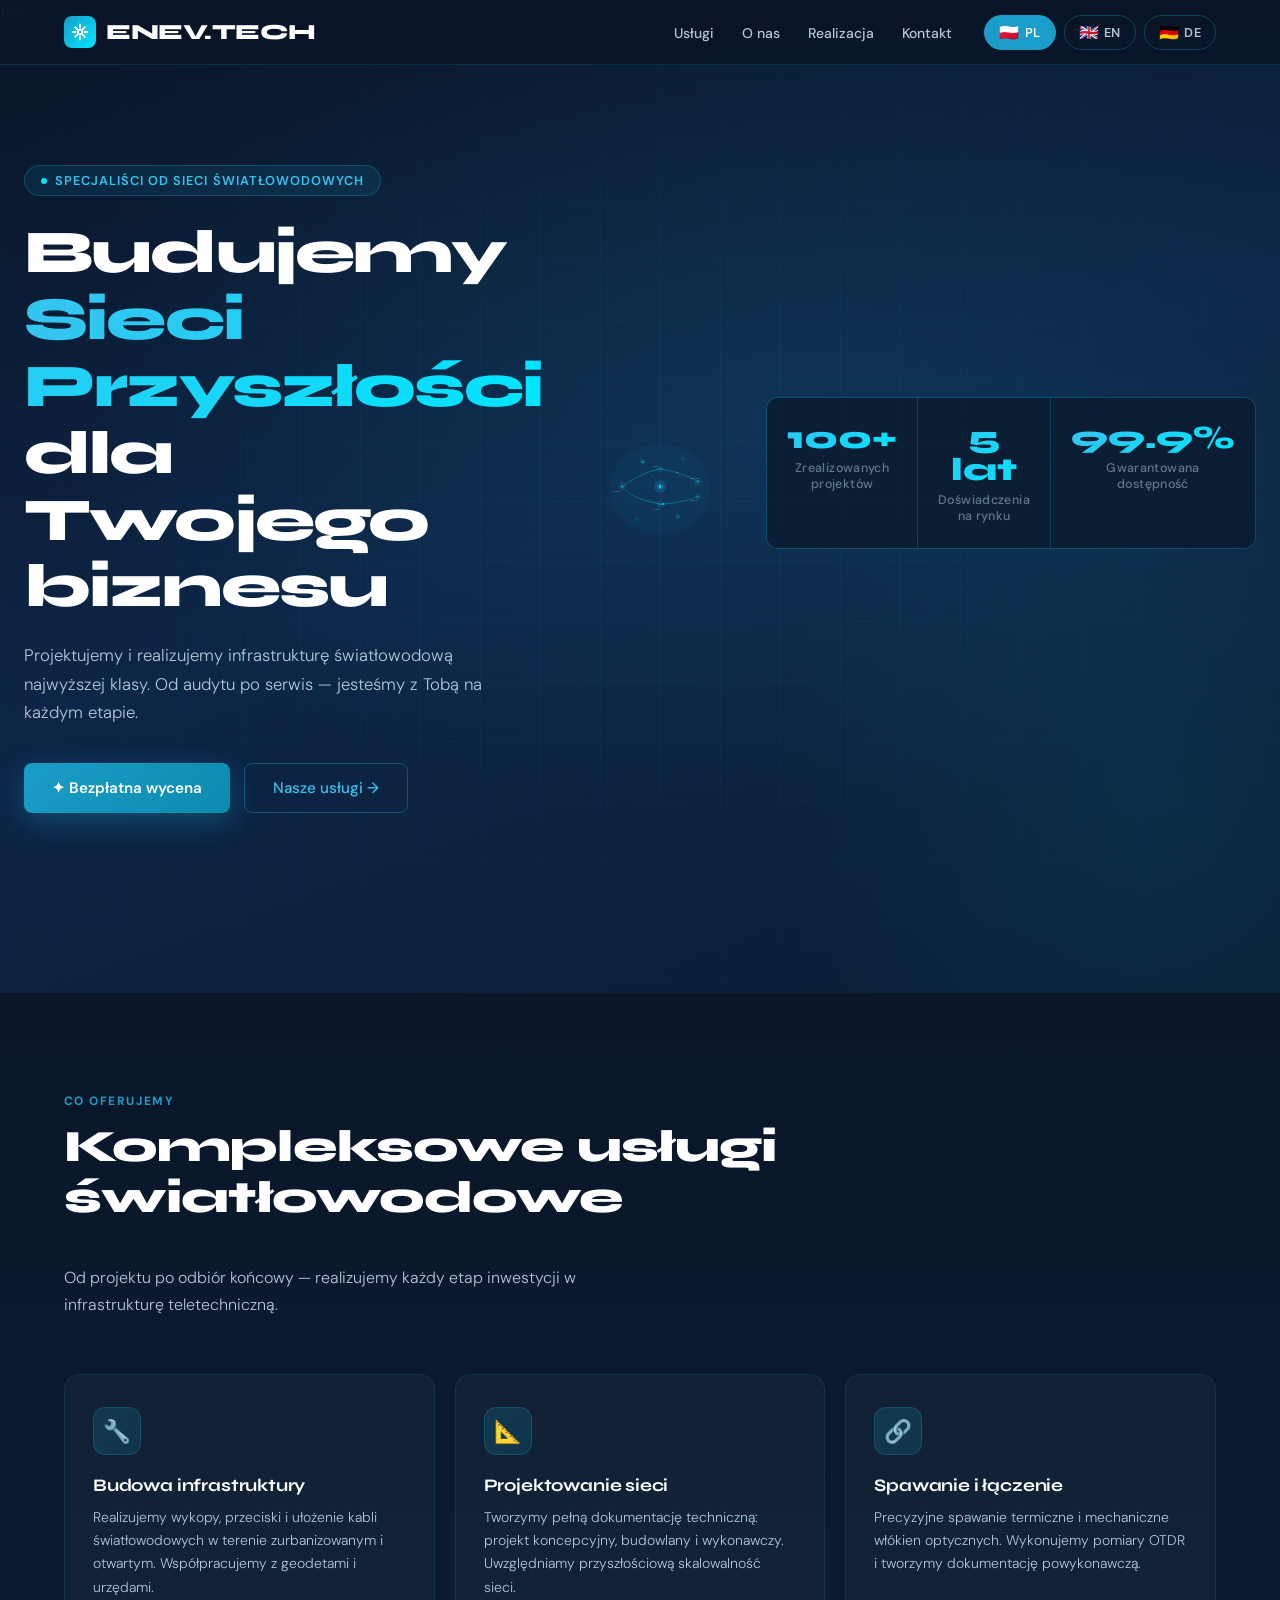
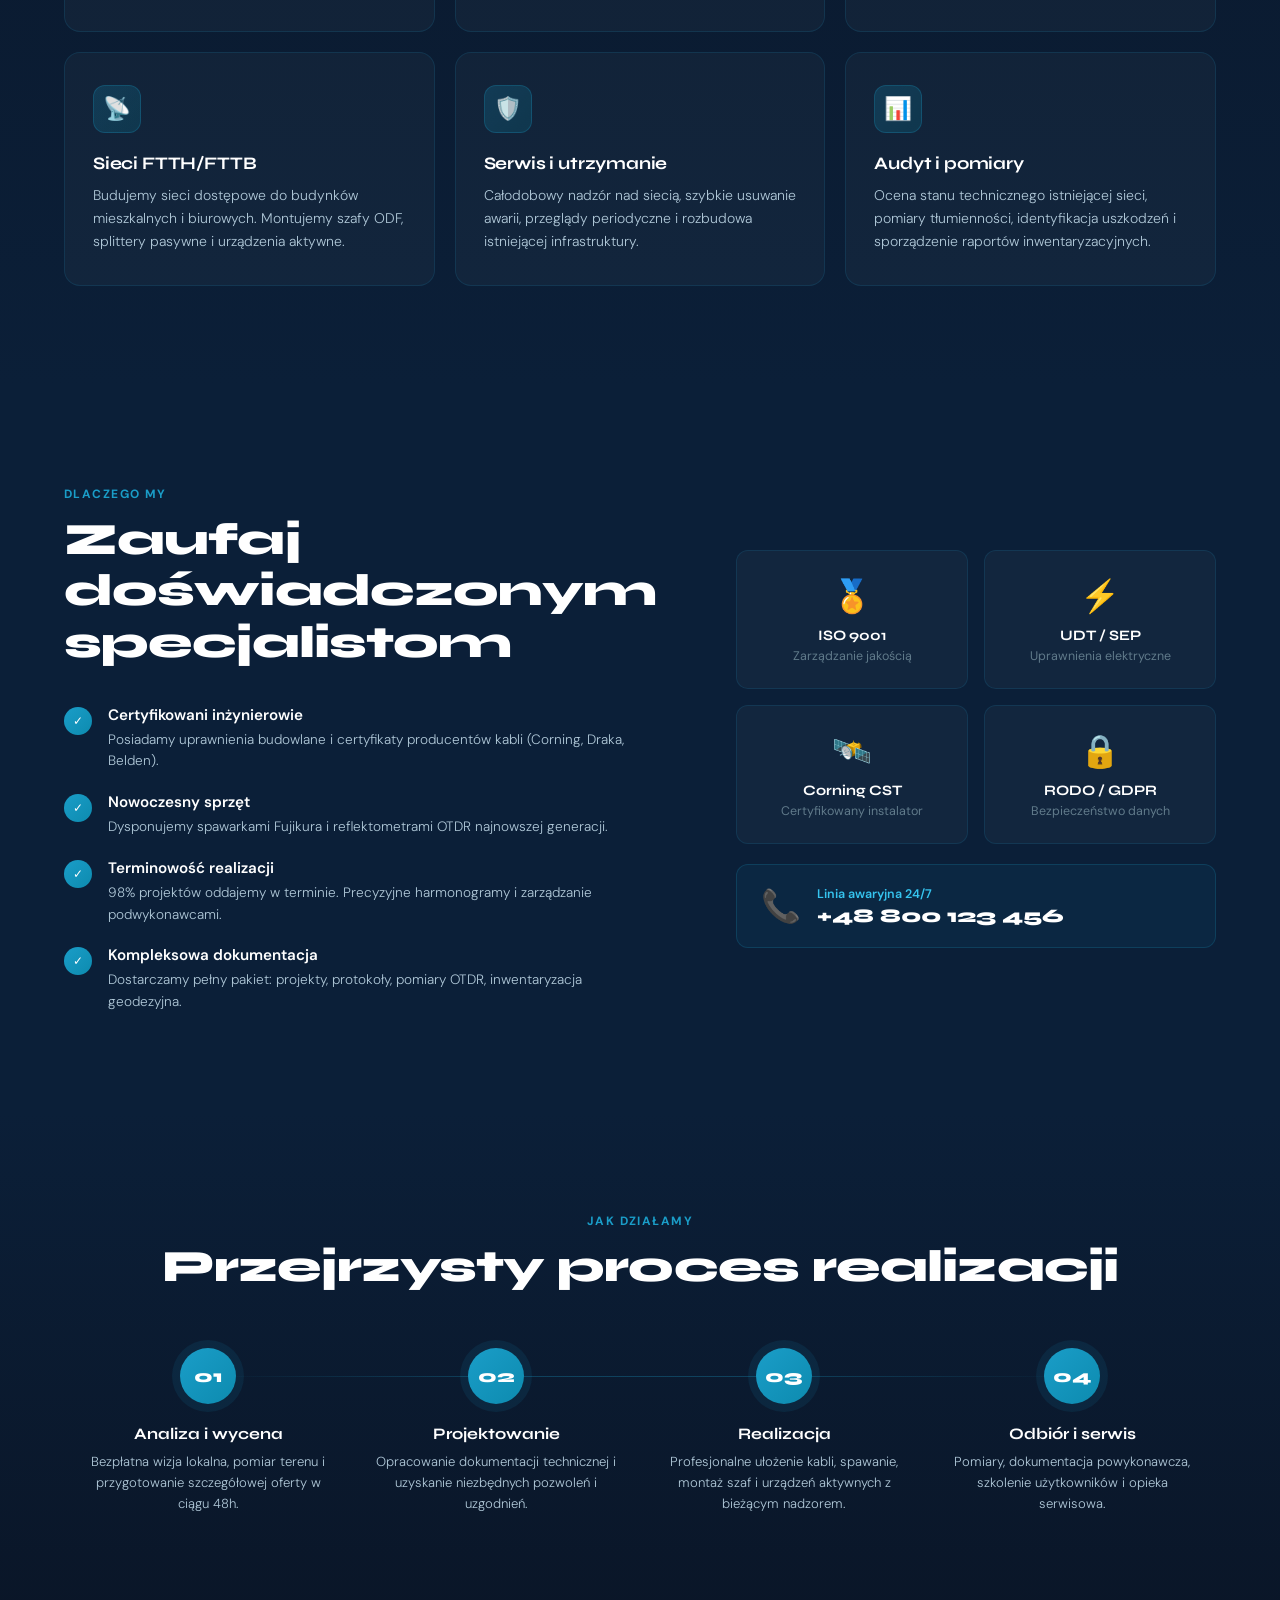
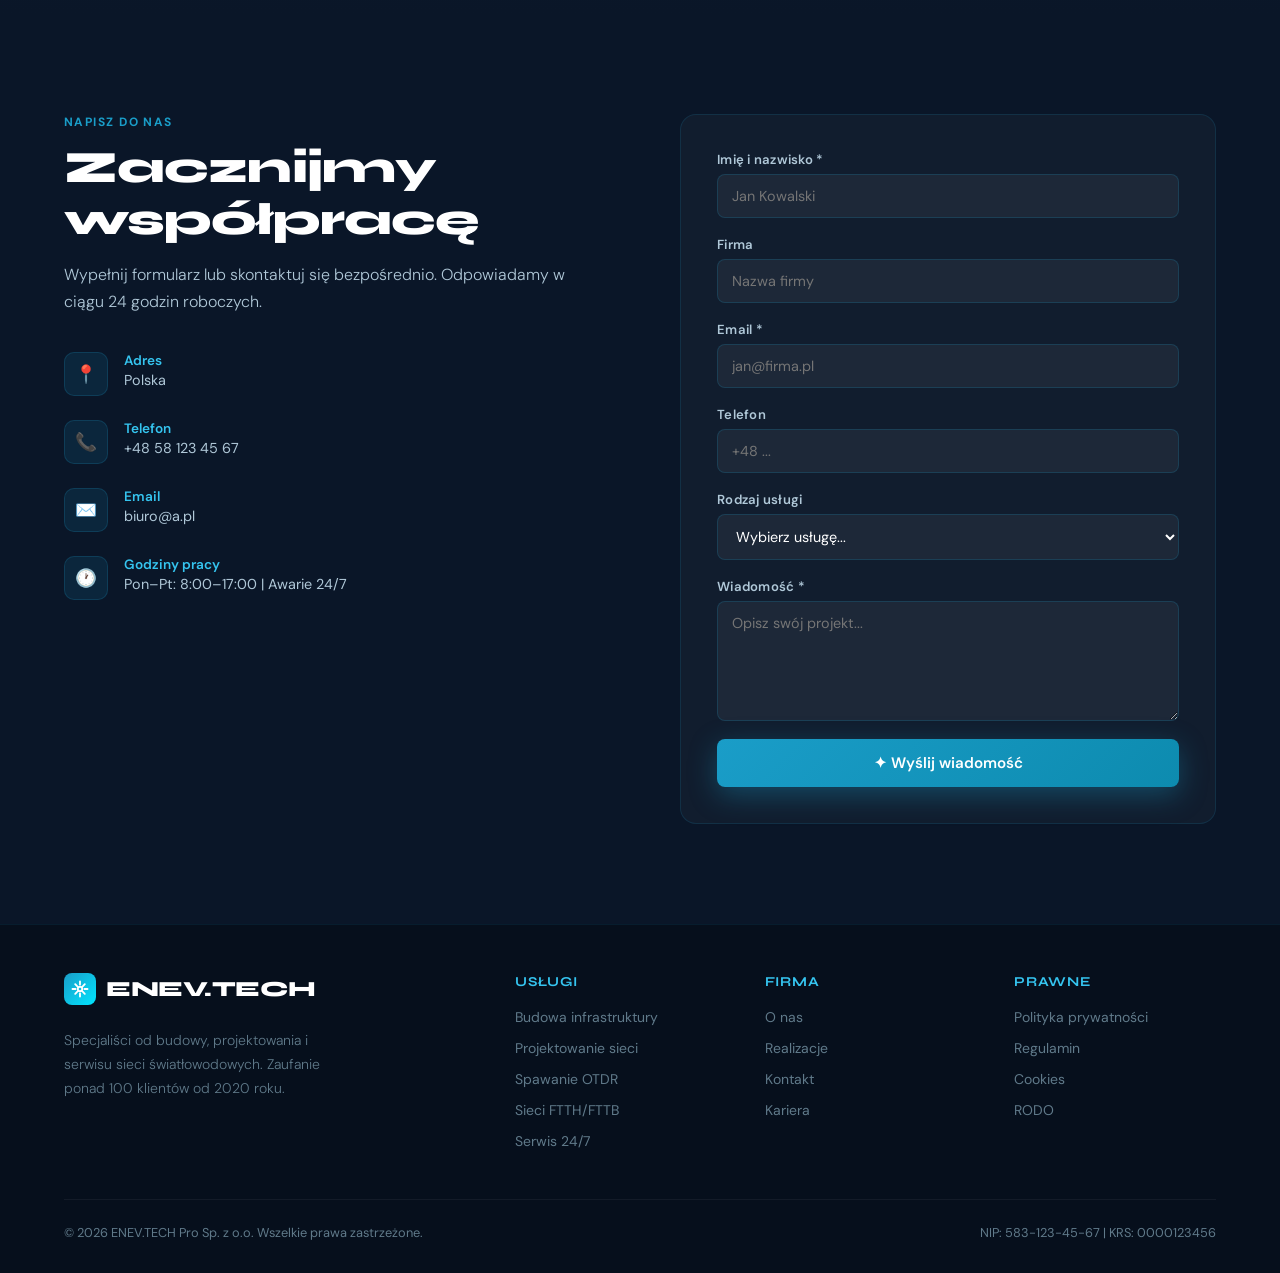
==== index.html @ 5bd5fd94 "adress" ====
teal<!doctype html>
<html lang="pl">
	<head>
		<meta charset="UTF-8" />
		<meta name="viewport" content="width=device-width, initial-scale=1.0" />
		<title>FiberNet Pro – Budowa Sieci Światłowodowych</title>
		<link
			href="https://fonts.googleapis.com/css2?family=Syne:wght@400;600;700;800&family=DM+Sans:ital,opsz,wght@0,9..40,300;0,9..40,400;0,9..40,500;1,9..40,300&display=swap"
			rel="stylesheet"
		/>
		<style>
			:root {
				--blue-deep: #0a1628;
				--blue-mid: #0d2547;
				--teal: #1a9dc8;
				--teal-light: #35c4ef;
				--teal-glow: rgba(26, 157, 200, 0.18);
				--teal-pale: #e0f7fd;
				--white: #ffffff;
				--gray-100: #f0f6fa;
				--gray-300: #b0c8d8;
				--gray-500: #607a8a;
				--accent: #00e5ff;
			}

			*,
			*::before,
			*::after {
				box-sizing: border-box;
				margin: 0;
				padding: 0;
			}

			html {
				scroll-behavior: smooth;
			}

			body {
				font-family: "DM Sans", sans-serif;
				background: var(--blue-deep);
				color: var(--white);
				overflow-x: hidden;
			}

			/* ── LANGUAGE SWITCHER ── */
			.lang-bar {
				position: fixed;
				top: 0;
				left: 0;
				right: 0;
				z-index: 1000;
				background: rgba(10, 22, 40, 0.95);
				backdrop-filter: blur(12px);
				border-bottom: 1px solid rgba(26, 157, 200, 0.2);
			}

			.lang-bar-inner {
				max-width: 1200px;
				margin: 0 auto;
				padding: 0 24px;
				height: 64px;
				display: flex;
				align-items: center;
				justify-content: space-between;
			}

			.logo {
				display: flex;
				align-items: center;
				gap: 10px;
				font-family: "Syne", sans-serif;
				font-size: 1.35rem;
				font-weight: 800;
				color: var(--white);
				text-decoration: none;
				letter-spacing: -0.02em;
			}

			.logo-icon {
				width: 32px;
				height: 32px;
				background: linear-gradient(135deg, var(--teal), var(--accent));
				border-radius: 8px;
				display: flex;
				align-items: center;
				justify-content: center;
			}

			.logo-icon svg {
				width: 18px;
				height: 18px;
			}

			.nav-right {
				display: flex;
				align-items: center;
				gap: 8px;
			}

			.nav-links {
				display: flex;
				align-items: center;
				gap: 28px;
				margin-right: 24px;
				list-style: none;
			}

			.nav-links a {
				color: var(--gray-300);
				text-decoration: none;
				font-size: 0.875rem;
				font-weight: 500;
				transition: color 0.2s;
			}
			.nav-links a:hover {
				color: var(--teal-light);
			}

			.lang-btn {
				display: flex;
				align-items: center;
				gap: 5px;
				padding: 6px 14px;
				border: 1px solid rgba(26, 157, 200, 0.35);
				background: transparent;
				border-radius: 20px;
				color: var(--gray-300);
				font-size: 0.8rem;
				font-weight: 600;
				font-family: "DM Sans", sans-serif;
				cursor: pointer;
				transition: all 0.2s;
				letter-spacing: 0.03em;
			}
			.lang-btn:hover,
			.lang-btn.active {
				background: var(--teal);
				border-color: var(--teal);
				color: var(--white);
			}

			.flag {
				font-size: 1rem;
			}

			.hamburger {
				display: none;
				flex-direction: column;
				gap: 5px;
				background: none;
				border: none;
				cursor: pointer;
				padding: 4px;
				margin-left: 12px;
			}
			.hamburger span {
				display: block;
				width: 24px;
				height: 2px;
				background: var(--gray-300);
				border-radius: 2px;
				transition: all 0.3s;
			}

			.mobile-menu {
				display: none;
				position: fixed;
				top: 64px;
				left: 0;
				right: 0;
				background: rgba(10, 22, 40, 0.98);
				backdrop-filter: blur(12px);
				border-bottom: 1px solid rgba(26, 157, 200, 0.15);
				padding: 20px 24px;
				z-index: 999;
				flex-direction: column;
				gap: 16px;
			}
			.mobile-menu.open {
				display: flex;
			}
			.mobile-menu a {
				color: var(--gray-300);
				text-decoration: none;
				font-size: 1rem;
				padding: 8px 0;
				border-bottom: 1px solid rgba(255, 255, 255, 0.05);
			}

			/* ── HERO ── */
			.hero {
				padding-top: 64px;
				min-height: 100vh;
				display: flex;
				align-items: center;
				position: relative;
				overflow: hidden;
			}

			.hero-bg {
				position: absolute;
				inset: 0;
				background:
					radial-gradient(
						ellipse 80% 60% at 60% 40%,
						rgba(26, 157, 200, 0.13) 0%,
						transparent 70%
					),
					radial-gradient(
						ellipse 50% 80% at 90% 80%,
						rgba(0, 229, 255, 0.07) 0%,
						transparent 60%
					),
					linear-gradient(
						160deg,
						#0a1628 0%,
						#0d2547 50%,
						#0a1e35 100%
					);
			}

			.grid-lines {
				position: absolute;
				inset: 0;
				background-image:
					linear-gradient(
						rgba(26, 157, 200, 0.06) 1px,
						transparent 1px
					),
					linear-gradient(
						90deg,
						rgba(26, 157, 200, 0.06) 1px,
						transparent 1px
					);
				background-size: 60px 60px;
				mask-image: radial-gradient(
					ellipse 70% 70% at 50% 50%,
					black 30%,
					transparent 100%
				);
			}

			.fiber-lines {
				position: absolute;
				right: 0;
				top: 0;
				width: 55%;
				height: 100%;
				opacity: 0.25;
				pointer-events: none;
			}

			.hero-inner {
				max-width: 1200px;
				margin: 0 auto;
				padding: 80px 24px;
				position: relative;
				z-index: 2;
				display: grid;
				grid-template-columns: 1fr 1fr;
				gap: 60px;
				align-items: center;
			}

			.hero-tag {
				display: inline-flex;
				align-items: center;
				gap: 8px;
				background: rgba(26, 157, 200, 0.12);
				border: 1px solid rgba(26, 157, 200, 0.3);
				border-radius: 20px;
				padding: 6px 16px;
				font-size: 0.8rem;
				font-weight: 600;
				color: var(--teal-light);
				letter-spacing: 0.08em;
				text-transform: uppercase;
				margin-bottom: 24px;
			}

			.hero-tag::before {
				content: "";
				width: 6px;
				height: 6px;
				background: var(--accent);
				border-radius: 50%;
				animation: pulse 2s infinite;
			}

			@keyframes pulse {
				0%,
				100% {
					opacity: 1;
					transform: scale(1);
				}
				50% {
					opacity: 0.5;
					transform: scale(1.4);
				}
			}

			h1 {
				font-family: "Syne", sans-serif;
				font-size: clamp(2.4rem, 5vw, 3.8rem);
				font-weight: 800;
				line-height: 1.1;
				letter-spacing: -0.03em;
				margin-bottom: 20px;
			}

			h1 .highlight {
				background: linear-gradient(
					90deg,
					var(--teal-light),
					var(--accent)
				);
				-webkit-background-clip: text;
				-webkit-text-fill-color: transparent;
				background-clip: text;
			}

			.hero-desc {
				font-size: 1.05rem;
				color: var(--gray-300);
				line-height: 1.7;
				max-width: 480px;
				margin-bottom: 36px;
				font-weight: 300;
			}

			.hero-ctas {
				display: flex;
				gap: 14px;
				flex-wrap: wrap;
			}

			.btn-primary {
				display: inline-flex;
				align-items: center;
				gap: 8px;
				padding: 14px 28px;
				background: linear-gradient(135deg, var(--teal), #0d8baf);
				color: var(--white);
				border: none;
				border-radius: 8px;
				font-size: 0.95rem;
				font-weight: 600;
				font-family: "DM Sans", sans-serif;
				cursor: pointer;
				text-decoration: none;
				transition: all 0.25s;
				box-shadow: 0 8px 28px rgba(26, 157, 200, 0.35);
			}
			.btn-primary:hover {
				transform: translateY(-2px);
				box-shadow: 0 12px 36px rgba(26, 157, 200, 0.5);
			}

			.btn-outline {
				display: inline-flex;
				align-items: center;
				gap: 8px;
				padding: 14px 28px;
				background: transparent;
				color: var(--teal-light);
				border: 1px solid rgba(26, 157, 200, 0.4);
				border-radius: 8px;
				font-size: 0.95rem;
				font-weight: 500;
				font-family: "DM Sans", sans-serif;
				cursor: pointer;
				text-decoration: none;
				transition: all 0.25s;
			}
			.btn-outline:hover {
				background: rgba(26, 157, 200, 0.1);
				border-color: var(--teal);
			}

			.hero-stats {
				display: grid;
				grid-template-columns: repeat(3, 1fr);
				gap: 1px;
				background: rgba(26, 157, 200, 0.15);
				border: 1px solid rgba(26, 157, 200, 0.15);
				border-radius: 12px;
				overflow: hidden;
				margin-top: 48px;
			}

			.stat-cell {
				background: rgba(10, 22, 40, 0.8);
				padding: 24px 20px;
				text-align: center;
			}

			.stat-num {
				font-family: "Syne", sans-serif;
				font-size: 2rem;
				font-weight: 800;
				background: linear-gradient(
					135deg,
					var(--teal-light),
					var(--accent)
				);
				-webkit-background-clip: text;
				-webkit-text-fill-color: transparent;
				background-clip: text;
				line-height: 1;
				margin-bottom: 6px;
			}

			.stat-label {
				font-size: 0.78rem;
				color: var(--gray-500);
				font-weight: 500;
				letter-spacing: 0.03em;
			}

			/* Hero visual */
			.hero-visual {
				position: relative;
				display: flex;
				align-items: center;
				justify-content: center;
			}

			.network-diagram {
				width: 100%;
				max-width: 460px;
				animation: float 6s ease-in-out infinite;
			}

			@keyframes float {
				0%,
				100% {
					transform: translateY(0);
				}
				50% {
					transform: translateY(-12px);
				}
			}

			/* ── SECTION COMMONS ── */
			section {
				padding: 100px 0;
			}

			.section-inner {
				max-width: 1200px;
				margin: 0 auto;
				padding: 0 24px;
			}

			.section-label {
				font-size: 0.75rem;
				font-weight: 700;
				letter-spacing: 0.12em;
				text-transform: uppercase;
				color: var(--teal);
				margin-bottom: 12px;
			}

			h2 {
				font-family: "Syne", sans-serif;
				font-size: clamp(1.8rem, 3.5vw, 2.8rem);
				font-weight: 800;
				letter-spacing: -0.02em;
				line-height: 1.15;
				margin-bottom: 16px;
			}

			.section-sub {
				font-size: 1rem;
				color: var(--gray-300);
				line-height: 1.7;
				max-width: 560px;
				font-weight: 300;
			}

			/* ── SERVICES ── */
			#services {
				background: linear-gradient(
					180deg,
					var(--blue-deep) 0%,
					#0b1f38 100%
				);
			}

			.services-header {
				display: flex;
				justify-content: space-between;
				align-items: flex-end;
				margin-bottom: 56px;
				gap: 24px;
				flex-wrap: wrap;
			}

			.services-grid {
				display: grid;
				grid-template-columns: repeat(3, 1fr);
				gap: 20px;
			}

			.service-card {
				background: rgba(255, 255, 255, 0.03);
				border: 1px solid rgba(26, 157, 200, 0.15);
				border-radius: 16px;
				padding: 32px 28px;
				transition: all 0.3s;
				position: relative;
				overflow: hidden;
			}

			.service-card::before {
				content: "";
				position: absolute;
				top: 0;
				left: 0;
				right: 0;
				height: 2px;
				background: linear-gradient(
					90deg,
					transparent,
					var(--teal),
					transparent
				);
				opacity: 0;
				transition: opacity 0.3s;
			}

			.service-card:hover {
				background: rgba(26, 157, 200, 0.06);
				border-color: rgba(26, 157, 200, 0.35);
				transform: translateY(-4px);
				box-shadow: 0 20px 48px rgba(0, 0, 0, 0.3);
			}

			.service-card:hover::before {
				opacity: 1;
			}

			.service-icon {
				width: 48px;
				height: 48px;
				background: linear-gradient(
					135deg,
					rgba(26, 157, 200, 0.2),
					rgba(0, 229, 255, 0.1)
				);
				border: 1px solid rgba(26, 157, 200, 0.25);
				border-radius: 12px;
				display: flex;
				align-items: center;
				justify-content: center;
				margin-bottom: 20px;
				font-size: 1.4rem;
			}

			.service-card h3 {
				font-family: "Syne", sans-serif;
				font-size: 1.1rem;
				font-weight: 700;
				margin-bottom: 10px;
				letter-spacing: -0.01em;
			}

			.service-card p {
				font-size: 0.875rem;
				color: var(--gray-300);
				line-height: 1.65;
				font-weight: 300;
			}

			/* ── WHY US ── */
			#why {
				background: #0b1f38;
			}

			.why-grid {
				display: grid;
				grid-template-columns: 1fr 1fr;
				gap: 80px;
				align-items: center;
			}

			.why-list {
				list-style: none;
				display: flex;
				flex-direction: column;
				gap: 20px;
				margin-top: 36px;
			}

			.why-item {
				display: flex;
				gap: 16px;
				align-items: flex-start;
			}

			.why-check {
				flex-shrink: 0;
				width: 28px;
				height: 28px;
				background: linear-gradient(135deg, var(--teal), #0d8baf);
				border-radius: 50%;
				display: flex;
				align-items: center;
				justify-content: center;
				font-size: 0.75rem;
				margin-top: 2px;
			}

			.why-item-text strong {
				display: block;
				font-size: 0.95rem;
				font-weight: 600;
				margin-bottom: 4px;
			}

			.why-item-text span {
				font-size: 0.85rem;
				color: var(--gray-300);
				line-height: 1.6;
				font-weight: 300;
			}

			.why-visual {
				position: relative;
			}

			.cert-cards {
				display: grid;
				grid-template-columns: 1fr 1fr;
				gap: 16px;
			}

			.cert-card {
				background: rgba(255, 255, 255, 0.03);
				border: 1px solid rgba(26, 157, 200, 0.15);
				border-radius: 12px;
				padding: 24px 20px;
				text-align: center;
			}

			.cert-card .cert-icon {
				font-size: 2rem;
				margin-bottom: 10px;
			}
			.cert-card strong {
				display: block;
				font-family: "Syne", sans-serif;
				font-size: 0.9rem;
				font-weight: 700;
				margin-bottom: 4px;
			}
			.cert-card span {
				font-size: 0.78rem;
				color: var(--gray-500);
			}

			/* ── PROCESS ── */
			#process {
				background: linear-gradient(
					180deg,
					#0b1f38 0%,
					var(--blue-deep) 100%
				);
			}

			.process-steps {
				display: grid;
				grid-template-columns: repeat(4, 1fr);
				gap: 0;
				margin-top: 56px;
				position: relative;
			}

			.process-steps::before {
				content: "";
				position: absolute;
				top: 28px;
				left: 12.5%;
				right: 12.5%;
				height: 1px;
				background: linear-gradient(
					90deg,
					transparent,
					var(--teal),
					var(--teal),
					transparent
				);
				opacity: 0.3;
			}

			.step {
				text-align: center;
				padding: 0 16px;
			}

			.step-num {
				width: 56px;
				height: 56px;
				background: linear-gradient(135deg, var(--teal), #0d8baf);
				border-radius: 50%;
				display: flex;
				align-items: center;
				justify-content: center;
				font-family: "Syne", sans-serif;
				font-size: 1.1rem;
				font-weight: 800;
				margin: 0 auto 20px;
				position: relative;
				z-index: 2;
				box-shadow: 0 0 0 8px rgba(26, 157, 200, 0.1);
			}

			.step h3 {
				font-family: "Syne", sans-serif;
				font-size: 1rem;
				font-weight: 700;
				margin-bottom: 8px;
			}

			.step p {
				font-size: 0.82rem;
				color: var(--gray-300);
				line-height: 1.6;
				font-weight: 300;
			}

			/* ── CONTACT ── */
			#contact {
				background: var(--blue-deep);
			}

			.contact-wrap {
				display: grid;
				grid-template-columns: 1fr 1fr;
				gap: 80px;
				align-items: start;
			}

			.contact-info {
				display: flex;
				flex-direction: column;
				gap: 24px;
				margin-top: 36px;
			}

			.contact-item {
				display: flex;
				gap: 16px;
				align-items: flex-start;
			}

			.contact-icon {
				width: 44px;
				height: 44px;
				background: rgba(26, 157, 200, 0.12);
				border: 1px solid rgba(26, 157, 200, 0.2);
				border-radius: 10px;
				display: flex;
				align-items: center;
				justify-content: center;
				font-size: 1.1rem;
				flex-shrink: 0;
			}

			.contact-item strong {
				display: block;
				font-size: 0.85rem;
				font-weight: 600;
				margin-bottom: 2px;
				color: var(--teal-light);
			}

			.contact-item span {
				font-size: 0.9rem;
				color: var(--gray-300);
			}

			.contact-form {
				background: rgba(255, 255, 255, 0.03);
				border: 1px solid rgba(26, 157, 200, 0.15);
				border-radius: 16px;
				padding: 36px;
			}

			.form-group {
				margin-bottom: 18px;
			}

			.form-group label {
				display: block;
				font-size: 0.82rem;
				font-weight: 600;
				color: var(--gray-300);
				margin-bottom: 6px;
				letter-spacing: 0.02em;
			}

			.form-group input,
			.form-group textarea,
			.form-group select {
				width: 100%;
				background: rgba(255, 255, 255, 0.05);
				border: 1px solid rgba(26, 157, 200, 0.2);
				border-radius: 8px;
				color: var(--white);
				padding: 12px 14px;
				font-family: "DM Sans", sans-serif;
				font-size: 0.9rem;
				outline: none;
				transition:
					border-color 0.2s,
					background 0.2s;
			}

			.form-group input:focus,
			.form-group textarea:focus,
			.form-group select:focus {
				border-color: var(--teal);
				background: rgba(26, 157, 200, 0.06);
			}

			.form-group textarea {
				resize: vertical;
				min-height: 120px;
			}

			.form-group select option {
				background: var(--blue-mid);
			}

			/* ── FOOTER ── */
			footer {
				background: #060f1c;
				border-top: 1px solid rgba(26, 157, 200, 0.1);
				padding: 48px 0 32px;
			}

			.footer-inner {
				max-width: 1200px;
				margin: 0 auto;
				padding: 0 24px;
			}

			.footer-top {
				display: grid;
				grid-template-columns: 2fr 1fr 1fr 1fr;
				gap: 48px;
				margin-bottom: 48px;
			}

			.footer-brand p {
				font-size: 0.875rem;
				color: var(--gray-500);
				line-height: 1.7;
				margin-top: 12px;
				max-width: 260px;
				font-weight: 300;
			}

			.footer-col h4 {
				font-family: "Syne", sans-serif;
				font-size: 0.85rem;
				font-weight: 700;
				letter-spacing: 0.05em;
				text-transform: uppercase;
				color: var(--teal-light);
				margin-bottom: 16px;
			}

			.footer-col ul {
				list-style: none;
				display: flex;
				flex-direction: column;
				gap: 10px;
			}

			.footer-col ul li a {
				color: var(--gray-500);
				text-decoration: none;
				font-size: 0.875rem;
				transition: color 0.2s;
			}
			.footer-col ul li a:hover {
				color: var(--teal-light);
			}

			.footer-bottom {
				border-top: 1px solid rgba(255, 255, 255, 0.05);
				padding-top: 24px;
				display: flex;
				justify-content: space-between;
				align-items: center;
				flex-wrap: wrap;
				gap: 12px;
			}

			.footer-bottom p {
				font-size: 0.8rem;
				color: var(--gray-500);
			}

			/* ── SCROLL REVEAL ── */
			.reveal {
				opacity: 0;
				transform: translateY(28px);
				transition:
					opacity 0.7s ease,
					transform 0.7s ease;
			}
			.reveal.visible {
				opacity: 1;
				transform: translateY(0);
			}

			/* ── RESPONSIVE ── */
			@media (max-width: 900px) {
				.hero-inner {
					grid-template-columns: 1fr;
					gap: 40px;
				}
				.hero-visual {
					display: none;
				}
				.services-grid {
					grid-template-columns: repeat(2, 1fr);
				}
				.why-grid {
					grid-template-columns: 1fr;
					gap: 40px;
				}
				.process-steps {
					grid-template-columns: repeat(2, 1fr);
					gap: 32px;
				}
				.process-steps::before {
					display: none;
				}
				.contact-wrap {
					grid-template-columns: 1fr;
					gap: 40px;
				}
				.footer-top {
					grid-template-columns: 1fr 1fr;
					gap: 32px;
				}
				.nav-links {
					display: none;
				}
			}

			@media (max-width: 600px) {
				section {
					padding: 72px 0;
				}
				.services-grid {
					grid-template-columns: 1fr;
				}
				.hero-stats {
					grid-template-columns: 1fr;
				}
				.cert-cards {
					grid-template-columns: 1fr;
				}
				.footer-top {
					grid-template-columns: 1fr;
					gap: 28px;
				}
				.hamburger {
					display: flex;
				}
				.footer-bottom {
					flex-direction: column;
					text-align: center;
				}
				.lang-btn span:last-child {
					display: none;
				}
			}
		</style>
	</head>
	<body>
		<!-- ── NAV ── -->
		<header class="lang-bar">
			<div class="lang-bar-inner">
				<a href="#" class="logo">
					<div class="logo-icon">
						<svg
							viewBox="0 0 24 24"
							fill="none"
							stroke="white"
							stroke-width="2.5"
							stroke-linecap="round"
						>
							<circle cx="12" cy="12" r="3" />
							<path
								d="M12 2v4M12 18v4M2 12h4M18 12h4M5.6 5.6l2.8 2.8M15.6 15.6l2.8 2.8M5.6 18.4l2.8-2.8M15.6 8.4l2.8-2.8"
							/>
						</svg>
					</div>
					ENEV.TECH
				</a>

				<div class="nav-right">
					<ul class="nav-links">
						<li>
							<a href="#services" data-i18n="nav_services"
								>Usługi</a
							>
						</li>
						<li><a href="#why" data-i18n="nav_why">O nas</a></li>
						<li>
							<a href="#process" data-i18n="nav_process"
								>Realizacja</a
							>
						</li>
						<li>
							<a href="#contact" data-i18n="nav_contact"
								>Kontakt</a
							>
						</li>
					</ul>
					<button class="lang-btn active" onclick="setLang('pl')">
						<span class="flag">🇵🇱</span> <span>PL</span>
					</button>
					<button class="lang-btn" onclick="setLang('en')">
						<span class="flag">🇬🇧</span> <span>EN</span>
					</button>
					<button class="lang-btn" onclick="setLang('de')">
						<span class="flag">🇩🇪</span> <span>DE</span>
					</button>
					<button
						class="hamburger"
						onclick="toggleMenu()"
						aria-label="Menu"
					>
						<span></span><span></span><span></span>
					</button>
				</div>
			</div>
		</header>

		<div class="mobile-menu" id="mobileMenu">
			<a href="#services" onclick="toggleMenu()" data-i18n="nav_services"
				>Usługi</a
			>
			<a href="#why" onclick="toggleMenu()" data-i18n="nav_why">O nas</a>
			<a href="#process" onclick="toggleMenu()" data-i18n="nav_process"
				>Realizacja</a
			>
			<a href="#contact" onclick="toggleMenu()" data-i18n="nav_contact"
				>Kontakt</a
			>
		</div>

		<!-- ── HERO ── -->
		<section class="hero" id="home">
			<div class="hero-bg"></div>
			<div class="grid-lines"></div>

			<div class="hero-inner">
				<div class="hero-content">
					<div class="hero-tag" data-i18n="hero_tag">
						Specjaliści od sieci światłowodowych
					</div>
					<h1>
						<span data-i18n="hero_h1a">Budujemy</span><br />
						<span class="highlight" data-i18n="hero_h1b"
							>Sieci Przyszłości</span
						><br />
						<span data-i18n="hero_h1c">dla Twojego biznesu</span>
					</h1>
					<p class="hero-desc" data-i18n="hero_desc">
						Projektujemy i realizujemy infrastrukturę światłowodową
						najwyższej klasy. Od audytu po serwis — jesteśmy z Tobą
						na każdym etapie.
					</p>
					<div class="hero-ctas">
						<a
							href="#contact"
							class="btn-primary"
							data-i18n="hero_cta1"
						>
							✦ Bezpłatna wycena
						</a>
						<a
							href="#services"
							class="btn-outline"
							data-i18n="hero_cta2"
						>
							Nasze usługi →
						</a>
					</div>
				</div>

				<div class="hero-visual">
					<svg
						class="network-diagram"
						viewBox="0 0 460 420"
						fill="none"
						xmlns="http://www.w3.org/2000/svg"
					>
						<!-- Background glow -->
						<ellipse
							cx="230"
							cy="210"
							rx="200"
							ry="180"
							fill="rgba(26,157,200,0.05)"
						/>

						<!-- Fiber lines -->
						<path
							d="M80 200 C 140 160, 180 140, 230 130"
							stroke="url(#grad1)"
							stroke-width="2"
							opacity="0.7"
						/>
						<path
							d="M80 200 C 100 230, 140 250, 230 270"
							stroke="url(#grad1)"
							stroke-width="2"
							opacity="0.7"
						/>
						<path
							d="M380 180 C 320 150, 290 140, 230 130"
							stroke="url(#grad2)"
							stroke-width="2"
							opacity="0.7"
						/>
						<path
							d="M380 240 C 320 260, 280 268, 230 270"
							stroke="url(#grad2)"
							stroke-width="2"
							opacity="0.7"
						/>
						<path
							d="M230 130 L 230 270"
							stroke="url(#grad1)"
							stroke-width="2.5"
							opacity="0.8"
						/>
						<path
							d="M230 200 L 80 200"
							stroke="url(#grad1)"
							stroke-width="1.5"
							stroke-dasharray="4 4"
							opacity="0.4"
						/>
						<path
							d="M230 200 L 380 200"
							stroke="url(#grad2)"
							stroke-width="1.5"
							stroke-dasharray="4 4"
							opacity="0.4"
						/>

						<!-- Extra branches -->
						<path
							d="M230 200 L 160 100"
							stroke="rgba(26,157,200,0.4)"
							stroke-width="1.5"
							stroke-dasharray="4 4"
						/>
						<path
							d="M230 200 L 300 320"
							stroke="rgba(26,157,200,0.4)"
							stroke-width="1.5"
							stroke-dasharray="4 4"
						/>
						<path
							d="M230 200 L 140 330"
							stroke="rgba(26,157,200,0.3)"
							stroke-width="1"
							stroke-dasharray="3 5"
						/>
						<path
							d="M230 200 L 320 90"
							stroke="rgba(26,157,200,0.3)"
							stroke-width="1"
							stroke-dasharray="3 5"
						/>

						<!-- Animated pulses -->
						<circle r="4" fill="#00e5ff" opacity="0.9">
							<animateMotion dur="3s" repeatCount="indefinite">
								<mpath href="#pulse1" />
							</animateMotion>
						</circle>
						<circle r="3" fill="#35c4ef" opacity="0.7">
							<animateMotion
								dur="4s"
								repeatCount="indefinite"
								begin="1s"
							>
								<mpath href="#pulse2" />
							</animateMotion>
						</circle>
						<circle r="3.5" fill="#00e5ff" opacity="0.8">
							<animateMotion
								dur="3.5s"
								repeatCount="indefinite"
								begin="0.5s"
							>
								<mpath href="#pulse3" />
							</animateMotion>
						</circle>

						<path
							id="pulse1"
							d="M80 200 C 140 160, 180 140, 230 130 L 230 270 C 280 268, 320 260, 380 240"
							fill="none"
						/>
						<path
							id="pulse2"
							d="M380 180 C 320 150, 290 140, 230 130 C 180 140, 140 160, 80 200"
							fill="none"
						/>
						<path
							id="pulse3"
							d="M230 200 L 160 100 M 230 200 L 300 320"
							fill="none"
						/>

						<!-- Nodes -->
						<!-- Central hub -->
						<circle
							cx="230"
							cy="200"
							r="22"
							fill="rgba(26,157,200,0.15)"
							stroke="rgba(26,157,200,0.6)"
							stroke-width="2"
						/>
						<circle
							cx="230"
							cy="200"
							r="12"
							fill="rgba(26,157,200,0.3)"
							stroke="var(--teal)"
							stroke-width="1.5"
						/>
						<circle cx="230" cy="200" r="5" fill="#00e5ff" />

						<!-- Secondary nodes -->
						<circle
							cx="80"
							cy="200"
							r="14"
							fill="rgba(26,157,200,0.1)"
							stroke="rgba(26,157,200,0.4)"
							stroke-width="1.5"
						/>
						<circle
							cx="80"
							cy="200"
							r="6"
							fill="rgba(26,157,200,0.6)"
						/>

						<circle
							cx="380"
							cy="180"
							r="14"
							fill="rgba(26,157,200,0.1)"
							stroke="rgba(26,157,200,0.4)"
							stroke-width="1.5"
						/>
						<circle
							cx="380"
							cy="180"
							r="6"
							fill="rgba(26,157,200,0.6)"
						/>

						<circle
							cx="380"
							cy="240"
							r="12"
							fill="rgba(26,157,200,0.1)"
							stroke="rgba(26,157,200,0.35)"
							stroke-width="1.5"
						/>
						<circle
							cx="380"
							cy="240"
							r="5"
							fill="rgba(26,157,200,0.5)"
						/>

						<circle
							cx="230"
							cy="130"
							r="12"
							fill="rgba(26,157,200,0.1)"
							stroke="rgba(26,157,200,0.35)"
							stroke-width="1.5"
						/>
						<circle
							cx="230"
							cy="130"
							r="5"
							fill="rgba(26,157,200,0.5)"
						/>

						<circle
							cx="230"
							cy="270"
							r="12"
							fill="rgba(26,157,200,0.1)"
							stroke="rgba(26,157,200,0.35)"
							stroke-width="1.5"
						/>
						<circle
							cx="230"
							cy="270"
							r="5"
							fill="rgba(26,157,200,0.5)"
						/>

						<!-- Small leaf nodes -->
						<circle
							cx="160"
							cy="100"
							r="8"
							fill="rgba(0,229,255,0.15)"
							stroke="rgba(0,229,255,0.4)"
							stroke-width="1"
						/>
						<circle
							cx="300"
							cy="320"
							r="8"
							fill="rgba(0,229,255,0.15)"
							stroke="rgba(0,229,255,0.4)"
							stroke-width="1"
						/>
						<circle
							cx="140"
							cy="330"
							r="6"
							fill="rgba(0,229,255,0.1)"
							stroke="rgba(0,229,255,0.3)"
							stroke-width="1"
						/>
						<circle
							cx="320"
							cy="90"
							r="6"
							fill="rgba(0,229,255,0.1)"
							stroke="rgba(0,229,255,0.3)"
							stroke-width="1"
						/>

						<!-- Ring pulse around center -->
						<circle
							cx="230"
							cy="200"
							r="32"
							fill="none"
							stroke="rgba(26,157,200,0.15)"
							stroke-width="1"
						>
							<animate
								attributeName="r"
								values="22;42;22"
								dur="3s"
								repeatCount="indefinite"
							/>
							<animate
								attributeName="opacity"
								values="0.5;0;0.5"
								dur="3s"
								repeatCount="indefinite"
							/>
						</circle>

						<!-- Labels -->
						<text
							x="46"
							y="222"
							font-size="9"
							fill="rgba(176,200,216,0.7)"
							font-family="sans-serif"
						>
							Node A
						</text>
						<text
							x="348"
							y="172"
							font-size="9"
							fill="rgba(176,200,216,0.7)"
							font-family="sans-serif"
						>
							Node B
						</text>
						<text
							x="348"
							y="258"
							font-size="9"
							fill="rgba(176,200,216,0.7)"
							font-family="sans-serif"
						>
							Node C
						</text>
						<text
							x="200"
							y="122"
							font-size="9"
							fill="rgba(176,200,216,0.7)"
							font-family="sans-serif"
						>
							HUB
						</text>
						<text
							x="204"
							y="292"
							font-size="9"
							fill="rgba(176,200,216,0.7)"
							font-family="sans-serif"
						>
							HUB 2
						</text>

						<defs>
							<linearGradient
								id="grad1"
								x1="0%"
								y1="0%"
								x2="100%"
								y2="0%"
							>
								<stop offset="0%" stop-color="#1a9dc8" />
								<stop offset="100%" stop-color="#00e5ff" />
							</linearGradient>
							<linearGradient
								id="grad2"
								x1="100%"
								y1="0%"
								x2="0%"
								y2="0%"
							>
								<stop offset="0%" stop-color="#1a9dc8" />
								<stop offset="100%" stop-color="#00e5ff" />
							</linearGradient>
						</defs>
					</svg>
				</div>
			</div>

			<div
				style="
					max-width: 1200px;
					margin: 0 auto;
					padding: 0 24px 80px;
					position: relative;
					z-index: 2;
				"
			>
				<div class="hero-stats reveal">
					<div class="stat-cell">
						<div class="stat-num">100+</div>
						<div class="stat-label" data-i18n="stat1">
							Zrealizowanych projektów
						</div>
					</div>
					<div class="stat-cell">
						<div class="stat-num">5 lat</div>
						<div class="stat-label" data-i18n="stat2">
							Doświadczenia na rynku
						</div>
					</div>
					<div class="stat-cell">
						<div class="stat-num">99.9%</div>
						<div class="stat-label" data-i18n="stat3">
							Gwarantowana dostępność
						</div>
					</div>
				</div>
			</div>
		</section>

		<!-- ── SERVICES ── -->
		<section id="services">
			<div class="section-inner">
				<div class="services-header reveal">
					<div>
						<div class="section-label" data-i18n="services_label">
							Co oferujemy
						</div>
						<h2 data-i18n="services_h2">
							Kompleksowe usługi<br />światłowodowe
						</h2>
					</div>
					<p class="section-sub" data-i18n="services_sub">
						Od projektu po odbiór końcowy — realizujemy każdy etap
						inwestycji w infrastrukturę teletechniczną.
					</p>
				</div>

				<div class="services-grid">
					<div class="service-card reveal">
						<div class="service-icon">🔧</div>
						<h3 data-i18n="s1_title">Budowa infrastruktury</h3>
						<p data-i18n="s1_desc">
							Realizujemy wykopy, przeciski i ułożenie kabli
							światłowodowych w terenie zurbanizowanym i otwartym.
							Współpracujemy z geodetami i urzędami.
						</p>
					</div>
					<div class="service-card reveal">
						<div class="service-icon">📐</div>
						<h3 data-i18n="s2_title">Projektowanie sieci</h3>
						<p data-i18n="s2_desc">
							Tworzymy pełną dokumentację techniczną: projekt
							koncepcyjny, budowlany i wykonawczy. Uwzględniamy
							przyszłościową skalowalność sieci.
						</p>
					</div>
					<div class="service-card reveal">
						<div class="service-icon">🔗</div>
						<h3 data-i18n="s3_title">Spawanie i łączenie</h3>
						<p data-i18n="s3_desc">
							Precyzyjne spawanie termiczne i mechaniczne włókien
							optycznych. Wykonujemy pomiary OTDR i tworzymy
							dokumentację powykonawczą.
						</p>
					</div>
					<div class="service-card reveal">
						<div class="service-icon">📡</div>
						<h3 data-i18n="s4_title">Sieci FTTH/FTTB</h3>
						<p data-i18n="s4_desc">
							Budujemy sieci dostępowe do budynków mieszkalnych i
							biurowych. Montujemy szafy ODF, splittery pasywne i
							urządzenia aktywne.
						</p>
					</div>
					<div class="service-card reveal">
						<div class="service-icon">🛡️</div>
						<h3 data-i18n="s5_title">Serwis i utrzymanie</h3>
						<p data-i18n="s5_desc">
							Całodobowy nadzór nad siecią, szybkie usuwanie
							awarii, przeglądy periodyczne i rozbudowa
							istniejącej infrastruktury.
						</p>
					</div>
					<div class="service-card reveal">
						<div class="service-icon">📊</div>
						<h3 data-i18n="s6_title">Audyt i pomiary</h3>
						<p data-i18n="s6_desc">
							Ocena stanu technicznego istniejącej sieci, pomiary
							tłumienności, identyfikacja uszkodzeń i sporządzenie
							raportów inwentaryzacyjnych.
						</p>
					</div>
				</div>
			</div>
		</section>

		<!-- ── WHY US ── -->
		<section id="why">
			<div class="section-inner">
				<div class="why-grid">
					<div>
						<div class="section-label reveal" data-i18n="why_label">
							Dlaczego my
						</div>
						<h2 class="reveal" data-i18n="why_h2">
							Zaufaj doświadczonym specjalistom
						</h2>
						<ul class="why-list">
							<li class="why-item reveal">
								<div class="why-check">✓</div>
								<div class="why-item-text">
									<strong data-i18n="w1_t"
										>Certyfikowani inżynierowie</strong
									>
									<span data-i18n="w1_d"
										>Posiadamy uprawnienia budowlane i
										certyfikaty producentów kabli (Corning,
										Draka, Belden).</span
									>
								</div>
							</li>
							<li class="why-item reveal">
								<div class="why-check">✓</div>
								<div class="why-item-text">
									<strong data-i18n="w2_t"
										>Nowoczesny sprzęt</strong
									>
									<span data-i18n="w2_d"
										>Dysponujemy spawarkami Fujikura i
										reflektometrami OTDR najnowszej
										generacji.</span
									>
								</div>
							</li>
							<li class="why-item reveal">
								<div class="why-check">✓</div>
								<div class="why-item-text">
									<strong data-i18n="w3_t"
										>Terminowość realizacji</strong
									>
									<span data-i18n="w3_d"
										>98% projektów oddajemy w terminie.
										Precyzyjne harmonogramy i zarządzanie
										podwykonawcami.</span
									>
								</div>
							</li>
							<li class="why-item reveal">
								<div class="why-check">✓</div>
								<div class="why-item-text">
									<strong data-i18n="w4_t"
										>Kompleksowa dokumentacja</strong
									>
									<span data-i18n="w4_d"
										>Dostarczamy pełny pakiet: projekty,
										protokoły, pomiary OTDR, inwentaryzacja
										geodezyjna.</span
									>
								</div>
							</li>
						</ul>
					</div>
					<div class="why-visual reveal">
						<div class="cert-cards">
							<div class="cert-card">
								<div class="cert-icon">🏅</div>
								<strong>ISO 9001</strong>
								<span data-i18n="cert1"
									>Zarządzanie jakością</span
								>
							</div>
							<div class="cert-card">
								<div class="cert-icon">⚡</div>
								<strong>UDT / SEP</strong>
								<span data-i18n="cert2"
									>Uprawnienia elektryczne</span
								>
							</div>
							<div class="cert-card">
								<div class="cert-icon">🛰️</div>
								<strong>Corning CST</strong>
								<span data-i18n="cert3"
									>Certyfikowany instalator</span
								>
							</div>
							<div class="cert-card">
								<div class="cert-icon">🔒</div>
								<strong>RODO / GDPR</strong>
								<span data-i18n="cert4"
									>Bezpieczeństwo danych</span
								>
							</div>
						</div>

						<div
							style="
								margin-top: 20px;
								background: rgba(26, 157, 200, 0.07);
								border: 1px solid rgba(26, 157, 200, 0.2);
								border-radius: 12px;
								padding: 20px 24px;
								display: flex;
								gap: 16px;
								align-items: center;
							"
						>
							<div style="font-size: 2rem">📞</div>
							<div>
								<div
									style="
										font-size: 0.78rem;
										color: var(--teal-light);
										font-weight: 600;
										margin-bottom: 2px;
									"
									data-i18n="hotline_label"
								>
									Linia awaryjna 24/7
								</div>
								<div
									style="
										font-family:
											&quot;Syne&quot;, sans-serif;
										font-size: 1.2rem;
										font-weight: 800;
									"
								>
									+48 800 123 456
								</div>
							</div>
						</div>
					</div>
				</div>
			</div>
		</section>

		<!-- ── PROCESS ── -->
		<section id="process">
			<div class="section-inner">
				<div
					style="text-align: center; margin-bottom: 16px"
					class="reveal"
				>
					<div class="section-label" data-i18n="process_label">
						Jak działamy
					</div>
					<h2 data-i18n="process_h2">
						Przejrzysty proces realizacji
					</h2>
				</div>
				<div class="process-steps">
					<div class="step reveal">
						<div class="step-num">01</div>
						<h3 data-i18n="p1_t">Analiza i wycena</h3>
						<p data-i18n="p1_d">
							Bezpłatna wizja lokalna, pomiar terenu i
							przygotowanie szczegółowej oferty w ciągu 48h.
						</p>
					</div>
					<div class="step reveal">
						<div class="step-num">02</div>
						<h3 data-i18n="p2_t">Projektowanie</h3>
						<p data-i18n="p2_d">
							Opracowanie dokumentacji technicznej i uzyskanie
							niezbędnych pozwoleń i uzgodnień.
						</p>
					</div>
					<div class="step reveal">
						<div class="step-num">03</div>
						<h3 data-i18n="p3_t">Realizacja</h3>
						<p data-i18n="p3_d">
							Profesjonalne ułożenie kabli, spawanie, montaż szaf
							i urządzeń aktywnych z bieżącym nadzorem.
						</p>
					</div>
					<div class="step reveal">
						<div class="step-num">04</div>
						<h3 data-i18n="p4_t">Odbiór i serwis</h3>
						<p data-i18n="p4_d">
							Pomiary, dokumentacja powykonawcza, szkolenie
							użytkowników i opieka serwisowa.
						</p>
					</div>
				</div>
			</div>
		</section>

		<!-- ── CONTACT ── -->
		<section id="contact">
			<div class="section-inner">
				<div class="contact-wrap">
					<div>
						<div
							class="section-label reveal"
							data-i18n="contact_label"
						>
							Napisz do nas
						</div>
						<h2 class="reveal" data-i18n="contact_h2">
							Zacznijmy współpracę
						</h2>
						<p class="section-sub reveal" data-i18n="contact_sub">
							Wypełnij formularz lub skontaktuj się bezpośrednio.
							Odpowiadamy w ciągu 24 godzin roboczych.
						</p>

						<div class="contact-info">
							<div class="contact-item reveal">
								<div class="contact-icon">📍</div>
								<div>
									<strong data-i18n="addr_label"
										>Adres</strong
									>
									<span>Polska</span>
								</div>
							</div>
							<div class="contact-item reveal">
								<div class="contact-icon">📞</div>
								<div>
									<strong data-i18n="phone_label"
										>Telefon</strong
									>
									<span>+48 58 123 45 67</span>
								</div>
							</div>
							<div class="contact-item reveal">
								<div class="contact-icon">✉️</div>
								<div>
									<strong data-i18n="email_label"
										>Email</strong
									>
									<span>biuro@a.pl</span>
								</div>
							</div>
							<div class="contact-item reveal">
								<div class="contact-icon">🕐</div>
								<div>
									<strong data-i18n="hours_label"
										>Godziny pracy</strong
									>
									<span data-i18n="hours_val"
										>Pon–Pt: 8:00–17:00 | Awarie 24/7</span
									>
								</div>
							</div>
						</div>
					</div>

					<div class="contact-form reveal">
						<div class="form-group">
							<label data-i18n="form_name"
								>Imię i nazwisko *</label
							>
							<input type="text" placeholder="Jan Kowalski" />
						</div>
						<div class="form-group">
							<label data-i18n="form_company">Firma</label>
							<input type="text" placeholder="Nazwa firmy" />
						</div>
						<div class="form-group">
							<label data-i18n="form_email">Email *</label>
							<input type="email" placeholder="jan@firma.pl" />
						</div>
						<div class="form-group">
							<label data-i18n="form_phone">Telefon</label>
							<input type="tel" placeholder="+48 ..." />
						</div>
						<div class="form-group">
							<label data-i18n="form_service"
								>Rodzaj usługi</label
							>
							<select>
								<option data-i18n="form_opt0">
									Wybierz usługę...
								</option>
								<option data-i18n="form_opt1">
									Budowa infrastruktury
								</option>
								<option data-i18n="form_opt2">
									Projektowanie sieci
								</option>
								<option data-i18n="form_opt3">
									Spawanie i pomiary
								</option>
								<option data-i18n="form_opt4">
									Serwis i utrzymanie
								</option>
								<option data-i18n="form_opt5">Inne</option>
							</select>
						</div>
						<div class="form-group">
							<label data-i18n="form_msg">Wiadomość *</label>
							<textarea
								placeholder="Opisz swój projekt..."
							></textarea>
						</div>
						<button
							class="btn-primary"
							style="width: 100%; justify-content: center"
							data-i18n="form_send"
						>
							✦ Wyślij wiadomość
						</button>
					</div>
				</div>
			</div>
		</section>

		<!-- ── FOOTER ── -->
		<footer>
			<div class="footer-inner">
				<div class="footer-top">
					<div class="footer-brand">
						<a
							href="#"
							class="logo"
							style="margin-bottom: 12px; display: inline-flex"
						>
							<div class="logo-icon">
								<svg
									viewBox="0 0 24 24"
									fill="none"
									stroke="white"
									stroke-width="2.5"
									stroke-linecap="round"
								>
									<circle cx="12" cy="12" r="3" />
									<path
										d="M12 2v4M12 18v4M2 12h4M18 12h4M5.6 5.6l2.8 2.8M15.6 15.6l2.8 2.8M5.6 18.4l2.8-2.8M15.6 8.4l2.8-2.8"
									/>
								</svg>
							</div>
							ENEV.TECH
						</a>
						<p data-i18n="footer_brand_desc">
							Specjaliści od budowy, projektowania i serwisu sieci
							światłowodowych. Zaufanie ponad 100 klientów od 2020
							roku.
						</p>
					</div>
					<div class="footer-col">
						<h4 data-i18n="footer_services">Usługi</h4>
						<ul>
							<li>
								<a href="#services" data-i18n="fs1"
									>Budowa infrastruktury</a
								>
							</li>
							<li>
								<a href="#services" data-i18n="fs2"
									>Projektowanie sieci</a
								>
							</li>
							<li>
								<a href="#services" data-i18n="fs3"
									>Spawanie OTDR</a
								>
							</li>
							<li>
								<a href="#services" data-i18n="fs4"
									>Sieci FTTH/FTTB</a
								>
							</li>
							<li>
								<a href="#services" data-i18n="fs5"
									>Serwis 24/7</a
								>
							</li>
						</ul>
					</div>
					<div class="footer-col">
						<h4 data-i18n="footer_company">Firma</h4>
						<ul>
							<li><a href="#why" data-i18n="fc1">O nas</a></li>
							<li>
								<a href="#process" data-i18n="fc2"
									>Realizacje</a
								>
							</li>
							<li>
								<a href="#contact" data-i18n="fc3">Kontakt</a>
							</li>
							<li><a href="#" data-i18n="fc4">Kariera</a></li>
						</ul>
					</div>
					<div class="footer-col">
						<h4 data-i18n="footer_legal">Prawne</h4>
						<ul>
							<li>
								<a href="#" data-i18n="fl1"
									>Polityka prywatności</a
								>
							</li>
							<li><a href="#" data-i18n="fl2">Regulamin</a></li>
							<li><a href="#" data-i18n="fl3">Cookies</a></li>
							<li><a href="#" data-i18n="fl4">RODO</a></li>
						</ul>
					</div>
				</div>
				<div class="footer-bottom">
					<p data-i18n="footer_copy">
						© 2026 ENEV.TECH Pro Sp. z o.o. Wszelkie prawa
						zastrzeżone.
					</p>
					<p>NIP: 583-123-45-67 | KRS: 0000123456</p>
				</div>
			</div>
		</footer>

		<script>
			// ── TRANSLATIONS ──
			const i18n = {
				pl: {
					nav_services: "Usługi",
					nav_why: "O nas",
					nav_process: "Realizacja",
					nav_contact: "Kontakt",
					hero_tag: "Specjaliści od sieci światłowodowych",
					hero_h1a: "Budujemy",
					hero_h1b: "Sieci Przyszłości",
					hero_h1c: "dla Twojego biznesu",
					hero_desc:
						"Projektujemy i realizujemy infrastrukturę światłowodową najwyższej klasy. Od audytu po serwis — jesteśmy z Tobą na każdym etapie.",
					hero_cta1: "✦ Bezpłatna wycena",
					hero_cta2: "Nasze usługi →",
					stat1: "Zrealizowanych projektów",
					stat2: "Doświadczenia na rynku",
					stat3: "Gwarantowana dostępność",
					services_label: "Co oferujemy",
					services_h2: "Kompleksowe usługi\nświatłowodowe",
					services_sub:
						"Od projektu po odbiór końcowy — realizujemy każdy etap inwestycji w infrastrukturę teletechniczną.",
					s1_title: "Budowa infrastruktury",
					s1_desc:
						"Realizujemy wykopy, przeciski i ułożenie kabli światłowodowych w terenie zurbanizowanym i otwartym.",
					s2_title: "Projektowanie sieci",
					s2_desc:
						"Tworzymy pełną dokumentację techniczną: projekt koncepcyjny, budowlany i wykonawczy.",
					s3_title: "Spawanie i łączenie",
					s3_desc:
						"Precyzyjne spawanie termiczne i mechaniczne włókien optycznych. Pomiary OTDR i dokumentacja.",
					s4_title: "Sieci FTTH/FTTB",
					s4_desc:
						"Budujemy sieci dostępowe do budynków mieszkalnych i biurowych. Montujemy szafy ODF i splittery.",
					s5_title: "Serwis i utrzymanie",
					s5_desc:
						"Całodobowy nadzór nad siecią, szybkie usuwanie awarii i rozbudowa istniejącej infrastruktury.",
					s6_title: "Audyt i pomiary",
					s6_desc:
						"Ocena stanu technicznego sieci, pomiary tłumienności, identyfikacja uszkodzeń i raporty.",
					why_label: "Dlaczego my",
					why_h2: "Zaufaj doświadczonym specjalistom",
					w1_t: "Certyfikowani inżynierowie",
					w1_d: "Posiadamy uprawnienia budowlane i certyfikaty producentów kabli (Corning, Draka, Belden).",
					w2_t: "Nowoczesny sprzęt",
					w2_d: "Dysponujemy spawarkami Fujikura i reflektometrami OTDR najnowszej generacji.",
					w3_t: "Terminowość realizacji",
					w3_d: "98% projektów oddajemy w terminie. Precyzyjne harmonogramy i zarządzanie podwykonawcami.",
					w4_t: "Kompleksowa dokumentacja",
					w4_d: "Dostarczamy pełny pakiet: projekty, protokoły, pomiary OTDR, inwentaryzacja geodezyjna.",
					cert1: "Zarządzanie jakością",
					cert2: "Uprawnienia elektryczne",
					cert3: "Certyfikowany instalator",
					cert4: "Bezpieczeństwo danych",
					hotline_label: "Linia awaryjna 24/7",
					process_label: "Jak działamy",
					process_h2: "Przejrzysty proces realizacji",
					p1_t: "Analiza i wycena",
					p1_d: "Bezpłatna wizja lokalna i szczegółowa oferta w ciągu 48h.",
					p2_t: "Projektowanie",
					p2_d: "Dokumentacja techniczna i uzyskanie niezbędnych pozwoleń.",
					p3_t: "Realizacja",
					p3_d: "Profesjonalne ułożenie kabli, spawanie i montaż urządzeń.",
					p4_t: "Odbiór i serwis",
					p4_d: "Pomiary, dokumentacja powykonawcza i opieka serwisowa.",
					contact_label: "Napisz do nas",
					contact_h2: "Zacznijmy współpracę",
					contact_sub:
						"Wypełnij formularz lub skontaktuj się bezpośrednio. Odpowiadamy w ciągu 24 godzin roboczych.",
					addr_label: "Adres",
					phone_label: "Telefon",
					email_label: "Email",
					hours_label: "Godziny pracy",
					hours_val: "Pon–Pt: 8:00–17:00 | Awarie 24/7",
					form_name: "Imię i nazwisko *",
					form_company: "Firma",
					form_email: "Email *",
					form_phone: "Telefon",
					form_service: "Rodzaj usługi",
					form_msg: "Wiadomość *",
					form_opt0: "Wybierz usługę...",
					form_opt1: "Budowa infrastruktury",
					form_opt2: "Projektowanie sieci",
					form_opt3: "Spawanie i pomiary",
					form_opt4: "Serwis i utrzymanie",
					form_opt5: "Inne",
					form_send: "✦ Wyślij wiadomość",
					footer_brand_desc:
						"Specjaliści od budowy, projektowania i serwisu sieci światłowodowych. Zaufanie ponad 500 klientów od 2012 roku.",
					footer_services: "Usługi",
					footer_company: "Firma",
					footer_legal: "Prawne",
					fs1: "Budowa infrastruktury",
					fs2: "Projektowanie sieci",
					fs3: "Spawanie OTDR",
					fs4: "Sieci FTTH/FTTB",
					fs5: "Serwis 24/7",
					fc1: "O nas",
					fc2: "Realizacje",
					fc3: "Kontakt",
					fc4: "Kariera",
					fl1: "Polityka prywatności",
					fl2: "Regulamin",
					fl3: "Cookies",
					fl4: "RODO",
					footer_copy:
						"© 2025 ENEV.TECH Pro Sp. z o.o. Wszelkie prawa zastrzeżone.",
				},
				en: {
					nav_services: "Services",
					nav_why: "About",
					nav_process: "Process",
					nav_contact: "Contact",
					hero_tag: "Fiber Optic Network Specialists",
					hero_h1a: "We Build",
					hero_h1b: "Future Networks",
					hero_h1c: "for your business",
					hero_desc:
						"We design and deploy premium fiber optic infrastructure. From audit to service — we're with you every step of the way.",
					hero_cta1: "✦ Free Quote",
					hero_cta2: "Our Services →",
					stat1: "Completed Projects",
					stat2: "Years of Experience",
					stat3: "Guaranteed Uptime",
					services_label: "What we offer",
					services_h2: "Comprehensive fiber\noptic services",
					services_sub:
						"From design to final handover — we handle every phase of your telecom infrastructure investment.",
					s1_title: "Infrastructure Build",
					s1_desc:
						"We carry out trenching, directional drilling and fiber cable laying in urban and open terrain.",
					s2_title: "Network Design",
					s2_desc:
						"Full technical documentation: concept, construction and executive design with future scalability in mind.",
					s3_title: "Splicing & Joining",
					s3_desc:
						"Precision thermal and mechanical splicing of optical fibers. OTDR measurements and as-built documentation.",
					s4_title: "FTTH/FTTB Networks",
					s4_desc:
						"We build access networks to residential and office buildings. ODF cabinets, passive splitters, active equipment.",
					s5_title: "Service & Maintenance",
					s5_desc:
						"24/7 network monitoring, rapid fault resolution and expansion of existing fiber infrastructure.",
					s6_title: "Audit & Measurements",
					s6_desc:
						"Technical assessment, attenuation measurements, fault identification and full inventory reports.",
					why_label: "Why us",
					why_h2: "Trust experienced specialists",
					w1_t: "Certified Engineers",
					w1_d: "We hold construction licenses and manufacturer certifications (Corning, Draka, Belden).",
					w2_t: "Modern Equipment",
					w2_d: "We use Fujikura fusion splicers and latest-generation OTDR reflectometers.",
					w3_t: "On-Time Delivery",
					w3_d: "98% of projects delivered on schedule. Precise timelines and subcontractor management.",
					w4_t: "Full Documentation",
					w4_d: "Complete package: designs, protocols, OTDR measurements, geodetic inventory.",
					cert1: "Quality Management",
					cert2: "Electrical Licenses",
					cert3: "Certified Installer",
					cert4: "Data Security",
					hotline_label: "Emergency Hotline 24/7",
					process_label: "How we work",
					process_h2: "Transparent delivery process",
					p1_t: "Analysis & Quote",
					p1_d: "Free site visit and detailed offer within 48 hours.",
					p2_t: "Design",
					p2_d: "Technical documentation and obtaining all required permits.",
					p3_t: "Execution",
					p3_d: "Professional cable laying, splicing and equipment installation.",
					p4_t: "Handover & Service",
					p4_d: "Measurements, as-built documentation and ongoing support.",
					contact_label: "Get in touch",
					contact_h2: "Let's start working together",
					contact_sub:
						"Fill in the form or contact us directly. We respond within 24 business hours.",
					addr_label: "Address",
					phone_label: "Phone",
					email_label: "Email",
					hours_label: "Working Hours",
					hours_val: "Mon–Fri: 8:00–17:00 | Faults 24/7",
					form_name: "Full Name *",
					form_company: "Company",
					form_email: "Email *",
					form_phone: "Phone",
					form_service: "Service Type",
					form_msg: "Message *",
					form_opt0: "Select a service...",
					form_opt1: "Infrastructure Build",
					form_opt2: "Network Design",
					form_opt3: "Splicing & Measurements",
					form_opt4: "Service & Maintenance",
					form_opt5: "Other",
					form_send: "✦ Send Message",
					footer_brand_desc:
						"Specialists in fiber optic network construction, design and service. Trusted by over 500 clients since 2012.",
					footer_services: "Services",
					footer_company: "Company",
					footer_legal: "Legal",
					fs1: "Infrastructure Build",
					fs2: "Network Design",
					fs3: "Splicing OTDR",
					fs4: "FTTH/FTTB Networks",
					fs5: "24/7 Service",
					fc1: "About Us",
					fc2: "Projects",
					fc3: "Contact",
					fc4: "Careers",
					fl1: "Privacy Policy",
					fl2: "Terms of Use",
					fl3: "Cookies",
					fl4: "GDPR",
					footer_copy:
						"© 2025 ENEV.TECH Pro Sp. z o.o. All rights reserved.",
				},
				de: {
					nav_services: "Leistungen",
					nav_why: "Über uns",
					nav_process: "Ablauf",
					nav_contact: "Kontakt",
					hero_tag: "Glasfasernetz-Spezialisten",
					hero_h1a: "Wir bauen",
					hero_h1b: "Zukunftsnetze",
					hero_h1c: "für Ihr Unternehmen",
					hero_desc:
						"Wir planen und realisieren erstklassige Glasfaserinfrastrukturen. Von der Prüfung bis zum Service — wir begleiten Sie auf jedem Schritt.",
					hero_cta1: "✦ Kostenloses Angebot",
					hero_cta2: "Unsere Leistungen →",
					stat1: "Abgeschlossene Projekte",
					stat2: "Jahre Erfahrung",
					stat3: "Garantierte Verfügbarkeit",
					services_label: "Was wir anbieten",
					services_h2: "Umfassende Glasfaser-\ndienstleistungen",
					services_sub:
						"Von der Planung bis zur Abnahme — wir übernehmen jede Phase Ihrer Telekommunikationsinfrastruktur.",
					s1_title: "Infrastrukturaufbau",
					s1_desc:
						"Wir führen Grabungsarbeiten, Durchbohrungen und das Verlegen von Glasfaserkabeln in urbanen und freien Geländen durch.",
					s2_title: "Netzplanung",
					s2_desc:
						"Vollständige technische Dokumentation: Konzept-, Bau- und Ausführungsplanung mit Blick auf künftige Skalierbarkeit.",
					s3_title: "Spleißen & Verbinden",
					s3_desc:
						"Präzises thermisches und mechanisches Spleißen von Lichtwellenleitern. OTDR-Messungen und Bestandsdokumentation.",
					s4_title: "FTTH/FTTB-Netze",
					s4_desc:
						"Wir bauen Zugangsnetzwerke für Wohn- und Bürogebäude. ODF-Schränke, passive Splitter, aktive Geräte.",
					s5_title: "Service & Wartung",
					s5_desc:
						"Rund-um-die-Uhr-Überwachung, schnelle Störungsbeseitigung und Erweiterung bestehender Glasfaserinfrastruktur.",
					s6_title: "Prüfung & Messungen",
					s6_desc:
						"Technische Zustandsbewertung, Dämpfungsmessungen, Fehleridentifikation und vollständige Bestandsberichte.",
					why_label: "Warum wir",
					why_h2: "Vertrauen Sie erfahrenen Spezialisten",
					w1_t: "Zertifizierte Ingenieure",
					w1_d: "Wir besitzen Baugenehmigungen und Herstellerzertifikate (Corning, Draka, Belden).",
					w2_t: "Modernste Geräte",
					w2_d: "Wir verwenden Fujikura-Spleißgeräte und OTDR-Reflektometer der neuesten Generation.",
					w3_t: "Termingerechte Lieferung",
					w3_d: "98% der Projekte werden termingerecht abgeliefert. Präzise Zeitpläne und Subunternehmermanagement.",
					w4_t: "Vollständige Dokumentation",
					w4_d: "Komplettpaket: Pläne, Protokolle, OTDR-Messungen, geodätische Inventur.",
					cert1: "Qualitätsmanagement",
					cert2: "Elektrische Zulassungen",
					cert3: "Zertifizierter Installateur",
					cert4: "Datensicherheit",
					hotline_label: "Notfall-Hotline 24/7",
					process_label: "Wie wir arbeiten",
					process_h2: "Transparenter Realisierungsprozess",
					p1_t: "Analyse & Angebot",
					p1_d: "Kostenloser Vor-Ort-Termin und detailliertes Angebot innerhalb von 48 Stunden.",
					p2_t: "Planung",
					p2_d: "Technische Dokumentation und Einholung aller erforderlichen Genehmigungen.",
					p3_t: "Ausführung",
					p3_d: "Professionelles Kabelverlegen, Spleißen und Gerätemontage.",
					p4_t: "Abnahme & Service",
					p4_d: "Messungen, Bestandsdokumentation und laufender Kundensupport.",
					contact_label: "Kontakt aufnehmen",
					contact_h2: "Starten wir die Zusammenarbeit",
					contact_sub:
						"Füllen Sie das Formular aus oder kontaktieren Sie uns direkt. Wir antworten innerhalb von 24 Arbeitsstunden.",
					addr_label: "Adresse",
					phone_label: "Telefon",
					email_label: "E-Mail",
					hours_label: "Öffnungszeiten",
					hours_val: "Mo–Fr: 8:00–17:00 | Störungen 24/7",
					form_name: "Vollständiger Name *",
					form_company: "Unternehmen",
					form_email: "E-Mail *",
					form_phone: "Telefon",
					form_service: "Leistungsart",
					form_msg: "Nachricht *",
					form_opt0: "Leistung auswählen...",
					form_opt1: "Infrastrukturaufbau",
					form_opt2: "Netzplanung",
					form_opt3: "Spleißen & Messungen",
					form_opt4: "Service & Wartung",
					form_opt5: "Sonstiges",
					form_send: "✦ Nachricht senden",
					footer_brand_desc:
						"Spezialisten für Bau, Planung und Service von Glasfasernetzen. Das Vertrauen von über 500 Kunden seit 2012.",
					footer_services: "Leistungen",
					footer_company: "Unternehmen",
					footer_legal: "Rechtliches",
					fs1: "Infrastrukturaufbau",
					fs2: "Netzplanung",
					fs3: "Spleißen OTDR",
					fs4: "FTTH/FTTB-Netze",
					fs5: "24/7-Service",
					fc1: "Über uns",
					fc2: "Referenzen",
					fc3: "Kontakt",
					fc4: "Karriere",
					fl1: "Datenschutzrichtlinie",
					fl2: "Nutzungsbedingungen",
					fl3: "Cookies",
					fl4: "DSGVO",
					footer_copy:
						"© 2025 ENEV.TECH Pro Sp. z o.o. Alle Rechte vorbehalten.",
				},
			};

			let currentLang = "pl";

			function setLang(lang) {
				currentLang = lang;
				document.documentElement.lang = lang;
				const t = i18n[lang];
				document.querySelectorAll("[data-i18n]").forEach((el) => {
					const key = el.getAttribute("data-i18n");
					if (t[key] !== undefined) el.textContent = t[key];
				});
				document
					.querySelectorAll(".lang-btn")
					.forEach((btn) => btn.classList.remove("active"));
				event.currentTarget.classList.add("active");
			}

			// ── MOBILE MENU ──
			function toggleMenu() {
				document.getElementById("mobileMenu").classList.toggle("open");
			}

			// ── SCROLL REVEAL ──
			const observer = new IntersectionObserver(
				(entries) => {
					entries.forEach((e) => {
						if (e.isIntersecting) {
							e.target.classList.add("visible");
						}
					});
				},
				{ threshold: 0.12 },
			);

			document
				.querySelectorAll(".reveal")
				.forEach((el) => observer.observe(el));

			// ── STAGGERED CARDS ──
			document.querySelectorAll(".service-card").forEach((card, i) => {
				card.style.transitionDelay = `${i * 80}ms`;
			});
		</script>
	</body>
</html>
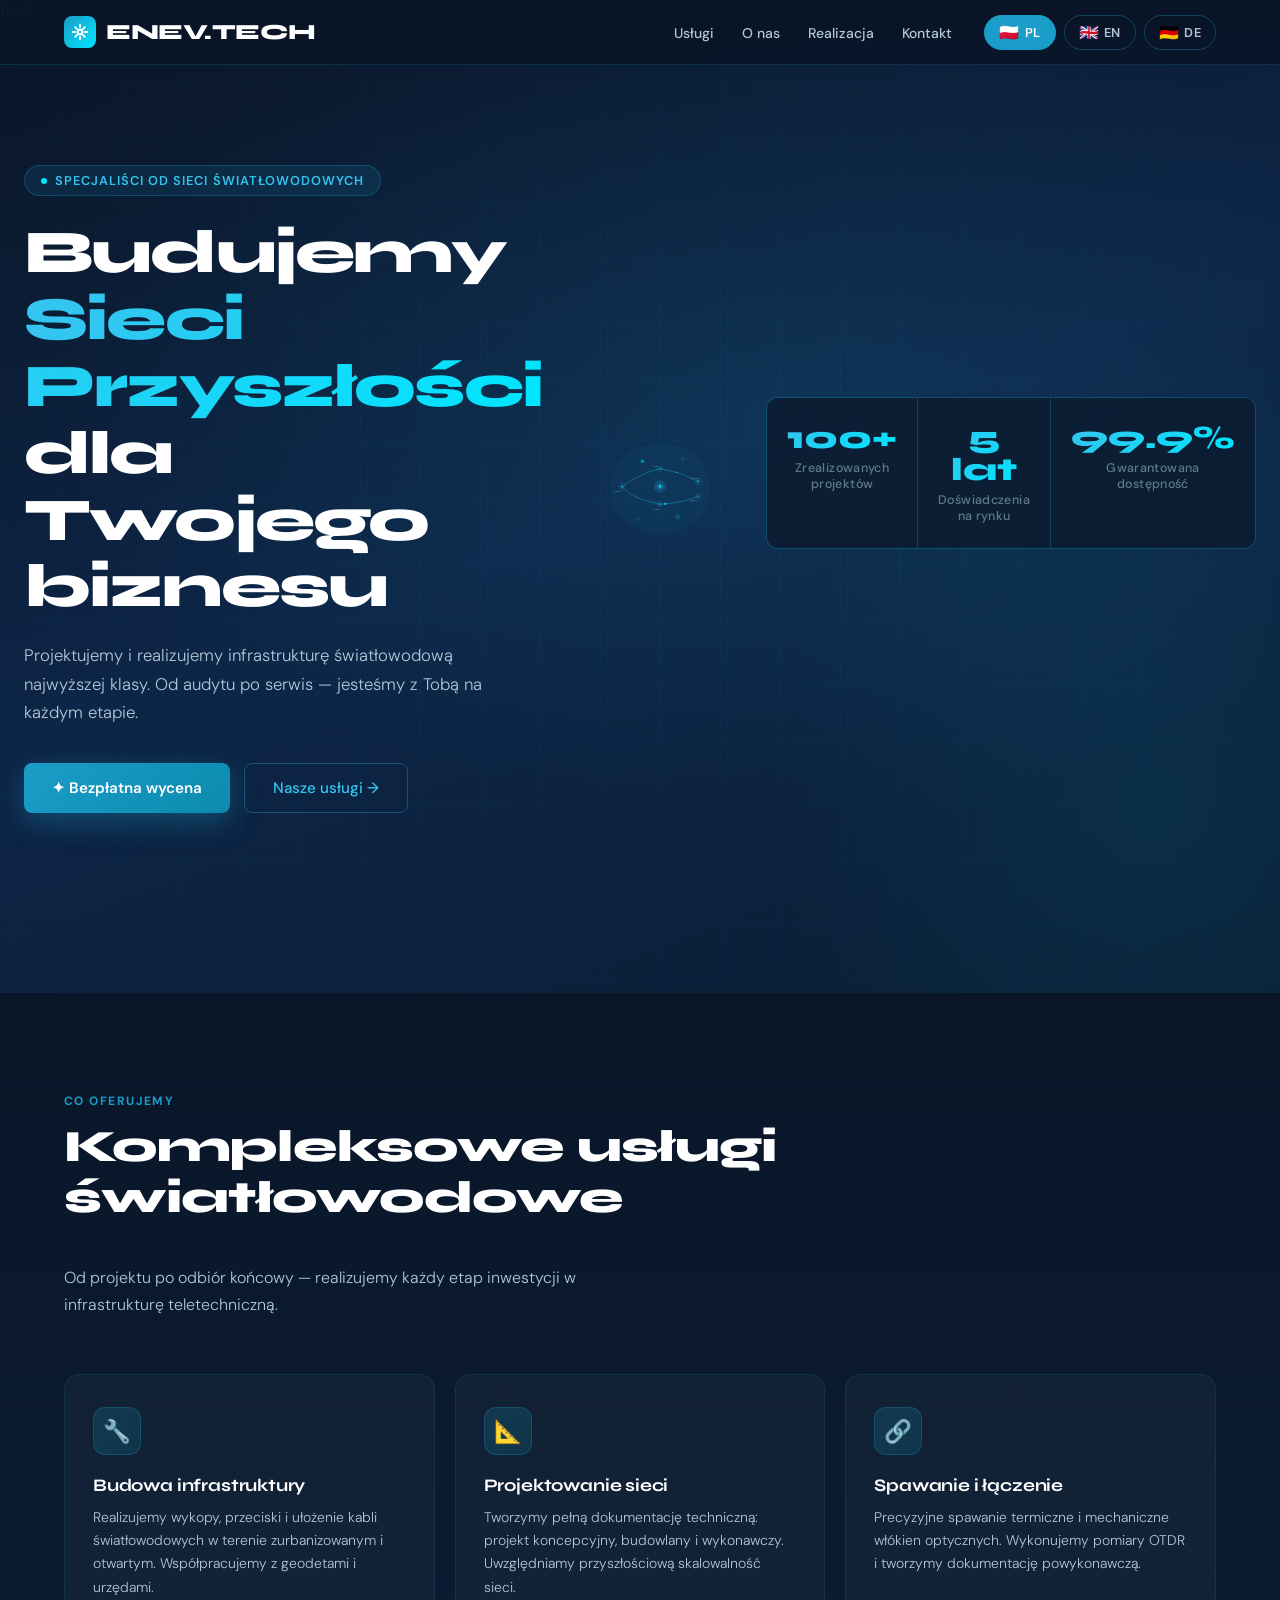
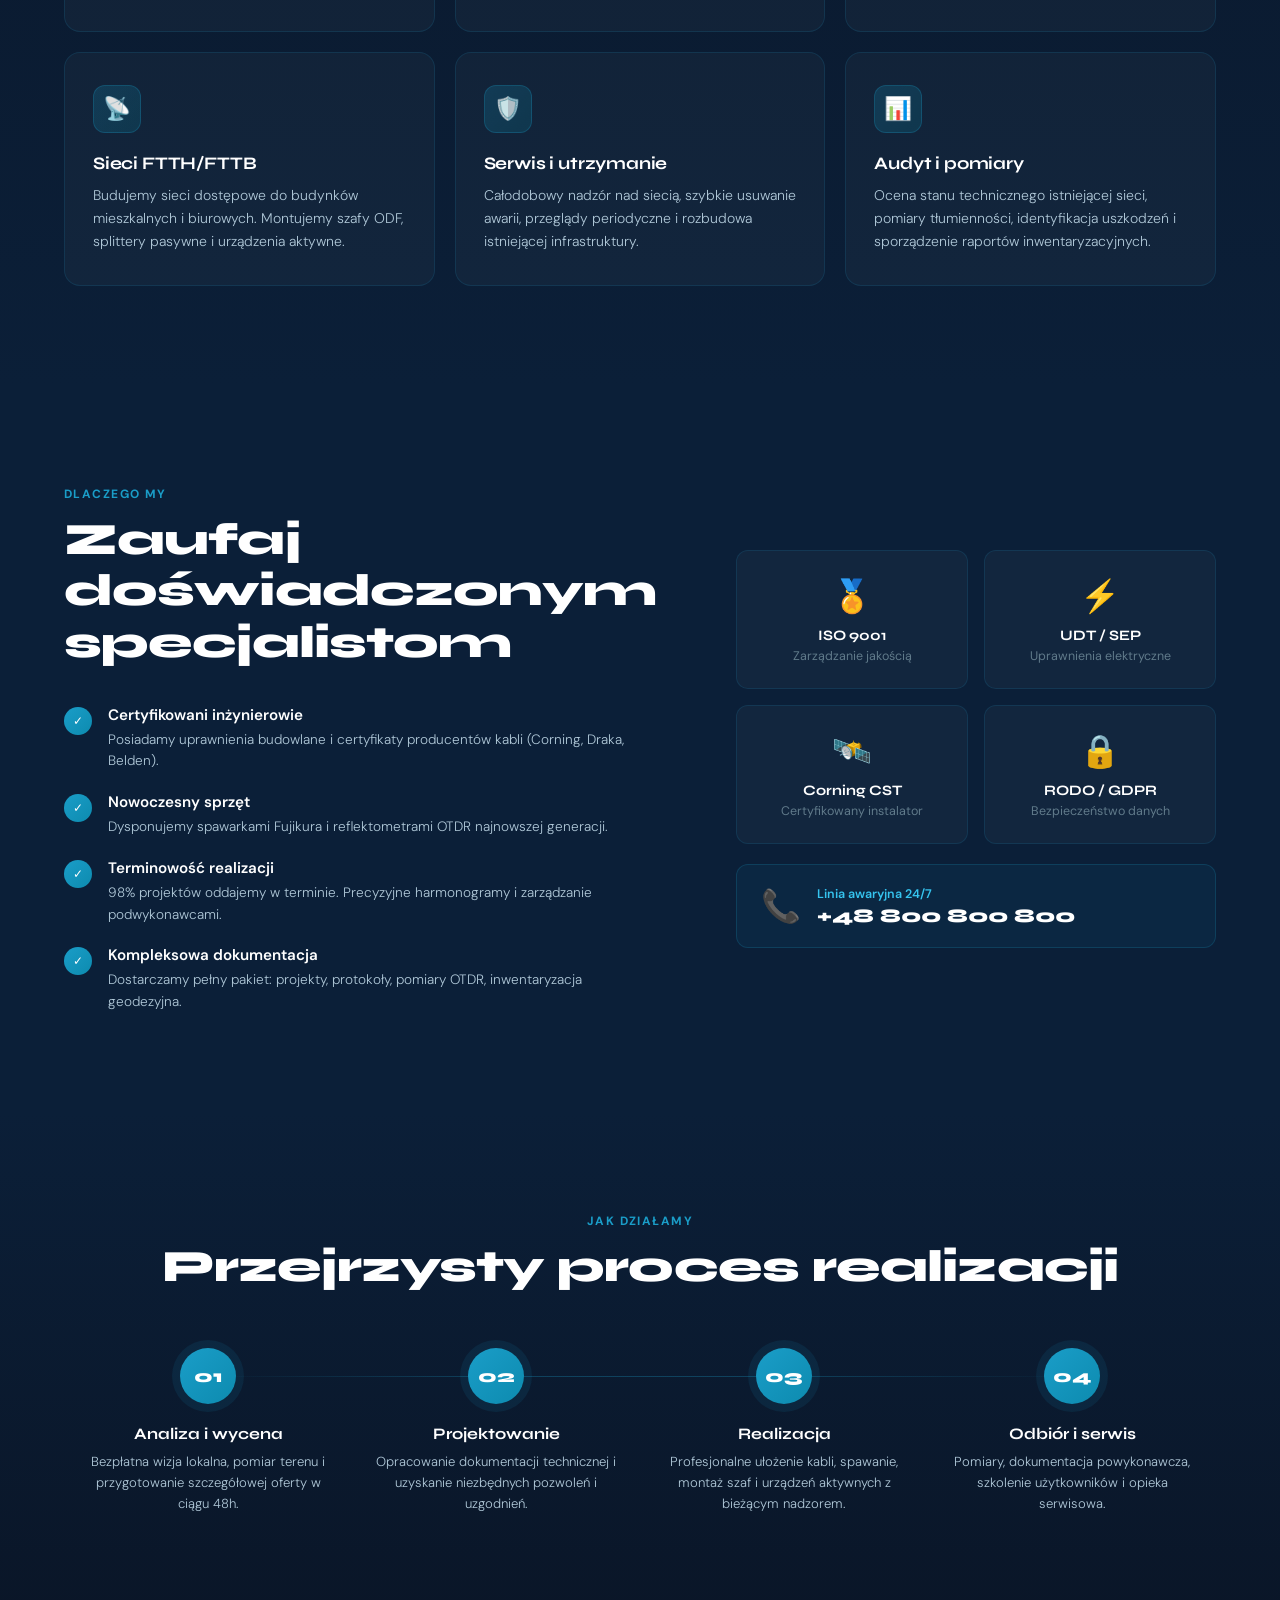
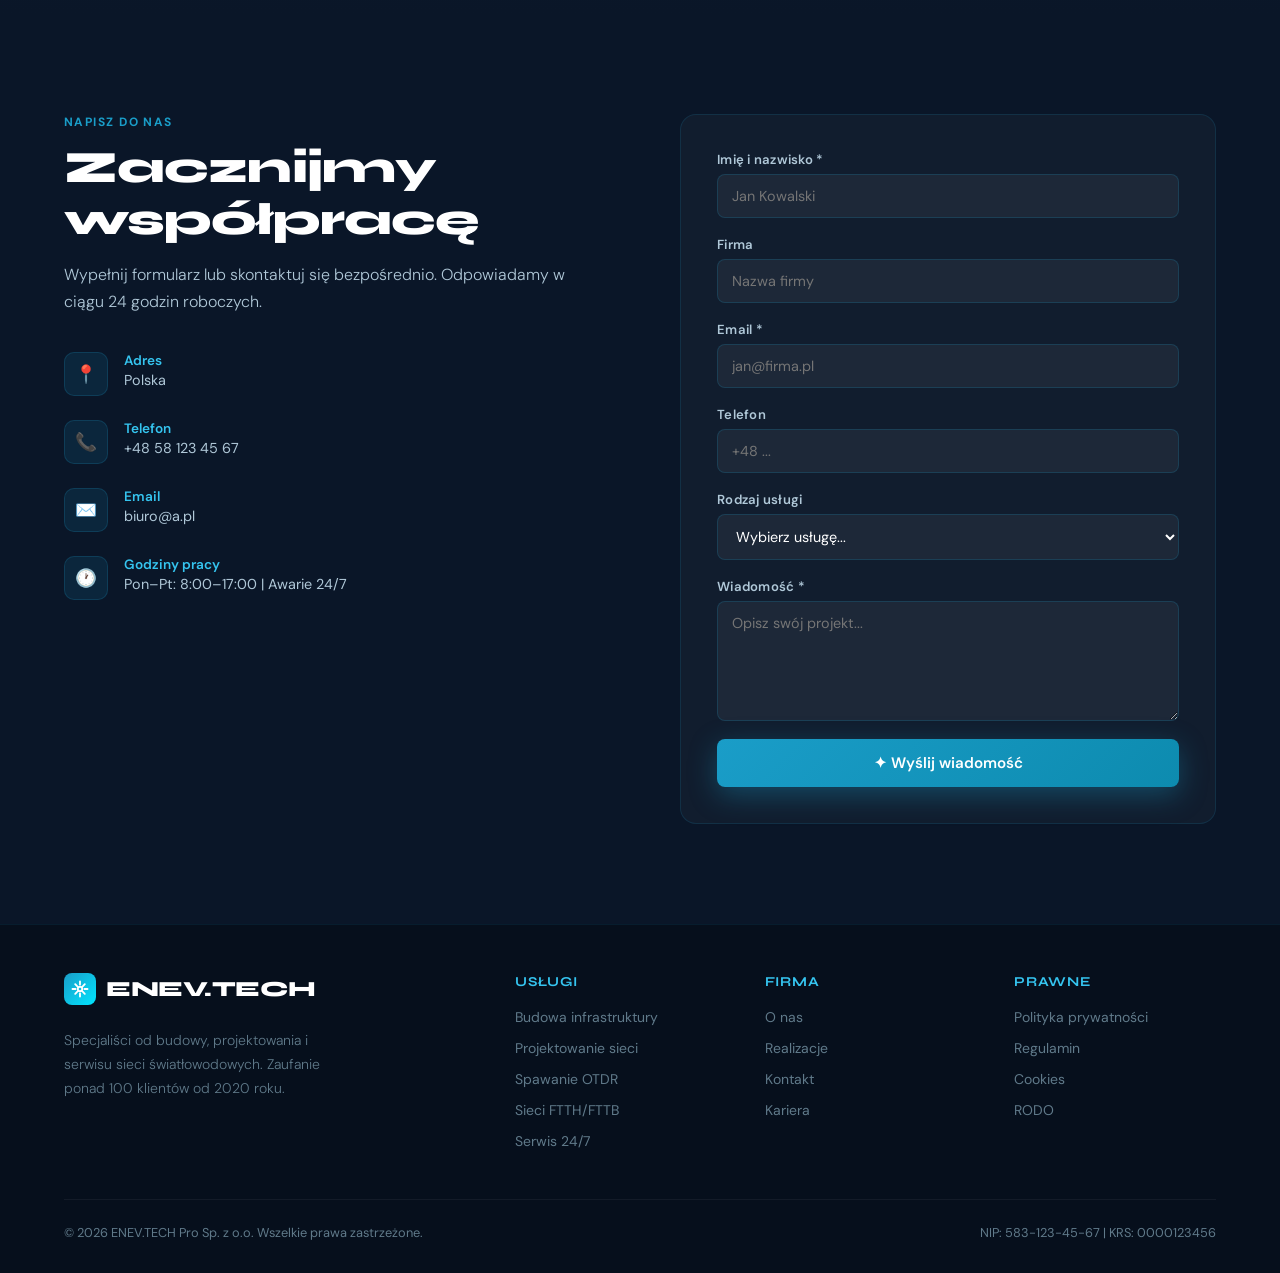
==== commit a94ceccf: "nb" ====
--- a/index.html
+++ b/index.html
@@ -1692,7 +1692,7 @@
 										font-weight: 800;
 									"
 								>
-									+48 800 123 456
+									+48 800 800 800
 								</div>
 							</div>
 						</div>
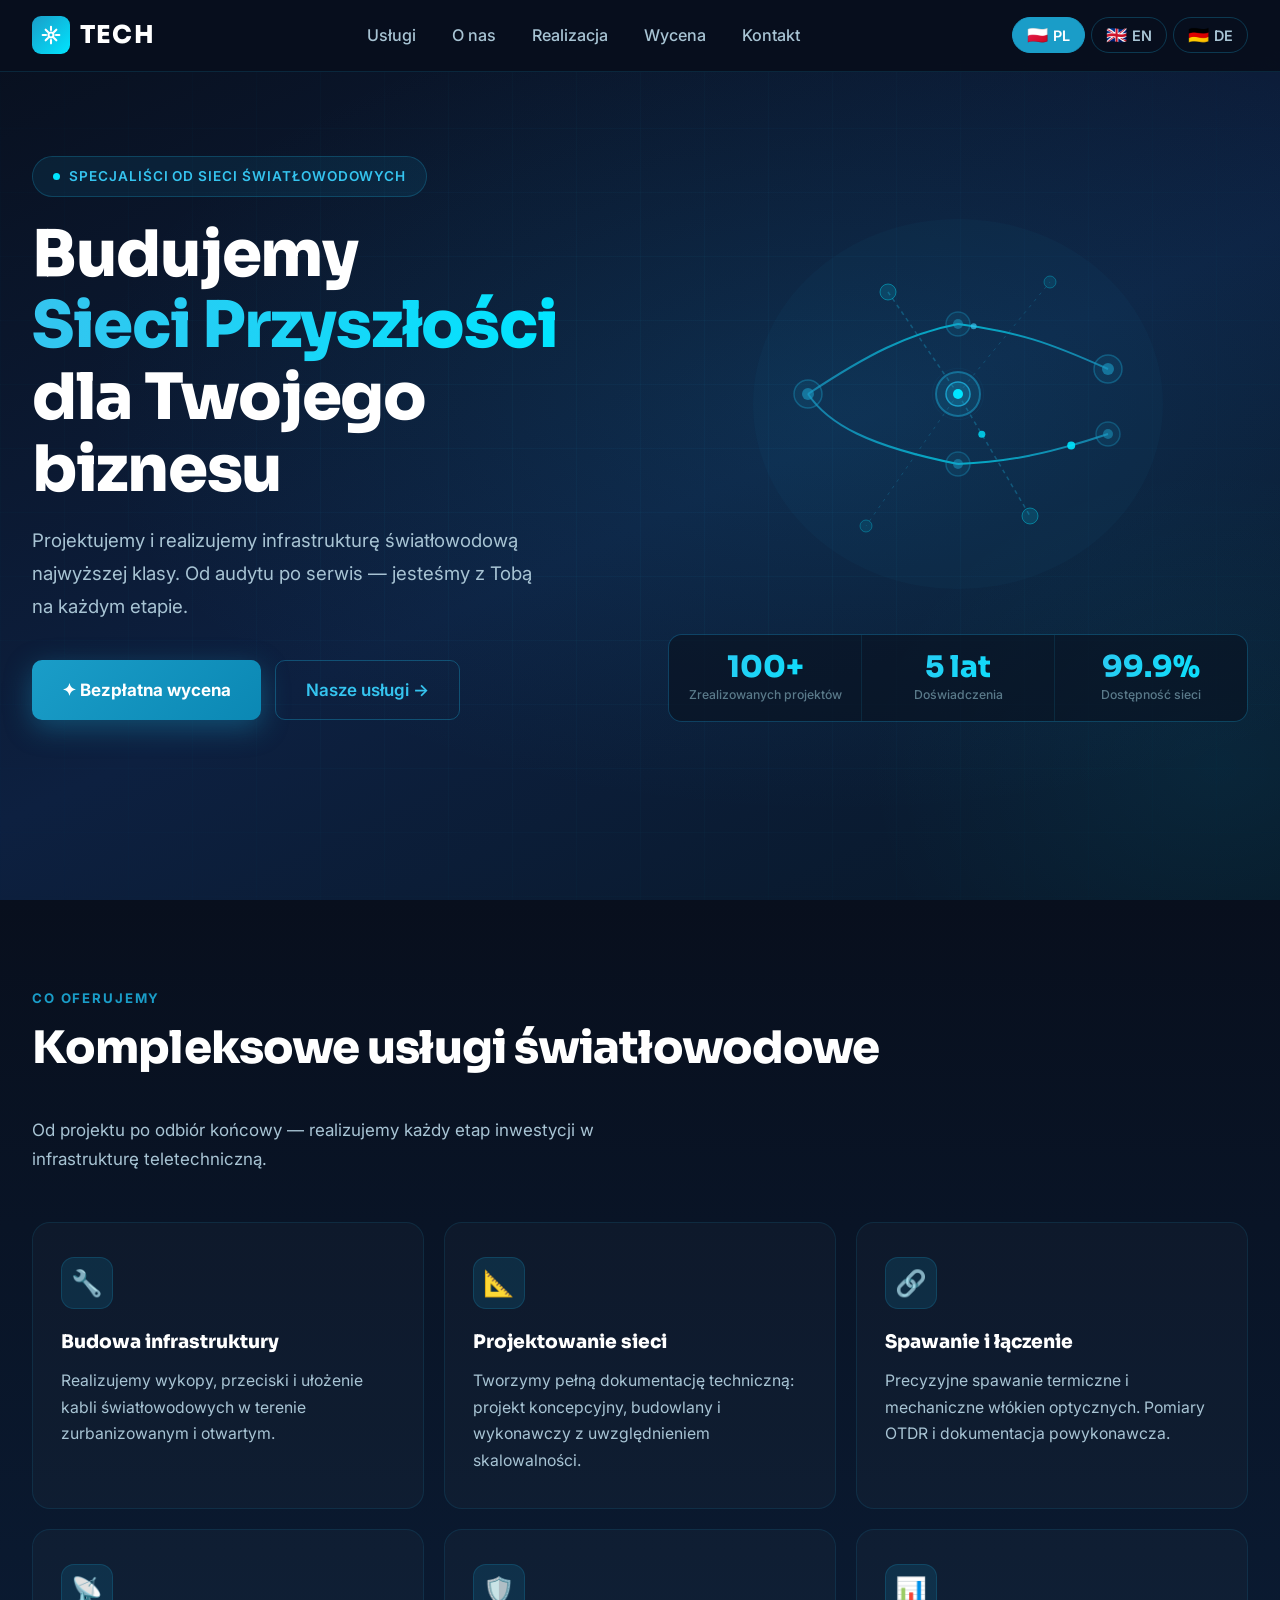
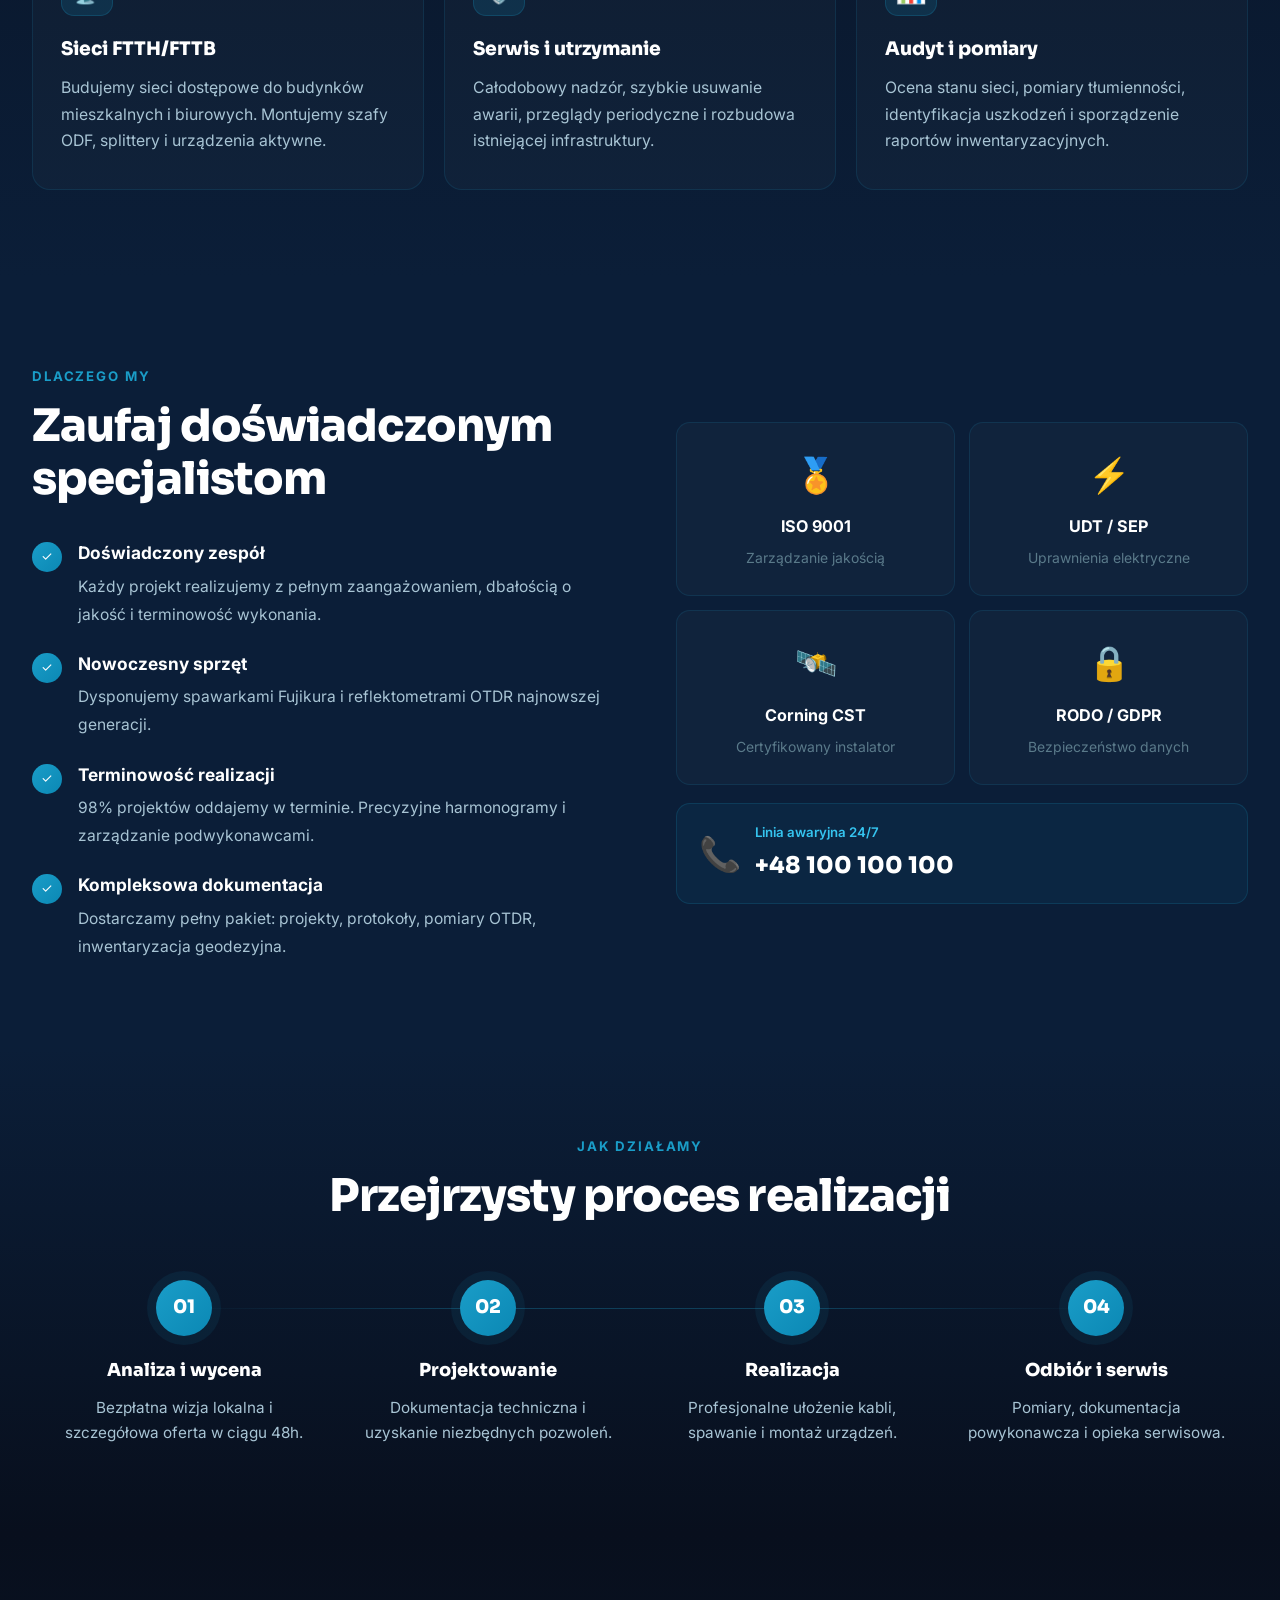
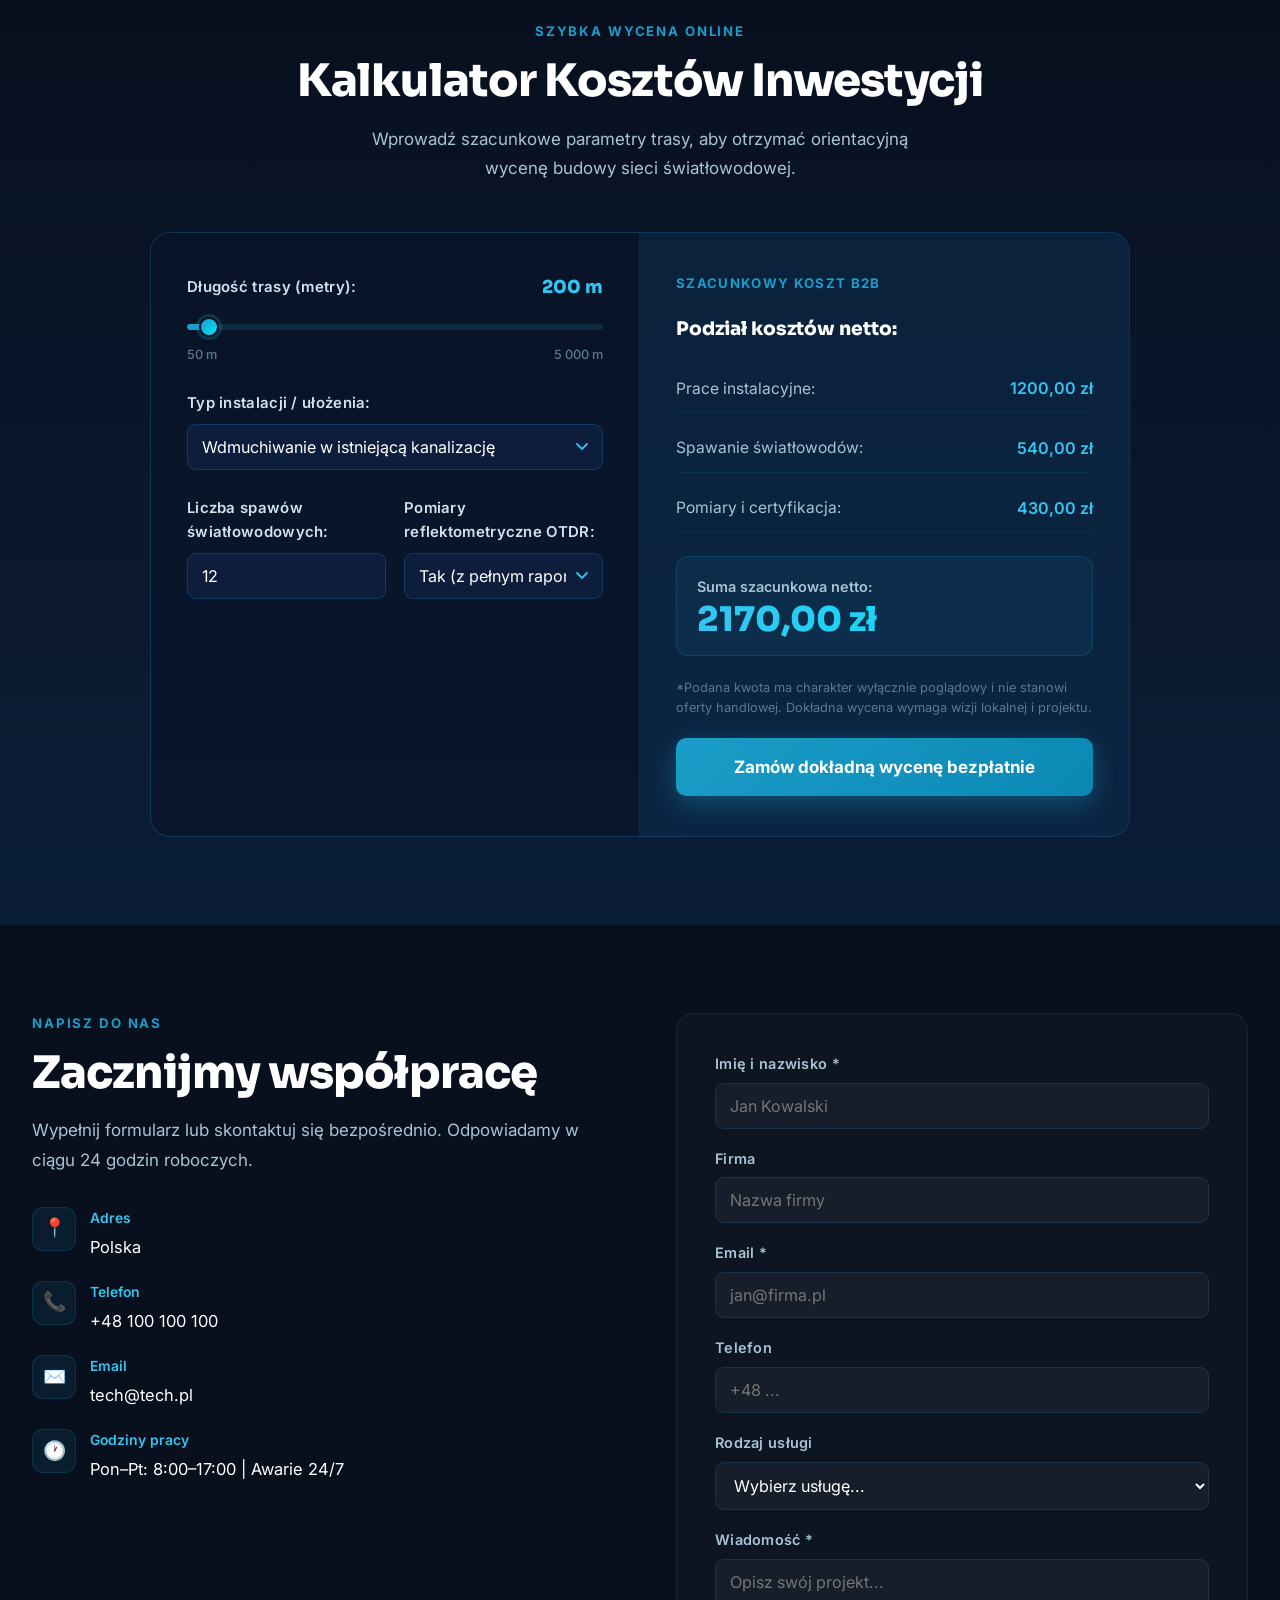
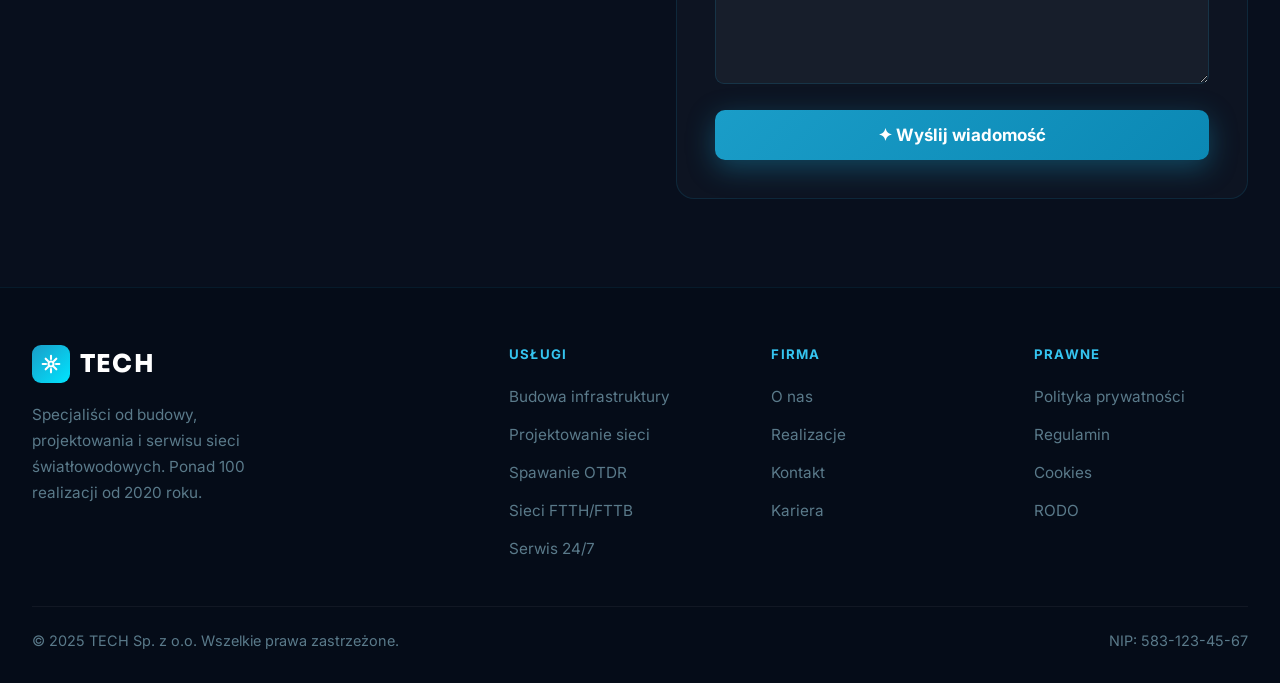
==== commit 653f739d: "adding cost" ====
--- a/index.html
+++ b/index.html
@@ -1,28 +1,26 @@
-teal<!doctype html>
+<!doctype html>
 <html lang="pl">
 	<head>
 		<meta charset="UTF-8" />
 		<meta name="viewport" content="width=device-width, initial-scale=1.0" />
-		<title>FiberNet Pro – Budowa Sieci Światłowodowych</title>
+		<title>TECH – Budowa Sieci Światłowodowych</title>
 		<link
-			href="https://fonts.googleapis.com/css2?family=Syne:wght@400;600;700;800&family=DM+Sans:ital,opsz,wght@0,9..40,300;0,9..40,400;0,9..40,500;1,9..40,300&display=swap"
+			href="https://fonts.googleapis.com/css2?family=Inter:wght@300;400;500;600;700;800;900&family=Sora:wght@700;800;900&display=swap"
 			rel="stylesheet"
 		/>
 		<style>
 			:root {
-				--blue-deep: #0a1628;
-				--blue-mid: #0d2547;
+				--blue-deep: #080f1d;
+				--blue-mid: #0d2040;
 				--teal: #1a9dc8;
 				--teal-light: #35c4ef;
-				--teal-glow: rgba(26, 157, 200, 0.18);
-				--teal-pale: #e0f7fd;
+				--accent: #00e5ff;
 				--white: #ffffff;
-				--gray-100: #f0f6fa;
-				--gray-300: #b0c8d8;
-				--gray-500: #607a8a;
-				--accent: #00e5ff;
-			}
-
+				--gray-200: #d0e4ee;
+				--gray-300: #a8c4d4;
+				--gray-500: #5a7a8a;
+				--nav-h: 72px;
+			}
 			*,
 			*::before,
 			*::after {
@@ -30,119 +28,129 @@
 				margin: 0;
 				padding: 0;
 			}
-
 			html {
 				scroll-behavior: smooth;
-			}
-
+				font-size: 17px;
+			}
 			body {
-				font-family: "DM Sans", sans-serif;
+				font-family: "Inter", sans-serif;
 				background: var(--blue-deep);
 				color: var(--white);
 				overflow-x: hidden;
-			}
-
-			/* ── LANGUAGE SWITCHER ── */
-			.lang-bar {
+				line-height: 1.65;
+			}
+
+			/* ━━━ NAVBAR ━━━ */
+			.navbar {
 				position: fixed;
 				top: 0;
 				left: 0;
 				right: 0;
 				z-index: 1000;
-				background: rgba(10, 22, 40, 0.95);
-				backdrop-filter: blur(12px);
-				border-bottom: 1px solid rgba(26, 157, 200, 0.2);
-			}
-
-			.lang-bar-inner {
-				max-width: 1200px;
+				height: var(--nav-h);
+				background: rgba(8, 15, 29, 0.97);
+				backdrop-filter: blur(14px);
+				border-bottom: 1px solid rgba(26, 157, 200, 0.18);
+				display: flex;
+				align-items: center;
+			}
+			.navbar-inner {
+				width: 100%;
+				max-width: 1280px;
 				margin: 0 auto;
-				padding: 0 24px;
-				height: 64px;
+				padding: 0 32px;
 				display: flex;
 				align-items: center;
 				justify-content: space-between;
-			}
-
+				gap: 16px;
+			}
 			.logo {
 				display: flex;
 				align-items: center;
 				gap: 10px;
-				font-family: "Syne", sans-serif;
-				font-size: 1.35rem;
-				font-weight: 800;
+				font-family: "Sora", sans-serif;
+				font-size: 1.45rem;
+				font-weight: 900;
 				color: var(--white);
 				text-decoration: none;
-				letter-spacing: -0.02em;
-			}
-
-			.logo-icon {
-				width: 32px;
-				height: 32px;
+				letter-spacing: 0.05em;
+				flex-shrink: 0;
+			}
+			.logo-box {
+				width: 38px;
+				height: 38px;
 				background: linear-gradient(135deg, var(--teal), var(--accent));
-				border-radius: 8px;
+				border-radius: 9px;
 				display: flex;
 				align-items: center;
 				justify-content: center;
-			}
-
-			.logo-icon svg {
-				width: 18px;
-				height: 18px;
-			}
-
-			.nav-right {
+				overflow: hidden;
+				flex-shrink: 0;
+			}
+			.logo-box img {
+				width: 100%;
+				height: 100%;
+				object-fit: cover;
+				border-radius: 9px;
+			}
+			.logo-box svg {
+				width: 20px;
+				height: 20px;
+			}
+			.logo-upload-hint {
+				display: none;
+			}
+			.nav-links {
 				display: flex;
 				align-items: center;
-				gap: 8px;
-			}
-
-			.nav-links {
-				display: flex;
-				align-items: center;
-				gap: 28px;
-				margin-right: 24px;
+				gap: 36px;
 				list-style: none;
 			}
-
 			.nav-links a {
 				color: var(--gray-300);
 				text-decoration: none;
-				font-size: 0.875rem;
+				font-size: 0.95rem;
 				font-weight: 500;
 				transition: color 0.2s;
 			}
 			.nav-links a:hover {
-				color: var(--teal-light);
-			}
-
+				color: var(--accent);
+			}
+			.lang-switcher {
+				display: flex;
+				align-items: center;
+				gap: 6px;
+				flex-shrink: 0;
+			}
 			.lang-btn {
 				display: flex;
 				align-items: center;
 				gap: 5px;
-				padding: 6px 14px;
-				border: 1px solid rgba(26, 157, 200, 0.35);
+				padding: 7px 14px;
+				border: 1.5px solid rgba(26, 157, 200, 0.3);
 				background: transparent;
-				border-radius: 20px;
+				border-radius: 24px;
 				color: var(--gray-300);
-				font-size: 0.8rem;
+				font-size: 0.85rem;
 				font-weight: 600;
-				font-family: "DM Sans", sans-serif;
+				font-family: "Inter", sans-serif;
 				cursor: pointer;
 				transition: all 0.2s;
-				letter-spacing: 0.03em;
-			}
-			.lang-btn:hover,
+				white-space: nowrap;
+			}
+			.lang-btn .flag {
+				font-size: 1rem;
+			}
+			.lang-btn:hover {
+				border-color: var(--teal);
+				color: var(--white);
+				background: rgba(26, 157, 200, 0.1);
+			}
 			.lang-btn.active {
 				background: var(--teal);
 				border-color: var(--teal);
 				color: var(--white);
 			}
-
-			.flag {
-				font-size: 1rem;
-			}
-
 			.hamburger {
 				display: none;
 				flex-direction: column;
@@ -150,167 +158,207 @@
 				background: none;
 				border: none;
 				cursor: pointer;
-				padding: 4px;
-				margin-left: 12px;
+				padding: 6px;
+				margin-left: 4px;
 			}
 			.hamburger span {
 				display: block;
-				width: 24px;
-				height: 2px;
+				width: 26px;
+				height: 2.5px;
 				background: var(--gray-300);
 				border-radius: 2px;
 				transition: all 0.3s;
 			}
-
-			.mobile-menu {
+			.hamburger.open span:nth-child(1) {
+				transform: translateY(7.5px) rotate(45deg);
+			}
+			.hamburger.open span:nth-child(2) {
+				opacity: 0;
+			}
+			.hamburger.open span:nth-child(3) {
+				transform: translateY(-7.5px) rotate(-45deg);
+			}
+			.mobile-drawer {
 				display: none;
 				position: fixed;
-				top: 64px;
+				top: var(--nav-h);
 				left: 0;
 				right: 0;
-				background: rgba(10, 22, 40, 0.98);
-				backdrop-filter: blur(12px);
+				background: rgba(8, 15, 29, 0.99);
 				border-bottom: 1px solid rgba(26, 157, 200, 0.15);
-				padding: 20px 24px;
+				padding: 24px 28px 32px;
 				z-index: 999;
 				flex-direction: column;
-				gap: 16px;
-			}
-			.mobile-menu.open {
-				display: flex;
-			}
-			.mobile-menu a {
+			}
+			.mobile-drawer.open {
+				display: flex;
+			}
+			.mobile-nav-links {
+				list-style: none;
+				margin-bottom: 24px;
+			}
+			.mobile-nav-links li {
+				border-bottom: 1px solid rgba(255, 255, 255, 0.06);
+			}
+			.mobile-nav-links a {
+				display: block;
+				padding: 15px 0;
+				color: var(--white);
+				text-decoration: none;
+				font-size: 1.15rem;
+				font-weight: 600;
+				transition: color 0.2s;
+			}
+			.mobile-nav-links a:hover {
+				color: var(--accent);
+			}
+			.mobile-lang-bar {
+				display: flex;
+				gap: 8px;
+				background: rgba(255, 255, 255, 0.03);
+				border: 1px solid rgba(26, 157, 200, 0.14);
+				border-radius: 14px;
+				padding: 8px;
+			}
+			.mobile-lang-btn {
+				flex: 1;
+				display: flex;
+				align-items: center;
+				justify-content: center;
+				gap: 7px;
+				padding: 13px 8px;
+				border: 1.5px solid rgba(26, 157, 200, 0.22);
+				background: transparent;
+				border-radius: 10px;
 				color: var(--gray-300);
-				text-decoration: none;
-				font-size: 1rem;
-				padding: 8px 0;
-				border-bottom: 1px solid rgba(255, 255, 255, 0.05);
-			}
-
-			/* ── HERO ── */
+				font-size: 0.95rem;
+				font-weight: 700;
+				font-family: "Inter", sans-serif;
+				cursor: pointer;
+				transition: all 0.2s;
+			}
+			.mobile-lang-btn .flag {
+				font-size: 1.25rem;
+			}
+			.mobile-lang-btn.active {
+				background: var(--teal);
+				border-color: var(--teal);
+				color: var(--white);
+			}
+			.mobile-lang-btn:not(.active):hover {
+				border-color: var(--teal);
+				color: var(--white);
+			}
+
+			/* ━━━ HERO ━━━ */
 			.hero {
-				padding-top: 64px;
+				padding-top: var(--nav-h);
 				min-height: 100vh;
 				display: flex;
-				align-items: center;
+				flex-direction: column;
+				justify-content: center;
 				position: relative;
 				overflow: hidden;
 			}
-
 			.hero-bg {
 				position: absolute;
 				inset: 0;
 				background:
 					radial-gradient(
-						ellipse 80% 60% at 60% 40%,
-						rgba(26, 157, 200, 0.13) 0%,
-						transparent 70%
+						ellipse 90% 70% at 65% 45%,
+						rgba(26, 157, 200, 0.12) 0%,
+						transparent 65%
 					),
 					radial-gradient(
-						ellipse 50% 80% at 90% 80%,
-						rgba(0, 229, 255, 0.07) 0%,
-						transparent 60%
+						ellipse 50% 60% at 95% 85%,
+						rgba(0, 229, 255, 0.06) 0%,
+						transparent 55%
 					),
 					linear-gradient(
-						160deg,
-						#0a1628 0%,
-						#0d2547 50%,
-						#0a1e35 100%
+						155deg,
+						#080f1d 0%,
+						#0d2040 55%,
+						#081828 100%
 					);
 			}
-
-			.grid-lines {
+			.grid-bg {
 				position: absolute;
 				inset: 0;
 				background-image:
 					linear-gradient(
-						rgba(26, 157, 200, 0.06) 1px,
+						rgba(26, 157, 200, 0.05) 1px,
 						transparent 1px
 					),
 					linear-gradient(
 						90deg,
-						rgba(26, 157, 200, 0.06) 1px,
+						rgba(26, 157, 200, 0.05) 1px,
 						transparent 1px
 					);
-				background-size: 60px 60px;
+				background-size: 64px 64px;
 				mask-image: radial-gradient(
-					ellipse 70% 70% at 50% 50%,
-					black 30%,
+					ellipse 75% 75% at 50% 50%,
+					black 25%,
 					transparent 100%
 				);
 			}
-
-			.fiber-lines {
-				position: absolute;
-				right: 0;
-				top: 0;
-				width: 55%;
-				height: 100%;
-				opacity: 0.25;
-				pointer-events: none;
-			}
-
 			.hero-inner {
-				max-width: 1200px;
+				max-width: 1280px;
 				margin: 0 auto;
-				padding: 80px 24px;
+				padding: 64px 32px 32px;
 				position: relative;
 				z-index: 2;
 				display: grid;
 				grid-template-columns: 1fr 1fr;
-				gap: 60px;
+				gap: 56px;
 				align-items: center;
 			}
-
 			.hero-tag {
 				display: inline-flex;
 				align-items: center;
-				gap: 8px;
-				background: rgba(26, 157, 200, 0.12);
-				border: 1px solid rgba(26, 157, 200, 0.3);
-				border-radius: 20px;
-				padding: 6px 16px;
+				gap: 9px;
+				background: rgba(26, 157, 200, 0.1);
+				border: 1px solid rgba(26, 157, 200, 0.28);
+				border-radius: 32px;
+				padding: 8px 20px;
 				font-size: 0.8rem;
 				font-weight: 600;
 				color: var(--teal-light);
-				letter-spacing: 0.08em;
+				letter-spacing: 0.07em;
 				text-transform: uppercase;
-				margin-bottom: 24px;
-			}
-
+				margin-bottom: 22px;
+			}
 			.hero-tag::before {
 				content: "";
-				width: 6px;
-				height: 6px;
+				width: 7px;
+				height: 7px;
 				background: var(--accent);
 				border-radius: 50%;
-				animation: pulse 2s infinite;
-			}
-
-			@keyframes pulse {
+				animation: blink 2s infinite;
+			}
+			@keyframes blink {
 				0%,
 				100% {
 					opacity: 1;
 					transform: scale(1);
 				}
 				50% {
-					opacity: 0.5;
-					transform: scale(1.4);
-				}
-			}
-
+					opacity: 0.4;
+					transform: scale(1.5);
+				}
+			}
+
+			/* H1 — Sora font, very readable */
 			h1 {
-				font-family: "Syne", sans-serif;
-				font-size: clamp(2.4rem, 5vw, 3.8rem);
-				font-weight: 800;
-				line-height: 1.1;
-				letter-spacing: -0.03em;
+				font-family: "Sora", sans-serif;
+				font-size: clamp(2.4rem, 5vw, 4rem);
+				font-weight: 900;
+				line-height: 1.12;
+				letter-spacing: -0.02em;
 				margin-bottom: 20px;
 			}
-
-			h1 .highlight {
+			h1 .hl {
 				background: linear-gradient(
-					90deg,
+					100deg,
 					var(--teal-light),
 					var(--accent)
 				);
@@ -320,86 +368,87 @@
 			}
 
 			.hero-desc {
-				font-size: 1.05rem;
+				font-size: 1.1rem;
 				color: var(--gray-300);
-				line-height: 1.7;
-				max-width: 480px;
+				line-height: 1.75;
+				max-width: 500px;
 				margin-bottom: 36px;
-				font-weight: 300;
-			}
-
-			.hero-ctas {
+				font-weight: 400;
+			}
+			.hero-btns {
 				display: flex;
 				gap: 14px;
 				flex-wrap: wrap;
-			}
-
-			.btn-primary {
+				margin-bottom: 40px;
+			}
+			.btn-pri {
 				display: inline-flex;
 				align-items: center;
 				gap: 8px;
-				padding: 14px 28px;
-				background: linear-gradient(135deg, var(--teal), #0d8baf);
+				padding: 15px 30px;
+				background: linear-gradient(135deg, var(--teal), #0b88b4);
 				color: var(--white);
 				border: none;
-				border-radius: 8px;
-				font-size: 0.95rem;
+				border-radius: 10px;
+				font-size: 1rem;
+				font-weight: 700;
+				font-family: "Inter", sans-serif;
+				cursor: pointer;
+				text-decoration: none;
+				box-shadow: 0 8px 28px rgba(26, 157, 200, 0.38);
+				transition: all 0.25s;
+			}
+			.btn-pri:hover {
+				transform: translateY(-3px);
+				box-shadow: 0 14px 40px rgba(26, 157, 200, 0.55);
+			}
+			.btn-sec {
+				display: inline-flex;
+				align-items: center;
+				gap: 8px;
+				padding: 15px 30px;
+				background: transparent;
+				color: var(--teal-light);
+				border: 1.5px solid rgba(26, 157, 200, 0.38);
+				border-radius: 10px;
+				font-size: 1rem;
 				font-weight: 600;
-				font-family: "DM Sans", sans-serif;
+				font-family: "Inter", sans-serif;
 				cursor: pointer;
 				text-decoration: none;
 				transition: all 0.25s;
-				box-shadow: 0 8px 28px rgba(26, 157, 200, 0.35);
-			}
-			.btn-primary:hover {
-				transform: translateY(-2px);
-				box-shadow: 0 12px 36px rgba(26, 157, 200, 0.5);
-			}
-
-			.btn-outline {
-				display: inline-flex;
-				align-items: center;
-				gap: 8px;
-				padding: 14px 28px;
-				background: transparent;
-				color: var(--teal-light);
-				border: 1px solid rgba(26, 157, 200, 0.4);
-				border-radius: 8px;
-				font-size: 0.95rem;
-				font-weight: 500;
-				font-family: "DM Sans", sans-serif;
-				cursor: pointer;
-				text-decoration: none;
-				transition: all 0.25s;
-			}
-			.btn-outline:hover {
-				background: rgba(26, 157, 200, 0.1);
+			}
+			.btn-sec:hover {
+				background: rgba(26, 157, 200, 0.09);
 				border-color: var(--teal);
 			}
 
-			.hero-stats {
-				display: grid;
-				grid-template-columns: repeat(3, 1fr);
-				gap: 1px;
-				background: rgba(26, 157, 200, 0.15);
-				border: 1px solid rgba(26, 157, 200, 0.15);
-				border-radius: 12px;
+			/* Stats — right column, below SVG */
+			.hero-inline-stats {
+				display: flex;
+				gap: 0;
+				border: 1px solid rgba(26, 157, 200, 0.22);
+				border-radius: 14px;
 				overflow: hidden;
-				margin-top: 48px;
-			}
-
-			.stat-cell {
-				background: rgba(10, 22, 40, 0.8);
-				padding: 24px 20px;
+				background: rgba(26, 157, 200, 0.06);
+				width: 100%;
+			}
+			.his-cell {
+				flex: 1;
+				padding: 18px 10px;
 				text-align: center;
-			}
-
-			.stat-num {
-				font-family: "Syne", sans-serif;
-				font-size: 2rem;
-				font-weight: 800;
+				border-right: 1px solid rgba(26, 157, 200, 0.14);
+				background: rgba(8, 15, 29, 0.65);
+			}
+			.his-cell:last-child {
+				border-right: none;
+			}
+			.his-num {
+				font-family: "Sora", sans-serif;
+				font-size: 1.75rem;
+				font-weight: 900;
 				background: linear-gradient(
-					135deg,
+					120deg,
 					var(--teal-light),
 					var(--accent)
 				);
@@ -407,112 +456,107 @@
 				-webkit-text-fill-color: transparent;
 				background-clip: text;
 				line-height: 1;
-				margin-bottom: 6px;
-			}
-
-			.stat-label {
-				font-size: 0.78rem;
+				margin-bottom: 5px;
+			}
+			.his-lbl {
+				font-size: 0.72rem;
 				color: var(--gray-500);
 				font-weight: 500;
-				letter-spacing: 0.03em;
-			}
-
-			/* Hero visual */
+				line-height: 1.3;
+			}
+
+			/* Hero visual — right column: SVG on top, stats below */
 			.hero-visual {
-				position: relative;
-				display: flex;
+				display: flex;
+				flex-direction: column;
 				align-items: center;
 				justify-content: center;
-			}
-
-			.network-diagram {
+				gap: 20px;
+			}
+			.net-svg {
 				width: 100%;
 				max-width: 460px;
-				animation: float 6s ease-in-out infinite;
-			}
-
+				animation: float 7s ease-in-out infinite;
+			}
 			@keyframes float {
 				0%,
 				100% {
 					transform: translateY(0);
 				}
 				50% {
-					transform: translateY(-12px);
-				}
-			}
-
-			/* ── SECTION COMMONS ── */
+					transform: translateY(-14px);
+				}
+			}
+
+			/* Logo upload zone */
+			.logo-upload-zone {
+				display: none;
+			}
+
+			/* ━━━ SECTIONS ━━━ */
 			section {
-				padding: 100px 0;
-			}
-
-			.section-inner {
-				max-width: 1200px;
+				padding: 88px 0;
+			}
+			.inner {
+				max-width: 1280px;
 				margin: 0 auto;
-				padding: 0 24px;
-			}
-
-			.section-label {
-				font-size: 0.75rem;
+				padding: 0 32px;
+			}
+			.sec-label {
+				font-size: 0.78rem;
 				font-weight: 700;
-				letter-spacing: 0.12em;
+				letter-spacing: 0.14em;
 				text-transform: uppercase;
 				color: var(--teal);
 				margin-bottom: 12px;
 			}
-
 			h2 {
-				font-family: "Syne", sans-serif;
+				font-family: "Sora", sans-serif;
 				font-size: clamp(1.8rem, 3.5vw, 2.8rem);
 				font-weight: 800;
+				line-height: 1.2;
 				letter-spacing: -0.02em;
-				line-height: 1.15;
 				margin-bottom: 16px;
 			}
-
-			.section-sub {
+			.sec-sub {
 				font-size: 1rem;
 				color: var(--gray-300);
-				line-height: 1.7;
-				max-width: 560px;
-				font-weight: 300;
-			}
-
-			/* ── SERVICES ── */
+				line-height: 1.72;
+				max-width: 580px;
+				font-weight: 400;
+			}
+
+			/* ━━━ SERVICES ━━━ */
 			#services {
 				background: linear-gradient(
 					180deg,
 					var(--blue-deep) 0%,
-					#0b1f38 100%
+					#0b1e38 100%
 				);
 			}
-
-			.services-header {
+			.svc-head {
 				display: flex;
 				justify-content: space-between;
 				align-items: flex-end;
-				margin-bottom: 56px;
+				margin-bottom: 48px;
 				gap: 24px;
 				flex-wrap: wrap;
 			}
-
-			.services-grid {
+			.svc-grid {
 				display: grid;
 				grid-template-columns: repeat(3, 1fr);
 				gap: 20px;
 			}
-
-			.service-card {
-				background: rgba(255, 255, 255, 0.03);
-				border: 1px solid rgba(26, 157, 200, 0.15);
-				border-radius: 16px;
-				padding: 32px 28px;
+			.svc-card {
+				background: rgba(255, 255, 255, 0.025);
+				border: 1px solid rgba(26, 157, 200, 0.14);
+				border-radius: 18px;
+				padding: 34px 28px;
 				transition: all 0.3s;
 				position: relative;
 				overflow: hidden;
 			}
-
-			.service-card::before {
+			.svc-card::after {
 				content: "";
 				position: absolute;
 				top: 0;
@@ -528,155 +572,151 @@
 				opacity: 0;
 				transition: opacity 0.3s;
 			}
-
-			.service-card:hover {
-				background: rgba(26, 157, 200, 0.06);
-				border-color: rgba(26, 157, 200, 0.35);
-				transform: translateY(-4px);
-				box-shadow: 0 20px 48px rgba(0, 0, 0, 0.3);
-			}
-
-			.service-card:hover::before {
+			.svc-card:hover {
+				background: rgba(26, 157, 200, 0.055);
+				border-color: rgba(26, 157, 200, 0.32);
+				transform: translateY(-5px);
+				box-shadow: 0 22px 52px rgba(0, 0, 0, 0.35);
+			}
+			.svc-card:hover::after {
 				opacity: 1;
 			}
-
-			.service-icon {
-				width: 48px;
-				height: 48px;
-				background: linear-gradient(
-					135deg,
-					rgba(26, 157, 200, 0.2),
-					rgba(0, 229, 255, 0.1)
-				);
-				border: 1px solid rgba(26, 157, 200, 0.25);
-				border-radius: 12px;
+			.svc-icon {
+				width: 52px;
+				height: 52px;
+				background: rgba(26, 157, 200, 0.15);
+				border: 1px solid rgba(26, 157, 200, 0.22);
+				border-radius: 13px;
 				display: flex;
 				align-items: center;
 				justify-content: center;
-				margin-bottom: 20px;
-				font-size: 1.4rem;
-			}
-
-			.service-card h3 {
-				font-family: "Syne", sans-serif;
+				font-size: 1.5rem;
+				margin-bottom: 18px;
+			}
+			.svc-card h3 {
+				font-family: "Sora", sans-serif;
 				font-size: 1.1rem;
-				font-weight: 700;
+				font-weight: 800;
 				margin-bottom: 10px;
-				letter-spacing: -0.01em;
-			}
-
-			.service-card p {
-				font-size: 0.875rem;
+			}
+			.svc-card p {
+				font-size: 0.93rem;
 				color: var(--gray-300);
-				line-height: 1.65;
-				font-weight: 300;
-			}
-
-			/* ── WHY US ── */
+				line-height: 1.68;
+			}
+
+			/* ━━━ WHY US ━━━ */
 			#why {
-				background: #0b1f38;
-			}
-
+				background: #0b1e38;
+			}
 			.why-grid {
 				display: grid;
 				grid-template-columns: 1fr 1fr;
-				gap: 80px;
+				gap: 72px;
 				align-items: center;
 			}
-
 			.why-list {
 				list-style: none;
 				display: flex;
 				flex-direction: column;
-				gap: 20px;
-				margin-top: 36px;
-			}
-
+				gap: 22px;
+				margin-top: 32px;
+			}
 			.why-item {
 				display: flex;
 				gap: 16px;
 				align-items: flex-start;
 			}
-
 			.why-check {
 				flex-shrink: 0;
-				width: 28px;
-				height: 28px;
-				background: linear-gradient(135deg, var(--teal), #0d8baf);
+				width: 30px;
+				height: 30px;
+				background: linear-gradient(135deg, var(--teal), #0b88b4);
 				border-radius: 50%;
 				display: flex;
 				align-items: center;
 				justify-content: center;
-				font-size: 0.75rem;
-				margin-top: 2px;
-			}
-
+				font-size: 0.78rem;
+				margin-top: 3px;
+			}
 			.why-item-text strong {
 				display: block;
-				font-size: 0.95rem;
-				font-weight: 600;
+				font-size: 1.02rem;
+				font-weight: 700;
 				margin-bottom: 4px;
 			}
-
 			.why-item-text span {
-				font-size: 0.85rem;
+				font-size: 0.92rem;
 				color: var(--gray-300);
-				line-height: 1.6;
-				font-weight: 300;
-			}
-
-			.why-visual {
-				position: relative;
-			}
-
+				line-height: 1.65;
+			}
 			.cert-cards {
 				display: grid;
 				grid-template-columns: 1fr 1fr;
-				gap: 16px;
-			}
-
+				gap: 14px;
+			}
 			.cert-card {
-				background: rgba(255, 255, 255, 0.03);
-				border: 1px solid rgba(26, 157, 200, 0.15);
-				border-radius: 12px;
-				padding: 24px 20px;
+				background: rgba(255, 255, 255, 0.025);
+				border: 1px solid rgba(26, 157, 200, 0.14);
+				border-radius: 14px;
+				padding: 24px 18px;
 				text-align: center;
 			}
-
-			.cert-card .cert-icon {
+			.cert-icon {
 				font-size: 2rem;
 				margin-bottom: 10px;
 			}
 			.cert-card strong {
 				display: block;
-				font-family: "Syne", sans-serif;
-				font-size: 0.9rem;
+				font-size: 0.95rem;
 				font-weight: 700;
 				margin-bottom: 4px;
 			}
 			.cert-card span {
+				font-size: 0.82rem;
+				color: var(--gray-500);
+			}
+			.hotline-box {
+				margin-top: 18px;
+				background: rgba(26, 157, 200, 0.07);
+				border: 1px solid rgba(26, 157, 200, 0.18);
+				border-radius: 14px;
+				padding: 18px 22px;
+				display: flex;
+				gap: 14px;
+				align-items: center;
+			}
+			.hotline-label {
 				font-size: 0.78rem;
-				color: var(--gray-500);
-			}
-
-			/* ── PROCESS ── */
+				color: var(--teal-light);
+				font-weight: 600;
+				margin-bottom: 3px;
+			}
+			.big-phone {
+				font-family: "Sora", sans-serif;
+				font-size: 1.35rem;
+				font-weight: 800;
+			}
+
+			/* ━━━ PROCESS ━━━ */
 			#process {
 				background: linear-gradient(
 					180deg,
-					#0b1f38 0%,
+					#0b1e38 0%,
 					var(--blue-deep) 100%
 				);
 			}
-
-			.process-steps {
+			.proc-head {
+				text-align: center;
+				margin-bottom: 56px;
+			}
+			.proc-steps {
 				display: grid;
 				grid-template-columns: repeat(4, 1fr);
 				gap: 0;
-				margin-top: 56px;
 				position: relative;
 			}
-
-			.process-steps::before {
+			.proc-steps::before {
 				content: "";
 				position: absolute;
 				top: 28px;
@@ -686,313 +726,554 @@
 				background: linear-gradient(
 					90deg,
 					transparent,
-					var(--teal),
-					var(--teal),
+					var(--teal) 30%,
+					var(--teal) 70%,
 					transparent
 				);
 				opacity: 0.3;
 			}
-
 			.step {
 				text-align: center;
-				padding: 0 16px;
-			}
-
+				padding: 0 18px;
+			}
 			.step-num {
 				width: 56px;
 				height: 56px;
-				background: linear-gradient(135deg, var(--teal), #0d8baf);
+				background: linear-gradient(135deg, var(--teal), #0b88b4);
 				border-radius: 50%;
 				display: flex;
 				align-items: center;
 				justify-content: center;
-				font-family: "Syne", sans-serif;
+				font-family: "Sora", sans-serif;
 				font-size: 1.1rem;
 				font-weight: 800;
 				margin: 0 auto 20px;
 				position: relative;
 				z-index: 2;
-				box-shadow: 0 0 0 8px rgba(26, 157, 200, 0.1);
-			}
-
+				box-shadow: 0 0 0 9px rgba(26, 157, 200, 0.09);
+			}
 			.step h3 {
-				font-family: "Syne", sans-serif;
-				font-size: 1rem;
-				font-weight: 700;
-				margin-bottom: 8px;
-			}
-
+				font-family: "Sora", sans-serif;
+				font-size: 1.05rem;
+				font-weight: 800;
+				margin-bottom: 10px;
+			}
 			.step p {
-				font-size: 0.82rem;
+				font-size: 0.9rem;
 				color: var(--gray-300);
-				line-height: 1.6;
-				font-weight: 300;
-			}
-
-			/* ── CONTACT ── */
-			#contact {
-				background: var(--blue-deep);
-			}
-
-			.contact-wrap {
+				line-height: 1.65;
+			}
+
+			/* ━━━ CALCULATOR ━━━ */
+			#calculator {
+				background: linear-gradient(
+					180deg,
+					var(--blue-deep) 0%,
+					#0b1e38 100%
+				);
+			}
+			.calc-head {
+				text-align: center;
+				margin-bottom: 48px;
+			}
+			.calc-card {
+				background: rgba(13, 32, 64, 0.6);
+				border: 1px solid rgba(26, 157, 200, 0.22);
+				border-radius: 20px;
+				overflow: hidden;
+				max-width: 980px;
+				margin: 0 auto;
 				display: grid;
 				grid-template-columns: 1fr 1fr;
-				gap: 80px;
-				align-items: start;
-			}
-
-			.contact-info {
-				display: flex;
-				flex-direction: column;
-				gap: 24px;
-				margin-top: 36px;
-			}
-
-			.contact-item {
-				display: flex;
-				gap: 16px;
-				align-items: flex-start;
-			}
-
-			.contact-icon {
-				width: 44px;
-				height: 44px;
-				background: rgba(26, 157, 200, 0.12);
-				border: 1px solid rgba(26, 157, 200, 0.2);
-				border-radius: 10px;
-				display: flex;
+			}
+			.calc-left {
+				padding: 40px 36px;
+				border-right: 1px solid rgba(26, 157, 200, 0.14);
+				background: rgba(8, 15, 29, 0.5);
+			}
+			.calc-right {
+				padding: 40px 36px;
+				background: rgba(26, 157, 200, 0.05);
+			}
+			.calc-field {
+				margin-bottom: 26px;
+			}
+			.calc-field label {
+				display: block;
+				font-size: 0.88rem;
+				font-weight: 600;
+				color: var(--gray-200);
+				margin-bottom: 8px;
+				letter-spacing: 0.02em;
+			}
+			.calc-row-top {
+				display: flex;
+				justify-content: space-between;
 				align-items: center;
-				justify-content: center;
-				font-size: 1.1rem;
-				flex-shrink: 0;
-			}
-
-			.contact-item strong {
-				display: block;
-				font-size: 0.85rem;
-				font-weight: 600;
-				margin-bottom: 2px;
+				margin-bottom: 8px;
+			}
+			.calc-row-top label {
+				margin-bottom: 0;
+			}
+			.range-val {
+				font-family: "Sora", sans-serif;
+				font-size: 1.05rem;
+				font-weight: 800;
 				color: var(--teal-light);
 			}
-
-			.contact-item span {
-				font-size: 0.9rem;
-				color: var(--gray-300);
-			}
-
-			.contact-form {
-				background: rgba(255, 255, 255, 0.03);
-				border: 1px solid rgba(26, 157, 200, 0.15);
-				border-radius: 16px;
-				padding: 36px;
-			}
-
-			.form-group {
-				margin-bottom: 18px;
-			}
-
-			.form-group label {
-				display: block;
-				font-size: 0.82rem;
-				font-weight: 600;
-				color: var(--gray-300);
-				margin-bottom: 6px;
-				letter-spacing: 0.02em;
-			}
-
-			.form-group input,
-			.form-group textarea,
-			.form-group select {
+			.calc-range-wrap {
+				position: relative;
+			}
+			.calc-range {
+				-webkit-appearance: none;
+				appearance: none;
 				width: 100%;
-				background: rgba(255, 255, 255, 0.05);
-				border: 1px solid rgba(26, 157, 200, 0.2);
-				border-radius: 8px;
+				height: 6px;
+				border-radius: 3px;
+				outline: none;
+				cursor: pointer;
+				background: linear-gradient(
+					to right,
+					var(--teal) 0%,
+					var(--teal) var(--pct, 2%),
+					rgba(26, 157, 200, 0.18) var(--pct, 2%),
+					rgba(26, 157, 200, 0.18) 100%
+				);
+			}
+			.calc-range::-webkit-slider-thumb {
+				-webkit-appearance: none;
+				width: 20px;
+				height: 20px;
+				border-radius: 50%;
+				background: linear-gradient(135deg, var(--teal), var(--accent));
+				cursor: pointer;
+				border: 2px solid var(--blue-deep);
+				box-shadow: 0 0 0 3px rgba(26, 157, 200, 0.25);
+				transition: box-shadow 0.2s;
+			}
+			.calc-range::-webkit-slider-thumb:hover {
+				box-shadow: 0 0 0 5px rgba(26, 157, 200, 0.35);
+			}
+			.calc-range::-moz-range-thumb {
+				width: 20px;
+				height: 20px;
+				border-radius: 50%;
+				background: linear-gradient(135deg, var(--teal), var(--accent));
+				cursor: pointer;
+				border: 2px solid var(--blue-deep);
+				box-shadow: 0 0 0 3px rgba(26, 157, 200, 0.25);
+			}
+			.range-minmax {
+				display: flex;
+				justify-content: space-between;
+				margin-top: 6px;
+				font-size: 0.75rem;
+				color: var(--gray-500);
+				font-weight: 500;
+			}
+			.calc-select,
+			.calc-input {
+				width: 100%;
+				background: rgba(13, 32, 64, 0.85);
+				border: 1.5px solid rgba(26, 157, 200, 0.25);
+				border-radius: 9px;
 				color: var(--white);
 				padding: 12px 14px;
-				font-family: "DM Sans", sans-serif;
-				font-size: 0.9rem;
+				font-family: "Inter", sans-serif;
+				font-size: 0.95rem;
 				outline: none;
 				transition:
 					border-color 0.2s,
 					background 0.2s;
-			}
-
-			.form-group input:focus,
-			.form-group textarea:focus,
-			.form-group select:focus {
+				color-scheme: dark;
+				-webkit-appearance: none;
+				appearance: none;
+			}
+			.calc-select {
+				background-image: url("data:image/svg+xml,%3Csvg xmlns='http://www.w3.org/2000/svg' width='12' height='8' viewBox='0 0 12 8'%3E%3Cpath d='M1 1l5 5 5-5' stroke='%2335c4ef' stroke-width='1.8' fill='none' stroke-linecap='round'/%3E%3C/svg%3E");
+				background-repeat: no-repeat;
+				background-position: right 14px center;
+				padding-right: 36px;
+			}
+			.calc-select:focus,
+			.calc-input:focus {
+				border-color: var(--teal);
+				background: rgba(13, 32, 64, 0.95);
+			}
+			.calc-select option {
+				background: #0d2040;
+				color: var(--white);
+			}
+			.calc-input::-webkit-inner-spin-button,
+			.calc-input::-webkit-outer-spin-button {
+				-webkit-appearance: none;
+				appearance: none;
+				opacity: 0;
+				cursor: pointer;
+				transition: opacity 0.2s;
+				width: 20px;
+			}
+			.calc-input:hover::-webkit-inner-spin-button,
+			.calc-input:hover::-webkit-outer-spin-button,
+			.calc-input:focus::-webkit-inner-spin-button,
+			.calc-input:focus::-webkit-outer-spin-button {
+				-webkit-appearance: inner-spin-button;
+				appearance: auto;
+				opacity: 1;
+				filter: invert(60%) sepia(80%) saturate(400%) hue-rotate(165deg);
+			}
+			.calc-two-col {
+				display: grid;
+				grid-template-columns: 1fr 1fr;
+				gap: 18px;
+			}
+
+			/* Results */
+			.calc-result-label {
+				font-size: 0.78rem;
+				font-weight: 700;
+				letter-spacing: 0.1em;
+				text-transform: uppercase;
+				color: var(--teal);
+				margin-bottom: 20px;
+			}
+			.result-title {
+				font-family: "Sora", sans-serif;
+				font-size: 1.1rem;
+				font-weight: 800;
+				margin-bottom: 20px;
+			}
+			.cost-lines {
+				display: flex;
+				flex-direction: column;
+				gap: 12px;
+				margin-bottom: 24px;
+			}
+			.cost-line {
+				display: flex;
+				justify-content: space-between;
+				align-items: center;
+				padding: 10px 0;
+				border-bottom: 1px solid rgba(26, 157, 200, 0.1);
+			}
+			.cost-line-label {
+				font-size: 0.92rem;
+				color: var(--gray-300);
+			}
+			.cost-line-val {
+				font-size: 0.95rem;
+				font-weight: 600;
+				color: var(--teal-light);
+			}
+			.cost-total-row {
+				background: rgba(26, 157, 200, 0.08);
+				border: 1px solid rgba(26, 157, 200, 0.22);
+				border-radius: 12px;
+				padding: 18px 20px;
+				margin-bottom: 22px;
+			}
+			.cost-total-label {
+				font-size: 0.85rem;
+				font-weight: 600;
+				color: var(--gray-300);
+				margin-bottom: 4px;
+			}
+			.cost-total-num {
+				font-family: "Sora", sans-serif;
+				font-size: 2rem;
+				font-weight: 900;
+				background: linear-gradient(
+					90deg,
+					var(--teal-light),
+					var(--accent)
+				);
+				-webkit-background-clip: text;
+				-webkit-text-fill-color: transparent;
+				background-clip: text;
+				line-height: 1;
+			}
+			.cost-note {
+				font-size: 0.75rem;
+				color: var(--gray-500);
+				line-height: 1.55;
+				margin-bottom: 20px;
+			}
+
+			/* ━━━ CONTACT ━━━ */
+			#contact {
+				background: var(--blue-deep);
+			}
+			.contact-wrap {
+				display: grid;
+				grid-template-columns: 1fr 1fr;
+				gap: 72px;
+				align-items: start;
+			}
+			.contact-info {
+				display: flex;
+				flex-direction: column;
+				gap: 20px;
+				margin-top: 32px;
+			}
+			.c-item {
+				display: flex;
+				gap: 14px;
+				align-items: flex-start;
+			}
+			.c-icon {
+				width: 44px;
+				height: 44px;
+				flex-shrink: 0;
+				background: rgba(26, 157, 200, 0.1);
+				border: 1px solid rgba(26, 157, 200, 0.18);
+				border-radius: 11px;
+				display: flex;
+				align-items: center;
+				justify-content: center;
+				font-size: 1.1rem;
+			}
+			.c-item strong {
+				display: block;
+				font-size: 0.82rem;
+				color: var(--teal-light);
+				font-weight: 600;
+				margin-bottom: 3px;
+			}
+			.c-item span {
+				font-size: 0.97rem;
+			}
+			.contact-form {
+				background: rgba(255, 255, 255, 0.025);
+				border: 1px solid rgba(26, 157, 200, 0.15);
+				border-radius: 18px;
+				padding: 38px;
+			}
+			.f-group {
+				margin-bottom: 18px;
+			}
+			.f-group label {
+				display: block;
+				font-size: 0.85rem;
+				font-weight: 600;
+				color: var(--gray-300);
+				margin-bottom: 7px;
+				letter-spacing: 0.02em;
+			}
+			.f-group input,
+			.f-group textarea,
+			.f-group select {
+				width: 100%;
+				background: rgba(255, 255, 255, 0.045);
+				border: 1.5px solid rgba(26, 157, 200, 0.18);
+				border-radius: 9px;
+				color: var(--white);
+				padding: 12px 14px;
+				font-family: "Inter", sans-serif;
+				font-size: 0.95rem;
+				outline: none;
+				transition: border-color 0.2s;
+			}
+			.f-group input:focus,
+			.f-group textarea:focus,
+			.f-group select:focus {
 				border-color: var(--teal);
 				background: rgba(26, 157, 200, 0.06);
 			}
-
-			.form-group textarea {
+			.f-group textarea {
 				resize: vertical;
-				min-height: 120px;
-			}
-
-			.form-group select option {
+				min-height: 125px;
+			}
+			.f-group select option {
 				background: var(--blue-mid);
 			}
 
-			/* ── FOOTER ── */
+			/* ━━━ FOOTER ━━━ */
 			footer {
-				background: #060f1c;
+				background: #050c18;
 				border-top: 1px solid rgba(26, 157, 200, 0.1);
-				padding: 48px 0 32px;
-			}
-
+				padding: 56px 0 30px;
+			}
 			.footer-inner {
-				max-width: 1200px;
+				max-width: 1280px;
 				margin: 0 auto;
-				padding: 0 24px;
-			}
-
+				padding: 0 32px;
+			}
 			.footer-top {
 				display: grid;
 				grid-template-columns: 2fr 1fr 1fr 1fr;
 				gap: 48px;
-				margin-bottom: 48px;
-			}
-
+				margin-bottom: 44px;
+			}
 			.footer-brand p {
-				font-size: 0.875rem;
+				font-size: 0.9rem;
 				color: var(--gray-500);
 				line-height: 1.7;
-				margin-top: 12px;
-				max-width: 260px;
-				font-weight: 300;
-			}
-
-			.footer-col h4 {
-				font-family: "Syne", sans-serif;
-				font-size: 0.85rem;
+				margin-top: 14px;
+				max-width: 270px;
+			}
+			.f-col h4 {
+				font-size: 0.78rem;
 				font-weight: 700;
-				letter-spacing: 0.05em;
+				letter-spacing: 0.1em;
 				text-transform: uppercase;
 				color: var(--teal-light);
 				margin-bottom: 16px;
 			}
-
-			.footer-col ul {
+			.f-col ul {
 				list-style: none;
 				display: flex;
 				flex-direction: column;
 				gap: 10px;
 			}
-
-			.footer-col ul li a {
+			.f-col ul li a {
 				color: var(--gray-500);
 				text-decoration: none;
-				font-size: 0.875rem;
+				font-size: 0.9rem;
 				transition: color 0.2s;
 			}
-			.footer-col ul li a:hover {
+			.f-col ul li a:hover {
 				color: var(--teal-light);
 			}
-
 			.footer-bottom {
 				border-top: 1px solid rgba(255, 255, 255, 0.05);
-				padding-top: 24px;
+				padding-top: 22px;
 				display: flex;
 				justify-content: space-between;
 				align-items: center;
 				flex-wrap: wrap;
 				gap: 12px;
 			}
-
 			.footer-bottom p {
-				font-size: 0.8rem;
+				font-size: 0.85rem;
 				color: var(--gray-500);
 			}
 
-			/* ── SCROLL REVEAL ── */
+			/* ━━━ REVEAL ━━━ */
 			.reveal {
 				opacity: 0;
 				transform: translateY(28px);
 				transition:
-					opacity 0.7s ease,
-					transform 0.7s ease;
-			}
-			.reveal.visible {
+					opacity 0.6s ease,
+					transform 0.6s ease;
+			}
+			.reveal.vis {
 				opacity: 1;
 				transform: translateY(0);
 			}
 
-			/* ── RESPONSIVE ── */
-			@media (max-width: 900px) {
+			/* ━━━ RESPONSIVE ━━━ */
+			@media (max-width: 1024px) {
 				.hero-inner {
 					grid-template-columns: 1fr;
-					gap: 40px;
 				}
 				.hero-visual {
-					display: none;
-				}
-				.services-grid {
-					grid-template-columns: repeat(2, 1fr);
+					display: flex;
 				}
 				.why-grid {
 					grid-template-columns: 1fr;
-					gap: 40px;
-				}
-				.process-steps {
-					grid-template-columns: repeat(2, 1fr);
-					gap: 32px;
-				}
-				.process-steps::before {
-					display: none;
-				}
-				.contact-wrap {
-					grid-template-columns: 1fr;
-					gap: 40px;
+					gap: 44px;
 				}
 				.footer-top {
 					grid-template-columns: 1fr 1fr;
 					gap: 32px;
 				}
-				.nav-links {
+				.calc-card {
+					grid-template-columns: 1fr;
+				}
+				.calc-left {
+					border-right: none;
+					border-bottom: 1px solid rgba(26, 157, 200, 0.14);
+				}
+			}
+			@media (max-width: 860px) {
+				.nav-links,
+				.lang-switcher {
 					display: none;
 				}
-			}
-
-			@media (max-width: 600px) {
-				section {
-					padding: 72px 0;
-				}
-				.services-grid {
+				.hamburger {
+					display: flex;
+				}
+				.svc-grid {
+					grid-template-columns: 1fr 1fr;
+				}
+				.proc-steps {
+					grid-template-columns: 1fr 1fr;
+					gap: 36px;
+				}
+				.proc-steps::before {
+					display: none;
+				}
+				.contact-wrap {
 					grid-template-columns: 1fr;
-				}
-				.hero-stats {
+					gap: 44px;
+				}
+			}
+			@media (max-width: 560px) {
+				html {
+					font-size: 16px;
+				}
+				.navbar-inner,
+				.inner,
+				.footer-inner {
+					padding: 0 20px;
+				}
+				.hero-inner {
+					padding: 48px 20px 24px;
+				}
+				.hero-inline-stats {
+					flex-direction: column;
+				}
+				.his-cell {
+					border-right: none;
+					border-bottom: 1px solid rgba(26, 157, 200, 0.12);
+				}
+				.his-cell:last-child {
+					border-bottom: none;
+				}
+				.svc-grid {
 					grid-template-columns: 1fr;
 				}
 				.cert-cards {
+					grid-template-columns: 1fr 1fr;
+				}
+				.proc-steps {
 					grid-template-columns: 1fr;
+				}
+				.contact-form {
+					padding: 24px 18px;
 				}
 				.footer-top {
 					grid-template-columns: 1fr;
-					gap: 28px;
-				}
-				.hamburger {
-					display: flex;
+					gap: 24px;
 				}
 				.footer-bottom {
 					flex-direction: column;
 					text-align: center;
 				}
-				.lang-btn span:last-child {
-					display: none;
+				.calc-two-col {
+					grid-template-columns: 1fr;
+				}
+				.calc-left,
+				.calc-right {
+					padding: 28px 22px;
+				}
+				section {
+					padding: 64px 0;
 				}
 			}
 		</style>
 	</head>
 	<body>
-		<!-- ── NAV ── -->
-		<header class="lang-bar">
-			<div class="lang-bar-inner">
-				<a href="#" class="logo">
-					<div class="logo-icon">
+		<!-- ━━━ NAVBAR ━━━ -->
+		<nav class="navbar">
+			<div class="navbar-inner">
+				<a href="#" class="logo" id="logoLink">
+					<div class="logo-box" id="logoBox">
 						<svg
+							id="logoSvg"
 							viewBox="0 0 24 24"
 							fill="none"
-							stroke="white"
+							stroke="#fff"
 							stroke-width="2.5"
 							stroke-linecap="round"
 						>
@@ -1002,433 +1283,388 @@
 							/>
 						</svg>
 					</div>
-					ENEV.TECH
+					TECH
 				</a>
 
-				<div class="nav-right">
-					<ul class="nav-links">
-						<li>
-							<a href="#services" data-i18n="nav_services"
-								>Usługi</a
-							>
-						</li>
-						<li><a href="#why" data-i18n="nav_why">O nas</a></li>
-						<li>
-							<a href="#process" data-i18n="nav_process"
-								>Realizacja</a
-							>
-						</li>
-						<li>
-							<a href="#contact" data-i18n="nav_contact"
-								>Kontakt</a
-							>
-						</li>
-					</ul>
-					<button class="lang-btn active" onclick="setLang('pl')">
-						<span class="flag">🇵🇱</span> <span>PL</span>
+				<ul class="nav-links">
+					<li>
+						<a href="#services" data-i18n="nav_services">Usługi</a>
+					</li>
+					<li><a href="#why" data-i18n="nav_why">O nas</a></li>
+					<li>
+						<a href="#process" data-i18n="nav_process"
+							>Realizacja</a
+						>
+					</li>
+					<li>
+						<a href="#calculator" data-i18n="nav_calc">Wycena</a>
+					</li>
+					<li>
+						<a href="#contact" data-i18n="nav_contact">Kontakt</a>
+					</li>
+				</ul>
+
+				<div class="lang-switcher">
+					<button
+						class="lang-btn active"
+						onclick="setLang('pl', this)"
+					>
+						<span class="flag">🇵🇱</span> PL
 					</button>
-					<button class="lang-btn" onclick="setLang('en')">
-						<span class="flag">🇬🇧</span> <span>EN</span>
+					<button class="lang-btn" onclick="setLang('en', this)">
+						<span class="flag">🇬🇧</span> EN
 					</button>
-					<button class="lang-btn" onclick="setLang('de')">
-						<span class="flag">🇩🇪</span> <span>DE</span>
-					</button>
-					<button
-						class="hamburger"
-						onclick="toggleMenu()"
-						aria-label="Menu"
-					>
-						<span></span><span></span><span></span>
+					<button class="lang-btn" onclick="setLang('de', this)">
+						<span class="flag">🇩🇪</span> DE
 					</button>
 				</div>
+
+				<button
+					class="hamburger"
+					id="hamburger"
+					onclick="toggleMenu()"
+					aria-label="Menu"
+				>
+					<span></span><span></span><span></span>
+				</button>
 			</div>
-		</header>
-
-		<div class="mobile-menu" id="mobileMenu">
-			<a href="#services" onclick="toggleMenu()" data-i18n="nav_services"
-				>Usługi</a
-			>
-			<a href="#why" onclick="toggleMenu()" data-i18n="nav_why">O nas</a>
-			<a href="#process" onclick="toggleMenu()" data-i18n="nav_process"
-				>Realizacja</a
-			>
-			<a href="#contact" onclick="toggleMenu()" data-i18n="nav_contact"
-				>Kontakt</a
-			>
+		</nav>
+
+		<!-- ━━━ MOBILE DRAWER ━━━ -->
+		<div class="mobile-drawer" id="drawer">
+			<ul class="mobile-nav-links">
+				<li>
+					<a
+						href="#services"
+						onclick="closeMenu()"
+						data-i18n="nav_services"
+						>Usługi</a
+					>
+				</li>
+				<li>
+					<a href="#why" onclick="closeMenu()" data-i18n="nav_why"
+						>O nas</a
+					>
+				</li>
+				<li>
+					<a
+						href="#process"
+						onclick="closeMenu()"
+						data-i18n="nav_process"
+						>Realizacja</a
+					>
+				</li>
+				<li>
+					<a
+						href="#calculator"
+						onclick="closeMenu()"
+						data-i18n="nav_calc"
+						>Wycena</a
+					>
+				</li>
+				<li>
+					<a
+						href="#contact"
+						onclick="closeMenu()"
+						data-i18n="nav_contact"
+						>Kontakt</a
+					>
+				</li>
+			</ul>
+			<div class="mobile-lang-bar">
+				<button
+					class="mobile-lang-btn active"
+					onclick="setLang('pl', this)"
+				>
+					<span class="flag">🇵🇱</span> <span>Polski</span>
+				</button>
+				<button class="mobile-lang-btn" onclick="setLang('en', this)">
+					<span class="flag">🇬🇧</span> <span>English</span>
+				</button>
+				<button class="mobile-lang-btn" onclick="setLang('de', this)">
+					<span class="flag">🇩🇪</span> <span>Deutsch</span>
+				</button>
+			</div>
 		</div>
 
-		<!-- ── HERO ── -->
+		<!-- ━━━ HERO ━━━ -->
 		<section class="hero" id="home">
 			<div class="hero-bg"></div>
-			<div class="grid-lines"></div>
-
+			<div class="grid-bg"></div>
 			<div class="hero-inner">
-				<div class="hero-content">
+				<div>
 					<div class="hero-tag" data-i18n="hero_tag">
 						Specjaliści od sieci światłowodowych
 					</div>
 					<h1>
-						<span data-i18n="hero_h1a">Budujemy</span><br />
-						<span class="highlight" data-i18n="hero_h1b"
-							>Sieci Przyszłości</span
+						<span data-i18n="h1a">Budujemy</span><br />
+						<span class="hl" data-i18n="h1b">Sieci Przyszłości</span
 						><br />
-						<span data-i18n="hero_h1c">dla Twojego biznesu</span>
+						<span data-i18n="h1c">dla Twojego biznesu</span>
 					</h1>
 					<p class="hero-desc" data-i18n="hero_desc">
 						Projektujemy i realizujemy infrastrukturę światłowodową
 						najwyższej klasy. Od audytu po serwis — jesteśmy z Tobą
 						na każdym etapie.
 					</p>
-					<div class="hero-ctas">
-						<a
-							href="#contact"
-							class="btn-primary"
-							data-i18n="hero_cta1"
+					<div class="hero-btns">
+						<a href="#calculator" class="btn-pri" data-i18n="cta1"
+							>✦ Bezpłatna wycena</a
 						>
-							✦ Bezpłatna wycena
-						</a>
-						<a
-							href="#services"
-							class="btn-outline"
-							data-i18n="hero_cta2"
+						<a href="#services" class="btn-sec" data-i18n="cta2"
+							>Nasze usługi →</a
 						>
-							Nasze usługi →
-						</a>
 					</div>
 				</div>
-
 				<div class="hero-visual">
 					<svg
-						class="network-diagram"
+						class="net-svg"
 						viewBox="0 0 460 420"
 						fill="none"
 						xmlns="http://www.w3.org/2000/svg"
 					>
-						<!-- Background glow -->
 						<ellipse
 							cx="230"
 							cy="210"
-							rx="200"
-							ry="180"
-							fill="rgba(26,157,200,0.05)"
-						/>
-
-						<!-- Fiber lines -->
-						<path
-							d="M80 200 C 140 160, 180 140, 230 130"
-							stroke="url(#grad1)"
-							stroke-width="2"
-							opacity="0.7"
+							rx="205"
+							ry="185"
+							fill="rgba(26,157,200,0.04)"
 						/>
 						<path
-							d="M80 200 C 100 230, 140 250, 230 270"
-							stroke="url(#grad1)"
+							d="M80 200 C140 160 180 140 230 130"
+							stroke="url(#g1)"
 							stroke-width="2"
-							opacity="0.7"
+							opacity=".7"
 						/>
 						<path
-							d="M380 180 C 320 150, 290 140, 230 130"
-							stroke="url(#grad2)"
+							d="M80 200 C100 230 140 252 230 270"
+							stroke="url(#g1)"
 							stroke-width="2"
-							opacity="0.7"
+							opacity=".7"
 						/>
 						<path
-							d="M380 240 C 320 260, 280 268, 230 270"
-							stroke="url(#grad2)"
+							d="M380 175 C320 148 290 138 230 130"
+							stroke="url(#g2)"
 							stroke-width="2"
-							opacity="0.7"
+							opacity=".7"
 						/>
 						<path
-							d="M230 130 L 230 270"
-							stroke="url(#grad1)"
-							stroke-width="2.5"
-							opacity="0.8"
+							d="M380 240 C320 260 280 268 230 270"
+							stroke="url(#g2)"
+							stroke-width="2"
+							opacity=".7"
 						/>
 						<path
-							d="M230 200 L 80 200"
-							stroke="url(#grad1)"
-							stroke-width="1.5"
-							stroke-dasharray="4 4"
-							opacity="0.4"
+							d="M230 130 L230 270"
+							stroke="url(#g1)"
+							stroke-width="2.5"
+							opacity=".8"
 						/>
 						<path
-							d="M230 200 L 380 200"
-							stroke="url(#grad2)"
-							stroke-width="1.5"
-							stroke-dasharray="4 4"
-							opacity="0.4"
-						/>
-
-						<!-- Extra branches -->
-						<path
-							d="M230 200 L 160 100"
-							stroke="rgba(26,157,200,0.4)"
+							d="M230 200 L160 98"
+							stroke="rgba(26,157,200,.38)"
 							stroke-width="1.5"
 							stroke-dasharray="4 4"
 						/>
 						<path
-							d="M230 200 L 300 320"
-							stroke="rgba(26,157,200,0.4)"
+							d="M230 200 L302 322"
+							stroke="rgba(26,157,200,.38)"
 							stroke-width="1.5"
 							stroke-dasharray="4 4"
 						/>
 						<path
-							d="M230 200 L 140 330"
-							stroke="rgba(26,157,200,0.3)"
+							d="M230 200 L138 332"
+							stroke="rgba(26,157,200,.28)"
 							stroke-width="1"
 							stroke-dasharray="3 5"
 						/>
 						<path
-							d="M230 200 L 320 90"
-							stroke="rgba(26,157,200,0.3)"
+							d="M230 200 L322 88"
+							stroke="rgba(26,157,200,.28)"
 							stroke-width="1"
 							stroke-dasharray="3 5"
 						/>
-
-						<!-- Animated pulses -->
-						<circle r="4" fill="#00e5ff" opacity="0.9">
+						<circle r="4" fill="#00e5ff" opacity=".9">
 							<animateMotion dur="3s" repeatCount="indefinite">
-								<mpath href="#pulse1" />
+								<mpath href="#mp1" />
 							</animateMotion>
 						</circle>
-						<circle r="3" fill="#35c4ef" opacity="0.7">
+						<circle r="3" fill="#35c4ef" opacity=".7">
 							<animateMotion
 								dur="4s"
+								begin="1s"
 								repeatCount="indefinite"
-								begin="1s"
 							>
-								<mpath href="#pulse2" />
+								<mpath href="#mp2" />
 							</animateMotion>
 						</circle>
-						<circle r="3.5" fill="#00e5ff" opacity="0.8">
+						<circle r="3.5" fill="#00e5ff" opacity=".8">
 							<animateMotion
 								dur="3.5s"
+								begin=".5s"
 								repeatCount="indefinite"
-								begin="0.5s"
 							>
-								<mpath href="#pulse3" />
+								<mpath href="#mp3" />
 							</animateMotion>
 						</circle>
-
 						<path
-							id="pulse1"
-							d="M80 200 C 140 160, 180 140, 230 130 L 230 270 C 280 268, 320 260, 380 240"
+							id="mp1"
+							d="M80 200 C140 160 180 140 230 130 L230 270 C280 268 320 260 380 240"
 							fill="none"
 						/>
 						<path
-							id="pulse2"
-							d="M380 180 C 320 150, 290 140, 230 130 C 180 140, 140 160, 80 200"
+							id="mp2"
+							d="M380 175 C320 148 290 138 230 130 C180 140 140 160 80 200"
 							fill="none"
 						/>
 						<path
-							id="pulse3"
-							d="M230 200 L 160 100 M 230 200 L 300 320"
+							id="mp3"
+							d="M160 98 L230 200 L302 322"
 							fill="none"
 						/>
-
-						<!-- Nodes -->
-						<!-- Central hub -->
 						<circle
 							cx="230"
 							cy="200"
 							r="22"
-							fill="rgba(26,157,200,0.15)"
-							stroke="rgba(26,157,200,0.6)"
+							fill="rgba(26,157,200,.14)"
+							stroke="rgba(26,157,200,.55)"
 							stroke-width="2"
 						/>
 						<circle
 							cx="230"
 							cy="200"
 							r="12"
-							fill="rgba(26,157,200,0.3)"
+							fill="rgba(26,157,200,.28)"
 							stroke="var(--teal)"
 							stroke-width="1.5"
 						/>
 						<circle cx="230" cy="200" r="5" fill="#00e5ff" />
-
-						<!-- Secondary nodes -->
 						<circle
 							cx="80"
 							cy="200"
 							r="14"
-							fill="rgba(26,157,200,0.1)"
-							stroke="rgba(26,157,200,0.4)"
+							fill="rgba(26,157,200,.1)"
+							stroke="rgba(26,157,200,.4)"
 							stroke-width="1.5"
 						/>
 						<circle
 							cx="80"
 							cy="200"
 							r="6"
-							fill="rgba(26,157,200,0.6)"
+							fill="rgba(26,157,200,.6)"
 						/>
-
 						<circle
 							cx="380"
-							cy="180"
+							cy="175"
 							r="14"
-							fill="rgba(26,157,200,0.1)"
-							stroke="rgba(26,157,200,0.4)"
+							fill="rgba(26,157,200,.1)"
+							stroke="rgba(26,157,200,.4)"
 							stroke-width="1.5"
 						/>
 						<circle
 							cx="380"
-							cy="180"
+							cy="175"
 							r="6"
-							fill="rgba(26,157,200,0.6)"
+							fill="rgba(26,157,200,.6)"
 						/>
-
 						<circle
 							cx="380"
 							cy="240"
 							r="12"
-							fill="rgba(26,157,200,0.1)"
-							stroke="rgba(26,157,200,0.35)"
+							fill="rgba(26,157,200,.1)"
+							stroke="rgba(26,157,200,.35)"
 							stroke-width="1.5"
 						/>
 						<circle
 							cx="380"
 							cy="240"
 							r="5"
-							fill="rgba(26,157,200,0.5)"
+							fill="rgba(26,157,200,.5)"
 						/>
-
 						<circle
 							cx="230"
 							cy="130"
 							r="12"
-							fill="rgba(26,157,200,0.1)"
-							stroke="rgba(26,157,200,0.35)"
+							fill="rgba(26,157,200,.1)"
+							stroke="rgba(26,157,200,.35)"
 							stroke-width="1.5"
 						/>
 						<circle
 							cx="230"
 							cy="130"
 							r="5"
-							fill="rgba(26,157,200,0.5)"
+							fill="rgba(26,157,200,.5)"
 						/>
-
 						<circle
 							cx="230"
 							cy="270"
 							r="12"
-							fill="rgba(26,157,200,0.1)"
-							stroke="rgba(26,157,200,0.35)"
+							fill="rgba(26,157,200,.1)"
+							stroke="rgba(26,157,200,.35)"
 							stroke-width="1.5"
 						/>
 						<circle
 							cx="230"
 							cy="270"
 							r="5"
-							fill="rgba(26,157,200,0.5)"
+							fill="rgba(26,157,200,.5)"
 						/>
-
-						<!-- Small leaf nodes -->
 						<circle
 							cx="160"
-							cy="100"
+							cy="98"
 							r="8"
-							fill="rgba(0,229,255,0.15)"
-							stroke="rgba(0,229,255,0.4)"
+							fill="rgba(0,229,255,.14)"
+							stroke="rgba(0,229,255,.4)"
 							stroke-width="1"
 						/>
 						<circle
-							cx="300"
-							cy="320"
+							cx="302"
+							cy="322"
 							r="8"
-							fill="rgba(0,229,255,0.15)"
-							stroke="rgba(0,229,255,0.4)"
+							fill="rgba(0,229,255,.14)"
+							stroke="rgba(0,229,255,.4)"
 							stroke-width="1"
 						/>
 						<circle
-							cx="140"
-							cy="330"
+							cx="138"
+							cy="332"
 							r="6"
-							fill="rgba(0,229,255,0.1)"
-							stroke="rgba(0,229,255,0.3)"
+							fill="rgba(0,229,255,.1)"
+							stroke="rgba(0,229,255,.3)"
 							stroke-width="1"
 						/>
 						<circle
-							cx="320"
-							cy="90"
+							cx="322"
+							cy="88"
 							r="6"
-							fill="rgba(0,229,255,0.1)"
-							stroke="rgba(0,229,255,0.3)"
+							fill="rgba(0,229,255,.1)"
+							stroke="rgba(0,229,255,.3)"
 							stroke-width="1"
 						/>
-
-						<!-- Ring pulse around center -->
 						<circle
 							cx="230"
 							cy="200"
 							r="32"
 							fill="none"
-							stroke="rgba(26,157,200,0.15)"
+							stroke="rgba(26,157,200,.14)"
 							stroke-width="1"
 						>
 							<animate
 								attributeName="r"
-								values="22;42;22"
+								values="22;44;22"
 								dur="3s"
 								repeatCount="indefinite"
 							/>
 							<animate
 								attributeName="opacity"
-								values="0.5;0;0.5"
+								values=".5;0;.5"
 								dur="3s"
 								repeatCount="indefinite"
 							/>
 						</circle>
-
-						<!-- Labels -->
-						<text
-							x="46"
-							y="222"
-							font-size="9"
-							fill="rgba(176,200,216,0.7)"
-							font-family="sans-serif"
-						>
-							Node A
-						</text>
-						<text
-							x="348"
-							y="172"
-							font-size="9"
-							fill="rgba(176,200,216,0.7)"
-							font-family="sans-serif"
-						>
-							Node B
-						</text>
-						<text
-							x="348"
-							y="258"
-							font-size="9"
-							fill="rgba(176,200,216,0.7)"
-							font-family="sans-serif"
-						>
-							Node C
-						</text>
-						<text
-							x="200"
-							y="122"
-							font-size="9"
-							fill="rgba(176,200,216,0.7)"
-							font-family="sans-serif"
-						>
-							HUB
-						</text>
-						<text
-							x="204"
-							y="292"
-							font-size="9"
-							fill="rgba(176,200,216,0.7)"
-							font-family="sans-serif"
-						>
-							HUB 2
-						</text>
-
 						<defs>
 							<linearGradient
-								id="grad1"
+								id="g1"
 								x1="0%"
 								y1="0%"
 								x2="100%"
@@ -1438,7 +1674,7 @@
 								<stop offset="100%" stop-color="#00e5ff" />
 							</linearGradient>
 							<linearGradient
-								id="grad2"
+								id="g2"
 								x1="100%"
 								y1="0%"
 								x2="0%"
@@ -1449,150 +1685,136 @@
 							</linearGradient>
 						</defs>
 					</svg>
-				</div>
-			</div>
-
-			<div
-				style="
-					max-width: 1200px;
-					margin: 0 auto;
-					padding: 0 24px 80px;
-					position: relative;
-					z-index: 2;
-				"
-			>
-				<div class="hero-stats reveal">
-					<div class="stat-cell">
-						<div class="stat-num">100+</div>
-						<div class="stat-label" data-i18n="stat1">
-							Zrealizowanych projektów
+					<!-- Stats bar under SVG -->
+					<div class="hero-inline-stats reveal">
+						<div class="his-cell">
+							<div class="his-num">100+</div>
+							<div class="his-lbl" data-i18n="st1">
+								Zrealizowanych projektów
+							</div>
 						</div>
-					</div>
-					<div class="stat-cell">
-						<div class="stat-num">5 lat</div>
-						<div class="stat-label" data-i18n="stat2">
-							Doświadczenia na rynku
+						<div class="his-cell">
+							<div class="his-num">5 lat</div>
+							<div class="his-lbl" data-i18n="st2">
+								Doświadczenia
+							</div>
 						</div>
-					</div>
-					<div class="stat-cell">
-						<div class="stat-num">99.9%</div>
-						<div class="stat-label" data-i18n="stat3">
-							Gwarantowana dostępność
+						<div class="his-cell">
+							<div class="his-num">99.9%</div>
+							<div class="his-lbl" data-i18n="st3">
+								Dostępność sieci
+							</div>
 						</div>
 					</div>
 				</div>
 			</div>
 		</section>
 
-		<!-- ── SERVICES ── -->
+		<!-- ━━━ SERVICES ━━━ -->
 		<section id="services">
-			<div class="section-inner">
-				<div class="services-header reveal">
+			<div class="inner">
+				<div class="svc-head reveal">
 					<div>
-						<div class="section-label" data-i18n="services_label">
+						<div class="sec-label" data-i18n="sl_services">
 							Co oferujemy
 						</div>
-						<h2 data-i18n="services_h2">
-							Kompleksowe usługi<br />światłowodowe
+						<h2 data-i18n="sh_services">
+							Kompleksowe usługi światłowodowe
 						</h2>
 					</div>
-					<p class="section-sub" data-i18n="services_sub">
+					<p class="sec-sub" data-i18n="ss_services">
 						Od projektu po odbiór końcowy — realizujemy każdy etap
 						inwestycji w infrastrukturę teletechniczną.
 					</p>
 				</div>
-
-				<div class="services-grid">
-					<div class="service-card reveal">
-						<div class="service-icon">🔧</div>
-						<h3 data-i18n="s1_title">Budowa infrastruktury</h3>
-						<p data-i18n="s1_desc">
+				<div class="svc-grid">
+					<div class="svc-card reveal">
+						<div class="svc-icon">🔧</div>
+						<h3 data-i18n="s1t">Budowa infrastruktury</h3>
+						<p data-i18n="s1d">
 							Realizujemy wykopy, przeciski i ułożenie kabli
 							światłowodowych w terenie zurbanizowanym i otwartym.
-							Współpracujemy z geodetami i urzędami.
 						</p>
 					</div>
-					<div class="service-card reveal">
-						<div class="service-icon">📐</div>
-						<h3 data-i18n="s2_title">Projektowanie sieci</h3>
-						<p data-i18n="s2_desc">
+					<div class="svc-card reveal">
+						<div class="svc-icon">📐</div>
+						<h3 data-i18n="s2t">Projektowanie sieci</h3>
+						<p data-i18n="s2d">
 							Tworzymy pełną dokumentację techniczną: projekt
-							koncepcyjny, budowlany i wykonawczy. Uwzględniamy
-							przyszłościową skalowalność sieci.
+							koncepcyjny, budowlany i wykonawczy z uwzględnieniem
+							skalowalności.
 						</p>
 					</div>
-					<div class="service-card reveal">
-						<div class="service-icon">🔗</div>
-						<h3 data-i18n="s3_title">Spawanie i łączenie</h3>
-						<p data-i18n="s3_desc">
+					<div class="svc-card reveal">
+						<div class="svc-icon">🔗</div>
+						<h3 data-i18n="s3t">Spawanie i łączenie</h3>
+						<p data-i18n="s3d">
 							Precyzyjne spawanie termiczne i mechaniczne włókien
-							optycznych. Wykonujemy pomiary OTDR i tworzymy
-							dokumentację powykonawczą.
+							optycznych. Pomiary OTDR i dokumentacja
+							powykonawcza.
 						</p>
 					</div>
-					<div class="service-card reveal">
-						<div class="service-icon">📡</div>
-						<h3 data-i18n="s4_title">Sieci FTTH/FTTB</h3>
-						<p data-i18n="s4_desc">
+					<div class="svc-card reveal">
+						<div class="svc-icon">📡</div>
+						<h3 data-i18n="s4t">Sieci FTTH/FTTB</h3>
+						<p data-i18n="s4d">
 							Budujemy sieci dostępowe do budynków mieszkalnych i
-							biurowych. Montujemy szafy ODF, splittery pasywne i
+							biurowych. Montujemy szafy ODF, splittery i
 							urządzenia aktywne.
 						</p>
 					</div>
-					<div class="service-card reveal">
-						<div class="service-icon">🛡️</div>
-						<h3 data-i18n="s5_title">Serwis i utrzymanie</h3>
-						<p data-i18n="s5_desc">
-							Całodobowy nadzór nad siecią, szybkie usuwanie
-							awarii, przeglądy periodyczne i rozbudowa
-							istniejącej infrastruktury.
+					<div class="svc-card reveal">
+						<div class="svc-icon">🛡️</div>
+						<h3 data-i18n="s5t">Serwis i utrzymanie</h3>
+						<p data-i18n="s5d">
+							Całodobowy nadzór, szybkie usuwanie awarii,
+							przeglądy periodyczne i rozbudowa istniejącej
+							infrastruktury.
 						</p>
 					</div>
-					<div class="service-card reveal">
-						<div class="service-icon">📊</div>
-						<h3 data-i18n="s6_title">Audyt i pomiary</h3>
-						<p data-i18n="s6_desc">
-							Ocena stanu technicznego istniejącej sieci, pomiary
-							tłumienności, identyfikacja uszkodzeń i sporządzenie
-							raportów inwentaryzacyjnych.
+					<div class="svc-card reveal">
+						<div class="svc-icon">📊</div>
+						<h3 data-i18n="s6t">Audyt i pomiary</h3>
+						<p data-i18n="s6d">
+							Ocena stanu sieci, pomiary tłumienności,
+							identyfikacja uszkodzeń i sporządzenie raportów
+							inwentaryzacyjnych.
 						</p>
 					</div>
 				</div>
 			</div>
 		</section>
 
-		<!-- ── WHY US ── -->
+		<!-- ━━━ WHY US ━━━ -->
 		<section id="why">
-			<div class="section-inner">
+			<div class="inner">
 				<div class="why-grid">
 					<div>
-						<div class="section-label reveal" data-i18n="why_label">
+						<div class="sec-label reveal" data-i18n="sl_why">
 							Dlaczego my
 						</div>
-						<h2 class="reveal" data-i18n="why_h2">
+						<h2 class="reveal" data-i18n="sh_why">
 							Zaufaj doświadczonym specjalistom
 						</h2>
 						<ul class="why-list">
 							<li class="why-item reveal">
 								<div class="why-check">✓</div>
 								<div class="why-item-text">
-									<strong data-i18n="w1_t"
-										>Certyfikowani inżynierowie</strong
-									>
-									<span data-i18n="w1_d"
-										>Posiadamy uprawnienia budowlane i
-										certyfikaty producentów kabli (Corning,
-										Draka, Belden).</span
+									<strong data-i18n="w1t"
+										>Doświadczony zespół</strong
+									><span data-i18n="w1d"
+										>Każdy projekt realizujemy z pełnym
+										zaangażowaniem, dbałością o jakość i
+										terminowość wykonania.</span
 									>
 								</div>
 							</li>
 							<li class="why-item reveal">
 								<div class="why-check">✓</div>
 								<div class="why-item-text">
-									<strong data-i18n="w2_t"
+									<strong data-i18n="w2t"
 										>Nowoczesny sprzęt</strong
-									>
-									<span data-i18n="w2_d"
+									><span data-i18n="w2d"
 										>Dysponujemy spawarkami Fujikura i
 										reflektometrami OTDR najnowszej
 										generacji.</span
@@ -1602,10 +1824,9 @@
 							<li class="why-item reveal">
 								<div class="why-check">✓</div>
 								<div class="why-item-text">
-									<strong data-i18n="w3_t"
+									<strong data-i18n="w3t"
 										>Terminowość realizacji</strong
-									>
-									<span data-i18n="w3_d"
+									><span data-i18n="w3d"
 										>98% projektów oddajemy w terminie.
 										Precyzyjne harmonogramy i zarządzanie
 										podwykonawcami.</span
@@ -1615,10 +1836,9 @@
 							<li class="why-item reveal">
 								<div class="why-check">✓</div>
 								<div class="why-item-text">
-									<strong data-i18n="w4_t"
+									<strong data-i18n="w4t"
 										>Kompleksowa dokumentacja</strong
-									>
-									<span data-i18n="w4_d"
+									><span data-i18n="w4d"
 										>Dostarczamy pełny pakiet: projekty,
 										protokoły, pomiary OTDR, inwentaryzacja
 										geodezyjna.</span
@@ -1627,73 +1847,44 @@
 							</li>
 						</ul>
 					</div>
-					<div class="why-visual reveal">
+					<div class="reveal">
 						<div class="cert-cards">
 							<div class="cert-card">
 								<div class="cert-icon">🏅</div>
-								<strong>ISO 9001</strong>
-								<span data-i18n="cert1"
+								<strong>ISO 9001</strong
+								><span data-i18n="c1"
 									>Zarządzanie jakością</span
 								>
 							</div>
 							<div class="cert-card">
 								<div class="cert-icon">⚡</div>
-								<strong>UDT / SEP</strong>
-								<span data-i18n="cert2"
+								<strong>UDT / SEP</strong
+								><span data-i18n="c2"
 									>Uprawnienia elektryczne</span
 								>
 							</div>
 							<div class="cert-card">
 								<div class="cert-icon">🛰️</div>
-								<strong>Corning CST</strong>
-								<span data-i18n="cert3"
+								<strong>Corning CST</strong
+								><span data-i18n="c3"
 									>Certyfikowany instalator</span
 								>
 							</div>
 							<div class="cert-card">
 								<div class="cert-icon">🔒</div>
-								<strong>RODO / GDPR</strong>
-								<span data-i18n="cert4"
+								<strong>RODO / GDPR</strong
+								><span data-i18n="c4"
 									>Bezpieczeństwo danych</span
 								>
 							</div>
 						</div>
-
-						<div
-							style="
-								margin-top: 20px;
-								background: rgba(26, 157, 200, 0.07);
-								border: 1px solid rgba(26, 157, 200, 0.2);
-								border-radius: 12px;
-								padding: 20px 24px;
-								display: flex;
-								gap: 16px;
-								align-items: center;
-							"
-						>
+						<div class="hotline-box">
 							<div style="font-size: 2rem">📞</div>
 							<div>
-								<div
-									style="
-										font-size: 0.78rem;
-										color: var(--teal-light);
-										font-weight: 600;
-										margin-bottom: 2px;
-									"
-									data-i18n="hotline_label"
-								>
+								<div class="hotline-label" data-i18n="hl_label">
 									Linia awaryjna 24/7
 								</div>
-								<div
-									style="
-										font-family:
-											&quot;Syne&quot;, sans-serif;
-										font-size: 1.2rem;
-										font-weight: 800;
-									"
-								>
-									+48 800 800 800
-								</div>
+								<div class="big-phone">+48 100 100 100</div>
 							</div>
 						</div>
 					</div>
@@ -1701,170 +1892,310 @@
 			</div>
 		</section>
 
-		<!-- ── PROCESS ── -->
+		<!-- ━━━ PROCESS ━━━ -->
 		<section id="process">
-			<div class="section-inner">
-				<div
-					style="text-align: center; margin-bottom: 16px"
-					class="reveal"
-				>
-					<div class="section-label" data-i18n="process_label">
+			<div class="inner">
+				<div class="proc-head reveal">
+					<div class="sec-label" data-i18n="sl_proc">
 						Jak działamy
 					</div>
-					<h2 data-i18n="process_h2">
-						Przejrzysty proces realizacji
-					</h2>
+					<h2 data-i18n="sh_proc">Przejrzysty proces realizacji</h2>
 				</div>
-				<div class="process-steps">
+				<div class="proc-steps">
 					<div class="step reveal">
 						<div class="step-num">01</div>
-						<h3 data-i18n="p1_t">Analiza i wycena</h3>
-						<p data-i18n="p1_d">
-							Bezpłatna wizja lokalna, pomiar terenu i
-							przygotowanie szczegółowej oferty w ciągu 48h.
+						<h3 data-i18n="p1t">Analiza i wycena</h3>
+						<p data-i18n="p1d">
+							Bezpłatna wizja lokalna i szczegółowa oferta w ciągu
+							48h.
 						</p>
 					</div>
 					<div class="step reveal">
 						<div class="step-num">02</div>
-						<h3 data-i18n="p2_t">Projektowanie</h3>
-						<p data-i18n="p2_d">
-							Opracowanie dokumentacji technicznej i uzyskanie
-							niezbędnych pozwoleń i uzgodnień.
+						<h3 data-i18n="p2t">Projektowanie</h3>
+						<p data-i18n="p2d">
+							Dokumentacja techniczna i uzyskanie niezbędnych
+							pozwoleń.
 						</p>
 					</div>
 					<div class="step reveal">
 						<div class="step-num">03</div>
-						<h3 data-i18n="p3_t">Realizacja</h3>
-						<p data-i18n="p3_d">
-							Profesjonalne ułożenie kabli, spawanie, montaż szaf
-							i urządzeń aktywnych z bieżącym nadzorem.
+						<h3 data-i18n="p3t">Realizacja</h3>
+						<p data-i18n="p3d">
+							Profesjonalne ułożenie kabli, spawanie i montaż
+							urządzeń.
 						</p>
 					</div>
 					<div class="step reveal">
 						<div class="step-num">04</div>
-						<h3 data-i18n="p4_t">Odbiór i serwis</h3>
-						<p data-i18n="p4_d">
-							Pomiary, dokumentacja powykonawcza, szkolenie
-							użytkowników i opieka serwisowa.
+						<h3 data-i18n="p4t">Odbiór i serwis</h3>
+						<p data-i18n="p4d">
+							Pomiary, dokumentacja powykonawcza i opieka
+							serwisowa.
 						</p>
 					</div>
 				</div>
 			</div>
 		</section>
 
-		<!-- ── CONTACT ── -->
+		<!-- ━━━ CALCULATOR ━━━ -->
+		<section id="calculator">
+			<div class="inner">
+				<div class="calc-head reveal">
+					<div class="sec-label" data-i18n="sl_calc">
+						Szybka wycena online
+					</div>
+					<h2 data-i18n="sh_calc">Kalkulator Kosztów Inwestycji</h2>
+					<p
+						class="sec-sub"
+						style="margin: 12px auto 0; text-align: center"
+						data-i18n="ss_calc"
+					>
+						Wprowadź szacunkowe parametry trasy, aby otrzymać
+						orientacyjną wycenę budowy sieci światłowodowej.
+					</p>
+				</div>
+				<div class="calc-card reveal">
+					<div class="calc-left">
+						<!-- Range -->
+						<div class="calc-field">
+							<div class="calc-row-top">
+								<label data-i18n="cl_dist"
+									>Długość trasy (metry):</label
+								>
+								<span class="range-val" id="range-val"
+									>200 m</span
+								>
+							</div>
+							<div class="calc-range-wrap">
+								<input
+									type="range"
+									class="calc-range"
+									id="calc-range"
+									min="50"
+									max="5000"
+									value="200"
+									step="10"
+								/>
+							</div>
+							<div class="range-minmax">
+								<span>50 m</span><span>5 000 m</span>
+							</div>
+						</div>
+						<!-- Type -->
+						<div class="calc-field">
+							<label data-i18n="cl_type"
+								>Typ instalacji / ułożenia:</label
+							>
+							<select class="calc-select" id="calc-type">
+								<option value="6" data-i18n="ct1">
+									Wdmuchiwanie w istniejącą kanalizację
+								</option>
+								<option value="12" data-i18n="ct2">
+									Mikrokablodukt w gruncie
+								</option>
+								<option value="18" data-i18n="ct3">
+									Wykop otwarty z remontem nawierzchni
+								</option>
+								<option value="22" data-i18n="ct4">
+									Przewiert sterowany HDD
+								</option>
+								<option value="30" data-i18n="ct5">
+									Obszar miejski – pełny zakres robót
+								</option>
+							</select>
+						</div>
+						<!-- Two-column row -->
+						<div class="calc-two-col">
+							<div class="calc-field">
+								<label data-i18n="cl_splices"
+									>Liczba spawów światłowodowych:</label
+								>
+								<input
+									type="number"
+									class="calc-input"
+									id="calc-splices"
+									value="12"
+									min="0"
+									max="999"
+								/>
+							</div>
+							<div class="calc-field">
+								<label data-i18n="cl_otdr"
+									>Pomiary reflektometryczne OTDR:</label
+								>
+								<select class="calc-select" id="calc-otdr">
+									<option value="yes" data-i18n="co1">
+										Tak (z pełnym raportem pomiarów)
+									</option>
+									<option value="no" data-i18n="co2">
+										Nie
+									</option>
+								</select>
+							</div>
+						</div>
+					</div>
+					<div class="calc-right">
+						<div class="calc-result-label" data-i18n="cr_label">
+							Szacunkowy Koszt B2B
+						</div>
+						<div class="result-title" data-i18n="cr_title">
+							Podział kosztów netto:
+						</div>
+						<div class="cost-lines">
+							<div class="cost-line">
+								<span
+									class="cost-line-label"
+									data-i18n="cr_install"
+									>Prace instalacyjne:</span
+								><span
+									class="cost-line-val"
+									id="out-installation"
+									>—</span
+								>
+							</div>
+							<div class="cost-line">
+								<span
+									class="cost-line-label"
+									data-i18n="cr_splices"
+									>Spawanie światłowodów:</span
+								><span class="cost-line-val" id="out-splices"
+									>—</span
+								>
+							</div>
+							<div class="cost-line">
+								<span
+									class="cost-line-label"
+									data-i18n="cr_otdr"
+									>Pomiary i certyfikacja:</span
+								><span class="cost-line-val" id="out-pomiary"
+									>—</span
+								>
+							</div>
+						</div>
+						<div class="cost-total-row">
+							<div
+								class="cost-total-label"
+								data-i18n="cr_total_label"
+							>
+								Suma szacunkowa netto:
+							</div>
+							<div class="cost-total-num" id="out-total">—</div>
+						</div>
+						<p class="cost-note" data-i18n="cr_note">
+							*Podana kwota ma charakter wyłącznie poglądowy i nie
+							stanowi oferty handlowej. Dokładna wycena wymaga
+							wizji lokalnej i projektu.
+						</p>
+						<a
+							href="#contact"
+							class="btn-pri"
+							style="width: 100%; justify-content: center"
+							data-i18n="cr_cta"
+							>Zamów dokładną wycenę bezpłatnie</a
+						>
+					</div>
+				</div>
+			</div>
+		</section>
+
+		<!-- ━━━ CONTACT ━━━ -->
 		<section id="contact">
-			<div class="section-inner">
+			<div class="inner">
 				<div class="contact-wrap">
 					<div>
-						<div
-							class="section-label reveal"
-							data-i18n="contact_label"
-						>
+						<div class="sec-label reveal" data-i18n="sl_contact">
 							Napisz do nas
 						</div>
-						<h2 class="reveal" data-i18n="contact_h2">
+						<h2 class="reveal" data-i18n="sh_contact">
 							Zacznijmy współpracę
 						</h2>
-						<p class="section-sub reveal" data-i18n="contact_sub">
+						<p class="sec-sub reveal" data-i18n="ss_contact">
 							Wypełnij formularz lub skontaktuj się bezpośrednio.
 							Odpowiadamy w ciągu 24 godzin roboczych.
 						</p>
-
 						<div class="contact-info">
-							<div class="contact-item reveal">
-								<div class="contact-icon">📍</div>
+							<div class="c-item reveal">
+								<div class="c-icon">📍</div>
 								<div>
-									<strong data-i18n="addr_label"
-										>Adres</strong
-									>
-									<span>Polska</span>
+									<strong data-i18n="ci_addr">Adres</strong
+									><span>Polska</span>
 								</div>
 							</div>
-							<div class="contact-item reveal">
-								<div class="contact-icon">📞</div>
+							<div class="c-item reveal">
+								<div class="c-icon">📞</div>
 								<div>
-									<strong data-i18n="phone_label"
-										>Telefon</strong
-									>
-									<span>+48 58 123 45 67</span>
+									<strong data-i18n="ci_phone">Telefon</strong
+									><span>+48 100 100 100</span>
 								</div>
 							</div>
-							<div class="contact-item reveal">
-								<div class="contact-icon">✉️</div>
+							<div class="c-item reveal">
+								<div class="c-icon">✉️</div>
 								<div>
-									<strong data-i18n="email_label"
-										>Email</strong
-									>
-									<span>biuro@a.pl</span>
+									<strong data-i18n="ci_email">Email</strong
+									><span>tech@tech.pl</span>
 								</div>
 							</div>
-							<div class="contact-item reveal">
-								<div class="contact-icon">🕐</div>
+							<div class="c-item reveal">
+								<div class="c-icon">🕐</div>
 								<div>
-									<strong data-i18n="hours_label"
+									<strong data-i18n="ci_hours"
 										>Godziny pracy</strong
-									>
-									<span data-i18n="hours_val"
+									><span data-i18n="ci_hval"
 										>Pon–Pt: 8:00–17:00 | Awarie 24/7</span
 									>
 								</div>
 							</div>
 						</div>
 					</div>
-
 					<div class="contact-form reveal">
-						<div class="form-group">
-							<label data-i18n="form_name"
-								>Imię i nazwisko *</label
-							>
-							<input type="text" placeholder="Jan Kowalski" />
+						<div class="f-group">
+							<label data-i18n="fl_name">Imię i nazwisko *</label
+							><input type="text" placeholder="Jan Kowalski" />
 						</div>
-						<div class="form-group">
-							<label data-i18n="form_company">Firma</label>
-							<input type="text" placeholder="Nazwa firmy" />
+						<div class="f-group">
+							<label data-i18n="fl_co">Firma</label
+							><input type="text" placeholder="Nazwa firmy" />
 						</div>
-						<div class="form-group">
-							<label data-i18n="form_email">Email *</label>
-							<input type="email" placeholder="jan@firma.pl" />
+						<div class="f-group">
+							<label data-i18n="fl_email">Email *</label
+							><input type="email" placeholder="jan@firma.pl" />
 						</div>
-						<div class="form-group">
-							<label data-i18n="form_phone">Telefon</label>
-							<input type="tel" placeholder="+48 ..." />
+						<div class="f-group">
+							<label data-i18n="fl_phone">Telefon</label
+							><input type="tel" placeholder="+48 ..." />
 						</div>
-						<div class="form-group">
-							<label data-i18n="form_service"
-								>Rodzaj usługi</label
-							>
+						<div class="f-group">
+							<label data-i18n="fl_svc">Rodzaj usługi</label>
 							<select>
-								<option data-i18n="form_opt0">
+								<option data-i18n="fo0">
 									Wybierz usługę...
 								</option>
-								<option data-i18n="form_opt1">
+								<option data-i18n="fo1">
 									Budowa infrastruktury
 								</option>
-								<option data-i18n="form_opt2">
+								<option data-i18n="fo2">
 									Projektowanie sieci
 								</option>
-								<option data-i18n="form_opt3">
+								<option data-i18n="fo3">
 									Spawanie i pomiary
 								</option>
-								<option data-i18n="form_opt4">
+								<option data-i18n="fo4">
 									Serwis i utrzymanie
 								</option>
-								<option data-i18n="form_opt5">Inne</option>
+								<option data-i18n="fo5">Inne</option>
 							</select>
 						</div>
-						<div class="form-group">
-							<label data-i18n="form_msg">Wiadomość *</label>
-							<textarea
+						<div class="f-group">
+							<label data-i18n="fl_msg">Wiadomość *</label
+							><textarea
 								placeholder="Opisz swój projekt..."
 							></textarea>
 						</div>
 						<button
-							class="btn-primary"
+							class="btn-pri"
 							style="width: 100%; justify-content: center"
-							data-i18n="form_send"
+							data-i18n="f_send"
 						>
 							✦ Wyślij wiadomość
 						</button>
@@ -1873,7 +2204,7 @@
 			</div>
 		</section>
 
-		<!-- ── FOOTER ── -->
+		<!-- ━━━ FOOTER ━━━ -->
 		<footer>
 			<div class="footer-inner">
 				<div class="footer-top">
@@ -1881,13 +2212,13 @@
 						<a
 							href="#"
 							class="logo"
-							style="margin-bottom: 12px; display: inline-flex"
+							style="display: inline-flex; margin-bottom: 4px"
 						>
-							<div class="logo-icon">
+							<div class="logo-box" id="footerLogoBox">
 								<svg
 									viewBox="0 0 24 24"
 									fill="none"
-									stroke="white"
+									stroke="#fff"
 									stroke-width="2.5"
 									stroke-linecap="round"
 								>
@@ -1897,16 +2228,15 @@
 									/>
 								</svg>
 							</div>
-							ENEV.TECH
+							TECH
 						</a>
-						<p data-i18n="footer_brand_desc">
+						<p data-i18n="ft_desc">
 							Specjaliści od budowy, projektowania i serwisu sieci
-							światłowodowych. Zaufanie ponad 100 klientów od 2020
-							roku.
+							światłowodowych. Ponad 100 realizacji od 2020 roku.
 						</p>
 					</div>
-					<div class="footer-col">
-						<h4 data-i18n="footer_services">Usługi</h4>
+					<div class="f-col">
+						<h4 data-i18n="ft_svc">Usługi</h4>
 						<ul>
 							<li>
 								<a href="#services" data-i18n="fs1"
@@ -1935,8 +2265,8 @@
 							</li>
 						</ul>
 					</div>
-					<div class="footer-col">
-						<h4 data-i18n="footer_company">Firma</h4>
+					<div class="f-col">
+						<h4 data-i18n="ft_co">Firma</h4>
 						<ul>
 							<li><a href="#why" data-i18n="fc1">O nas</a></li>
 							<li>
@@ -1950,8 +2280,8 @@
 							<li><a href="#" data-i18n="fc4">Kariera</a></li>
 						</ul>
 					</div>
-					<div class="footer-col">
-						<h4 data-i18n="footer_legal">Prawne</h4>
+					<div class="f-col">
+						<h4 data-i18n="ft_lg">Prawne</h4>
 						<ul>
 							<li>
 								<a href="#" data-i18n="fl1"
@@ -1965,108 +2295,126 @@
 					</div>
 				</div>
 				<div class="footer-bottom">
-					<p data-i18n="footer_copy">
-						© 2026 ENEV.TECH Pro Sp. z o.o. Wszelkie prawa
-						zastrzeżone.
+					<p data-i18n="ft_copy">
+						© 2025 TECH Sp. z o.o. Wszelkie prawa zastrzeżone.
 					</p>
-					<p>NIP: 583-123-45-67 | KRS: 0000123456</p>
+					<p>NIP: 583-123-45-67</p>
 				</div>
 			</div>
 		</footer>
 
 		<script>
-			// ── TRANSLATIONS ──
-			const i18n = {
+			/* ━━━ TRANSLATIONS ━━━ */
+			const T = {
 				pl: {
 					nav_services: "Usługi",
 					nav_why: "O nas",
 					nav_process: "Realizacja",
+					nav_calc: "Wycena",
 					nav_contact: "Kontakt",
 					hero_tag: "Specjaliści od sieci światłowodowych",
-					hero_h1a: "Budujemy",
-					hero_h1b: "Sieci Przyszłości",
-					hero_h1c: "dla Twojego biznesu",
+					h1a: "Budujemy",
+					h1b: "Sieci Przyszłości",
+					h1c: "dla Twojego biznesu",
 					hero_desc:
 						"Projektujemy i realizujemy infrastrukturę światłowodową najwyższej klasy. Od audytu po serwis — jesteśmy z Tobą na każdym etapie.",
-					hero_cta1: "✦ Bezpłatna wycena",
-					hero_cta2: "Nasze usługi →",
-					stat1: "Zrealizowanych projektów",
-					stat2: "Doświadczenia na rynku",
-					stat3: "Gwarantowana dostępność",
-					services_label: "Co oferujemy",
-					services_h2: "Kompleksowe usługi\nświatłowodowe",
-					services_sub:
+					cta1: "✦ Bezpłatna wycena",
+					cta2: "Nasze usługi →",
+					st1: "Zrealizowanych projektów",
+					st2: "Lat doświadczenia",
+					st3: "Dostępność sieci",
+					sl_services: "Co oferujemy",
+					sh_services: "Kompleksowe usługi światłowodowe",
+					ss_services:
 						"Od projektu po odbiór końcowy — realizujemy każdy etap inwestycji w infrastrukturę teletechniczną.",
-					s1_title: "Budowa infrastruktury",
-					s1_desc:
-						"Realizujemy wykopy, przeciski i ułożenie kabli światłowodowych w terenie zurbanizowanym i otwartym.",
-					s2_title: "Projektowanie sieci",
-					s2_desc:
-						"Tworzymy pełną dokumentację techniczną: projekt koncepcyjny, budowlany i wykonawczy.",
-					s3_title: "Spawanie i łączenie",
-					s3_desc:
-						"Precyzyjne spawanie termiczne i mechaniczne włókien optycznych. Pomiary OTDR i dokumentacja.",
-					s4_title: "Sieci FTTH/FTTB",
-					s4_desc:
-						"Budujemy sieci dostępowe do budynków mieszkalnych i biurowych. Montujemy szafy ODF i splittery.",
-					s5_title: "Serwis i utrzymanie",
-					s5_desc:
-						"Całodobowy nadzór nad siecią, szybkie usuwanie awarii i rozbudowa istniejącej infrastruktury.",
-					s6_title: "Audyt i pomiary",
-					s6_desc:
-						"Ocena stanu technicznego sieci, pomiary tłumienności, identyfikacja uszkodzeń i raporty.",
-					why_label: "Dlaczego my",
-					why_h2: "Zaufaj doświadczonym specjalistom",
-					w1_t: "Certyfikowani inżynierowie",
-					w1_d: "Posiadamy uprawnienia budowlane i certyfikaty producentów kabli (Corning, Draka, Belden).",
-					w2_t: "Nowoczesny sprzęt",
-					w2_d: "Dysponujemy spawarkami Fujikura i reflektometrami OTDR najnowszej generacji.",
-					w3_t: "Terminowość realizacji",
-					w3_d: "98% projektów oddajemy w terminie. Precyzyjne harmonogramy i zarządzanie podwykonawcami.",
-					w4_t: "Kompleksowa dokumentacja",
-					w4_d: "Dostarczamy pełny pakiet: projekty, protokoły, pomiary OTDR, inwentaryzacja geodezyjna.",
-					cert1: "Zarządzanie jakością",
-					cert2: "Uprawnienia elektryczne",
-					cert3: "Certyfikowany instalator",
-					cert4: "Bezpieczeństwo danych",
-					hotline_label: "Linia awaryjna 24/7",
-					process_label: "Jak działamy",
-					process_h2: "Przejrzysty proces realizacji",
-					p1_t: "Analiza i wycena",
-					p1_d: "Bezpłatna wizja lokalna i szczegółowa oferta w ciągu 48h.",
-					p2_t: "Projektowanie",
-					p2_d: "Dokumentacja techniczna i uzyskanie niezbędnych pozwoleń.",
-					p3_t: "Realizacja",
-					p3_d: "Profesjonalne ułożenie kabli, spawanie i montaż urządzeń.",
-					p4_t: "Odbiór i serwis",
-					p4_d: "Pomiary, dokumentacja powykonawcza i opieka serwisowa.",
-					contact_label: "Napisz do nas",
-					contact_h2: "Zacznijmy współpracę",
-					contact_sub:
+					s1t: "Budowa infrastruktury",
+					s1d: "Realizujemy wykopy, przeciski i ułożenie kabli światłowodowych w terenie zurbanizowanym i otwartym.",
+					s2t: "Projektowanie sieci",
+					s2d: "Tworzymy pełną dokumentację techniczną: projekt koncepcyjny, budowlany i wykonawczy z uwzględnieniem skalowalności.",
+					s3t: "Spawanie i łączenie",
+					s3d: "Precyzyjne spawanie termiczne i mechaniczne włókien optycznych. Pomiary OTDR i dokumentacja.",
+					s4t: "Sieci FTTH/FTTB",
+					s4d: "Budujemy sieci dostępowe do budynków mieszkalnych i biurowych. Montujemy szafy ODF i splittery.",
+					s5t: "Serwis i utrzymanie",
+					s5d: "Całodobowy nadzór, szybkie usuwanie awarii i rozbudowa istniejącej infrastruktury.",
+					s6t: "Audyt i pomiary",
+					s6d: "Ocena stanu sieci, pomiary tłumienności, identyfikacja uszkodzeń i raporty.",
+					sl_why: "Dlaczego my",
+					sh_why: "Zaufaj doświadczonym specjalistom",
+					w1t: "Doświadczony zespół",
+					w1d: "Każdy projekt realizujemy z pełnym zaangażowaniem, dbałością o jakość i terminowość.",
+					w2t: "Nowoczesny sprzęt",
+					w2d: "Dysponujemy spawarkami Fujikura i reflektometrami OTDR najnowszej generacji.",
+					w3t: "Terminowość realizacji",
+					w3d: "98% projektów oddajemy w terminie. Precyzyjne harmonogramy i zarządzanie podwykonawcami.",
+					w4t: "Kompleksowa dokumentacja",
+					w4d: "Dostarczamy pełny pakiet: projekty, protokoły, pomiary OTDR, inwentaryzacja geodezyjna.",
+					c1: "Zarządzanie jakością",
+					c2: "Uprawnienia elektryczne",
+					c3: "Certyfikowany instalator",
+					c4: "Bezpieczeństwo danych",
+					hl_label: "Linia awaryjna 24/7",
+					sl_proc: "Jak działamy",
+					sh_proc: "Przejrzysty proces realizacji",
+					p1t: "Analiza i wycena",
+					p1d: "Bezpłatna wizja lokalna i szczegółowa oferta w ciągu 48h.",
+					p2t: "Projektowanie",
+					p2d: "Dokumentacja techniczna i uzyskanie niezbędnych pozwoleń.",
+					p3t: "Realizacja",
+					p3d: "Profesjonalne ułożenie kabli, spawanie i montaż urządzeń.",
+					p4t: "Odbiór i serwis",
+					p4d: "Pomiary, dokumentacja powykonawcza i opieka serwisowa.",
+					sl_calc: "Szybka wycena online",
+					sh_calc: "Kalkulator Kosztów Inwestycji",
+					ss_calc:
+						"Wprowadź szacunkowe parametry trasy, aby otrzymać orientacyjną wycenę budowy sieci światłowodowej.",
+					cl_dist: "Długość trasy (metry):",
+					cl_type: "Typ instalacji / ułożenia:",
+					cl_splices: "Liczba spawów:",
+					cl_otdr: "Pomiary OTDR:",
+					ct1: "Wdmuchiwanie – istniejąca kanalizacja",
+					ct2: "Mikrokablodukt w gruncie",
+					ct3: "Wykop otwarty z remontem nawierzchni",
+					ct4: "Przewiert sterowany HDD",
+					ct5: "Obszar miejski – pełny zakres robót",
+					co1: "Tak (z pełnym raportem)",
+					co2: "Nie",
+					cr_label: "Szacunkowy Koszt B2B",
+					cr_title: "Podział kosztów netto:",
+					cr_install: "Prace instalacyjne:",
+					cr_splices: "Spawanie światłowodów:",
+					cr_otdr: "Pomiary i certyfikacja:",
+					cr_total_label: "Suma szacunkowa netto:",
+					cr_note:
+						"*Podana kwota ma charakter wyłącznie poglądowy i nie stanowi oferty handlowej. Dokładna wycena wymaga wizji lokalnej i projektu.",
+					cr_cta: "Zamów dokładną wycenę bezpłatnie",
+					sl_contact: "Napisz do nas",
+					sh_contact: "Zacznijmy współpracę",
+					ss_contact:
 						"Wypełnij formularz lub skontaktuj się bezpośrednio. Odpowiadamy w ciągu 24 godzin roboczych.",
-					addr_label: "Adres",
-					phone_label: "Telefon",
-					email_label: "Email",
-					hours_label: "Godziny pracy",
-					hours_val: "Pon–Pt: 8:00–17:00 | Awarie 24/7",
-					form_name: "Imię i nazwisko *",
-					form_company: "Firma",
-					form_email: "Email *",
-					form_phone: "Telefon",
-					form_service: "Rodzaj usługi",
-					form_msg: "Wiadomość *",
-					form_opt0: "Wybierz usługę...",
-					form_opt1: "Budowa infrastruktury",
-					form_opt2: "Projektowanie sieci",
-					form_opt3: "Spawanie i pomiary",
-					form_opt4: "Serwis i utrzymanie",
-					form_opt5: "Inne",
-					form_send: "✦ Wyślij wiadomość",
-					footer_brand_desc:
-						"Specjaliści od budowy, projektowania i serwisu sieci światłowodowych. Zaufanie ponad 500 klientów od 2012 roku.",
-					footer_services: "Usługi",
-					footer_company: "Firma",
-					footer_legal: "Prawne",
+					ci_addr: "Adres",
+					ci_phone: "Telefon",
+					ci_email: "Email",
+					ci_hours: "Godziny pracy",
+					ci_hval: "Pon–Pt: 8:00–17:00 | Awarie 24/7",
+					fl_name: "Imię i nazwisko *",
+					fl_co: "Firma",
+					fl_email: "Email *",
+					fl_phone: "Telefon",
+					fl_svc: "Rodzaj usługi",
+					fl_msg: "Wiadomość *",
+					fo0: "Wybierz usługę...",
+					fo1: "Budowa infrastruktury",
+					fo2: "Projektowanie sieci",
+					fo3: "Spawanie i pomiary",
+					fo4: "Serwis i utrzymanie",
+					fo5: "Inne",
+					f_send: "✦ Wyślij wiadomość",
+					ft_desc:
+						"Specjaliści od budowy, projektowania i serwisu sieci światłowodowych. Ponad 100 realizacji od 2020 roku.",
+					ft_svc: "Usługi",
+					ft_co: "Firma",
+					ft_lg: "Prawne",
 					fs1: "Budowa infrastruktury",
 					fs2: "Projektowanie sieci",
 					fs3: "Spawanie OTDR",
@@ -2080,99 +2428,118 @@
 					fl2: "Regulamin",
 					fl3: "Cookies",
 					fl4: "RODO",
-					footer_copy:
-						"© 2025 ENEV.TECH Pro Sp. z o.o. Wszelkie prawa zastrzeżone.",
+					ft_copy:
+						"© 2025 TECH Sp. z o.o. Wszelkie prawa zastrzeżone.",
 				},
 				en: {
 					nav_services: "Services",
 					nav_why: "About",
 					nav_process: "Process",
+					nav_calc: "Quote",
 					nav_contact: "Contact",
 					hero_tag: "Fiber Optic Network Specialists",
-					hero_h1a: "We Build",
-					hero_h1b: "Future Networks",
-					hero_h1c: "for your business",
+					h1a: "We Build",
+					h1b: "Future Networks",
+					h1c: "for your business",
 					hero_desc:
-						"We design and deploy premium fiber optic infrastructure. From audit to service — we're with you every step of the way.",
-					hero_cta1: "✦ Free Quote",
-					hero_cta2: "Our Services →",
-					stat1: "Completed Projects",
-					stat2: "Years of Experience",
-					stat3: "Guaranteed Uptime",
-					services_label: "What we offer",
-					services_h2: "Comprehensive fiber\noptic services",
-					services_sub:
+						"We design and deploy premium fiber optic infrastructure. From audit to ongoing service — we're with you every step of the way.",
+					cta1: "✦ Free Quote",
+					cta2: "Our Services →",
+					st1: "Completed Projects",
+					st2: "Years of Experience",
+					st3: "Network Uptime",
+					sl_services: "What we offer",
+					sh_services: "Comprehensive fiber optic services",
+					ss_services:
 						"From design to final handover — we handle every phase of your telecom infrastructure investment.",
-					s1_title: "Infrastructure Build",
-					s1_desc:
-						"We carry out trenching, directional drilling and fiber cable laying in urban and open terrain.",
-					s2_title: "Network Design",
-					s2_desc:
-						"Full technical documentation: concept, construction and executive design with future scalability in mind.",
-					s3_title: "Splicing & Joining",
-					s3_desc:
-						"Precision thermal and mechanical splicing of optical fibers. OTDR measurements and as-built documentation.",
-					s4_title: "FTTH/FTTB Networks",
-					s4_desc:
-						"We build access networks to residential and office buildings. ODF cabinets, passive splitters, active equipment.",
-					s5_title: "Service & Maintenance",
-					s5_desc:
-						"24/7 network monitoring, rapid fault resolution and expansion of existing fiber infrastructure.",
-					s6_title: "Audit & Measurements",
-					s6_desc:
-						"Technical assessment, attenuation measurements, fault identification and full inventory reports.",
-					why_label: "Why us",
-					why_h2: "Trust experienced specialists",
-					w1_t: "Certified Engineers",
-					w1_d: "We hold construction licenses and manufacturer certifications (Corning, Draka, Belden).",
-					w2_t: "Modern Equipment",
-					w2_d: "We use Fujikura fusion splicers and latest-generation OTDR reflectometers.",
-					w3_t: "On-Time Delivery",
-					w3_d: "98% of projects delivered on schedule. Precise timelines and subcontractor management.",
-					w4_t: "Full Documentation",
-					w4_d: "Complete package: designs, protocols, OTDR measurements, geodetic inventory.",
-					cert1: "Quality Management",
-					cert2: "Electrical Licenses",
-					cert3: "Certified Installer",
-					cert4: "Data Security",
-					hotline_label: "Emergency Hotline 24/7",
-					process_label: "How we work",
-					process_h2: "Transparent delivery process",
-					p1_t: "Analysis & Quote",
-					p1_d: "Free site visit and detailed offer within 48 hours.",
-					p2_t: "Design",
-					p2_d: "Technical documentation and obtaining all required permits.",
-					p3_t: "Execution",
-					p3_d: "Professional cable laying, splicing and equipment installation.",
-					p4_t: "Handover & Service",
-					p4_d: "Measurements, as-built documentation and ongoing support.",
-					contact_label: "Get in touch",
-					contact_h2: "Let's start working together",
-					contact_sub:
+					s1t: "Infrastructure Build",
+					s1d: "We carry out trenching, directional drilling and fiber cable laying in urban and open terrain.",
+					s2t: "Network Design",
+					s2d: "Full technical documentation: concept, construction and executive design with future scalability in mind.",
+					s3t: "Splicing & Joining",
+					s3d: "Precision thermal and mechanical splicing. OTDR measurements and as-built documentation.",
+					s4t: "FTTH/FTTB Networks",
+					s4d: "We build access networks to residential and office buildings. ODF cabinets, splitters, active equipment.",
+					s5t: "Service & Maintenance",
+					s5d: "24/7 monitoring, rapid fault resolution and expansion of existing fiber infrastructure.",
+					s6t: "Audit & Measurements",
+					s6d: "Technical assessment, attenuation measurements, fault identification and full inventory reports.",
+					sl_why: "Why us",
+					sh_why: "Trust experienced specialists",
+					w1t: "Experienced Team",
+					w1d: "Every project is delivered with full commitment, attention to quality and on-time execution.",
+					w2t: "Modern Equipment",
+					w2d: "We use Fujikura fusion splicers and latest-generation OTDR reflectometers.",
+					w3t: "On-Time Delivery",
+					w3d: "98% of projects delivered on schedule. Precise timelines and subcontractor management.",
+					w4t: "Full Documentation",
+					w4d: "Complete package: designs, protocols, OTDR measurements, geodetic inventory.",
+					c1: "Quality Management",
+					c2: "Electrical Licenses",
+					c3: "Certified Installer",
+					c4: "Data Security",
+					hl_label: "Emergency Hotline 24/7",
+					sl_proc: "How we work",
+					sh_proc: "Transparent delivery process",
+					p1t: "Analysis & Quote",
+					p1d: "Free site visit and detailed offer within 48 hours.",
+					p2t: "Design",
+					p2d: "Technical documentation and obtaining all required permits.",
+					p3t: "Execution",
+					p3d: "Professional cable laying, splicing and equipment installation.",
+					p4t: "Handover & Service",
+					p4d: "Measurements, as-built documentation and ongoing support.",
+					sl_calc: "Quick online quote",
+					sh_calc: "Investment Cost Calculator",
+					ss_calc:
+						"Enter your route parameters to get an instant indicative cost estimate for fiber optic network construction.",
+					cl_dist: "Route length (meters):",
+					cl_type: "Installation type:",
+					cl_splices: "Number of splices:",
+					cl_otdr: "OTDR measurements:",
+					ct1: "Blown into existing duct",
+					ct2: "Microduct in ground",
+					ct3: "Open trench with surface restoration",
+					ct4: "Directional drilling HDD",
+					ct5: "Urban area – full scope of works",
+					co1: "Yes (with full measurement report)",
+					co2: "No",
+					cr_label: "Estimated B2B Cost",
+					cr_title: "Cost breakdown (net):",
+					cr_install: "Installation works:",
+					cr_splices: "Fiber splicing:",
+					cr_otdr: "Measurements & certification:",
+					cr_total_label: "Estimated total (net):",
+					cr_note:
+						"*This amount is indicative only and does not constitute a commercial offer. Accurate pricing requires a site visit and design.",
+					cr_cta: "Order a detailed free quote",
+					sl_contact: "Get in touch",
+					sh_contact: "Let's start working together",
+					ss_contact:
 						"Fill in the form or contact us directly. We respond within 24 business hours.",
-					addr_label: "Address",
-					phone_label: "Phone",
-					email_label: "Email",
-					hours_label: "Working Hours",
-					hours_val: "Mon–Fri: 8:00–17:00 | Faults 24/7",
-					form_name: "Full Name *",
-					form_company: "Company",
-					form_email: "Email *",
-					form_phone: "Phone",
-					form_service: "Service Type",
-					form_msg: "Message *",
-					form_opt0: "Select a service...",
-					form_opt1: "Infrastructure Build",
-					form_opt2: "Network Design",
-					form_opt3: "Splicing & Measurements",
-					form_opt4: "Service & Maintenance",
-					form_opt5: "Other",
-					form_send: "✦ Send Message",
-					footer_brand_desc:
-						"Specialists in fiber optic network construction, design and service. Trusted by over 500 clients since 2012.",
-					footer_services: "Services",
-					footer_company: "Company",
-					footer_legal: "Legal",
+					ci_addr: "Address",
+					ci_phone: "Phone",
+					ci_email: "Email",
+					ci_hours: "Working Hours",
+					ci_hval: "Mon–Fri: 8:00–17:00 | Faults 24/7",
+					fl_name: "Full Name *",
+					fl_co: "Company",
+					fl_email: "Email *",
+					fl_phone: "Phone",
+					fl_svc: "Service Type",
+					fl_msg: "Message *",
+					fo0: "Select a service...",
+					fo1: "Infrastructure Build",
+					fo2: "Network Design",
+					fo3: "Splicing & Measurements",
+					fo4: "Service & Maintenance",
+					fo5: "Other",
+					f_send: "✦ Send Message",
+					ft_desc:
+						"Specialists in fiber optic network construction, design and service. Over 100 projects since 2020.",
+					ft_svc: "Services",
+					ft_co: "Company",
+					ft_lg: "Legal",
 					fs1: "Infrastructure Build",
 					fs2: "Network Design",
 					fs3: "Splicing OTDR",
@@ -2186,99 +2553,117 @@
 					fl2: "Terms of Use",
 					fl3: "Cookies",
 					fl4: "GDPR",
-					footer_copy:
-						"© 2025 ENEV.TECH Pro Sp. z o.o. All rights reserved.",
+					ft_copy: "© 2025 TECH Sp. z o.o. All rights reserved.",
 				},
 				de: {
 					nav_services: "Leistungen",
 					nav_why: "Über uns",
 					nav_process: "Ablauf",
+					nav_calc: "Angebot",
 					nav_contact: "Kontakt",
 					hero_tag: "Glasfasernetz-Spezialisten",
-					hero_h1a: "Wir bauen",
-					hero_h1b: "Zukunftsnetze",
-					hero_h1c: "für Ihr Unternehmen",
+					h1a: "Wir bauen",
+					h1b: "Zukunftsnetze",
+					h1c: "für Ihr Unternehmen",
 					hero_desc:
 						"Wir planen und realisieren erstklassige Glasfaserinfrastrukturen. Von der Prüfung bis zum Service — wir begleiten Sie auf jedem Schritt.",
-					hero_cta1: "✦ Kostenloses Angebot",
-					hero_cta2: "Unsere Leistungen →",
-					stat1: "Abgeschlossene Projekte",
-					stat2: "Jahre Erfahrung",
-					stat3: "Garantierte Verfügbarkeit",
-					services_label: "Was wir anbieten",
-					services_h2: "Umfassende Glasfaser-\ndienstleistungen",
-					services_sub:
+					cta1: "✦ Kostenloses Angebot",
+					cta2: "Unsere Leistungen →",
+					st1: "Abgeschlossene Projekte",
+					st2: "Jahre Erfahrung",
+					st3: "Netzverfügbarkeit",
+					sl_services: "Was wir anbieten",
+					sh_services: "Umfassende Glasfaserdienstleistungen",
+					ss_services:
 						"Von der Planung bis zur Abnahme — wir übernehmen jede Phase Ihrer Telekommunikationsinfrastruktur.",
-					s1_title: "Infrastrukturaufbau",
-					s1_desc:
-						"Wir führen Grabungsarbeiten, Durchbohrungen und das Verlegen von Glasfaserkabeln in urbanen und freien Geländen durch.",
-					s2_title: "Netzplanung",
-					s2_desc:
-						"Vollständige technische Dokumentation: Konzept-, Bau- und Ausführungsplanung mit Blick auf künftige Skalierbarkeit.",
-					s3_title: "Spleißen & Verbinden",
-					s3_desc:
-						"Präzises thermisches und mechanisches Spleißen von Lichtwellenleitern. OTDR-Messungen und Bestandsdokumentation.",
-					s4_title: "FTTH/FTTB-Netze",
-					s4_desc:
-						"Wir bauen Zugangsnetzwerke für Wohn- und Bürogebäude. ODF-Schränke, passive Splitter, aktive Geräte.",
-					s5_title: "Service & Wartung",
-					s5_desc:
-						"Rund-um-die-Uhr-Überwachung, schnelle Störungsbeseitigung und Erweiterung bestehender Glasfaserinfrastruktur.",
-					s6_title: "Prüfung & Messungen",
-					s6_desc:
-						"Technische Zustandsbewertung, Dämpfungsmessungen, Fehleridentifikation und vollständige Bestandsberichte.",
-					why_label: "Warum wir",
-					why_h2: "Vertrauen Sie erfahrenen Spezialisten",
-					w1_t: "Zertifizierte Ingenieure",
-					w1_d: "Wir besitzen Baugenehmigungen und Herstellerzertifikate (Corning, Draka, Belden).",
-					w2_t: "Modernste Geräte",
-					w2_d: "Wir verwenden Fujikura-Spleißgeräte und OTDR-Reflektometer der neuesten Generation.",
-					w3_t: "Termingerechte Lieferung",
-					w3_d: "98% der Projekte werden termingerecht abgeliefert. Präzise Zeitpläne und Subunternehmermanagement.",
-					w4_t: "Vollständige Dokumentation",
-					w4_d: "Komplettpaket: Pläne, Protokolle, OTDR-Messungen, geodätische Inventur.",
-					cert1: "Qualitätsmanagement",
-					cert2: "Elektrische Zulassungen",
-					cert3: "Zertifizierter Installateur",
-					cert4: "Datensicherheit",
-					hotline_label: "Notfall-Hotline 24/7",
-					process_label: "Wie wir arbeiten",
-					process_h2: "Transparenter Realisierungsprozess",
-					p1_t: "Analyse & Angebot",
-					p1_d: "Kostenloser Vor-Ort-Termin und detailliertes Angebot innerhalb von 48 Stunden.",
-					p2_t: "Planung",
-					p2_d: "Technische Dokumentation und Einholung aller erforderlichen Genehmigungen.",
-					p3_t: "Ausführung",
-					p3_d: "Professionelles Kabelverlegen, Spleißen und Gerätemontage.",
-					p4_t: "Abnahme & Service",
-					p4_d: "Messungen, Bestandsdokumentation und laufender Kundensupport.",
-					contact_label: "Kontakt aufnehmen",
-					contact_h2: "Starten wir die Zusammenarbeit",
-					contact_sub:
-						"Füllen Sie das Formular aus oder kontaktieren Sie uns direkt. Wir antworten innerhalb von 24 Arbeitsstunden.",
-					addr_label: "Adresse",
-					phone_label: "Telefon",
-					email_label: "E-Mail",
-					hours_label: "Öffnungszeiten",
-					hours_val: "Mo–Fr: 8:00–17:00 | Störungen 24/7",
-					form_name: "Vollständiger Name *",
-					form_company: "Unternehmen",
-					form_email: "E-Mail *",
-					form_phone: "Telefon",
-					form_service: "Leistungsart",
-					form_msg: "Nachricht *",
-					form_opt0: "Leistung auswählen...",
-					form_opt1: "Infrastrukturaufbau",
-					form_opt2: "Netzplanung",
-					form_opt3: "Spleißen & Messungen",
-					form_opt4: "Service & Wartung",
-					form_opt5: "Sonstiges",
-					form_send: "✦ Nachricht senden",
-					footer_brand_desc:
-						"Spezialisten für Bau, Planung und Service von Glasfasernetzen. Das Vertrauen von über 500 Kunden seit 2012.",
-					footer_services: "Leistungen",
-					footer_company: "Unternehmen",
-					footer_legal: "Rechtliches",
+					s1t: "Infrastrukturaufbau",
+					s1d: "Grabungsarbeiten, Durchbohrungen und Kabelverlegen in urbanen und freien Geländen.",
+					s2t: "Netzplanung",
+					s2d: "Vollständige Dokumentation: Konzept-, Bau- und Ausführungsplanung mit Blick auf Skalierbarkeit.",
+					s3t: "Spleißen & Verbinden",
+					s3d: "Präzises Spleißen von Lichtwellenleitern. OTDR-Messungen und Bestandsdokumentation.",
+					s4t: "FTTH/FTTB-Netze",
+					s4d: "Zugangsnetzwerke für Wohn- und Bürogebäude. ODF-Schränke, Splitter, aktive Geräte.",
+					s5t: "Service & Wartung",
+					s5d: "Rund-um-die-Uhr-Überwachung, schnelle Störungsbeseitigung und Erweiterung der Infrastruktur.",
+					s6t: "Prüfung & Messungen",
+					s6d: "Zustandsbewertung, Dämpfungsmessungen, Fehleridentifikation und Bestandsberichte.",
+					sl_why: "Warum wir",
+					sh_why: "Vertrauen Sie erfahrenen Spezialisten",
+					w1t: "Erfahrenes Team",
+					w1d: "Jedes Projekt wird mit Engagement, Qualitätsbewusstsein und pünktlicher Ausführung realisiert.",
+					w2t: "Modernste Geräte",
+					w2d: "Fujikura-Spleißgeräte und OTDR-Reflektometer der neuesten Generation.",
+					w3t: "Termingerechte Lieferung",
+					w3d: "98% der Projekte termingerecht. Präzise Zeitpläne und Subunternehmermanagement.",
+					w4t: "Vollständige Dokumentation",
+					w4d: "Pläne, Protokolle, OTDR-Messungen, geodätische Inventur.",
+					c1: "Qualitätsmanagement",
+					c2: "Elektrische Zulassungen",
+					c3: "Zertifizierter Installateur",
+					c4: "Datensicherheit",
+					hl_label: "Notfall-Hotline 24/7",
+					sl_proc: "Wie wir arbeiten",
+					sh_proc: "Transparenter Realisierungsprozess",
+					p1t: "Analyse & Angebot",
+					p1d: "Kostenloser Vor-Ort-Termin und Angebot innerhalb 48 Stunden.",
+					p2t: "Planung",
+					p2d: "Technische Dokumentation und Einholung aller Genehmigungen.",
+					p3t: "Ausführung",
+					p3d: "Professionelles Kabelverlegen, Spleißen und Gerätemontage.",
+					p4t: "Abnahme & Service",
+					p4d: "Messungen, Bestandsdokumentation und laufender Support.",
+					sl_calc: "Schnellangebot online",
+					sh_calc: "Investitionskostenrechner",
+					ss_calc:
+						"Geben Sie Ihre Streckenparameter ein, um eine sofortige Kostenschätzung zu erhalten.",
+					cl_dist: "Streckenlänge (Meter):",
+					cl_type: "Installationsart:",
+					cl_splices: "Anzahl der Spleiße:",
+					cl_otdr: "OTDR-Messungen:",
+					ct1: "Einblasen in vorhandene Kanalisation",
+					ct2: "Mikrokabelkanal im Erdreich",
+					ct3: "Offener Graben mit Oberflächenerneuerung",
+					ct4: "Gesteuerter Bohrvortrieb HDD",
+					ct5: "Stadtgebiet – vollständiger Leistungsumfang",
+					co1: "Ja (mit vollständigem Messbericht)",
+					co2: "Nein",
+					cr_label: "Geschätzter B2B-Preis",
+					cr_title: "Kostenaufschlüsselung (netto):",
+					cr_install: "Installationsarbeiten:",
+					cr_splices: "Faserspleißen:",
+					cr_otdr: "Messungen & Zertifizierung:",
+					cr_total_label: "Geschätzte Gesamtsumme (netto):",
+					cr_note:
+						"*Der angegebene Betrag ist unverbindlich und stellt kein kommerzielles Angebot dar. Eine genaue Preisgestaltung erfordert eine Besichtigung.",
+					cr_cta: "Kostenloses detailliertes Angebot anfordern",
+					sl_contact: "Kontakt aufnehmen",
+					sh_contact: "Starten wir die Zusammenarbeit",
+					ss_contact:
+						"Füllen Sie das Formular aus oder kontaktieren Sie uns direkt.",
+					ci_addr: "Adresse",
+					ci_phone: "Telefon",
+					ci_email: "E-Mail",
+					ci_hours: "Öffnungszeiten",
+					ci_hval: "Mo–Fr: 8:00–17:00 | Störungen 24/7",
+					fl_name: "Vollständiger Name *",
+					fl_co: "Unternehmen",
+					fl_email: "E-Mail *",
+					fl_phone: "Telefon",
+					fl_svc: "Leistungsart",
+					fl_msg: "Nachricht *",
+					fo0: "Leistung auswählen...",
+					fo1: "Infrastrukturaufbau",
+					fo2: "Netzplanung",
+					fo3: "Spleißen & Messungen",
+					fo4: "Service & Wartung",
+					fo5: "Sonstiges",
+					f_send: "✦ Nachricht senden",
+					ft_desc:
+						"Spezialisten für Bau, Planung und Service von Glasfasernetzen. Über 100 Projekte seit 2020.",
+					ft_svc: "Leistungen",
+					ft_co: "Unternehmen",
+					ft_lg: "Rechtliches",
 					fs1: "Infrastrukturaufbau",
 					fs2: "Netzplanung",
 					fs3: "Spleißen OTDR",
@@ -2292,51 +2677,174 @@
 					fl2: "Nutzungsbedingungen",
 					fl3: "Cookies",
 					fl4: "DSGVO",
-					footer_copy:
-						"© 2025 ENEV.TECH Pro Sp. z o.o. Alle Rechte vorbehalten.",
+					ft_copy: "© 2025 TECH Sp. z o.o. Alle Rechte vorbehalten.",
 				},
 			};
 
+			/* ━━━ CURRENCY CONFIG ━━━ */
+			// PLN base prices — EN/DE divide by exchange rate to show EUR
+			const CURRENCY = {
+				pl: {
+					code: "PLN",
+					locale: "pl-PL",
+					rate: 1,
+					spliceUnit: 45,
+					otdrBase: 250,
+					otdrPerSplice: 15,
+				},
+				en: {
+					code: "EUR",
+					locale: "en-DE",
+					rate: 4.25,
+					spliceUnit: 45,
+					otdrBase: 250,
+					otdrPerSplice: 15,
+				},
+				de: {
+					code: "EUR",
+					locale: "de-DE",
+					rate: 4.25,
+					spliceUnit: 45,
+					otdrBase: 250,
+					otdrPerSplice: 15,
+				},
+			};
 			let currentLang = "pl";
 
-			function setLang(lang) {
+			/* ━━━ LANGUAGE ━━━ */
+			function setLang(lang, btn) {
 				currentLang = lang;
 				document.documentElement.lang = lang;
-				const t = i18n[lang];
+				const t = T[lang];
 				document.querySelectorAll("[data-i18n]").forEach((el) => {
-					const key = el.getAttribute("data-i18n");
-					if (t[key] !== undefined) el.textContent = t[key];
+					const k = el.getAttribute("data-i18n");
+					if (t[k] !== undefined) el.textContent = t[k];
 				});
 				document
-					.querySelectorAll(".lang-btn")
-					.forEach((btn) => btn.classList.remove("active"));
-				event.currentTarget.classList.add("active");
-			}
-
-			// ── MOBILE MENU ──
+					.querySelectorAll(".lang-btn, .mobile-lang-btn")
+					.forEach((b) => {
+						b.classList.remove("active");
+						if (
+							b.onclick &&
+							b.onclick.toString().includes("'" + lang + "'")
+						)
+							b.classList.add("active");
+					});
+				calculateCosts(); // recalculate with new currency
+			}
+
+			/* ━━━ MOBILE MENU ━━━ */
 			function toggleMenu() {
-				document.getElementById("mobileMenu").classList.toggle("open");
-			}
-
-			// ── SCROLL REVEAL ──
-			const observer = new IntersectionObserver(
+				document.getElementById("drawer").classList.toggle("open");
+				document.getElementById("hamburger").classList.toggle("open");
+			}
+			function closeMenu() {
+				document.getElementById("drawer").classList.remove("open");
+				document.getElementById("hamburger").classList.remove("open");
+			}
+
+			/* ━━━ CALCULATOR ━━━ */
+			const rangeInput = document.getElementById("calc-range");
+			const rangeVal = document.getElementById("range-val");
+			const typeSelect = document.getElementById("calc-type");
+			const splicesInput = document.getElementById("calc-splices");
+			const otdrSelect = document.getElementById("calc-otdr");
+			const outInstallation = document.getElementById("out-installation");
+			const outSplices = document.getElementById("out-splices");
+			const outPomiary = document.getElementById("out-pomiary");
+			const outTotal = document.getElementById("out-total");
+
+			function updateRangeTrack() {
+				const min = +rangeInput.min,
+					max = +rangeInput.max,
+					val = +rangeInput.value;
+				rangeInput.style.setProperty(
+					"--pct",
+					((val - min) / (max - min)) * 100 + "%",
+				);
+			}
+
+			function calculateCosts() {
+				const cur = CURRENCY[currentLang];
+				const distance = parseInt(rangeInput.value) || 0;
+				const costPerMeter = parseFloat(typeSelect.value) || 0;
+				const splicesCount = parseInt(splicesInput.value) || 0;
+				const isOtdr = otdrSelect.value === "yes";
+
+				rangeVal.textContent = distance + " m";
+				updateRangeTrack();
+
+				// Calculate in PLN base, then convert
+				const installPLN = distance * costPerMeter;
+				const splicesPLN = splicesCount * cur.spliceUnit;
+				const otdrPLN = isOtdr
+					? splicesCount * cur.otdrPerSplice + cur.otdrBase
+					: 0;
+				const totalPLN = installPLN + splicesPLN + otdrPLN;
+
+				const toDisplay = (n) => n / cur.rate;
+				const fmt = (n) =>
+					new Intl.NumberFormat(cur.locale, {
+						style: "currency",
+						currency: cur.code,
+						maximumFractionDigits: 2,
+					}).format(n);
+
+				outInstallation.textContent = fmt(toDisplay(installPLN));
+				outSplices.textContent = fmt(toDisplay(splicesPLN));
+				outPomiary.textContent = fmt(toDisplay(otdrPLN));
+				outTotal.textContent = fmt(toDisplay(totalPLN));
+			}
+
+			rangeInput.addEventListener("input", calculateCosts);
+			typeSelect.addEventListener("change", calculateCosts);
+			splicesInput.addEventListener("input", calculateCosts);
+			otdrSelect.addEventListener("change", calculateCosts);
+			calculateCosts();
+
+			/* ━━━ LOGO UPLOAD ━━━ */
+			// Clicking the logo box opens file picker
+			document
+				.getElementById("logoBox")
+				.addEventListener("click", function (e) {
+					e.preventDefault();
+					const inp = document.createElement("input");
+					inp.type = "file";
+					inp.accept = "image/*";
+					inp.onchange = function () {
+						const file = inp.files[0];
+						if (!file) return;
+						const url = URL.createObjectURL(file);
+						const img = document.createElement("img");
+						img.src = url;
+						img.style.cssText =
+							"width:100%;height:100%;object-fit:cover;border-radius:9px;";
+						const box = document.getElementById("logoBox");
+						box.innerHTML = "";
+						box.appendChild(img);
+						// Also update footer logo
+						const fBox = document.getElementById("footerLogoBox");
+						if (fBox) {
+							const img2 = img.cloneNode();
+							fBox.innerHTML = "";
+							fBox.appendChild(img2);
+						}
+					};
+					inp.click();
+				});
+
+			/* ━━━ SCROLL REVEAL ━━━ */
+			const obs = new IntersectionObserver(
 				(entries) => {
 					entries.forEach((e) => {
-						if (e.isIntersecting) {
-							e.target.classList.add("visible");
-						}
+						if (e.isIntersecting) e.target.classList.add("vis");
 					});
 				},
-				{ threshold: 0.12 },
+				{ threshold: 0.1 },
 			);
-
-			document
-				.querySelectorAll(".reveal")
-				.forEach((el) => observer.observe(el));
-
-			// ── STAGGERED CARDS ──
-			document.querySelectorAll(".service-card").forEach((card, i) => {
-				card.style.transitionDelay = `${i * 80}ms`;
+			document.querySelectorAll(".reveal").forEach((el, i) => {
+				el.style.transitionDelay = (i % 6) * 70 + "ms";
+				obs.observe(el);
 			});
 		</script>
 	</body>
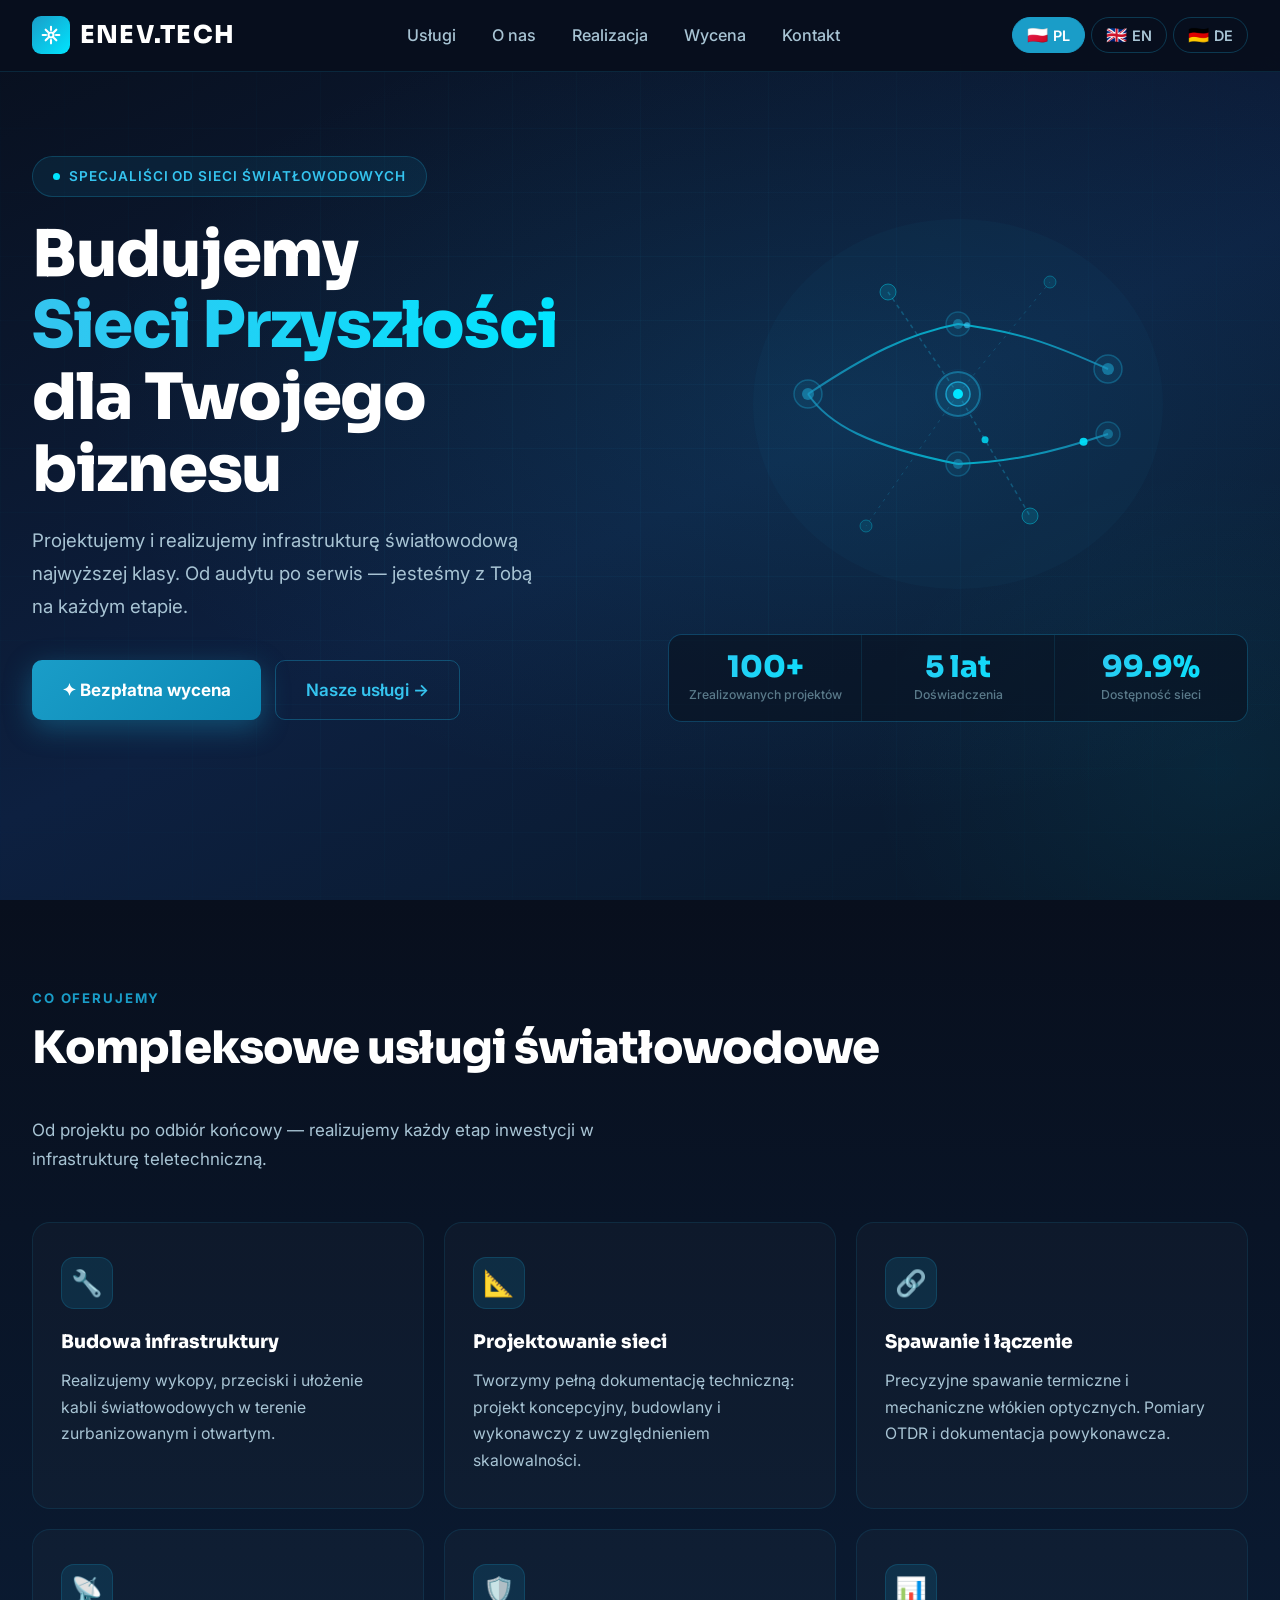
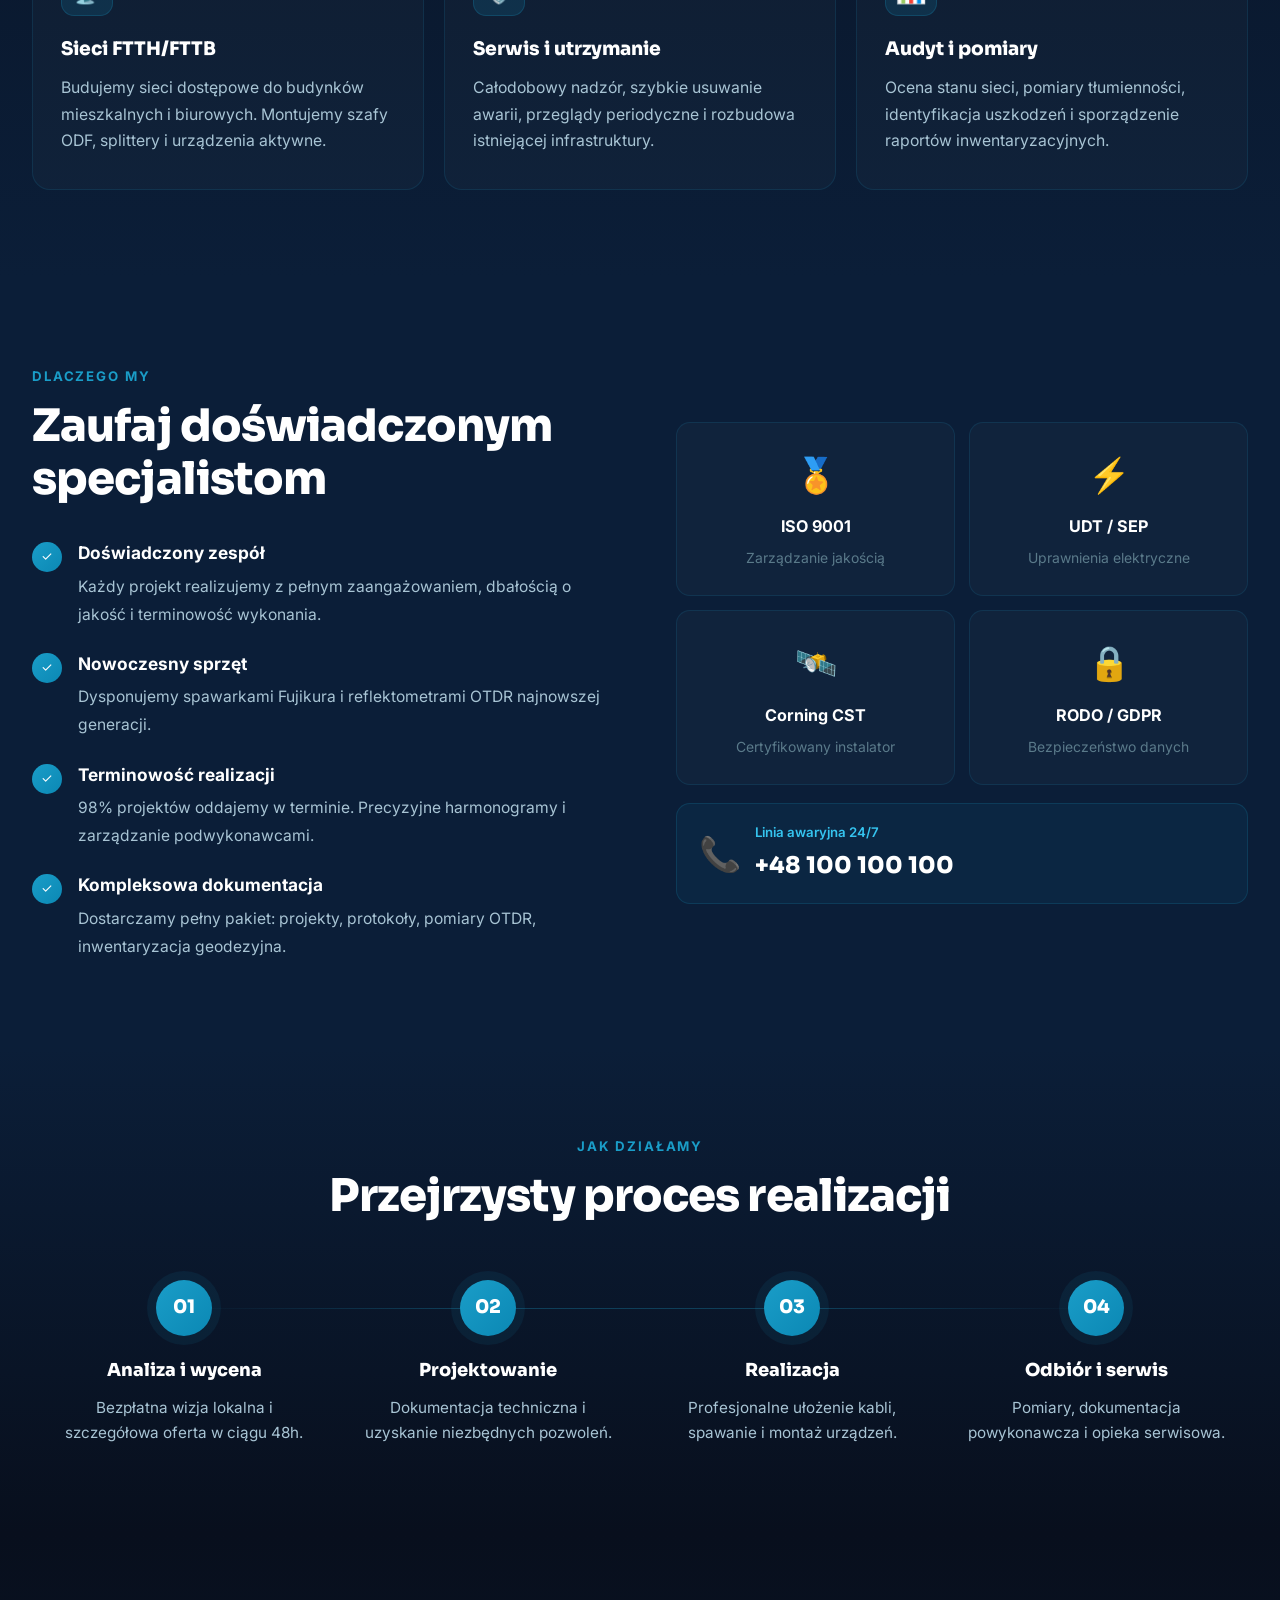
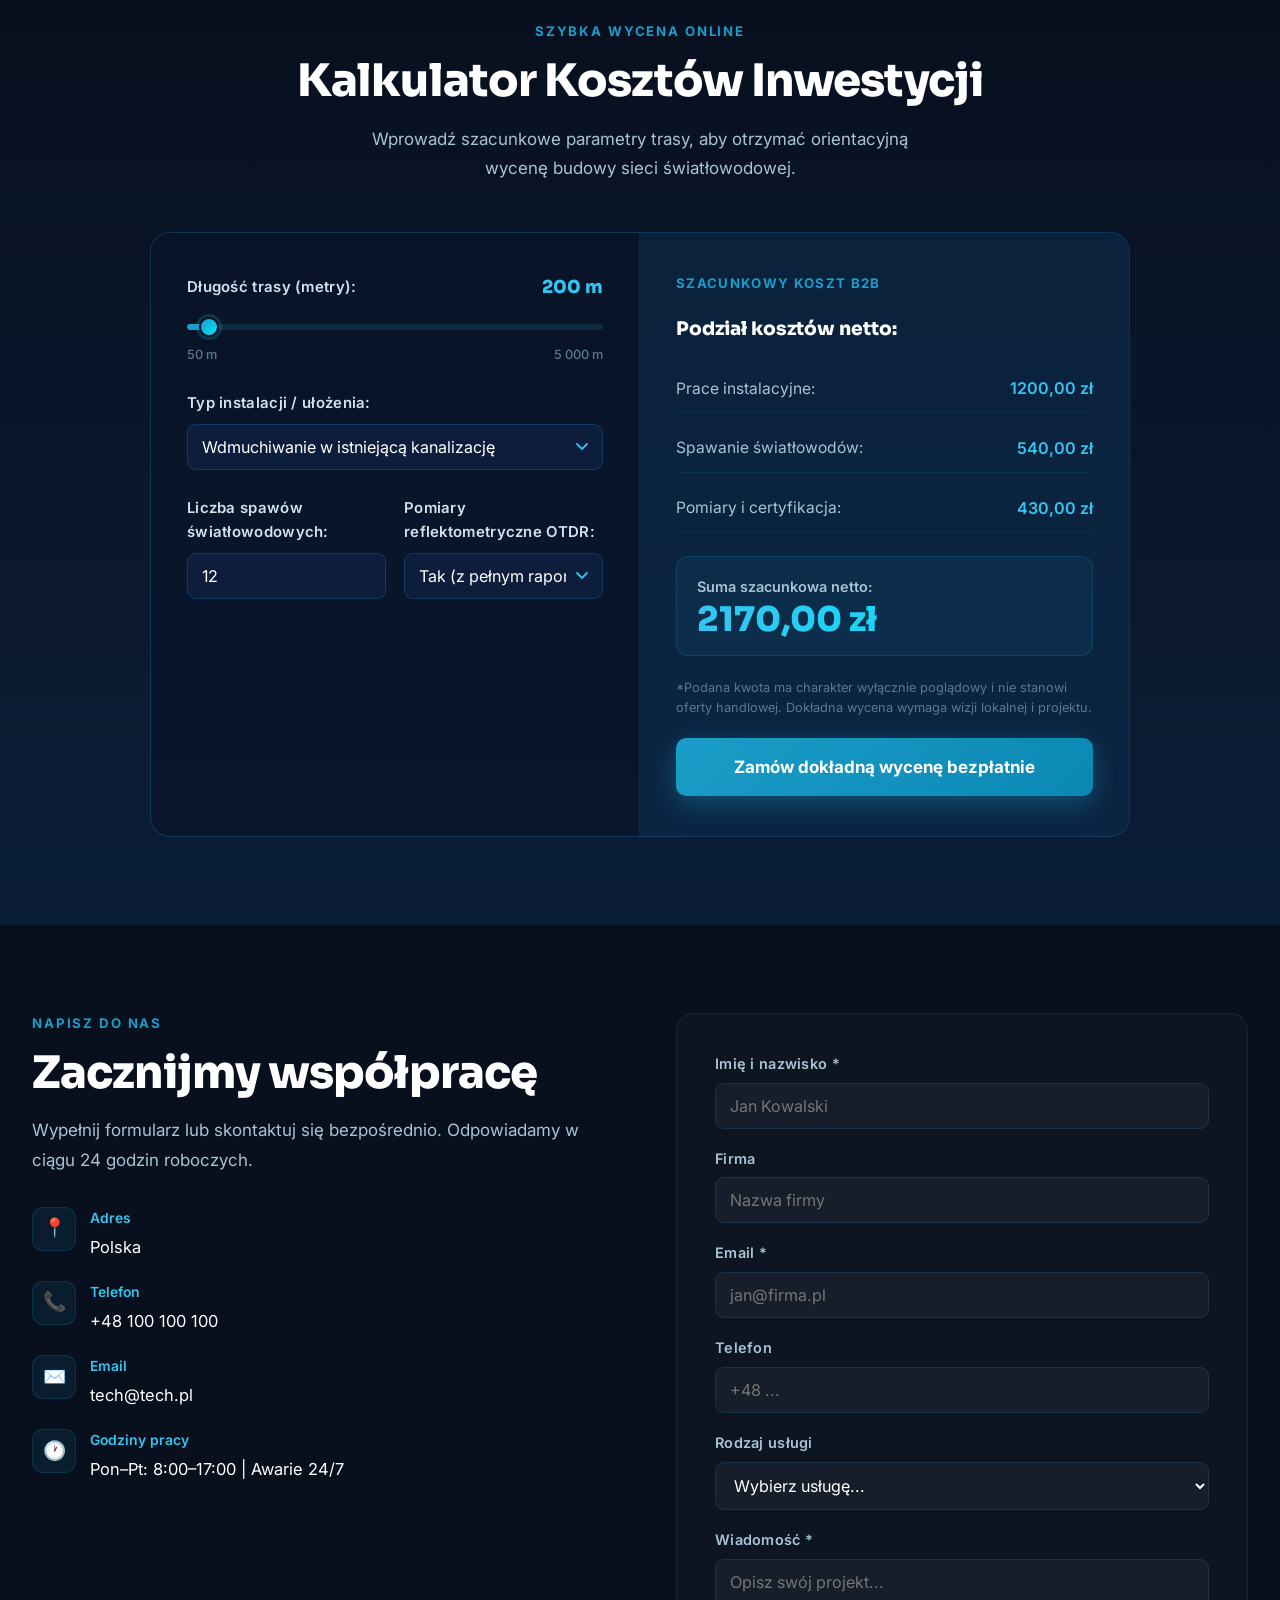
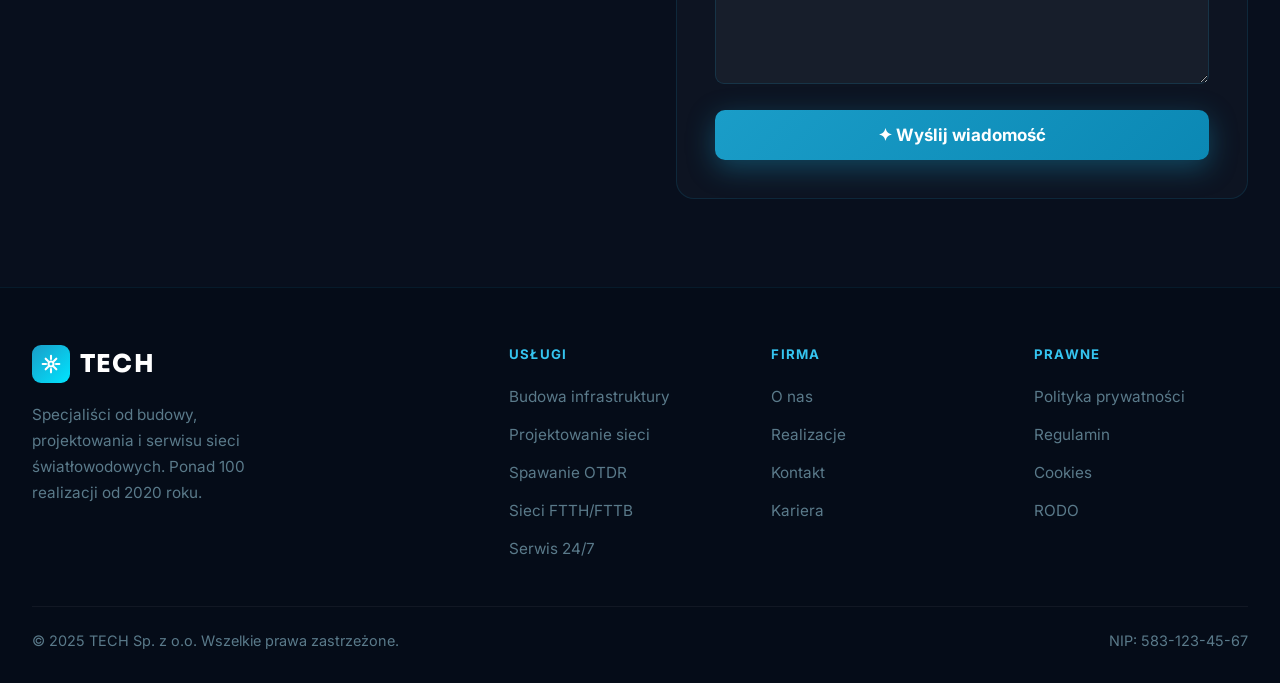
==== commit 4961772f: "name" ====
--- a/index.html
+++ b/index.html
@@ -3,7 +3,7 @@
 	<head>
 		<meta charset="UTF-8" />
 		<meta name="viewport" content="width=device-width, initial-scale=1.0" />
-		<title>TECH – Budowa Sieci Światłowodowych</title>
+		<title>ENEV.TECH – Budowa Sieci Światłowodowych</title>
 		<link
 			href="https://fonts.googleapis.com/css2?family=Inter:wght@300;400;500;600;700;800;900&family=Sora:wght@700;800;900&display=swap"
 			rel="stylesheet"
@@ -1283,7 +1283,7 @@
 							/>
 						</svg>
 					</div>
-					TECH
+					ENEV.TECH
 				</a>
 
 				<ul class="nav-links">
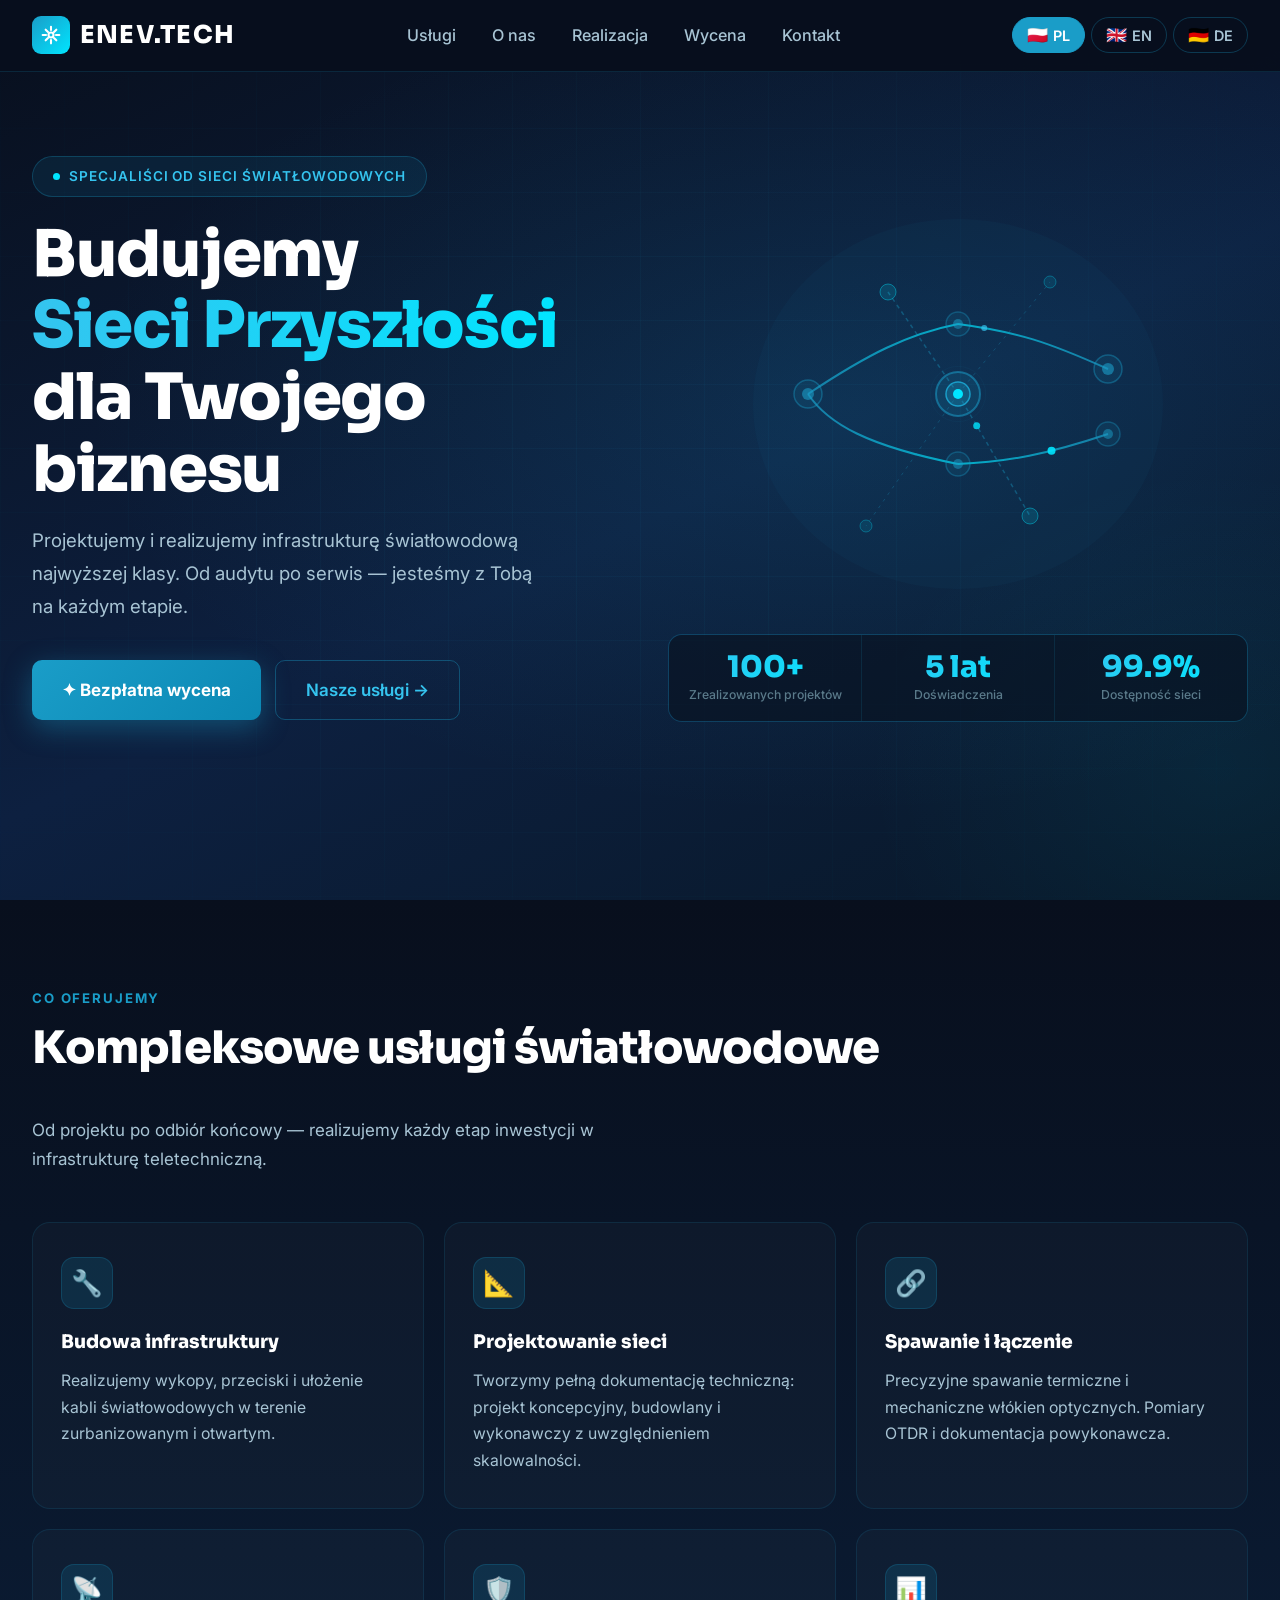
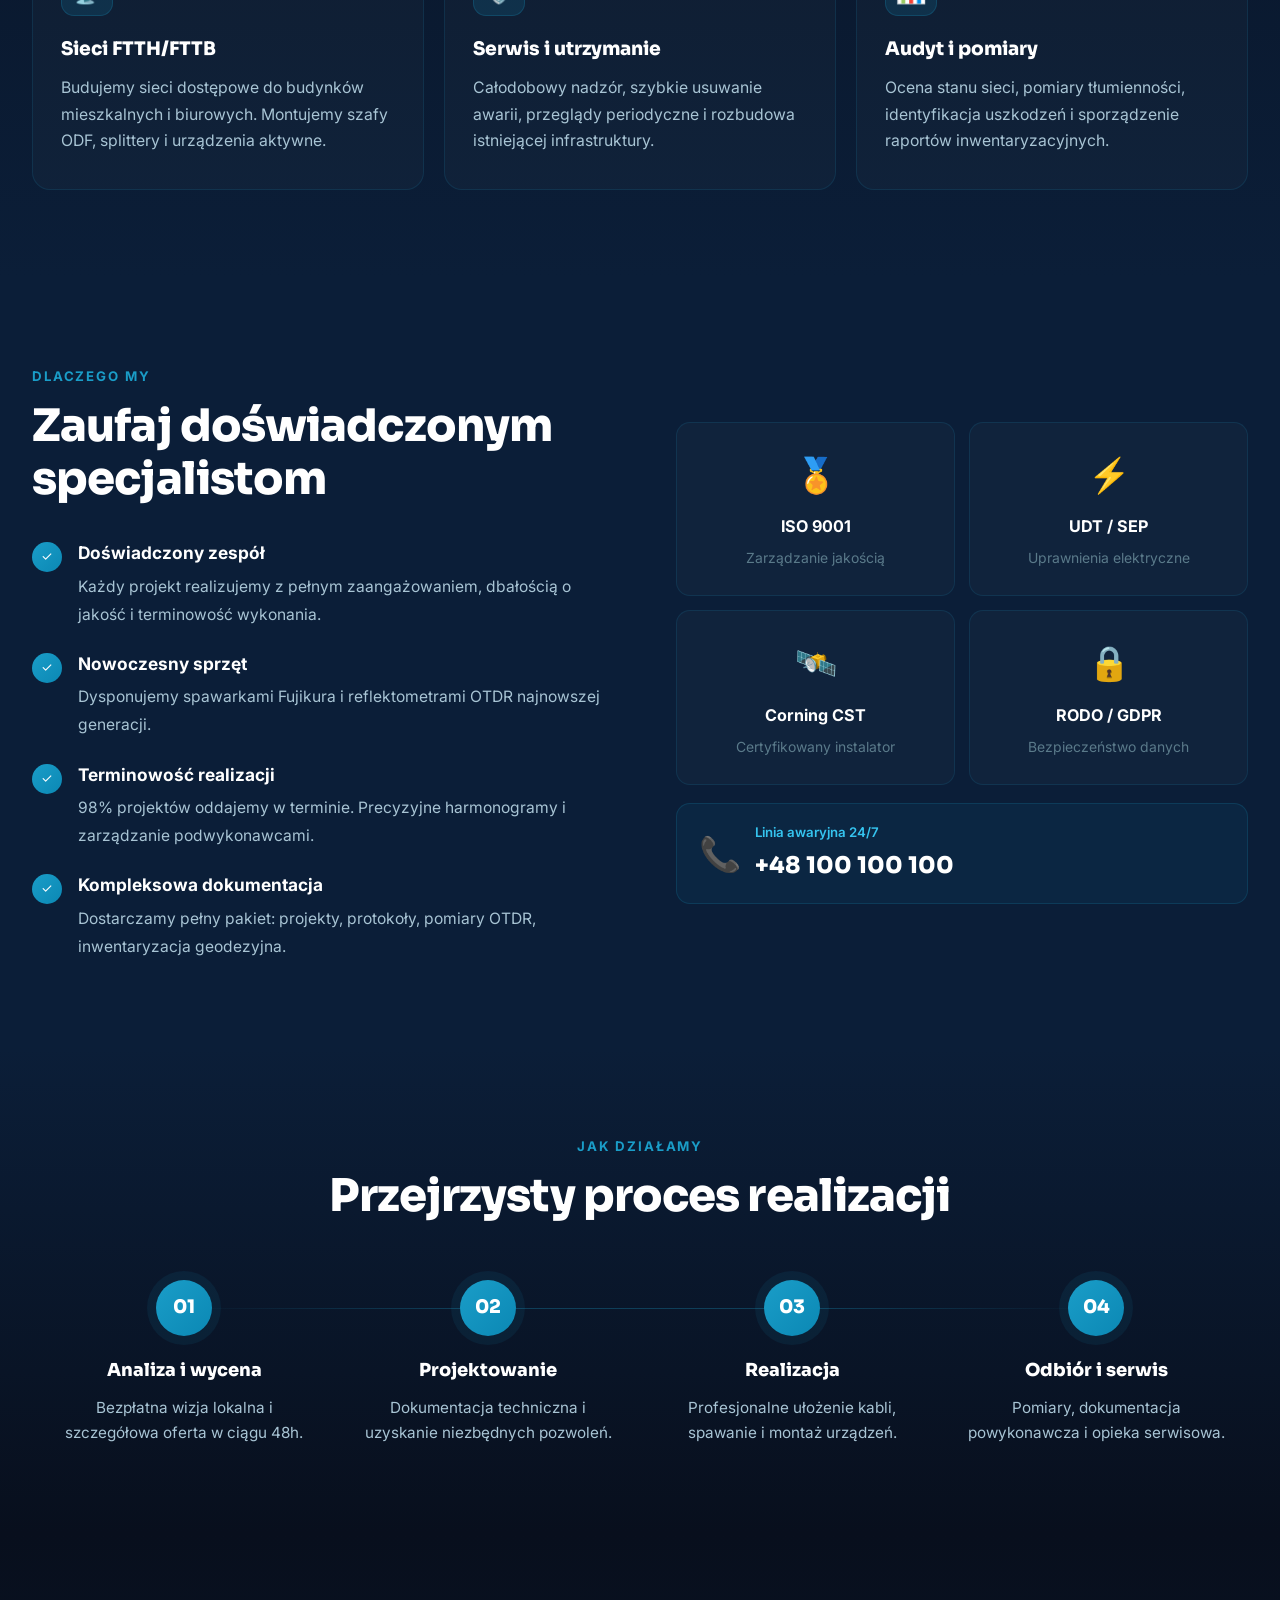
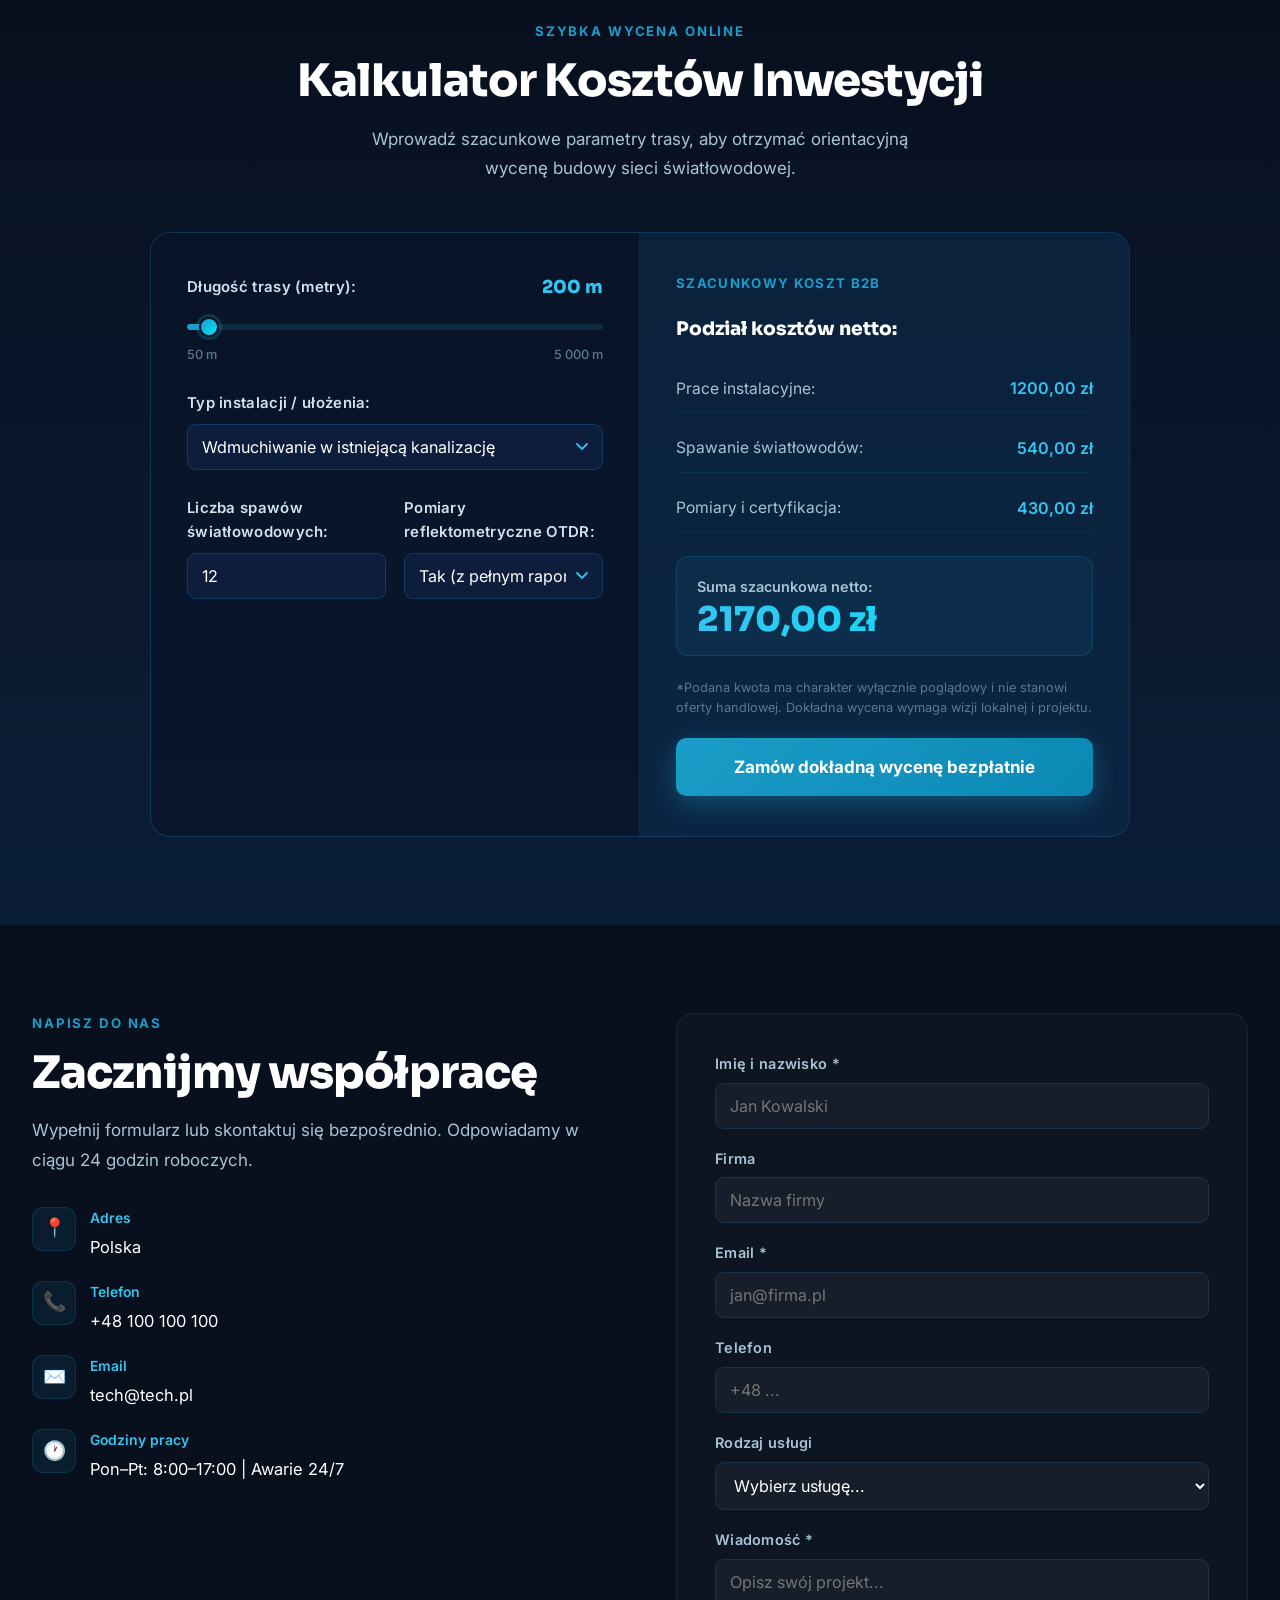
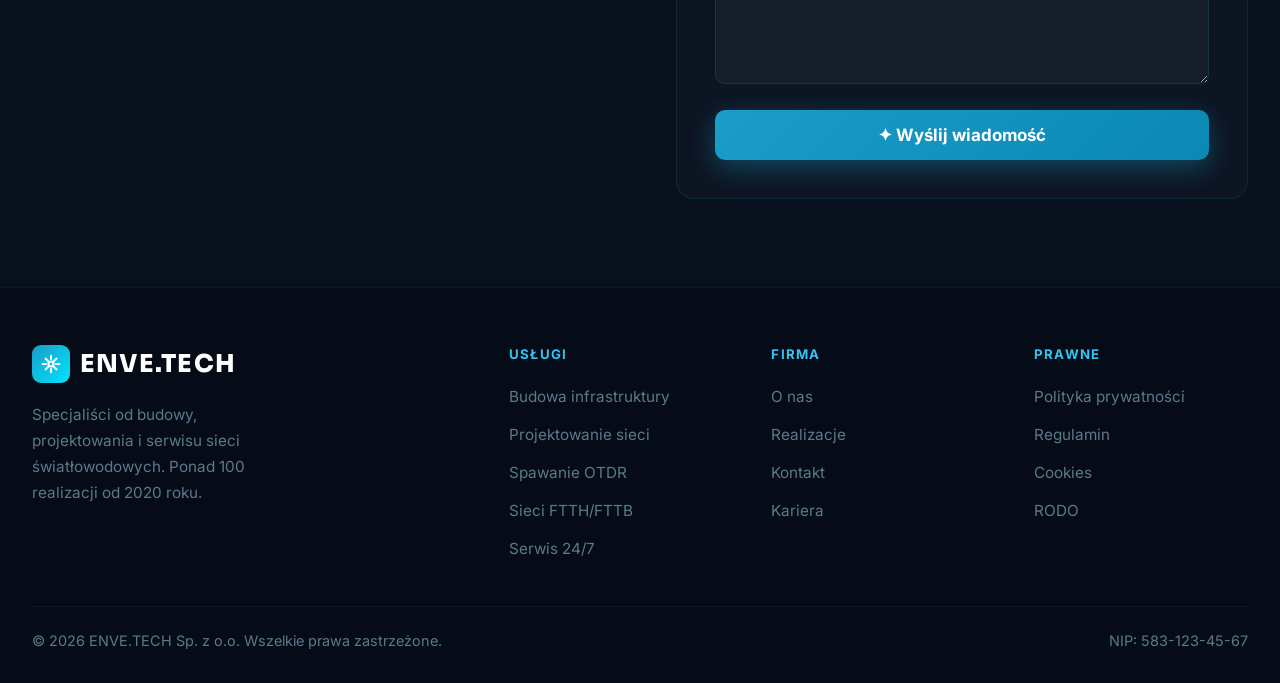
==== commit 8828c036: "name" ====
--- a/index.html
+++ b/index.html
@@ -2228,7 +2228,7 @@
 									/>
 								</svg>
 							</div>
-							TECH
+							ENVE.TECH
 						</a>
 						<p data-i18n="ft_desc">
 							Specjaliści od budowy, projektowania i serwisu sieci
@@ -2296,7 +2296,7 @@
 				</div>
 				<div class="footer-bottom">
 					<p data-i18n="ft_copy">
-						© 2025 TECH Sp. z o.o. Wszelkie prawa zastrzeżone.
+						© 2026 ENVE.TECH Sp. z o.o. Wszelkie prawa zastrzeżone.
 					</p>
 					<p>NIP: 583-123-45-67</p>
 				</div>
@@ -2553,7 +2553,7 @@
 					fl2: "Terms of Use",
 					fl3: "Cookies",
 					fl4: "GDPR",
-					ft_copy: "© 2025 TECH Sp. z o.o. All rights reserved.",
+					ft_copy: "© 2026 ENVE.TECH Sp. z o.o. All rights reserved.",
 				},
 				de: {
 					nav_services: "Leistungen",
@@ -2677,7 +2677,8 @@
 					fl2: "Nutzungsbedingungen",
 					fl3: "Cookies",
 					fl4: "DSGVO",
-					ft_copy: "© 2025 TECH Sp. z o.o. Alle Rechte vorbehalten.",
+					ft_copy:
+						"© 2026 ENVE.TECH Sp. z o.o. Alle Rechte vorbehalten.",
 				},
 			};
 
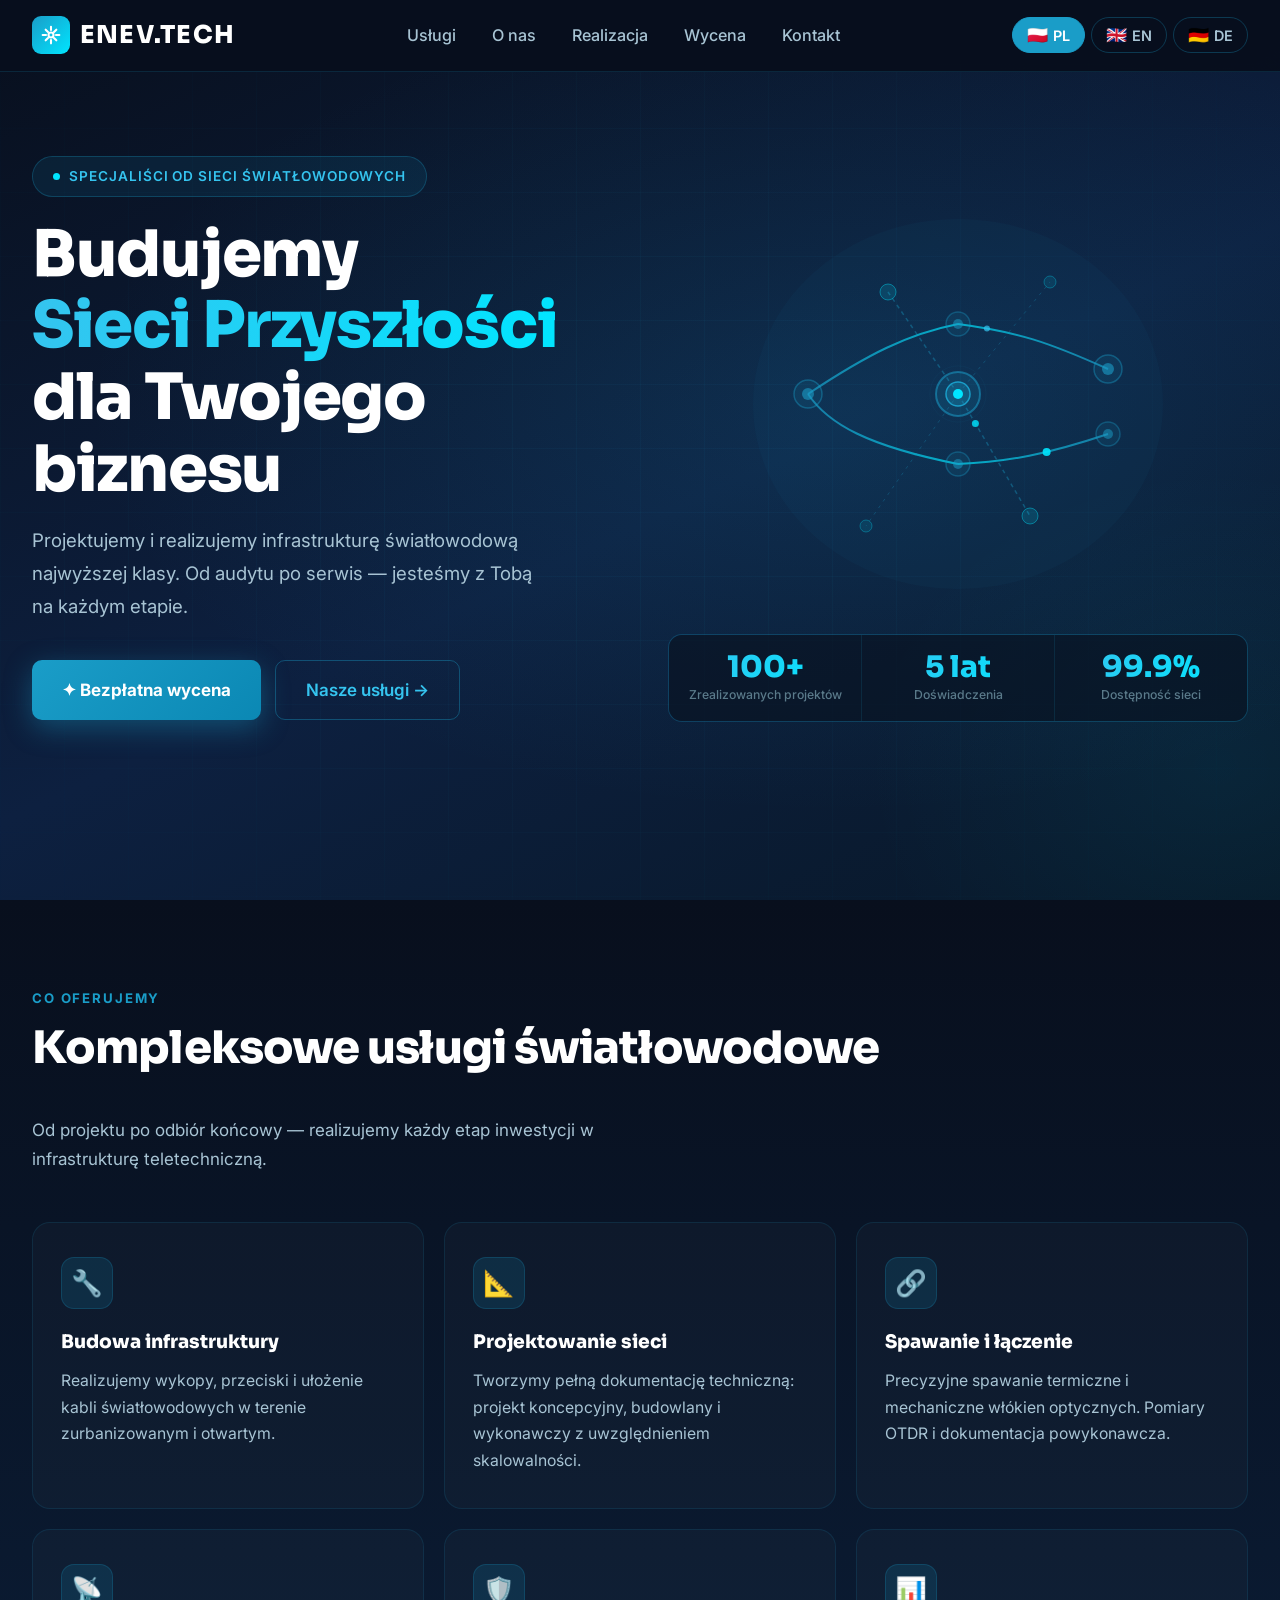
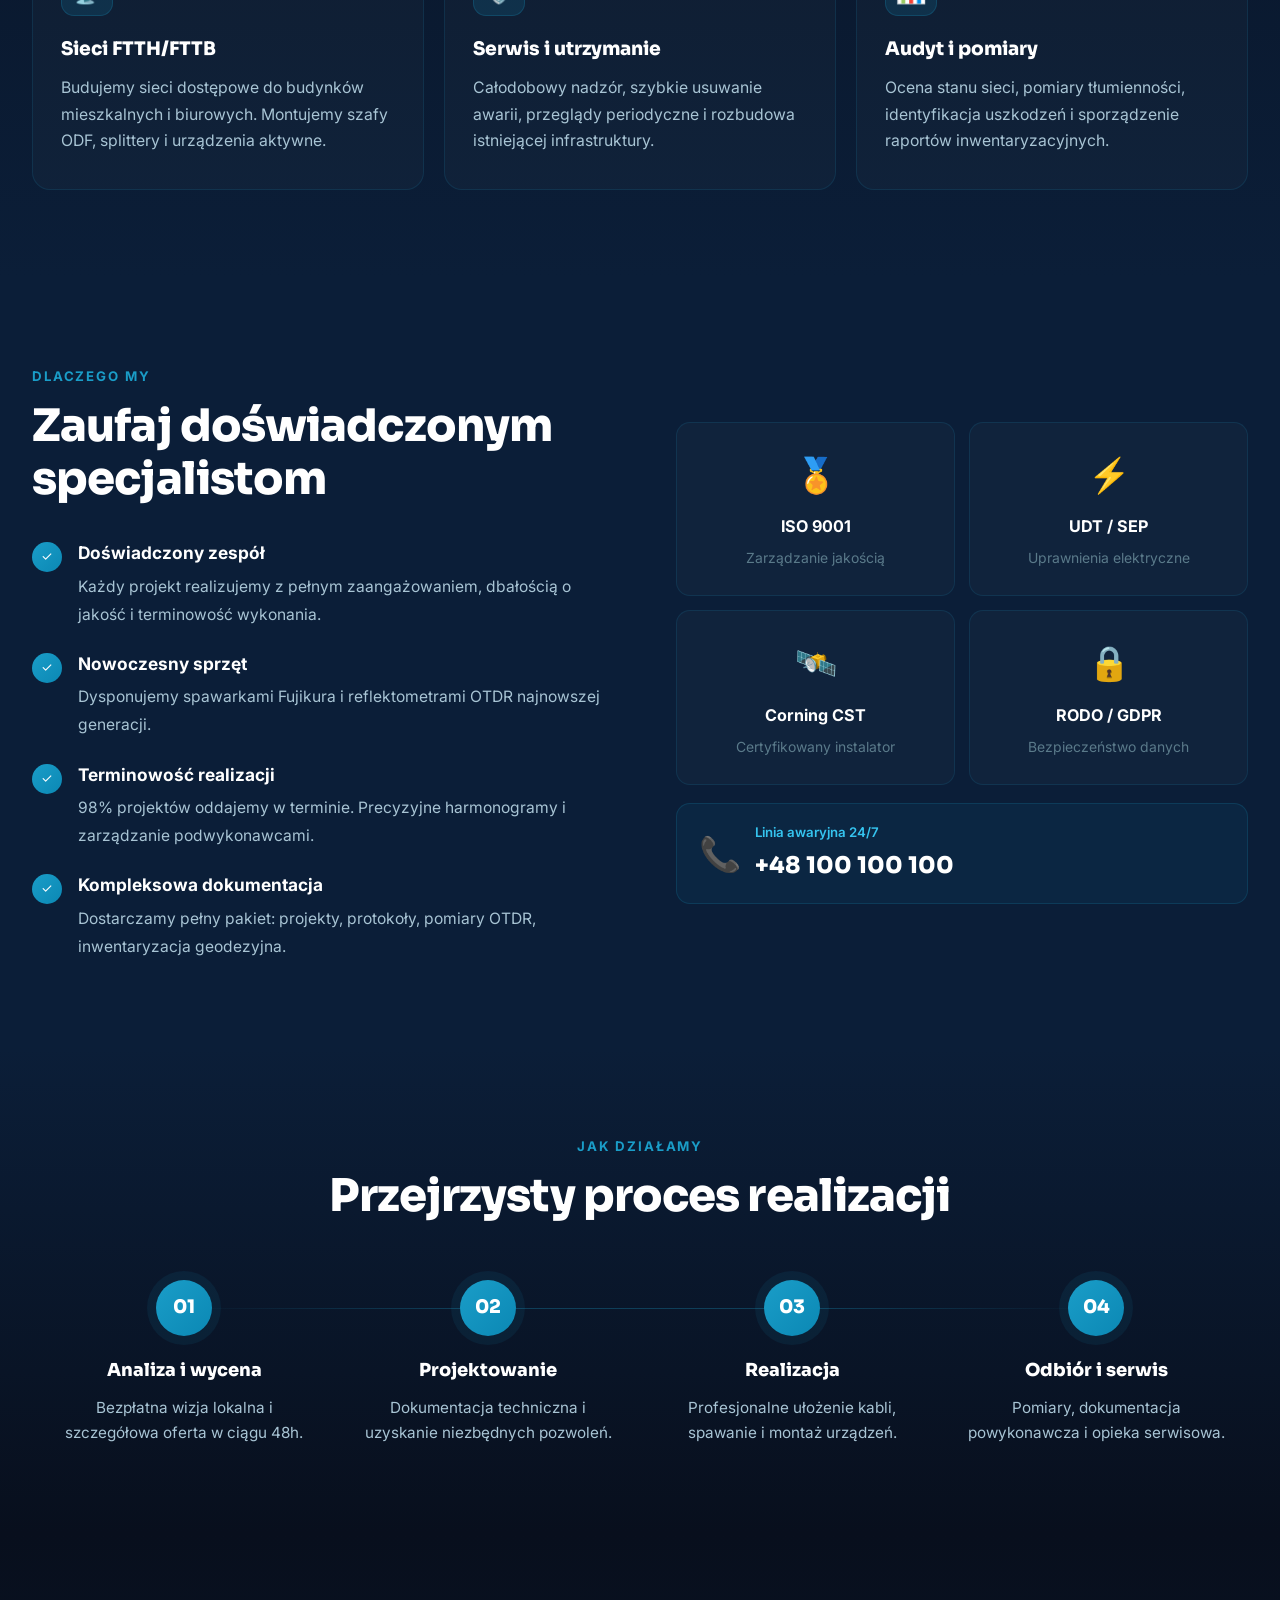
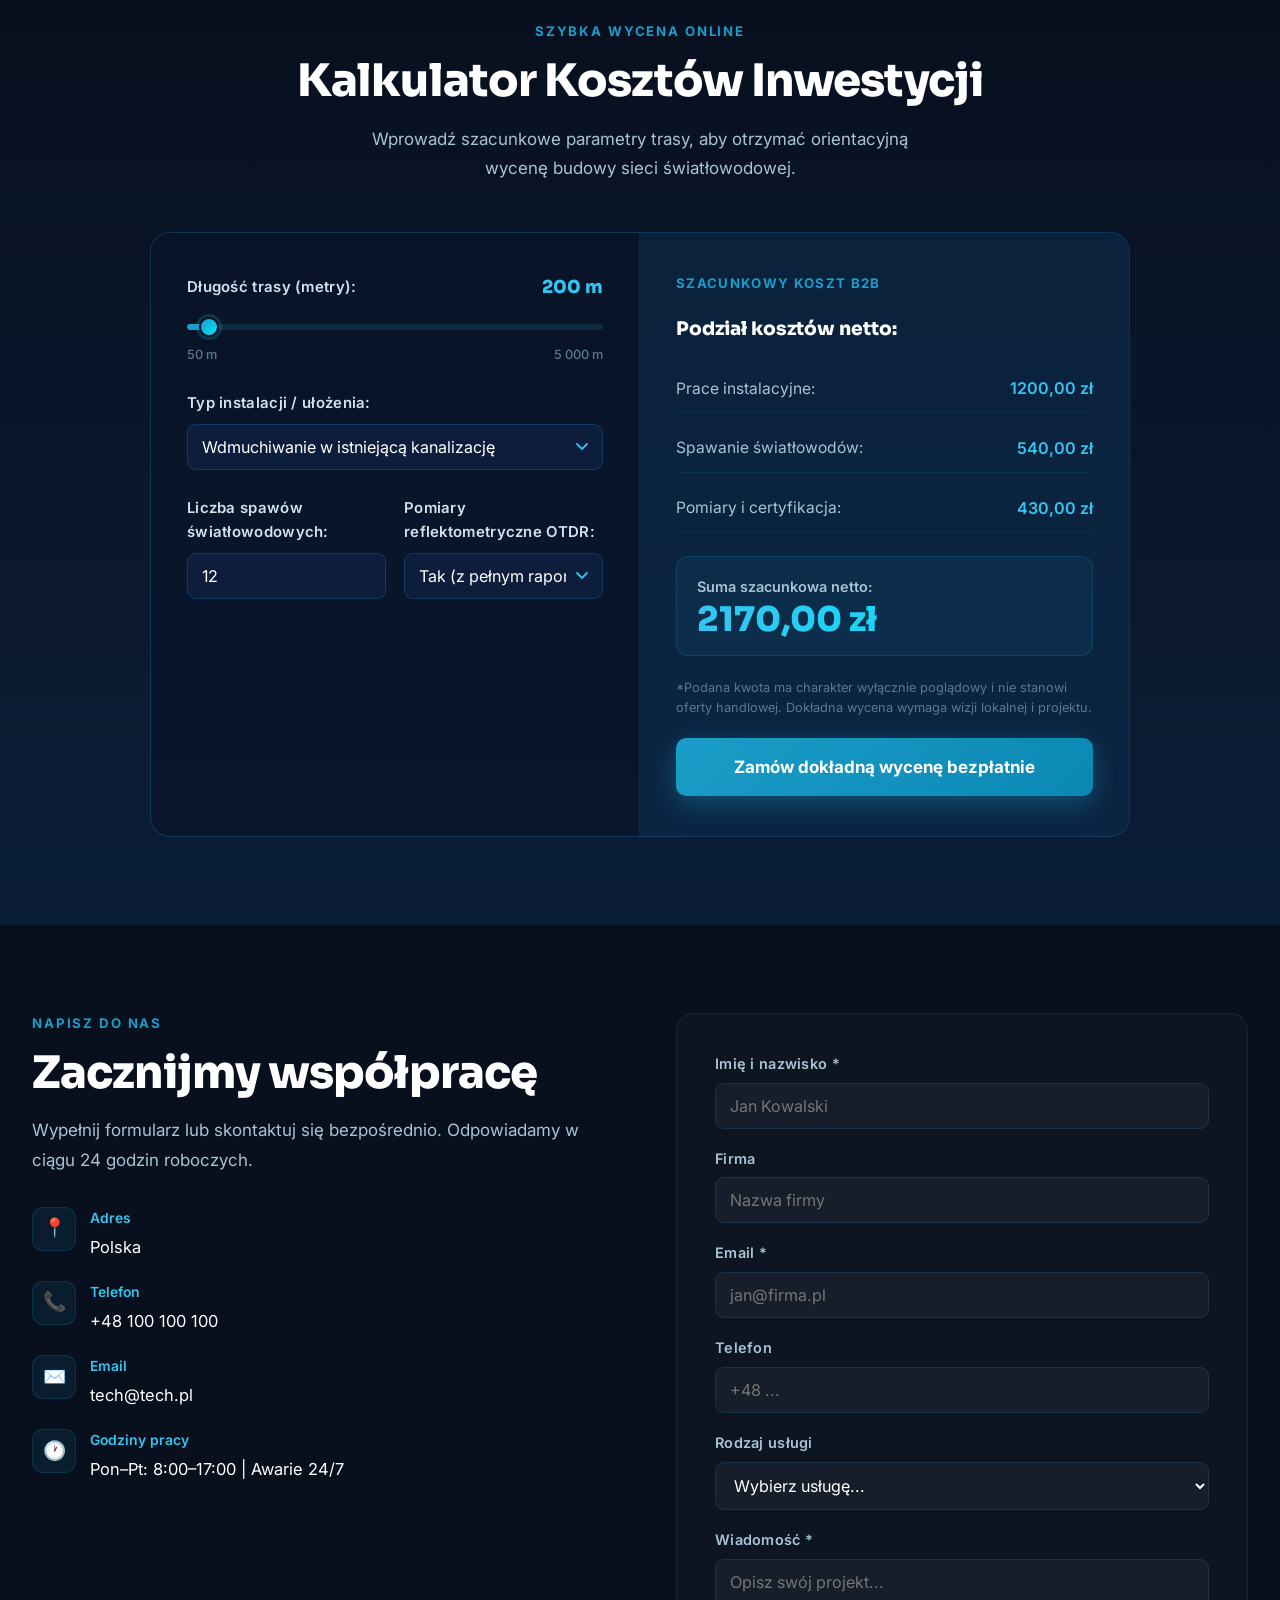
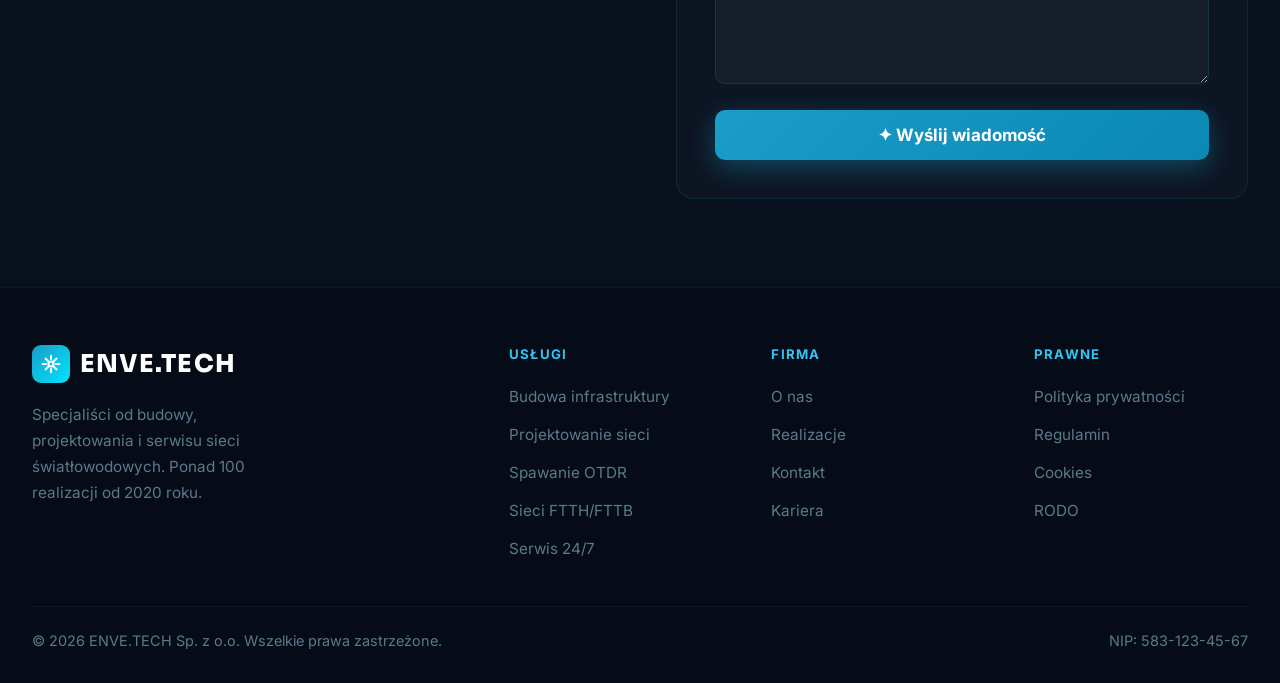
==== commit 06be00ac: "update" ====
--- a/index.html
+++ b/index.html
@@ -39,8 +39,6 @@
 				overflow-x: hidden;
 				line-height: 1.65;
 			}
-
-			/* ━━━ NAVBAR ━━━ */
 			.navbar {
 				position: fixed;
 				top: 0;
@@ -249,8 +247,6 @@
 				border-color: var(--teal);
 				color: var(--white);
 			}
-
-			/* ━━━ HERO ━━━ */
 			.hero {
 				padding-top: var(--nav-h);
 				min-height: 100vh;
@@ -346,8 +342,6 @@
 					transform: scale(1.5);
 				}
 			}
-
-			/* H1 — Sora font, very readable */
 			h1 {
 				font-family: "Sora", sans-serif;
 				font-size: clamp(2.4rem, 5vw, 4rem);
@@ -422,8 +416,6 @@
 				background: rgba(26, 157, 200, 0.09);
 				border-color: var(--teal);
 			}
-
-			/* Stats — right column, below SVG */
 			.hero-inline-stats {
 				display: flex;
 				gap: 0;
@@ -464,8 +456,6 @@
 				font-weight: 500;
 				line-height: 1.3;
 			}
-
-			/* Hero visual — right column: SVG on top, stats below */
 			.hero-visual {
 				display: flex;
 				flex-direction: column;
@@ -487,13 +477,9 @@
 					transform: translateY(-14px);
 				}
 			}
-
-			/* Logo upload zone */
 			.logo-upload-zone {
 				display: none;
 			}
-
-			/* ━━━ SECTIONS ━━━ */
 			section {
 				padding: 88px 0;
 			}
@@ -525,8 +511,6 @@
 				max-width: 580px;
 				font-weight: 400;
 			}
-
-			/* ━━━ SERVICES ━━━ */
 			#services {
 				background: linear-gradient(
 					180deg,
@@ -604,8 +588,6 @@
 				color: var(--gray-300);
 				line-height: 1.68;
 			}
-
-			/* ━━━ WHY US ━━━ */
 			#why {
 				background: #0b1e38;
 			}
@@ -697,8 +679,6 @@
 				font-size: 1.35rem;
 				font-weight: 800;
 			}
-
-			/* ━━━ PROCESS ━━━ */
 			#process {
 				background: linear-gradient(
 					180deg,
@@ -763,8 +743,6 @@
 				color: var(--gray-300);
 				line-height: 1.65;
 			}
-
-			/* ━━━ CALCULATOR ━━━ */
 			#calculator {
 				background: linear-gradient(
 					180deg,
@@ -927,8 +905,6 @@
 				grid-template-columns: 1fr 1fr;
 				gap: 18px;
 			}
-
-			/* Results */
 			.calc-result-label {
 				font-size: 0.78rem;
 				font-weight: 700;
@@ -998,8 +974,6 @@
 				line-height: 1.55;
 				margin-bottom: 20px;
 			}
-
-			/* ━━━ CONTACT ━━━ */
 			#contact {
 				background: var(--blue-deep);
 			}
@@ -1086,8 +1060,6 @@
 			.f-group select option {
 				background: var(--blue-mid);
 			}
-
-			/* ━━━ FOOTER ━━━ */
 			footer {
 				background: #050c18;
 				border-top: 1px solid rgba(26, 157, 200, 0.1);
@@ -1147,8 +1119,6 @@
 				font-size: 0.85rem;
 				color: var(--gray-500);
 			}
-
-			/* ━━━ REVEAL ━━━ */
 			.reveal {
 				opacity: 0;
 				transform: translateY(28px);
@@ -1160,8 +1130,6 @@
 				opacity: 1;
 				transform: translateY(0);
 			}
-
-			/* ━━━ RESPONSIVE ━━━ */
 			@media (max-width: 1024px) {
 				.hero-inner {
 					grid-template-columns: 1fr;
@@ -1264,7 +1232,6 @@
 		</style>
 	</head>
 	<body>
-		<!-- ━━━ NAVBAR ━━━ -->
 		<nav class="navbar">
 			<div class="navbar-inner">
 				<a href="#" class="logo" id="logoLink">
@@ -2302,9 +2269,7 @@
 				</div>
 			</div>
 		</footer>
-
 		<script>
-			/* ━━━ TRANSLATIONS ━━━ */
 			const T = {
 				pl: {
 					nav_services: "Usługi",
@@ -2681,9 +2646,6 @@
 						"© 2026 ENVE.TECH Sp. z o.o. Alle Rechte vorbehalten.",
 				},
 			};
-
-			/* ━━━ CURRENCY CONFIG ━━━ */
-			// PLN base prices — EN/DE divide by exchange rate to show EUR
 			const CURRENCY = {
 				pl: {
 					code: "PLN",
@@ -2711,8 +2673,6 @@
 				},
 			};
 			let currentLang = "pl";
-
-			/* ━━━ LANGUAGE ━━━ */
 			function setLang(lang, btn) {
 				currentLang = lang;
 				document.documentElement.lang = lang;
@@ -2731,10 +2691,8 @@
 						)
 							b.classList.add("active");
 					});
-				calculateCosts(); // recalculate with new currency
-			}
-
-			/* ━━━ MOBILE MENU ━━━ */
+				calculateCosts();
+			}
 			function toggleMenu() {
 				document.getElementById("drawer").classList.toggle("open");
 				document.getElementById("hamburger").classList.toggle("open");
@@ -2743,8 +2701,6 @@
 				document.getElementById("drawer").classList.remove("open");
 				document.getElementById("hamburger").classList.remove("open");
 			}
-
-			/* ━━━ CALCULATOR ━━━ */
 			const rangeInput = document.getElementById("calc-range");
 			const rangeVal = document.getElementById("range-val");
 			const typeSelect = document.getElementById("calc-type");
@@ -2775,7 +2731,6 @@
 				rangeVal.textContent = distance + " m";
 				updateRangeTrack();
 
-				// Calculate in PLN base, then convert
 				const installPLN = distance * costPerMeter;
 				const splicesPLN = splicesCount * cur.spliceUnit;
 				const otdrPLN = isOtdr
@@ -2802,9 +2757,6 @@
 			splicesInput.addEventListener("input", calculateCosts);
 			otdrSelect.addEventListener("change", calculateCosts);
 			calculateCosts();
-
-			/* ━━━ LOGO UPLOAD ━━━ */
-			// Clicking the logo box opens file picker
 			document
 				.getElementById("logoBox")
 				.addEventListener("click", function (e) {
@@ -2823,7 +2775,6 @@
 						const box = document.getElementById("logoBox");
 						box.innerHTML = "";
 						box.appendChild(img);
-						// Also update footer logo
 						const fBox = document.getElementById("footerLogoBox");
 						if (fBox) {
 							const img2 = img.cloneNode();
@@ -2833,8 +2784,6 @@
 					};
 					inp.click();
 				});
-
-			/* ━━━ SCROLL REVEAL ━━━ */
 			const obs = new IntersectionObserver(
 				(entries) => {
 					entries.forEach((e) => {
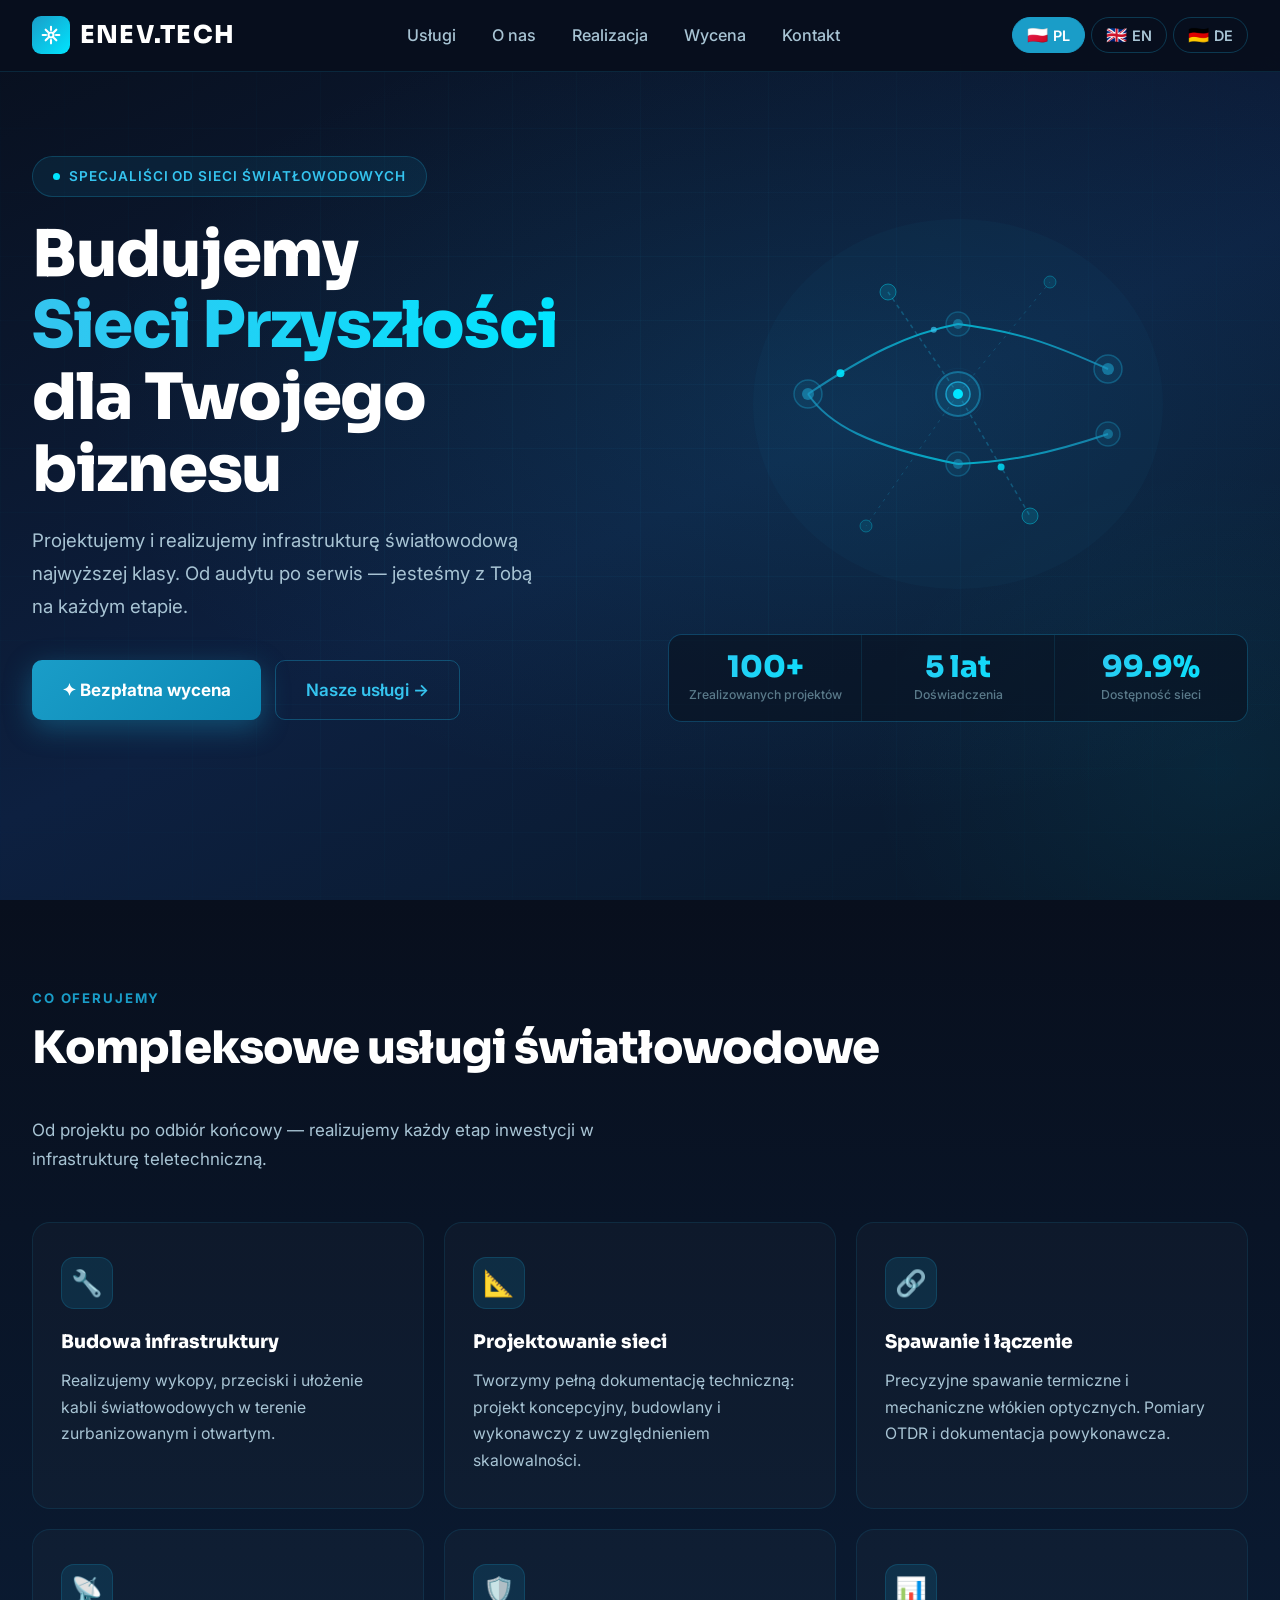
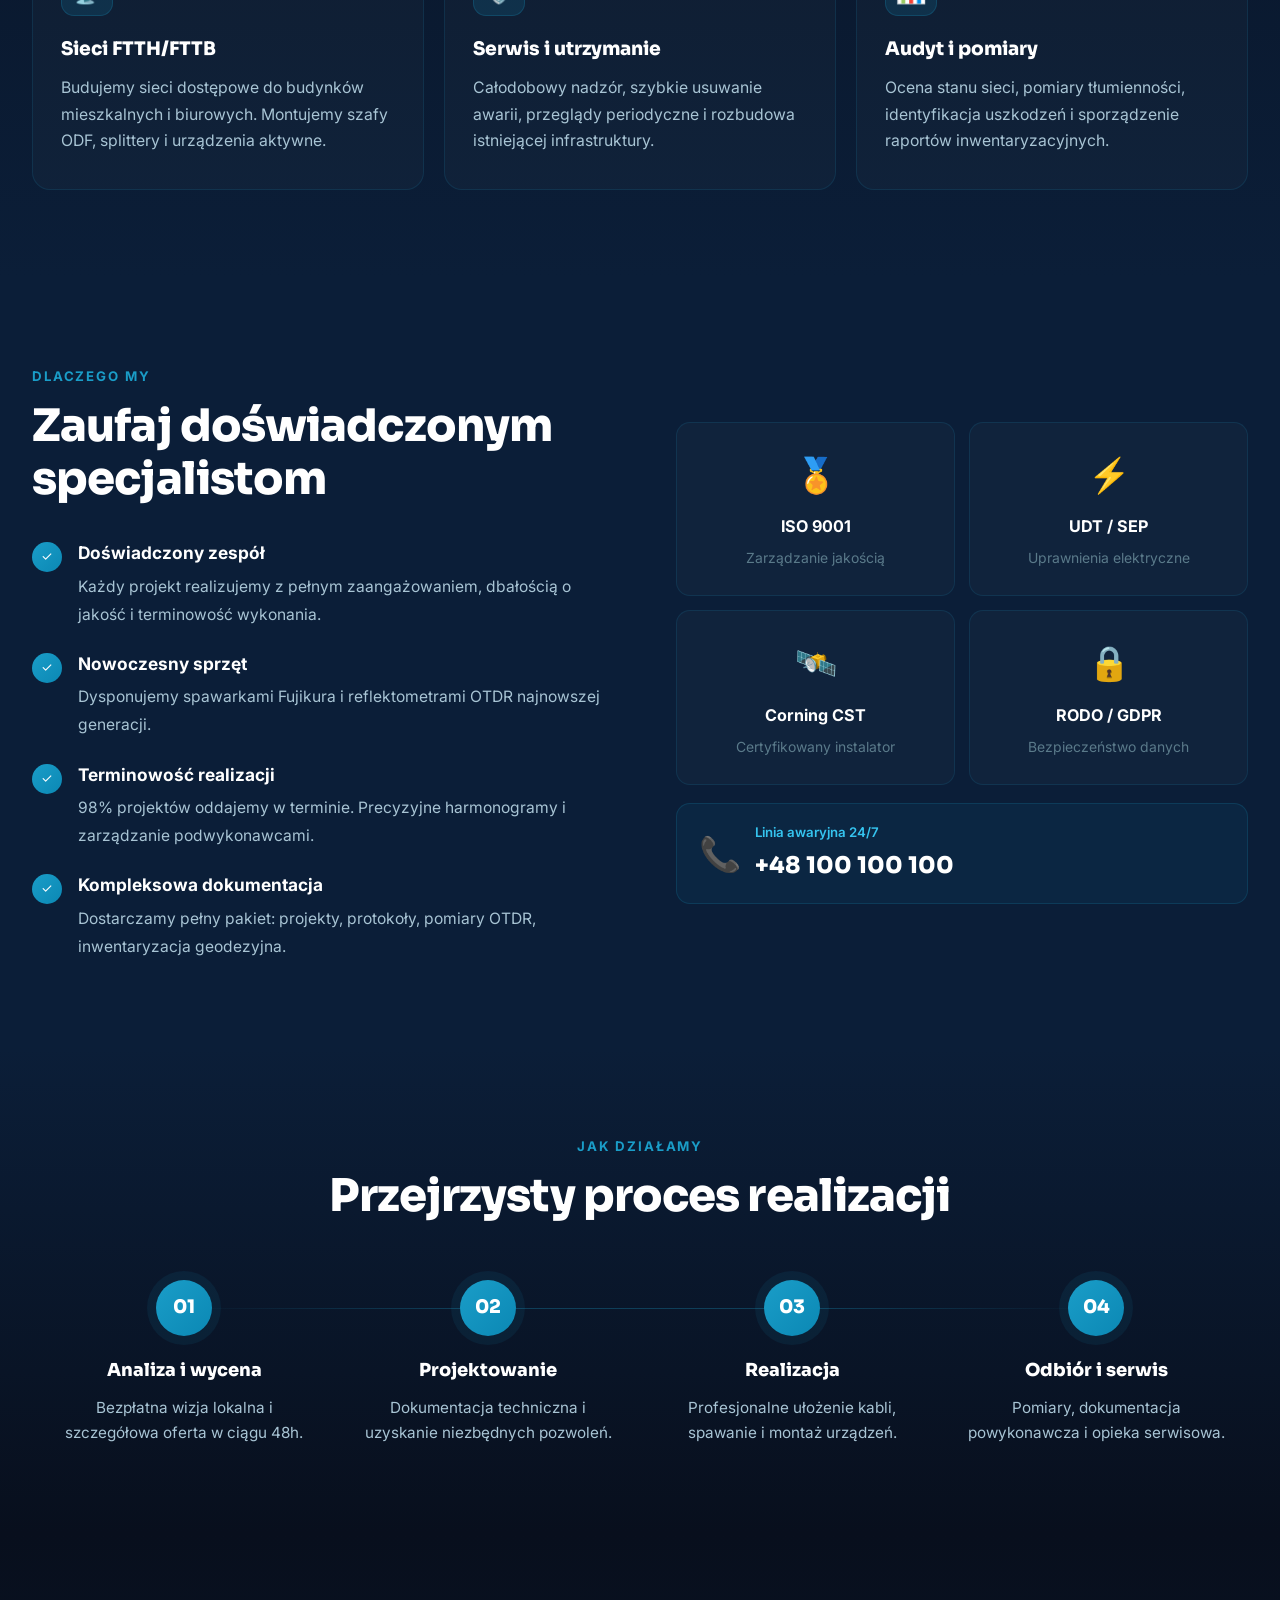
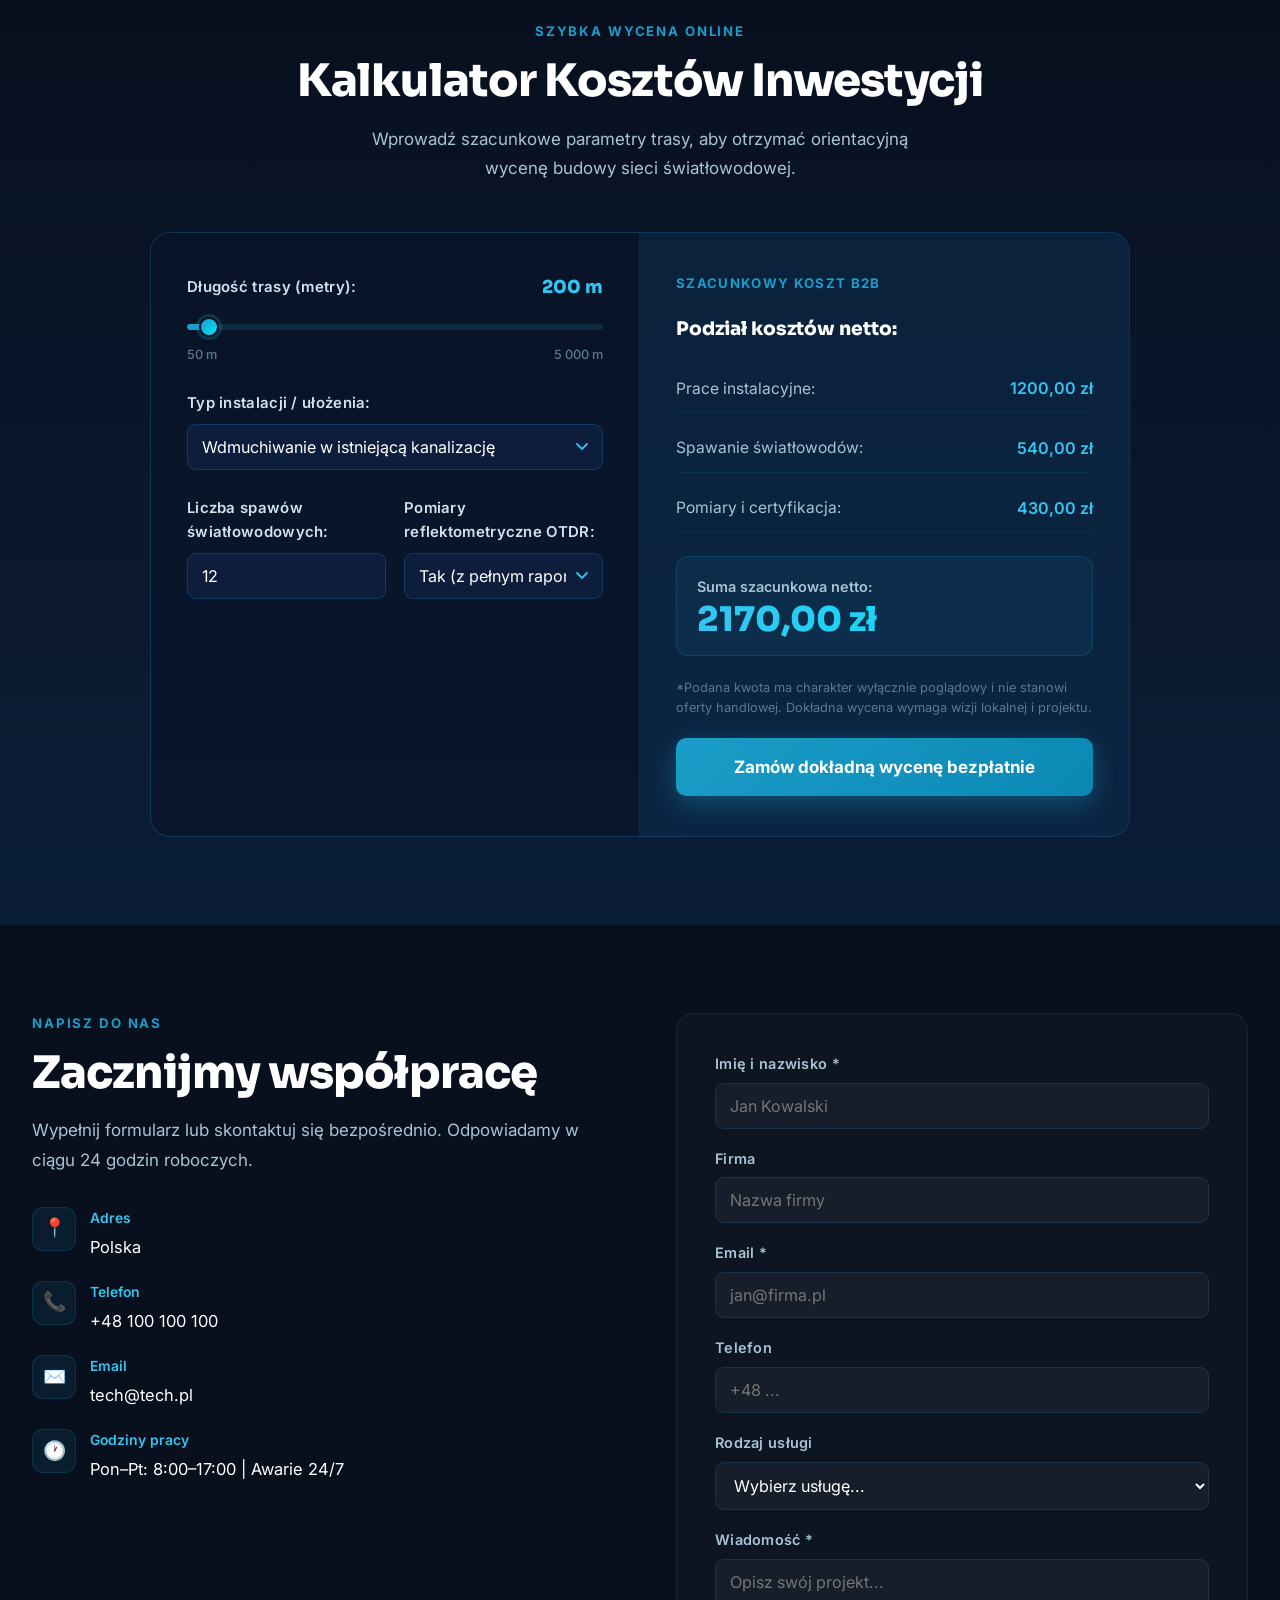
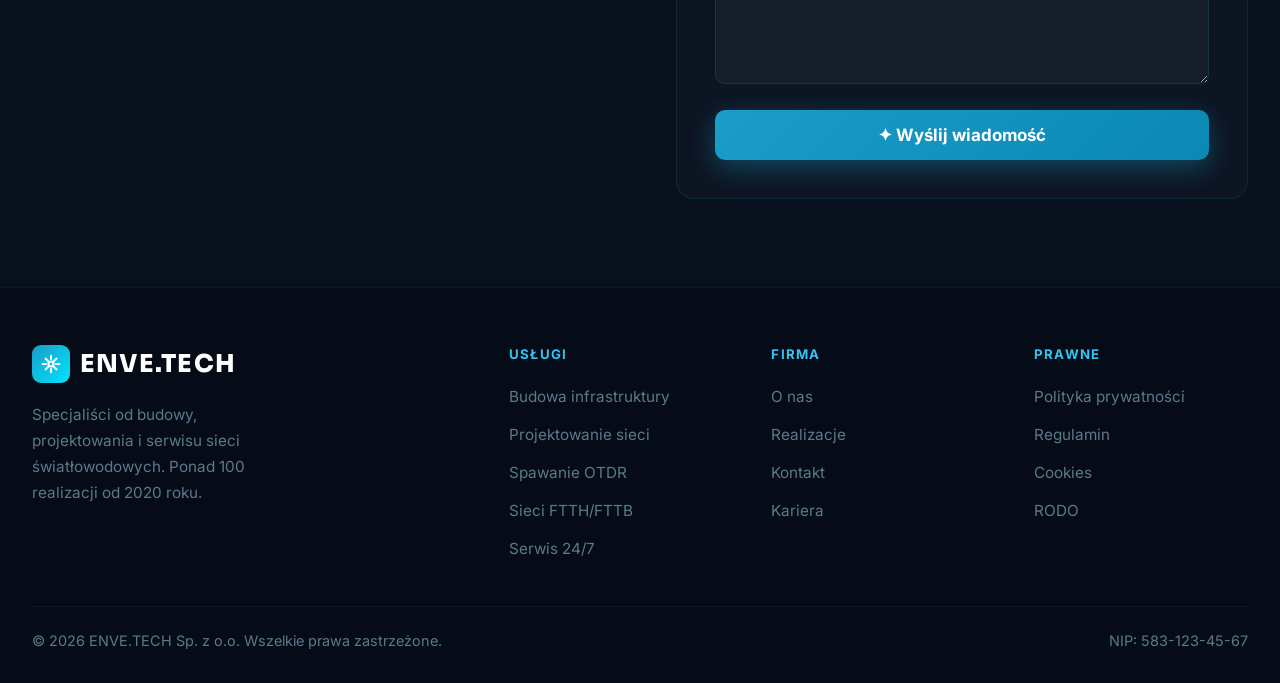
==== commit eb482b7e: "update" ====
--- a/index.html
+++ b/index.html
@@ -8,1228 +8,9 @@
 			href="https://fonts.googleapis.com/css2?family=Inter:wght@300;400;500;600;700;800;900&family=Sora:wght@700;800;900&display=swap"
 			rel="stylesheet"
 		/>
-		<style>
-			:root {
-				--blue-deep: #080f1d;
-				--blue-mid: #0d2040;
-				--teal: #1a9dc8;
-				--teal-light: #35c4ef;
-				--accent: #00e5ff;
-				--white: #ffffff;
-				--gray-200: #d0e4ee;
-				--gray-300: #a8c4d4;
-				--gray-500: #5a7a8a;
-				--nav-h: 72px;
-			}
-			*,
-			*::before,
-			*::after {
-				box-sizing: border-box;
-				margin: 0;
-				padding: 0;
-			}
-			html {
-				scroll-behavior: smooth;
-				font-size: 17px;
-			}
-			body {
-				font-family: "Inter", sans-serif;
-				background: var(--blue-deep);
-				color: var(--white);
-				overflow-x: hidden;
-				line-height: 1.65;
-			}
-			.navbar {
-				position: fixed;
-				top: 0;
-				left: 0;
-				right: 0;
-				z-index: 1000;
-				height: var(--nav-h);
-				background: rgba(8, 15, 29, 0.97);
-				backdrop-filter: blur(14px);
-				border-bottom: 1px solid rgba(26, 157, 200, 0.18);
-				display: flex;
-				align-items: center;
-			}
-			.navbar-inner {
-				width: 100%;
-				max-width: 1280px;
-				margin: 0 auto;
-				padding: 0 32px;
-				display: flex;
-				align-items: center;
-				justify-content: space-between;
-				gap: 16px;
-			}
-			.logo {
-				display: flex;
-				align-items: center;
-				gap: 10px;
-				font-family: "Sora", sans-serif;
-				font-size: 1.45rem;
-				font-weight: 900;
-				color: var(--white);
-				text-decoration: none;
-				letter-spacing: 0.05em;
-				flex-shrink: 0;
-			}
-			.logo-box {
-				width: 38px;
-				height: 38px;
-				background: linear-gradient(135deg, var(--teal), var(--accent));
-				border-radius: 9px;
-				display: flex;
-				align-items: center;
-				justify-content: center;
-				overflow: hidden;
-				flex-shrink: 0;
-			}
-			.logo-box img {
-				width: 100%;
-				height: 100%;
-				object-fit: cover;
-				border-radius: 9px;
-			}
-			.logo-box svg {
-				width: 20px;
-				height: 20px;
-			}
-			.logo-upload-hint {
-				display: none;
-			}
-			.nav-links {
-				display: flex;
-				align-items: center;
-				gap: 36px;
-				list-style: none;
-			}
-			.nav-links a {
-				color: var(--gray-300);
-				text-decoration: none;
-				font-size: 0.95rem;
-				font-weight: 500;
-				transition: color 0.2s;
-			}
-			.nav-links a:hover {
-				color: var(--accent);
-			}
-			.lang-switcher {
-				display: flex;
-				align-items: center;
-				gap: 6px;
-				flex-shrink: 0;
-			}
-			.lang-btn {
-				display: flex;
-				align-items: center;
-				gap: 5px;
-				padding: 7px 14px;
-				border: 1.5px solid rgba(26, 157, 200, 0.3);
-				background: transparent;
-				border-radius: 24px;
-				color: var(--gray-300);
-				font-size: 0.85rem;
-				font-weight: 600;
-				font-family: "Inter", sans-serif;
-				cursor: pointer;
-				transition: all 0.2s;
-				white-space: nowrap;
-			}
-			.lang-btn .flag {
-				font-size: 1rem;
-			}
-			.lang-btn:hover {
-				border-color: var(--teal);
-				color: var(--white);
-				background: rgba(26, 157, 200, 0.1);
-			}
-			.lang-btn.active {
-				background: var(--teal);
-				border-color: var(--teal);
-				color: var(--white);
-			}
-			.hamburger {
-				display: none;
-				flex-direction: column;
-				gap: 5px;
-				background: none;
-				border: none;
-				cursor: pointer;
-				padding: 6px;
-				margin-left: 4px;
-			}
-			.hamburger span {
-				display: block;
-				width: 26px;
-				height: 2.5px;
-				background: var(--gray-300);
-				border-radius: 2px;
-				transition: all 0.3s;
-			}
-			.hamburger.open span:nth-child(1) {
-				transform: translateY(7.5px) rotate(45deg);
-			}
-			.hamburger.open span:nth-child(2) {
-				opacity: 0;
-			}
-			.hamburger.open span:nth-child(3) {
-				transform: translateY(-7.5px) rotate(-45deg);
-			}
-			.mobile-drawer {
-				display: none;
-				position: fixed;
-				top: var(--nav-h);
-				left: 0;
-				right: 0;
-				background: rgba(8, 15, 29, 0.99);
-				border-bottom: 1px solid rgba(26, 157, 200, 0.15);
-				padding: 24px 28px 32px;
-				z-index: 999;
-				flex-direction: column;
-			}
-			.mobile-drawer.open {
-				display: flex;
-			}
-			.mobile-nav-links {
-				list-style: none;
-				margin-bottom: 24px;
-			}
-			.mobile-nav-links li {
-				border-bottom: 1px solid rgba(255, 255, 255, 0.06);
-			}
-			.mobile-nav-links a {
-				display: block;
-				padding: 15px 0;
-				color: var(--white);
-				text-decoration: none;
-				font-size: 1.15rem;
-				font-weight: 600;
-				transition: color 0.2s;
-			}
-			.mobile-nav-links a:hover {
-				color: var(--accent);
-			}
-			.mobile-lang-bar {
-				display: flex;
-				gap: 8px;
-				background: rgba(255, 255, 255, 0.03);
-				border: 1px solid rgba(26, 157, 200, 0.14);
-				border-radius: 14px;
-				padding: 8px;
-			}
-			.mobile-lang-btn {
-				flex: 1;
-				display: flex;
-				align-items: center;
-				justify-content: center;
-				gap: 7px;
-				padding: 13px 8px;
-				border: 1.5px solid rgba(26, 157, 200, 0.22);
-				background: transparent;
-				border-radius: 10px;
-				color: var(--gray-300);
-				font-size: 0.95rem;
-				font-weight: 700;
-				font-family: "Inter", sans-serif;
-				cursor: pointer;
-				transition: all 0.2s;
-			}
-			.mobile-lang-btn .flag {
-				font-size: 1.25rem;
-			}
-			.mobile-lang-btn.active {
-				background: var(--teal);
-				border-color: var(--teal);
-				color: var(--white);
-			}
-			.mobile-lang-btn:not(.active):hover {
-				border-color: var(--teal);
-				color: var(--white);
-			}
-			.hero {
-				padding-top: var(--nav-h);
-				min-height: 100vh;
-				display: flex;
-				flex-direction: column;
-				justify-content: center;
-				position: relative;
-				overflow: hidden;
-			}
-			.hero-bg {
-				position: absolute;
-				inset: 0;
-				background:
-					radial-gradient(
-						ellipse 90% 70% at 65% 45%,
-						rgba(26, 157, 200, 0.12) 0%,
-						transparent 65%
-					),
-					radial-gradient(
-						ellipse 50% 60% at 95% 85%,
-						rgba(0, 229, 255, 0.06) 0%,
-						transparent 55%
-					),
-					linear-gradient(
-						155deg,
-						#080f1d 0%,
-						#0d2040 55%,
-						#081828 100%
-					);
-			}
-			.grid-bg {
-				position: absolute;
-				inset: 0;
-				background-image:
-					linear-gradient(
-						rgba(26, 157, 200, 0.05) 1px,
-						transparent 1px
-					),
-					linear-gradient(
-						90deg,
-						rgba(26, 157, 200, 0.05) 1px,
-						transparent 1px
-					);
-				background-size: 64px 64px;
-				mask-image: radial-gradient(
-					ellipse 75% 75% at 50% 50%,
-					black 25%,
-					transparent 100%
-				);
-			}
-			.hero-inner {
-				max-width: 1280px;
-				margin: 0 auto;
-				padding: 64px 32px 32px;
-				position: relative;
-				z-index: 2;
-				display: grid;
-				grid-template-columns: 1fr 1fr;
-				gap: 56px;
-				align-items: center;
-			}
-			.hero-tag {
-				display: inline-flex;
-				align-items: center;
-				gap: 9px;
-				background: rgba(26, 157, 200, 0.1);
-				border: 1px solid rgba(26, 157, 200, 0.28);
-				border-radius: 32px;
-				padding: 8px 20px;
-				font-size: 0.8rem;
-				font-weight: 600;
-				color: var(--teal-light);
-				letter-spacing: 0.07em;
-				text-transform: uppercase;
-				margin-bottom: 22px;
-			}
-			.hero-tag::before {
-				content: "";
-				width: 7px;
-				height: 7px;
-				background: var(--accent);
-				border-radius: 50%;
-				animation: blink 2s infinite;
-			}
-			@keyframes blink {
-				0%,
-				100% {
-					opacity: 1;
-					transform: scale(1);
-				}
-				50% {
-					opacity: 0.4;
-					transform: scale(1.5);
-				}
-			}
-			h1 {
-				font-family: "Sora", sans-serif;
-				font-size: clamp(2.4rem, 5vw, 4rem);
-				font-weight: 900;
-				line-height: 1.12;
-				letter-spacing: -0.02em;
-				margin-bottom: 20px;
-			}
-			h1 .hl {
-				background: linear-gradient(
-					100deg,
-					var(--teal-light),
-					var(--accent)
-				);
-				-webkit-background-clip: text;
-				-webkit-text-fill-color: transparent;
-				background-clip: text;
-			}
-
-			.hero-desc {
-				font-size: 1.1rem;
-				color: var(--gray-300);
-				line-height: 1.75;
-				max-width: 500px;
-				margin-bottom: 36px;
-				font-weight: 400;
-			}
-			.hero-btns {
-				display: flex;
-				gap: 14px;
-				flex-wrap: wrap;
-				margin-bottom: 40px;
-			}
-			.btn-pri {
-				display: inline-flex;
-				align-items: center;
-				gap: 8px;
-				padding: 15px 30px;
-				background: linear-gradient(135deg, var(--teal), #0b88b4);
-				color: var(--white);
-				border: none;
-				border-radius: 10px;
-				font-size: 1rem;
-				font-weight: 700;
-				font-family: "Inter", sans-serif;
-				cursor: pointer;
-				text-decoration: none;
-				box-shadow: 0 8px 28px rgba(26, 157, 200, 0.38);
-				transition: all 0.25s;
-			}
-			.btn-pri:hover {
-				transform: translateY(-3px);
-				box-shadow: 0 14px 40px rgba(26, 157, 200, 0.55);
-			}
-			.btn-sec {
-				display: inline-flex;
-				align-items: center;
-				gap: 8px;
-				padding: 15px 30px;
-				background: transparent;
-				color: var(--teal-light);
-				border: 1.5px solid rgba(26, 157, 200, 0.38);
-				border-radius: 10px;
-				font-size: 1rem;
-				font-weight: 600;
-				font-family: "Inter", sans-serif;
-				cursor: pointer;
-				text-decoration: none;
-				transition: all 0.25s;
-			}
-			.btn-sec:hover {
-				background: rgba(26, 157, 200, 0.09);
-				border-color: var(--teal);
-			}
-			.hero-inline-stats {
-				display: flex;
-				gap: 0;
-				border: 1px solid rgba(26, 157, 200, 0.22);
-				border-radius: 14px;
-				overflow: hidden;
-				background: rgba(26, 157, 200, 0.06);
-				width: 100%;
-			}
-			.his-cell {
-				flex: 1;
-				padding: 18px 10px;
-				text-align: center;
-				border-right: 1px solid rgba(26, 157, 200, 0.14);
-				background: rgba(8, 15, 29, 0.65);
-			}
-			.his-cell:last-child {
-				border-right: none;
-			}
-			.his-num {
-				font-family: "Sora", sans-serif;
-				font-size: 1.75rem;
-				font-weight: 900;
-				background: linear-gradient(
-					120deg,
-					var(--teal-light),
-					var(--accent)
-				);
-				-webkit-background-clip: text;
-				-webkit-text-fill-color: transparent;
-				background-clip: text;
-				line-height: 1;
-				margin-bottom: 5px;
-			}
-			.his-lbl {
-				font-size: 0.72rem;
-				color: var(--gray-500);
-				font-weight: 500;
-				line-height: 1.3;
-			}
-			.hero-visual {
-				display: flex;
-				flex-direction: column;
-				align-items: center;
-				justify-content: center;
-				gap: 20px;
-			}
-			.net-svg {
-				width: 100%;
-				max-width: 460px;
-				animation: float 7s ease-in-out infinite;
-			}
-			@keyframes float {
-				0%,
-				100% {
-					transform: translateY(0);
-				}
-				50% {
-					transform: translateY(-14px);
-				}
-			}
-			.logo-upload-zone {
-				display: none;
-			}
-			section {
-				padding: 88px 0;
-			}
-			.inner {
-				max-width: 1280px;
-				margin: 0 auto;
-				padding: 0 32px;
-			}
-			.sec-label {
-				font-size: 0.78rem;
-				font-weight: 700;
-				letter-spacing: 0.14em;
-				text-transform: uppercase;
-				color: var(--teal);
-				margin-bottom: 12px;
-			}
-			h2 {
-				font-family: "Sora", sans-serif;
-				font-size: clamp(1.8rem, 3.5vw, 2.8rem);
-				font-weight: 800;
-				line-height: 1.2;
-				letter-spacing: -0.02em;
-				margin-bottom: 16px;
-			}
-			.sec-sub {
-				font-size: 1rem;
-				color: var(--gray-300);
-				line-height: 1.72;
-				max-width: 580px;
-				font-weight: 400;
-			}
-			#services {
-				background: linear-gradient(
-					180deg,
-					var(--blue-deep) 0%,
-					#0b1e38 100%
-				);
-			}
-			.svc-head {
-				display: flex;
-				justify-content: space-between;
-				align-items: flex-end;
-				margin-bottom: 48px;
-				gap: 24px;
-				flex-wrap: wrap;
-			}
-			.svc-grid {
-				display: grid;
-				grid-template-columns: repeat(3, 1fr);
-				gap: 20px;
-			}
-			.svc-card {
-				background: rgba(255, 255, 255, 0.025);
-				border: 1px solid rgba(26, 157, 200, 0.14);
-				border-radius: 18px;
-				padding: 34px 28px;
-				transition: all 0.3s;
-				position: relative;
-				overflow: hidden;
-			}
-			.svc-card::after {
-				content: "";
-				position: absolute;
-				top: 0;
-				left: 0;
-				right: 0;
-				height: 2px;
-				background: linear-gradient(
-					90deg,
-					transparent,
-					var(--teal),
-					transparent
-				);
-				opacity: 0;
-				transition: opacity 0.3s;
-			}
-			.svc-card:hover {
-				background: rgba(26, 157, 200, 0.055);
-				border-color: rgba(26, 157, 200, 0.32);
-				transform: translateY(-5px);
-				box-shadow: 0 22px 52px rgba(0, 0, 0, 0.35);
-			}
-			.svc-card:hover::after {
-				opacity: 1;
-			}
-			.svc-icon {
-				width: 52px;
-				height: 52px;
-				background: rgba(26, 157, 200, 0.15);
-				border: 1px solid rgba(26, 157, 200, 0.22);
-				border-radius: 13px;
-				display: flex;
-				align-items: center;
-				justify-content: center;
-				font-size: 1.5rem;
-				margin-bottom: 18px;
-			}
-			.svc-card h3 {
-				font-family: "Sora", sans-serif;
-				font-size: 1.1rem;
-				font-weight: 800;
-				margin-bottom: 10px;
-			}
-			.svc-card p {
-				font-size: 0.93rem;
-				color: var(--gray-300);
-				line-height: 1.68;
-			}
-			#why {
-				background: #0b1e38;
-			}
-			.why-grid {
-				display: grid;
-				grid-template-columns: 1fr 1fr;
-				gap: 72px;
-				align-items: center;
-			}
-			.why-list {
-				list-style: none;
-				display: flex;
-				flex-direction: column;
-				gap: 22px;
-				margin-top: 32px;
-			}
-			.why-item {
-				display: flex;
-				gap: 16px;
-				align-items: flex-start;
-			}
-			.why-check {
-				flex-shrink: 0;
-				width: 30px;
-				height: 30px;
-				background: linear-gradient(135deg, var(--teal), #0b88b4);
-				border-radius: 50%;
-				display: flex;
-				align-items: center;
-				justify-content: center;
-				font-size: 0.78rem;
-				margin-top: 3px;
-			}
-			.why-item-text strong {
-				display: block;
-				font-size: 1.02rem;
-				font-weight: 700;
-				margin-bottom: 4px;
-			}
-			.why-item-text span {
-				font-size: 0.92rem;
-				color: var(--gray-300);
-				line-height: 1.65;
-			}
-			.cert-cards {
-				display: grid;
-				grid-template-columns: 1fr 1fr;
-				gap: 14px;
-			}
-			.cert-card {
-				background: rgba(255, 255, 255, 0.025);
-				border: 1px solid rgba(26, 157, 200, 0.14);
-				border-radius: 14px;
-				padding: 24px 18px;
-				text-align: center;
-			}
-			.cert-icon {
-				font-size: 2rem;
-				margin-bottom: 10px;
-			}
-			.cert-card strong {
-				display: block;
-				font-size: 0.95rem;
-				font-weight: 700;
-				margin-bottom: 4px;
-			}
-			.cert-card span {
-				font-size: 0.82rem;
-				color: var(--gray-500);
-			}
-			.hotline-box {
-				margin-top: 18px;
-				background: rgba(26, 157, 200, 0.07);
-				border: 1px solid rgba(26, 157, 200, 0.18);
-				border-radius: 14px;
-				padding: 18px 22px;
-				display: flex;
-				gap: 14px;
-				align-items: center;
-			}
-			.hotline-label {
-				font-size: 0.78rem;
-				color: var(--teal-light);
-				font-weight: 600;
-				margin-bottom: 3px;
-			}
-			.big-phone {
-				font-family: "Sora", sans-serif;
-				font-size: 1.35rem;
-				font-weight: 800;
-			}
-			#process {
-				background: linear-gradient(
-					180deg,
-					#0b1e38 0%,
-					var(--blue-deep) 100%
-				);
-			}
-			.proc-head {
-				text-align: center;
-				margin-bottom: 56px;
-			}
-			.proc-steps {
-				display: grid;
-				grid-template-columns: repeat(4, 1fr);
-				gap: 0;
-				position: relative;
-			}
-			.proc-steps::before {
-				content: "";
-				position: absolute;
-				top: 28px;
-				left: 12.5%;
-				right: 12.5%;
-				height: 1px;
-				background: linear-gradient(
-					90deg,
-					transparent,
-					var(--teal) 30%,
-					var(--teal) 70%,
-					transparent
-				);
-				opacity: 0.3;
-			}
-			.step {
-				text-align: center;
-				padding: 0 18px;
-			}
-			.step-num {
-				width: 56px;
-				height: 56px;
-				background: linear-gradient(135deg, var(--teal), #0b88b4);
-				border-radius: 50%;
-				display: flex;
-				align-items: center;
-				justify-content: center;
-				font-family: "Sora", sans-serif;
-				font-size: 1.1rem;
-				font-weight: 800;
-				margin: 0 auto 20px;
-				position: relative;
-				z-index: 2;
-				box-shadow: 0 0 0 9px rgba(26, 157, 200, 0.09);
-			}
-			.step h3 {
-				font-family: "Sora", sans-serif;
-				font-size: 1.05rem;
-				font-weight: 800;
-				margin-bottom: 10px;
-			}
-			.step p {
-				font-size: 0.9rem;
-				color: var(--gray-300);
-				line-height: 1.65;
-			}
-			#calculator {
-				background: linear-gradient(
-					180deg,
-					var(--blue-deep) 0%,
-					#0b1e38 100%
-				);
-			}
-			.calc-head {
-				text-align: center;
-				margin-bottom: 48px;
-			}
-			.calc-card {
-				background: rgba(13, 32, 64, 0.6);
-				border: 1px solid rgba(26, 157, 200, 0.22);
-				border-radius: 20px;
-				overflow: hidden;
-				max-width: 980px;
-				margin: 0 auto;
-				display: grid;
-				grid-template-columns: 1fr 1fr;
-			}
-			.calc-left {
-				padding: 40px 36px;
-				border-right: 1px solid rgba(26, 157, 200, 0.14);
-				background: rgba(8, 15, 29, 0.5);
-			}
-			.calc-right {
-				padding: 40px 36px;
-				background: rgba(26, 157, 200, 0.05);
-			}
-			.calc-field {
-				margin-bottom: 26px;
-			}
-			.calc-field label {
-				display: block;
-				font-size: 0.88rem;
-				font-weight: 600;
-				color: var(--gray-200);
-				margin-bottom: 8px;
-				letter-spacing: 0.02em;
-			}
-			.calc-row-top {
-				display: flex;
-				justify-content: space-between;
-				align-items: center;
-				margin-bottom: 8px;
-			}
-			.calc-row-top label {
-				margin-bottom: 0;
-			}
-			.range-val {
-				font-family: "Sora", sans-serif;
-				font-size: 1.05rem;
-				font-weight: 800;
-				color: var(--teal-light);
-			}
-			.calc-range-wrap {
-				position: relative;
-			}
-			.calc-range {
-				-webkit-appearance: none;
-				appearance: none;
-				width: 100%;
-				height: 6px;
-				border-radius: 3px;
-				outline: none;
-				cursor: pointer;
-				background: linear-gradient(
-					to right,
-					var(--teal) 0%,
-					var(--teal) var(--pct, 2%),
-					rgba(26, 157, 200, 0.18) var(--pct, 2%),
-					rgba(26, 157, 200, 0.18) 100%
-				);
-			}
-			.calc-range::-webkit-slider-thumb {
-				-webkit-appearance: none;
-				width: 20px;
-				height: 20px;
-				border-radius: 50%;
-				background: linear-gradient(135deg, var(--teal), var(--accent));
-				cursor: pointer;
-				border: 2px solid var(--blue-deep);
-				box-shadow: 0 0 0 3px rgba(26, 157, 200, 0.25);
-				transition: box-shadow 0.2s;
-			}
-			.calc-range::-webkit-slider-thumb:hover {
-				box-shadow: 0 0 0 5px rgba(26, 157, 200, 0.35);
-			}
-			.calc-range::-moz-range-thumb {
-				width: 20px;
-				height: 20px;
-				border-radius: 50%;
-				background: linear-gradient(135deg, var(--teal), var(--accent));
-				cursor: pointer;
-				border: 2px solid var(--blue-deep);
-				box-shadow: 0 0 0 3px rgba(26, 157, 200, 0.25);
-			}
-			.range-minmax {
-				display: flex;
-				justify-content: space-between;
-				margin-top: 6px;
-				font-size: 0.75rem;
-				color: var(--gray-500);
-				font-weight: 500;
-			}
-			.calc-select,
-			.calc-input {
-				width: 100%;
-				background: rgba(13, 32, 64, 0.85);
-				border: 1.5px solid rgba(26, 157, 200, 0.25);
-				border-radius: 9px;
-				color: var(--white);
-				padding: 12px 14px;
-				font-family: "Inter", sans-serif;
-				font-size: 0.95rem;
-				outline: none;
-				transition:
-					border-color 0.2s,
-					background 0.2s;
-				color-scheme: dark;
-				-webkit-appearance: none;
-				appearance: none;
-			}
-			.calc-select {
-				background-image: url("data:image/svg+xml,%3Csvg xmlns='http://www.w3.org/2000/svg' width='12' height='8' viewBox='0 0 12 8'%3E%3Cpath d='M1 1l5 5 5-5' stroke='%2335c4ef' stroke-width='1.8' fill='none' stroke-linecap='round'/%3E%3C/svg%3E");
-				background-repeat: no-repeat;
-				background-position: right 14px center;
-				padding-right: 36px;
-			}
-			.calc-select:focus,
-			.calc-input:focus {
-				border-color: var(--teal);
-				background: rgba(13, 32, 64, 0.95);
-			}
-			.calc-select option {
-				background: #0d2040;
-				color: var(--white);
-			}
-			.calc-input::-webkit-inner-spin-button,
-			.calc-input::-webkit-outer-spin-button {
-				-webkit-appearance: none;
-				appearance: none;
-				opacity: 0;
-				cursor: pointer;
-				transition: opacity 0.2s;
-				width: 20px;
-			}
-			.calc-input:hover::-webkit-inner-spin-button,
-			.calc-input:hover::-webkit-outer-spin-button,
-			.calc-input:focus::-webkit-inner-spin-button,
-			.calc-input:focus::-webkit-outer-spin-button {
-				-webkit-appearance: inner-spin-button;
-				appearance: auto;
-				opacity: 1;
-				filter: invert(60%) sepia(80%) saturate(400%) hue-rotate(165deg);
-			}
-			.calc-two-col {
-				display: grid;
-				grid-template-columns: 1fr 1fr;
-				gap: 18px;
-			}
-			.calc-result-label {
-				font-size: 0.78rem;
-				font-weight: 700;
-				letter-spacing: 0.1em;
-				text-transform: uppercase;
-				color: var(--teal);
-				margin-bottom: 20px;
-			}
-			.result-title {
-				font-family: "Sora", sans-serif;
-				font-size: 1.1rem;
-				font-weight: 800;
-				margin-bottom: 20px;
-			}
-			.cost-lines {
-				display: flex;
-				flex-direction: column;
-				gap: 12px;
-				margin-bottom: 24px;
-			}
-			.cost-line {
-				display: flex;
-				justify-content: space-between;
-				align-items: center;
-				padding: 10px 0;
-				border-bottom: 1px solid rgba(26, 157, 200, 0.1);
-			}
-			.cost-line-label {
-				font-size: 0.92rem;
-				color: var(--gray-300);
-			}
-			.cost-line-val {
-				font-size: 0.95rem;
-				font-weight: 600;
-				color: var(--teal-light);
-			}
-			.cost-total-row {
-				background: rgba(26, 157, 200, 0.08);
-				border: 1px solid rgba(26, 157, 200, 0.22);
-				border-radius: 12px;
-				padding: 18px 20px;
-				margin-bottom: 22px;
-			}
-			.cost-total-label {
-				font-size: 0.85rem;
-				font-weight: 600;
-				color: var(--gray-300);
-				margin-bottom: 4px;
-			}
-			.cost-total-num {
-				font-family: "Sora", sans-serif;
-				font-size: 2rem;
-				font-weight: 900;
-				background: linear-gradient(
-					90deg,
-					var(--teal-light),
-					var(--accent)
-				);
-				-webkit-background-clip: text;
-				-webkit-text-fill-color: transparent;
-				background-clip: text;
-				line-height: 1;
-			}
-			.cost-note {
-				font-size: 0.75rem;
-				color: var(--gray-500);
-				line-height: 1.55;
-				margin-bottom: 20px;
-			}
-			#contact {
-				background: var(--blue-deep);
-			}
-			.contact-wrap {
-				display: grid;
-				grid-template-columns: 1fr 1fr;
-				gap: 72px;
-				align-items: start;
-			}
-			.contact-info {
-				display: flex;
-				flex-direction: column;
-				gap: 20px;
-				margin-top: 32px;
-			}
-			.c-item {
-				display: flex;
-				gap: 14px;
-				align-items: flex-start;
-			}
-			.c-icon {
-				width: 44px;
-				height: 44px;
-				flex-shrink: 0;
-				background: rgba(26, 157, 200, 0.1);
-				border: 1px solid rgba(26, 157, 200, 0.18);
-				border-radius: 11px;
-				display: flex;
-				align-items: center;
-				justify-content: center;
-				font-size: 1.1rem;
-			}
-			.c-item strong {
-				display: block;
-				font-size: 0.82rem;
-				color: var(--teal-light);
-				font-weight: 600;
-				margin-bottom: 3px;
-			}
-			.c-item span {
-				font-size: 0.97rem;
-			}
-			.contact-form {
-				background: rgba(255, 255, 255, 0.025);
-				border: 1px solid rgba(26, 157, 200, 0.15);
-				border-radius: 18px;
-				padding: 38px;
-			}
-			.f-group {
-				margin-bottom: 18px;
-			}
-			.f-group label {
-				display: block;
-				font-size: 0.85rem;
-				font-weight: 600;
-				color: var(--gray-300);
-				margin-bottom: 7px;
-				letter-spacing: 0.02em;
-			}
-			.f-group input,
-			.f-group textarea,
-			.f-group select {
-				width: 100%;
-				background: rgba(255, 255, 255, 0.045);
-				border: 1.5px solid rgba(26, 157, 200, 0.18);
-				border-radius: 9px;
-				color: var(--white);
-				padding: 12px 14px;
-				font-family: "Inter", sans-serif;
-				font-size: 0.95rem;
-				outline: none;
-				transition: border-color 0.2s;
-			}
-			.f-group input:focus,
-			.f-group textarea:focus,
-			.f-group select:focus {
-				border-color: var(--teal);
-				background: rgba(26, 157, 200, 0.06);
-			}
-			.f-group textarea {
-				resize: vertical;
-				min-height: 125px;
-			}
-			.f-group select option {
-				background: var(--blue-mid);
-			}
-			footer {
-				background: #050c18;
-				border-top: 1px solid rgba(26, 157, 200, 0.1);
-				padding: 56px 0 30px;
-			}
-			.footer-inner {
-				max-width: 1280px;
-				margin: 0 auto;
-				padding: 0 32px;
-			}
-			.footer-top {
-				display: grid;
-				grid-template-columns: 2fr 1fr 1fr 1fr;
-				gap: 48px;
-				margin-bottom: 44px;
-			}
-			.footer-brand p {
-				font-size: 0.9rem;
-				color: var(--gray-500);
-				line-height: 1.7;
-				margin-top: 14px;
-				max-width: 270px;
-			}
-			.f-col h4 {
-				font-size: 0.78rem;
-				font-weight: 700;
-				letter-spacing: 0.1em;
-				text-transform: uppercase;
-				color: var(--teal-light);
-				margin-bottom: 16px;
-			}
-			.f-col ul {
-				list-style: none;
-				display: flex;
-				flex-direction: column;
-				gap: 10px;
-			}
-			.f-col ul li a {
-				color: var(--gray-500);
-				text-decoration: none;
-				font-size: 0.9rem;
-				transition: color 0.2s;
-			}
-			.f-col ul li a:hover {
-				color: var(--teal-light);
-			}
-			.footer-bottom {
-				border-top: 1px solid rgba(255, 255, 255, 0.05);
-				padding-top: 22px;
-				display: flex;
-				justify-content: space-between;
-				align-items: center;
-				flex-wrap: wrap;
-				gap: 12px;
-			}
-			.footer-bottom p {
-				font-size: 0.85rem;
-				color: var(--gray-500);
-			}
-			.reveal {
-				opacity: 0;
-				transform: translateY(28px);
-				transition:
-					opacity 0.6s ease,
-					transform 0.6s ease;
-			}
-			.reveal.vis {
-				opacity: 1;
-				transform: translateY(0);
-			}
-			@media (max-width: 1024px) {
-				.hero-inner {
-					grid-template-columns: 1fr;
-				}
-				.hero-visual {
-					display: flex;
-				}
-				.why-grid {
-					grid-template-columns: 1fr;
-					gap: 44px;
-				}
-				.footer-top {
-					grid-template-columns: 1fr 1fr;
-					gap: 32px;
-				}
-				.calc-card {
-					grid-template-columns: 1fr;
-				}
-				.calc-left {
-					border-right: none;
-					border-bottom: 1px solid rgba(26, 157, 200, 0.14);
-				}
-			}
-			@media (max-width: 860px) {
-				.nav-links,
-				.lang-switcher {
-					display: none;
-				}
-				.hamburger {
-					display: flex;
-				}
-				.svc-grid {
-					grid-template-columns: 1fr 1fr;
-				}
-				.proc-steps {
-					grid-template-columns: 1fr 1fr;
-					gap: 36px;
-				}
-				.proc-steps::before {
-					display: none;
-				}
-				.contact-wrap {
-					grid-template-columns: 1fr;
-					gap: 44px;
-				}
-			}
-			@media (max-width: 560px) {
-				html {
-					font-size: 16px;
-				}
-				.navbar-inner,
-				.inner,
-				.footer-inner {
-					padding: 0 20px;
-				}
-				.hero-inner {
-					padding: 48px 20px 24px;
-				}
-				.hero-inline-stats {
-					flex-direction: column;
-				}
-				.his-cell {
-					border-right: none;
-					border-bottom: 1px solid rgba(26, 157, 200, 0.12);
-				}
-				.his-cell:last-child {
-					border-bottom: none;
-				}
-				.svc-grid {
-					grid-template-columns: 1fr;
-				}
-				.cert-cards {
-					grid-template-columns: 1fr 1fr;
-				}
-				.proc-steps {
-					grid-template-columns: 1fr;
-				}
-				.contact-form {
-					padding: 24px 18px;
-				}
-				.footer-top {
-					grid-template-columns: 1fr;
-					gap: 24px;
-				}
-				.footer-bottom {
-					flex-direction: column;
-					text-align: center;
-				}
-				.calc-two-col {
-					grid-template-columns: 1fr;
-				}
-				.calc-left,
-				.calc-right {
-					padding: 28px 22px;
-				}
-				section {
-					padding: 64px 0;
-				}
-			}
-		</style>
+		<link rel="stylesheet" href="style.css" />
+		<script src="script.js" defer></script>
+		<style></style>
 	</head>
 	<body>
 		<nav class="navbar">
@@ -1296,8 +77,6 @@
 				</button>
 			</div>
 		</nav>
-
-		<!-- ━━━ MOBILE DRAWER ━━━ -->
 		<div class="mobile-drawer" id="drawer">
 			<ul class="mobile-nav-links">
 				<li>
@@ -1353,8 +132,6 @@
 				</button>
 			</div>
 		</div>
-
-		<!-- ━━━ HERO ━━━ -->
 		<section class="hero" id="home">
 			<div class="hero-bg"></div>
 			<div class="grid-bg"></div>
@@ -1652,7 +429,6 @@
 							</linearGradient>
 						</defs>
 					</svg>
-					<!-- Stats bar under SVG -->
 					<div class="hero-inline-stats reveal">
 						<div class="his-cell">
 							<div class="his-num">100+</div>
@@ -1676,8 +452,6 @@
 				</div>
 			</div>
 		</section>
-
-		<!-- ━━━ SERVICES ━━━ -->
 		<section id="services">
 			<div class="inner">
 				<div class="svc-head reveal">
@@ -1751,8 +525,6 @@
 				</div>
 			</div>
 		</section>
-
-		<!-- ━━━ WHY US ━━━ -->
 		<section id="why">
 			<div class="inner">
 				<div class="why-grid">
@@ -1858,8 +630,6 @@
 				</div>
 			</div>
 		</section>
-
-		<!-- ━━━ PROCESS ━━━ -->
 		<section id="process">
 			<div class="inner">
 				<div class="proc-head reveal">
@@ -1904,8 +674,6 @@
 				</div>
 			</div>
 		</section>
-
-		<!-- ━━━ CALCULATOR ━━━ -->
 		<section id="calculator">
 			<div class="inner">
 				<div class="calc-head reveal">
@@ -1924,7 +692,6 @@
 				</div>
 				<div class="calc-card reveal">
 					<div class="calc-left">
-						<!-- Range -->
 						<div class="calc-field">
 							<div class="calc-row-top">
 								<label data-i18n="cl_dist"
@@ -1949,7 +716,6 @@
 								<span>50 m</span><span>5 000 m</span>
 							</div>
 						</div>
-						<!-- Type -->
 						<div class="calc-field">
 							<label data-i18n="cl_type"
 								>Typ instalacji / ułożenia:</label
@@ -1972,7 +738,6 @@
 								</option>
 							</select>
 						</div>
-						<!-- Two-column row -->
 						<div class="calc-two-col">
 							<div class="calc-field">
 								<label data-i18n="cl_splices"
@@ -2065,8 +830,6 @@
 				</div>
 			</div>
 		</section>
-
-		<!-- ━━━ CONTACT ━━━ -->
 		<section id="contact">
 			<div class="inner">
 				<div class="contact-wrap">
@@ -2170,8 +933,6 @@
 				</div>
 			</div>
 		</section>
-
-		<!-- ━━━ FOOTER ━━━ -->
 		<footer>
 			<div class="footer-inner">
 				<div class="footer-top">
@@ -2269,533 +1030,6 @@
 				</div>
 			</div>
 		</footer>
-		<script>
-			const T = {
-				pl: {
-					nav_services: "Usługi",
-					nav_why: "O nas",
-					nav_process: "Realizacja",
-					nav_calc: "Wycena",
-					nav_contact: "Kontakt",
-					hero_tag: "Specjaliści od sieci światłowodowych",
-					h1a: "Budujemy",
-					h1b: "Sieci Przyszłości",
-					h1c: "dla Twojego biznesu",
-					hero_desc:
-						"Projektujemy i realizujemy infrastrukturę światłowodową najwyższej klasy. Od audytu po serwis — jesteśmy z Tobą na każdym etapie.",
-					cta1: "✦ Bezpłatna wycena",
-					cta2: "Nasze usługi →",
-					st1: "Zrealizowanych projektów",
-					st2: "Lat doświadczenia",
-					st3: "Dostępność sieci",
-					sl_services: "Co oferujemy",
-					sh_services: "Kompleksowe usługi światłowodowe",
-					ss_services:
-						"Od projektu po odbiór końcowy — realizujemy każdy etap inwestycji w infrastrukturę teletechniczną.",
-					s1t: "Budowa infrastruktury",
-					s1d: "Realizujemy wykopy, przeciski i ułożenie kabli światłowodowych w terenie zurbanizowanym i otwartym.",
-					s2t: "Projektowanie sieci",
-					s2d: "Tworzymy pełną dokumentację techniczną: projekt koncepcyjny, budowlany i wykonawczy z uwzględnieniem skalowalności.",
-					s3t: "Spawanie i łączenie",
-					s3d: "Precyzyjne spawanie termiczne i mechaniczne włókien optycznych. Pomiary OTDR i dokumentacja.",
-					s4t: "Sieci FTTH/FTTB",
-					s4d: "Budujemy sieci dostępowe do budynków mieszkalnych i biurowych. Montujemy szafy ODF i splittery.",
-					s5t: "Serwis i utrzymanie",
-					s5d: "Całodobowy nadzór, szybkie usuwanie awarii i rozbudowa istniejącej infrastruktury.",
-					s6t: "Audyt i pomiary",
-					s6d: "Ocena stanu sieci, pomiary tłumienności, identyfikacja uszkodzeń i raporty.",
-					sl_why: "Dlaczego my",
-					sh_why: "Zaufaj doświadczonym specjalistom",
-					w1t: "Doświadczony zespół",
-					w1d: "Każdy projekt realizujemy z pełnym zaangażowaniem, dbałością o jakość i terminowość.",
-					w2t: "Nowoczesny sprzęt",
-					w2d: "Dysponujemy spawarkami Fujikura i reflektometrami OTDR najnowszej generacji.",
-					w3t: "Terminowość realizacji",
-					w3d: "98% projektów oddajemy w terminie. Precyzyjne harmonogramy i zarządzanie podwykonawcami.",
-					w4t: "Kompleksowa dokumentacja",
-					w4d: "Dostarczamy pełny pakiet: projekty, protokoły, pomiary OTDR, inwentaryzacja geodezyjna.",
-					c1: "Zarządzanie jakością",
-					c2: "Uprawnienia elektryczne",
-					c3: "Certyfikowany instalator",
-					c4: "Bezpieczeństwo danych",
-					hl_label: "Linia awaryjna 24/7",
-					sl_proc: "Jak działamy",
-					sh_proc: "Przejrzysty proces realizacji",
-					p1t: "Analiza i wycena",
-					p1d: "Bezpłatna wizja lokalna i szczegółowa oferta w ciągu 48h.",
-					p2t: "Projektowanie",
-					p2d: "Dokumentacja techniczna i uzyskanie niezbędnych pozwoleń.",
-					p3t: "Realizacja",
-					p3d: "Profesjonalne ułożenie kabli, spawanie i montaż urządzeń.",
-					p4t: "Odbiór i serwis",
-					p4d: "Pomiary, dokumentacja powykonawcza i opieka serwisowa.",
-					sl_calc: "Szybka wycena online",
-					sh_calc: "Kalkulator Kosztów Inwestycji",
-					ss_calc:
-						"Wprowadź szacunkowe parametry trasy, aby otrzymać orientacyjną wycenę budowy sieci światłowodowej.",
-					cl_dist: "Długość trasy (metry):",
-					cl_type: "Typ instalacji / ułożenia:",
-					cl_splices: "Liczba spawów:",
-					cl_otdr: "Pomiary OTDR:",
-					ct1: "Wdmuchiwanie – istniejąca kanalizacja",
-					ct2: "Mikrokablodukt w gruncie",
-					ct3: "Wykop otwarty z remontem nawierzchni",
-					ct4: "Przewiert sterowany HDD",
-					ct5: "Obszar miejski – pełny zakres robót",
-					co1: "Tak (z pełnym raportem)",
-					co2: "Nie",
-					cr_label: "Szacunkowy Koszt B2B",
-					cr_title: "Podział kosztów netto:",
-					cr_install: "Prace instalacyjne:",
-					cr_splices: "Spawanie światłowodów:",
-					cr_otdr: "Pomiary i certyfikacja:",
-					cr_total_label: "Suma szacunkowa netto:",
-					cr_note:
-						"*Podana kwota ma charakter wyłącznie poglądowy i nie stanowi oferty handlowej. Dokładna wycena wymaga wizji lokalnej i projektu.",
-					cr_cta: "Zamów dokładną wycenę bezpłatnie",
-					sl_contact: "Napisz do nas",
-					sh_contact: "Zacznijmy współpracę",
-					ss_contact:
-						"Wypełnij formularz lub skontaktuj się bezpośrednio. Odpowiadamy w ciągu 24 godzin roboczych.",
-					ci_addr: "Adres",
-					ci_phone: "Telefon",
-					ci_email: "Email",
-					ci_hours: "Godziny pracy",
-					ci_hval: "Pon–Pt: 8:00–17:00 | Awarie 24/7",
-					fl_name: "Imię i nazwisko *",
-					fl_co: "Firma",
-					fl_email: "Email *",
-					fl_phone: "Telefon",
-					fl_svc: "Rodzaj usługi",
-					fl_msg: "Wiadomość *",
-					fo0: "Wybierz usługę...",
-					fo1: "Budowa infrastruktury",
-					fo2: "Projektowanie sieci",
-					fo3: "Spawanie i pomiary",
-					fo4: "Serwis i utrzymanie",
-					fo5: "Inne",
-					f_send: "✦ Wyślij wiadomość",
-					ft_desc:
-						"Specjaliści od budowy, projektowania i serwisu sieci światłowodowych. Ponad 100 realizacji od 2020 roku.",
-					ft_svc: "Usługi",
-					ft_co: "Firma",
-					ft_lg: "Prawne",
-					fs1: "Budowa infrastruktury",
-					fs2: "Projektowanie sieci",
-					fs3: "Spawanie OTDR",
-					fs4: "Sieci FTTH/FTTB",
-					fs5: "Serwis 24/7",
-					fc1: "O nas",
-					fc2: "Realizacje",
-					fc3: "Kontakt",
-					fc4: "Kariera",
-					fl1: "Polityka prywatności",
-					fl2: "Regulamin",
-					fl3: "Cookies",
-					fl4: "RODO",
-					ft_copy:
-						"© 2025 TECH Sp. z o.o. Wszelkie prawa zastrzeżone.",
-				},
-				en: {
-					nav_services: "Services",
-					nav_why: "About",
-					nav_process: "Process",
-					nav_calc: "Quote",
-					nav_contact: "Contact",
-					hero_tag: "Fiber Optic Network Specialists",
-					h1a: "We Build",
-					h1b: "Future Networks",
-					h1c: "for your business",
-					hero_desc:
-						"We design and deploy premium fiber optic infrastructure. From audit to ongoing service — we're with you every step of the way.",
-					cta1: "✦ Free Quote",
-					cta2: "Our Services →",
-					st1: "Completed Projects",
-					st2: "Years of Experience",
-					st3: "Network Uptime",
-					sl_services: "What we offer",
-					sh_services: "Comprehensive fiber optic services",
-					ss_services:
-						"From design to final handover — we handle every phase of your telecom infrastructure investment.",
-					s1t: "Infrastructure Build",
-					s1d: "We carry out trenching, directional drilling and fiber cable laying in urban and open terrain.",
-					s2t: "Network Design",
-					s2d: "Full technical documentation: concept, construction and executive design with future scalability in mind.",
-					s3t: "Splicing & Joining",
-					s3d: "Precision thermal and mechanical splicing. OTDR measurements and as-built documentation.",
-					s4t: "FTTH/FTTB Networks",
-					s4d: "We build access networks to residential and office buildings. ODF cabinets, splitters, active equipment.",
-					s5t: "Service & Maintenance",
-					s5d: "24/7 monitoring, rapid fault resolution and expansion of existing fiber infrastructure.",
-					s6t: "Audit & Measurements",
-					s6d: "Technical assessment, attenuation measurements, fault identification and full inventory reports.",
-					sl_why: "Why us",
-					sh_why: "Trust experienced specialists",
-					w1t: "Experienced Team",
-					w1d: "Every project is delivered with full commitment, attention to quality and on-time execution.",
-					w2t: "Modern Equipment",
-					w2d: "We use Fujikura fusion splicers and latest-generation OTDR reflectometers.",
-					w3t: "On-Time Delivery",
-					w3d: "98% of projects delivered on schedule. Precise timelines and subcontractor management.",
-					w4t: "Full Documentation",
-					w4d: "Complete package: designs, protocols, OTDR measurements, geodetic inventory.",
-					c1: "Quality Management",
-					c2: "Electrical Licenses",
-					c3: "Certified Installer",
-					c4: "Data Security",
-					hl_label: "Emergency Hotline 24/7",
-					sl_proc: "How we work",
-					sh_proc: "Transparent delivery process",
-					p1t: "Analysis & Quote",
-					p1d: "Free site visit and detailed offer within 48 hours.",
-					p2t: "Design",
-					p2d: "Technical documentation and obtaining all required permits.",
-					p3t: "Execution",
-					p3d: "Professional cable laying, splicing and equipment installation.",
-					p4t: "Handover & Service",
-					p4d: "Measurements, as-built documentation and ongoing support.",
-					sl_calc: "Quick online quote",
-					sh_calc: "Investment Cost Calculator",
-					ss_calc:
-						"Enter your route parameters to get an instant indicative cost estimate for fiber optic network construction.",
-					cl_dist: "Route length (meters):",
-					cl_type: "Installation type:",
-					cl_splices: "Number of splices:",
-					cl_otdr: "OTDR measurements:",
-					ct1: "Blown into existing duct",
-					ct2: "Microduct in ground",
-					ct3: "Open trench with surface restoration",
-					ct4: "Directional drilling HDD",
-					ct5: "Urban area – full scope of works",
-					co1: "Yes (with full measurement report)",
-					co2: "No",
-					cr_label: "Estimated B2B Cost",
-					cr_title: "Cost breakdown (net):",
-					cr_install: "Installation works:",
-					cr_splices: "Fiber splicing:",
-					cr_otdr: "Measurements & certification:",
-					cr_total_label: "Estimated total (net):",
-					cr_note:
-						"*This amount is indicative only and does not constitute a commercial offer. Accurate pricing requires a site visit and design.",
-					cr_cta: "Order a detailed free quote",
-					sl_contact: "Get in touch",
-					sh_contact: "Let's start working together",
-					ss_contact:
-						"Fill in the form or contact us directly. We respond within 24 business hours.",
-					ci_addr: "Address",
-					ci_phone: "Phone",
-					ci_email: "Email",
-					ci_hours: "Working Hours",
-					ci_hval: "Mon–Fri: 8:00–17:00 | Faults 24/7",
-					fl_name: "Full Name *",
-					fl_co: "Company",
-					fl_email: "Email *",
-					fl_phone: "Phone",
-					fl_svc: "Service Type",
-					fl_msg: "Message *",
-					fo0: "Select a service...",
-					fo1: "Infrastructure Build",
-					fo2: "Network Design",
-					fo3: "Splicing & Measurements",
-					fo4: "Service & Maintenance",
-					fo5: "Other",
-					f_send: "✦ Send Message",
-					ft_desc:
-						"Specialists in fiber optic network construction, design and service. Over 100 projects since 2020.",
-					ft_svc: "Services",
-					ft_co: "Company",
-					ft_lg: "Legal",
-					fs1: "Infrastructure Build",
-					fs2: "Network Design",
-					fs3: "Splicing OTDR",
-					fs4: "FTTH/FTTB Networks",
-					fs5: "24/7 Service",
-					fc1: "About Us",
-					fc2: "Projects",
-					fc3: "Contact",
-					fc4: "Careers",
-					fl1: "Privacy Policy",
-					fl2: "Terms of Use",
-					fl3: "Cookies",
-					fl4: "GDPR",
-					ft_copy: "© 2026 ENVE.TECH Sp. z o.o. All rights reserved.",
-				},
-				de: {
-					nav_services: "Leistungen",
-					nav_why: "Über uns",
-					nav_process: "Ablauf",
-					nav_calc: "Angebot",
-					nav_contact: "Kontakt",
-					hero_tag: "Glasfasernetz-Spezialisten",
-					h1a: "Wir bauen",
-					h1b: "Zukunftsnetze",
-					h1c: "für Ihr Unternehmen",
-					hero_desc:
-						"Wir planen und realisieren erstklassige Glasfaserinfrastrukturen. Von der Prüfung bis zum Service — wir begleiten Sie auf jedem Schritt.",
-					cta1: "✦ Kostenloses Angebot",
-					cta2: "Unsere Leistungen →",
-					st1: "Abgeschlossene Projekte",
-					st2: "Jahre Erfahrung",
-					st3: "Netzverfügbarkeit",
-					sl_services: "Was wir anbieten",
-					sh_services: "Umfassende Glasfaserdienstleistungen",
-					ss_services:
-						"Von der Planung bis zur Abnahme — wir übernehmen jede Phase Ihrer Telekommunikationsinfrastruktur.",
-					s1t: "Infrastrukturaufbau",
-					s1d: "Grabungsarbeiten, Durchbohrungen und Kabelverlegen in urbanen und freien Geländen.",
-					s2t: "Netzplanung",
-					s2d: "Vollständige Dokumentation: Konzept-, Bau- und Ausführungsplanung mit Blick auf Skalierbarkeit.",
-					s3t: "Spleißen & Verbinden",
-					s3d: "Präzises Spleißen von Lichtwellenleitern. OTDR-Messungen und Bestandsdokumentation.",
-					s4t: "FTTH/FTTB-Netze",
-					s4d: "Zugangsnetzwerke für Wohn- und Bürogebäude. ODF-Schränke, Splitter, aktive Geräte.",
-					s5t: "Service & Wartung",
-					s5d: "Rund-um-die-Uhr-Überwachung, schnelle Störungsbeseitigung und Erweiterung der Infrastruktur.",
-					s6t: "Prüfung & Messungen",
-					s6d: "Zustandsbewertung, Dämpfungsmessungen, Fehleridentifikation und Bestandsberichte.",
-					sl_why: "Warum wir",
-					sh_why: "Vertrauen Sie erfahrenen Spezialisten",
-					w1t: "Erfahrenes Team",
-					w1d: "Jedes Projekt wird mit Engagement, Qualitätsbewusstsein und pünktlicher Ausführung realisiert.",
-					w2t: "Modernste Geräte",
-					w2d: "Fujikura-Spleißgeräte und OTDR-Reflektometer der neuesten Generation.",
-					w3t: "Termingerechte Lieferung",
-					w3d: "98% der Projekte termingerecht. Präzise Zeitpläne und Subunternehmermanagement.",
-					w4t: "Vollständige Dokumentation",
-					w4d: "Pläne, Protokolle, OTDR-Messungen, geodätische Inventur.",
-					c1: "Qualitätsmanagement",
-					c2: "Elektrische Zulassungen",
-					c3: "Zertifizierter Installateur",
-					c4: "Datensicherheit",
-					hl_label: "Notfall-Hotline 24/7",
-					sl_proc: "Wie wir arbeiten",
-					sh_proc: "Transparenter Realisierungsprozess",
-					p1t: "Analyse & Angebot",
-					p1d: "Kostenloser Vor-Ort-Termin und Angebot innerhalb 48 Stunden.",
-					p2t: "Planung",
-					p2d: "Technische Dokumentation und Einholung aller Genehmigungen.",
-					p3t: "Ausführung",
-					p3d: "Professionelles Kabelverlegen, Spleißen und Gerätemontage.",
-					p4t: "Abnahme & Service",
-					p4d: "Messungen, Bestandsdokumentation und laufender Support.",
-					sl_calc: "Schnellangebot online",
-					sh_calc: "Investitionskostenrechner",
-					ss_calc:
-						"Geben Sie Ihre Streckenparameter ein, um eine sofortige Kostenschätzung zu erhalten.",
-					cl_dist: "Streckenlänge (Meter):",
-					cl_type: "Installationsart:",
-					cl_splices: "Anzahl der Spleiße:",
-					cl_otdr: "OTDR-Messungen:",
-					ct1: "Einblasen in vorhandene Kanalisation",
-					ct2: "Mikrokabelkanal im Erdreich",
-					ct3: "Offener Graben mit Oberflächenerneuerung",
-					ct4: "Gesteuerter Bohrvortrieb HDD",
-					ct5: "Stadtgebiet – vollständiger Leistungsumfang",
-					co1: "Ja (mit vollständigem Messbericht)",
-					co2: "Nein",
-					cr_label: "Geschätzter B2B-Preis",
-					cr_title: "Kostenaufschlüsselung (netto):",
-					cr_install: "Installationsarbeiten:",
-					cr_splices: "Faserspleißen:",
-					cr_otdr: "Messungen & Zertifizierung:",
-					cr_total_label: "Geschätzte Gesamtsumme (netto):",
-					cr_note:
-						"*Der angegebene Betrag ist unverbindlich und stellt kein kommerzielles Angebot dar. Eine genaue Preisgestaltung erfordert eine Besichtigung.",
-					cr_cta: "Kostenloses detailliertes Angebot anfordern",
-					sl_contact: "Kontakt aufnehmen",
-					sh_contact: "Starten wir die Zusammenarbeit",
-					ss_contact:
-						"Füllen Sie das Formular aus oder kontaktieren Sie uns direkt.",
-					ci_addr: "Adresse",
-					ci_phone: "Telefon",
-					ci_email: "E-Mail",
-					ci_hours: "Öffnungszeiten",
-					ci_hval: "Mo–Fr: 8:00–17:00 | Störungen 24/7",
-					fl_name: "Vollständiger Name *",
-					fl_co: "Unternehmen",
-					fl_email: "E-Mail *",
-					fl_phone: "Telefon",
-					fl_svc: "Leistungsart",
-					fl_msg: "Nachricht *",
-					fo0: "Leistung auswählen...",
-					fo1: "Infrastrukturaufbau",
-					fo2: "Netzplanung",
-					fo3: "Spleißen & Messungen",
-					fo4: "Service & Wartung",
-					fo5: "Sonstiges",
-					f_send: "✦ Nachricht senden",
-					ft_desc:
-						"Spezialisten für Bau, Planung und Service von Glasfasernetzen. Über 100 Projekte seit 2020.",
-					ft_svc: "Leistungen",
-					ft_co: "Unternehmen",
-					ft_lg: "Rechtliches",
-					fs1: "Infrastrukturaufbau",
-					fs2: "Netzplanung",
-					fs3: "Spleißen OTDR",
-					fs4: "FTTH/FTTB-Netze",
-					fs5: "24/7-Service",
-					fc1: "Über uns",
-					fc2: "Referenzen",
-					fc3: "Kontakt",
-					fc4: "Karriere",
-					fl1: "Datenschutzrichtlinie",
-					fl2: "Nutzungsbedingungen",
-					fl3: "Cookies",
-					fl4: "DSGVO",
-					ft_copy:
-						"© 2026 ENVE.TECH Sp. z o.o. Alle Rechte vorbehalten.",
-				},
-			};
-			const CURRENCY = {
-				pl: {
-					code: "PLN",
-					locale: "pl-PL",
-					rate: 1,
-					spliceUnit: 45,
-					otdrBase: 250,
-					otdrPerSplice: 15,
-				},
-				en: {
-					code: "EUR",
-					locale: "en-DE",
-					rate: 4.25,
-					spliceUnit: 45,
-					otdrBase: 250,
-					otdrPerSplice: 15,
-				},
-				de: {
-					code: "EUR",
-					locale: "de-DE",
-					rate: 4.25,
-					spliceUnit: 45,
-					otdrBase: 250,
-					otdrPerSplice: 15,
-				},
-			};
-			let currentLang = "pl";
-			function setLang(lang, btn) {
-				currentLang = lang;
-				document.documentElement.lang = lang;
-				const t = T[lang];
-				document.querySelectorAll("[data-i18n]").forEach((el) => {
-					const k = el.getAttribute("data-i18n");
-					if (t[k] !== undefined) el.textContent = t[k];
-				});
-				document
-					.querySelectorAll(".lang-btn, .mobile-lang-btn")
-					.forEach((b) => {
-						b.classList.remove("active");
-						if (
-							b.onclick &&
-							b.onclick.toString().includes("'" + lang + "'")
-						)
-							b.classList.add("active");
-					});
-				calculateCosts();
-			}
-			function toggleMenu() {
-				document.getElementById("drawer").classList.toggle("open");
-				document.getElementById("hamburger").classList.toggle("open");
-			}
-			function closeMenu() {
-				document.getElementById("drawer").classList.remove("open");
-				document.getElementById("hamburger").classList.remove("open");
-			}
-			const rangeInput = document.getElementById("calc-range");
-			const rangeVal = document.getElementById("range-val");
-			const typeSelect = document.getElementById("calc-type");
-			const splicesInput = document.getElementById("calc-splices");
-			const otdrSelect = document.getElementById("calc-otdr");
-			const outInstallation = document.getElementById("out-installation");
-			const outSplices = document.getElementById("out-splices");
-			const outPomiary = document.getElementById("out-pomiary");
-			const outTotal = document.getElementById("out-total");
-
-			function updateRangeTrack() {
-				const min = +rangeInput.min,
-					max = +rangeInput.max,
-					val = +rangeInput.value;
-				rangeInput.style.setProperty(
-					"--pct",
-					((val - min) / (max - min)) * 100 + "%",
-				);
-			}
-
-			function calculateCosts() {
-				const cur = CURRENCY[currentLang];
-				const distance = parseInt(rangeInput.value) || 0;
-				const costPerMeter = parseFloat(typeSelect.value) || 0;
-				const splicesCount = parseInt(splicesInput.value) || 0;
-				const isOtdr = otdrSelect.value === "yes";
-
-				rangeVal.textContent = distance + " m";
-				updateRangeTrack();
-
-				const installPLN = distance * costPerMeter;
-				const splicesPLN = splicesCount * cur.spliceUnit;
-				const otdrPLN = isOtdr
-					? splicesCount * cur.otdrPerSplice + cur.otdrBase
-					: 0;
-				const totalPLN = installPLN + splicesPLN + otdrPLN;
-
-				const toDisplay = (n) => n / cur.rate;
-				const fmt = (n) =>
-					new Intl.NumberFormat(cur.locale, {
-						style: "currency",
-						currency: cur.code,
-						maximumFractionDigits: 2,
-					}).format(n);
-
-				outInstallation.textContent = fmt(toDisplay(installPLN));
-				outSplices.textContent = fmt(toDisplay(splicesPLN));
-				outPomiary.textContent = fmt(toDisplay(otdrPLN));
-				outTotal.textContent = fmt(toDisplay(totalPLN));
-			}
-
-			rangeInput.addEventListener("input", calculateCosts);
-			typeSelect.addEventListener("change", calculateCosts);
-			splicesInput.addEventListener("input", calculateCosts);
-			otdrSelect.addEventListener("change", calculateCosts);
-			calculateCosts();
-			document
-				.getElementById("logoBox")
-				.addEventListener("click", function (e) {
-					e.preventDefault();
-					const inp = document.createElement("input");
-					inp.type = "file";
-					inp.accept = "image/*";
-					inp.onchange = function () {
-						const file = inp.files[0];
-						if (!file) return;
-						const url = URL.createObjectURL(file);
-						const img = document.createElement("img");
-						img.src = url;
-						img.style.cssText =
-							"width:100%;height:100%;object-fit:cover;border-radius:9px;";
-						const box = document.getElementById("logoBox");
-						box.innerHTML = "";
-						box.appendChild(img);
-						const fBox = document.getElementById("footerLogoBox");
-						if (fBox) {
-							const img2 = img.cloneNode();
-							fBox.innerHTML = "";
-							fBox.appendChild(img2);
-						}
-					};
-					inp.click();
-				});
-			const obs = new IntersectionObserver(
-				(entries) => {
-					entries.forEach((e) => {
-						if (e.isIntersecting) e.target.classList.add("vis");
-					});
-				},
-				{ threshold: 0.1 },
-			);
-			document.querySelectorAll(".reveal").forEach((el, i) => {
-				el.style.transitionDelay = (i % 6) * 70 + "ms";
-				obs.observe(el);
-			});
-		</script>
+		<script></script>
 	</body>
 </html>
--- a/style.css
+++ b/style.css
@@ -0,0 +1,1179 @@
+:root {
+	--blue-deep: #080f1d;
+	--blue-mid: #0d2040;
+	--teal: #1a9dc8;
+	--teal-light: #35c4ef;
+	--accent: #00e5ff;
+	--white: #ffffff;
+	--gray-200: #d0e4ee;
+	--gray-300: #a8c4d4;
+	--gray-500: #5a7a8a;
+	--nav-h: 72px;
+}
+*,
+*::before,
+*::after {
+	box-sizing: border-box;
+	margin: 0;
+	padding: 0;
+}
+html {
+	scroll-behavior: smooth;
+	font-size: 17px;
+}
+body {
+	font-family: "Inter", sans-serif;
+	background: var(--blue-deep);
+	color: var(--white);
+	overflow-x: hidden;
+	line-height: 1.65;
+}
+.navbar {
+	position: fixed;
+	top: 0;
+	left: 0;
+	right: 0;
+	z-index: 1000;
+	height: var(--nav-h);
+	background: rgba(8, 15, 29, 0.97);
+	backdrop-filter: blur(14px);
+	border-bottom: 1px solid rgba(26, 157, 200, 0.18);
+	display: flex;
+	align-items: center;
+}
+.navbar-inner {
+	width: 100%;
+	max-width: 1280px;
+	margin: 0 auto;
+	padding: 0 32px;
+	display: flex;
+	align-items: center;
+	justify-content: space-between;
+	gap: 16px;
+}
+.logo {
+	display: flex;
+	align-items: center;
+	gap: 10px;
+	font-family: "Sora", sans-serif;
+	font-size: 1.45rem;
+	font-weight: 900;
+	color: var(--white);
+	text-decoration: none;
+	letter-spacing: 0.05em;
+	flex-shrink: 0;
+}
+.logo-box {
+	width: 38px;
+	height: 38px;
+	background: linear-gradient(135deg, var(--teal), var(--accent));
+	border-radius: 9px;
+	display: flex;
+	align-items: center;
+	justify-content: center;
+	overflow: hidden;
+	flex-shrink: 0;
+}
+.logo-box img {
+	width: 100%;
+	height: 100%;
+	object-fit: cover;
+	border-radius: 9px;
+}
+.logo-box svg {
+	width: 20px;
+	height: 20px;
+}
+.logo-upload-hint {
+	display: none;
+}
+.nav-links {
+	display: flex;
+	align-items: center;
+	gap: 36px;
+	list-style: none;
+}
+.nav-links a {
+	color: var(--gray-300);
+	text-decoration: none;
+	font-size: 0.95rem;
+	font-weight: 500;
+	transition: color 0.2s;
+}
+.nav-links a:hover {
+	color: var(--accent);
+}
+.lang-switcher {
+	display: flex;
+	align-items: center;
+	gap: 6px;
+	flex-shrink: 0;
+}
+.lang-btn {
+	display: flex;
+	align-items: center;
+	gap: 5px;
+	padding: 7px 14px;
+	border: 1.5px solid rgba(26, 157, 200, 0.3);
+	background: transparent;
+	border-radius: 24px;
+	color: var(--gray-300);
+	font-size: 0.85rem;
+	font-weight: 600;
+	font-family: "Inter", sans-serif;
+	cursor: pointer;
+	transition: all 0.2s;
+	white-space: nowrap;
+}
+.lang-btn .flag {
+	font-size: 1rem;
+}
+.lang-btn:hover {
+	border-color: var(--teal);
+	color: var(--white);
+	background: rgba(26, 157, 200, 0.1);
+}
+.lang-btn.active {
+	background: var(--teal);
+	border-color: var(--teal);
+	color: var(--white);
+}
+.hamburger {
+	display: none;
+	flex-direction: column;
+	gap: 5px;
+	background: none;
+	border: none;
+	cursor: pointer;
+	padding: 6px;
+	margin-left: 4px;
+}
+.hamburger span {
+	display: block;
+	width: 26px;
+	height: 2.5px;
+	background: var(--gray-300);
+	border-radius: 2px;
+	transition: all 0.3s;
+}
+.hamburger.open span:nth-child(1) {
+	transform: translateY(7.5px) rotate(45deg);
+}
+.hamburger.open span:nth-child(2) {
+	opacity: 0;
+}
+.hamburger.open span:nth-child(3) {
+	transform: translateY(-7.5px) rotate(-45deg);
+}
+.mobile-drawer {
+	display: none;
+	position: fixed;
+	top: var(--nav-h);
+	left: 0;
+	right: 0;
+	background: rgba(8, 15, 29, 0.99);
+	border-bottom: 1px solid rgba(26, 157, 200, 0.15);
+	padding: 24px 28px 32px;
+	z-index: 999;
+	flex-direction: column;
+}
+.mobile-drawer.open {
+	display: flex;
+}
+.mobile-nav-links {
+	list-style: none;
+	margin-bottom: 24px;
+}
+.mobile-nav-links li {
+	border-bottom: 1px solid rgba(255, 255, 255, 0.06);
+}
+.mobile-nav-links a {
+	display: block;
+	padding: 15px 0;
+	color: var(--white);
+	text-decoration: none;
+	font-size: 1.15rem;
+	font-weight: 600;
+	transition: color 0.2s;
+}
+.mobile-nav-links a:hover {
+	color: var(--accent);
+}
+.mobile-lang-bar {
+	display: flex;
+	gap: 8px;
+	background: rgba(255, 255, 255, 0.03);
+	border: 1px solid rgba(26, 157, 200, 0.14);
+	border-radius: 14px;
+	padding: 8px;
+}
+.mobile-lang-btn {
+	flex: 1;
+	display: flex;
+	align-items: center;
+	justify-content: center;
+	gap: 7px;
+	padding: 13px 8px;
+	border: 1.5px solid rgba(26, 157, 200, 0.22);
+	background: transparent;
+	border-radius: 10px;
+	color: var(--gray-300);
+	font-size: 0.95rem;
+	font-weight: 700;
+	font-family: "Inter", sans-serif;
+	cursor: pointer;
+	transition: all 0.2s;
+}
+.mobile-lang-btn .flag {
+	font-size: 1.25rem;
+}
+.mobile-lang-btn.active {
+	background: var(--teal);
+	border-color: var(--teal);
+	color: var(--white);
+}
+.mobile-lang-btn:not(.active):hover {
+	border-color: var(--teal);
+	color: var(--white);
+}
+.hero {
+	padding-top: var(--nav-h);
+	min-height: 100vh;
+	display: flex;
+	flex-direction: column;
+	justify-content: center;
+	position: relative;
+	overflow: hidden;
+}
+.hero-bg {
+	position: absolute;
+	inset: 0;
+	background:
+		radial-gradient(
+			ellipse 90% 70% at 65% 45%,
+			rgba(26, 157, 200, 0.12) 0%,
+			transparent 65%
+		),
+		radial-gradient(
+			ellipse 50% 60% at 95% 85%,
+			rgba(0, 229, 255, 0.06) 0%,
+			transparent 55%
+		),
+		linear-gradient(155deg, #080f1d 0%, #0d2040 55%, #081828 100%);
+}
+.grid-bg {
+	position: absolute;
+	inset: 0;
+	background-image:
+		linear-gradient(rgba(26, 157, 200, 0.05) 1px, transparent 1px),
+		linear-gradient(90deg, rgba(26, 157, 200, 0.05) 1px, transparent 1px);
+	background-size: 64px 64px;
+	mask-image: radial-gradient(
+		ellipse 75% 75% at 50% 50%,
+		black 25%,
+		transparent 100%
+	);
+}
+.hero-inner {
+	max-width: 1280px;
+	margin: 0 auto;
+	padding: 64px 32px 32px;
+	position: relative;
+	z-index: 2;
+	display: grid;
+	grid-template-columns: 1fr 1fr;
+	gap: 56px;
+	align-items: center;
+}
+.hero-tag {
+	display: inline-flex;
+	align-items: center;
+	gap: 9px;
+	background: rgba(26, 157, 200, 0.1);
+	border: 1px solid rgba(26, 157, 200, 0.28);
+	border-radius: 32px;
+	padding: 8px 20px;
+	font-size: 0.8rem;
+	font-weight: 600;
+	color: var(--teal-light);
+	letter-spacing: 0.07em;
+	text-transform: uppercase;
+	margin-bottom: 22px;
+}
+.hero-tag::before {
+	content: "";
+	width: 7px;
+	height: 7px;
+	background: var(--accent);
+	border-radius: 50%;
+	animation: blink 2s infinite;
+}
+@keyframes blink {
+	0%,
+	100% {
+		opacity: 1;
+		transform: scale(1);
+	}
+	50% {
+		opacity: 0.4;
+		transform: scale(1.5);
+	}
+}
+h1 {
+	font-family: "Sora", sans-serif;
+	font-size: clamp(2.4rem, 5vw, 4rem);
+	font-weight: 900;
+	line-height: 1.12;
+	letter-spacing: -0.02em;
+	margin-bottom: 20px;
+}
+h1 .hl {
+	background: linear-gradient(100deg, var(--teal-light), var(--accent));
+	-webkit-background-clip: text;
+	-webkit-text-fill-color: transparent;
+	background-clip: text;
+}
+
+.hero-desc {
+	font-size: 1.1rem;
+	color: var(--gray-300);
+	line-height: 1.75;
+	max-width: 500px;
+	margin-bottom: 36px;
+	font-weight: 400;
+}
+.hero-btns {
+	display: flex;
+	gap: 14px;
+	flex-wrap: wrap;
+	margin-bottom: 40px;
+}
+.btn-pri {
+	display: inline-flex;
+	align-items: center;
+	gap: 8px;
+	padding: 15px 30px;
+	background: linear-gradient(135deg, var(--teal), #0b88b4);
+	color: var(--white);
+	border: none;
+	border-radius: 10px;
+	font-size: 1rem;
+	font-weight: 700;
+	font-family: "Inter", sans-serif;
+	cursor: pointer;
+	text-decoration: none;
+	box-shadow: 0 8px 28px rgba(26, 157, 200, 0.38);
+	transition: all 0.25s;
+}
+.btn-pri:hover {
+	transform: translateY(-3px);
+	box-shadow: 0 14px 40px rgba(26, 157, 200, 0.55);
+}
+.btn-sec {
+	display: inline-flex;
+	align-items: center;
+	gap: 8px;
+	padding: 15px 30px;
+	background: transparent;
+	color: var(--teal-light);
+	border: 1.5px solid rgba(26, 157, 200, 0.38);
+	border-radius: 10px;
+	font-size: 1rem;
+	font-weight: 600;
+	font-family: "Inter", sans-serif;
+	cursor: pointer;
+	text-decoration: none;
+	transition: all 0.25s;
+}
+.btn-sec:hover {
+	background: rgba(26, 157, 200, 0.09);
+	border-color: var(--teal);
+}
+.hero-inline-stats {
+	display: flex;
+	gap: 0;
+	border: 1px solid rgba(26, 157, 200, 0.22);
+	border-radius: 14px;
+	overflow: hidden;
+	background: rgba(26, 157, 200, 0.06);
+	width: 100%;
+}
+.his-cell {
+	flex: 1;
+	padding: 18px 10px;
+	text-align: center;
+	border-right: 1px solid rgba(26, 157, 200, 0.14);
+	background: rgba(8, 15, 29, 0.65);
+}
+.his-cell:last-child {
+	border-right: none;
+}
+.his-num {
+	font-family: "Sora", sans-serif;
+	font-size: 1.75rem;
+	font-weight: 900;
+	background: linear-gradient(120deg, var(--teal-light), var(--accent));
+	-webkit-background-clip: text;
+	-webkit-text-fill-color: transparent;
+	background-clip: text;
+	line-height: 1;
+	margin-bottom: 5px;
+}
+.his-lbl {
+	font-size: 0.72rem;
+	color: var(--gray-500);
+	font-weight: 500;
+	line-height: 1.3;
+}
+.hero-visual {
+	display: flex;
+	flex-direction: column;
+	align-items: center;
+	justify-content: center;
+	gap: 20px;
+}
+.net-svg {
+	width: 100%;
+	max-width: 460px;
+	animation: float 7s ease-in-out infinite;
+}
+@keyframes float {
+	0%,
+	100% {
+		transform: translateY(0);
+	}
+	50% {
+		transform: translateY(-14px);
+	}
+}
+.logo-upload-zone {
+	display: none;
+}
+section {
+	padding: 88px 0;
+}
+.inner {
+	max-width: 1280px;
+	margin: 0 auto;
+	padding: 0 32px;
+}
+.sec-label {
+	font-size: 0.78rem;
+	font-weight: 700;
+	letter-spacing: 0.14em;
+	text-transform: uppercase;
+	color: var(--teal);
+	margin-bottom: 12px;
+}
+h2 {
+	font-family: "Sora", sans-serif;
+	font-size: clamp(1.8rem, 3.5vw, 2.8rem);
+	font-weight: 800;
+	line-height: 1.2;
+	letter-spacing: -0.02em;
+	margin-bottom: 16px;
+}
+.sec-sub {
+	font-size: 1rem;
+	color: var(--gray-300);
+	line-height: 1.72;
+	max-width: 580px;
+	font-weight: 400;
+}
+#services {
+	background: linear-gradient(180deg, var(--blue-deep) 0%, #0b1e38 100%);
+}
+.svc-head {
+	display: flex;
+	justify-content: space-between;
+	align-items: flex-end;
+	margin-bottom: 48px;
+	gap: 24px;
+	flex-wrap: wrap;
+}
+.svc-grid {
+	display: grid;
+	grid-template-columns: repeat(3, 1fr);
+	gap: 20px;
+}
+.svc-card {
+	background: rgba(255, 255, 255, 0.025);
+	border: 1px solid rgba(26, 157, 200, 0.14);
+	border-radius: 18px;
+	padding: 34px 28px;
+	transition: all 0.3s;
+	position: relative;
+	overflow: hidden;
+}
+.svc-card::after {
+	content: "";
+	position: absolute;
+	top: 0;
+	left: 0;
+	right: 0;
+	height: 2px;
+	background: linear-gradient(90deg, transparent, var(--teal), transparent);
+	opacity: 0;
+	transition: opacity 0.3s;
+}
+.svc-card:hover {
+	background: rgba(26, 157, 200, 0.055);
+	border-color: rgba(26, 157, 200, 0.32);
+	transform: translateY(-5px);
+	box-shadow: 0 22px 52px rgba(0, 0, 0, 0.35);
+}
+.svc-card:hover::after {
+	opacity: 1;
+}
+.svc-icon {
+	width: 52px;
+	height: 52px;
+	background: rgba(26, 157, 200, 0.15);
+	border: 1px solid rgba(26, 157, 200, 0.22);
+	border-radius: 13px;
+	display: flex;
+	align-items: center;
+	justify-content: center;
+	font-size: 1.5rem;
+	margin-bottom: 18px;
+}
+.svc-card h3 {
+	font-family: "Sora", sans-serif;
+	font-size: 1.1rem;
+	font-weight: 800;
+	margin-bottom: 10px;
+}
+.svc-card p {
+	font-size: 0.93rem;
+	color: var(--gray-300);
+	line-height: 1.68;
+}
+#why {
+	background: #0b1e38;
+}
+.why-grid {
+	display: grid;
+	grid-template-columns: 1fr 1fr;
+	gap: 72px;
+	align-items: center;
+}
+.why-list {
+	list-style: none;
+	display: flex;
+	flex-direction: column;
+	gap: 22px;
+	margin-top: 32px;
+}
+.why-item {
+	display: flex;
+	gap: 16px;
+	align-items: flex-start;
+}
+.why-check {
+	flex-shrink: 0;
+	width: 30px;
+	height: 30px;
+	background: linear-gradient(135deg, var(--teal), #0b88b4);
+	border-radius: 50%;
+	display: flex;
+	align-items: center;
+	justify-content: center;
+	font-size: 0.78rem;
+	margin-top: 3px;
+}
+.why-item-text strong {
+	display: block;
+	font-size: 1.02rem;
+	font-weight: 700;
+	margin-bottom: 4px;
+}
+.why-item-text span {
+	font-size: 0.92rem;
+	color: var(--gray-300);
+	line-height: 1.65;
+}
+.cert-cards {
+	display: grid;
+	grid-template-columns: 1fr 1fr;
+	gap: 14px;
+}
+.cert-card {
+	background: rgba(255, 255, 255, 0.025);
+	border: 1px solid rgba(26, 157, 200, 0.14);
+	border-radius: 14px;
+	padding: 24px 18px;
+	text-align: center;
+}
+.cert-icon {
+	font-size: 2rem;
+	margin-bottom: 10px;
+}
+.cert-card strong {
+	display: block;
+	font-size: 0.95rem;
+	font-weight: 700;
+	margin-bottom: 4px;
+}
+.cert-card span {
+	font-size: 0.82rem;
+	color: var(--gray-500);
+}
+.hotline-box {
+	margin-top: 18px;
+	background: rgba(26, 157, 200, 0.07);
+	border: 1px solid rgba(26, 157, 200, 0.18);
+	border-radius: 14px;
+	padding: 18px 22px;
+	display: flex;
+	gap: 14px;
+	align-items: center;
+}
+.hotline-label {
+	font-size: 0.78rem;
+	color: var(--teal-light);
+	font-weight: 600;
+	margin-bottom: 3px;
+}
+.big-phone {
+	font-family: "Sora", sans-serif;
+	font-size: 1.35rem;
+	font-weight: 800;
+}
+#process {
+	background: linear-gradient(180deg, #0b1e38 0%, var(--blue-deep) 100%);
+}
+.proc-head {
+	text-align: center;
+	margin-bottom: 56px;
+}
+.proc-steps {
+	display: grid;
+	grid-template-columns: repeat(4, 1fr);
+	gap: 0;
+	position: relative;
+}
+.proc-steps::before {
+	content: "";
+	position: absolute;
+	top: 28px;
+	left: 12.5%;
+	right: 12.5%;
+	height: 1px;
+	background: linear-gradient(
+		90deg,
+		transparent,
+		var(--teal) 30%,
+		var(--teal) 70%,
+		transparent
+	);
+	opacity: 0.3;
+}
+.step {
+	text-align: center;
+	padding: 0 18px;
+}
+.step-num {
+	width: 56px;
+	height: 56px;
+	background: linear-gradient(135deg, var(--teal), #0b88b4);
+	border-radius: 50%;
+	display: flex;
+	align-items: center;
+	justify-content: center;
+	font-family: "Sora", sans-serif;
+	font-size: 1.1rem;
+	font-weight: 800;
+	margin: 0 auto 20px;
+	position: relative;
+	z-index: 2;
+	box-shadow: 0 0 0 9px rgba(26, 157, 200, 0.09);
+}
+.step h3 {
+	font-family: "Sora", sans-serif;
+	font-size: 1.05rem;
+	font-weight: 800;
+	margin-bottom: 10px;
+}
+.step p {
+	font-size: 0.9rem;
+	color: var(--gray-300);
+	line-height: 1.65;
+}
+#calculator {
+	background: linear-gradient(180deg, var(--blue-deep) 0%, #0b1e38 100%);
+}
+.calc-head {
+	text-align: center;
+	margin-bottom: 48px;
+}
+.calc-card {
+	background: rgba(13, 32, 64, 0.6);
+	border: 1px solid rgba(26, 157, 200, 0.22);
+	border-radius: 20px;
+	overflow: hidden;
+	max-width: 980px;
+	margin: 0 auto;
+	display: grid;
+	grid-template-columns: 1fr 1fr;
+}
+.calc-left {
+	padding: 40px 36px;
+	border-right: 1px solid rgba(26, 157, 200, 0.14);
+	background: rgba(8, 15, 29, 0.5);
+}
+.calc-right {
+	padding: 40px 36px;
+	background: rgba(26, 157, 200, 0.05);
+}
+.calc-field {
+	margin-bottom: 26px;
+}
+.calc-field label {
+	display: block;
+	font-size: 0.88rem;
+	font-weight: 600;
+	color: var(--gray-200);
+	margin-bottom: 8px;
+	letter-spacing: 0.02em;
+}
+.calc-row-top {
+	display: flex;
+	justify-content: space-between;
+	align-items: center;
+	margin-bottom: 8px;
+}
+.calc-row-top label {
+	margin-bottom: 0;
+}
+.range-val {
+	font-family: "Sora", sans-serif;
+	font-size: 1.05rem;
+	font-weight: 800;
+	color: var(--teal-light);
+}
+.calc-range-wrap {
+	position: relative;
+}
+.calc-range {
+	-webkit-appearance: none;
+	appearance: none;
+	width: 100%;
+	height: 6px;
+	border-radius: 3px;
+	outline: none;
+	cursor: pointer;
+	background: linear-gradient(
+		to right,
+		var(--teal) 0%,
+		var(--teal) var(--pct, 2%),
+		rgba(26, 157, 200, 0.18) var(--pct, 2%),
+		rgba(26, 157, 200, 0.18) 100%
+	);
+}
+.calc-range::-webkit-slider-thumb {
+	-webkit-appearance: none;
+	width: 20px;
+	height: 20px;
+	border-radius: 50%;
+	background: linear-gradient(135deg, var(--teal), var(--accent));
+	cursor: pointer;
+	border: 2px solid var(--blue-deep);
+	box-shadow: 0 0 0 3px rgba(26, 157, 200, 0.25);
+	transition: box-shadow 0.2s;
+}
+.calc-range::-webkit-slider-thumb:hover {
+	box-shadow: 0 0 0 5px rgba(26, 157, 200, 0.35);
+}
+.calc-range::-moz-range-thumb {
+	width: 20px;
+	height: 20px;
+	border-radius: 50%;
+	background: linear-gradient(135deg, var(--teal), var(--accent));
+	cursor: pointer;
+	border: 2px solid var(--blue-deep);
+	box-shadow: 0 0 0 3px rgba(26, 157, 200, 0.25);
+}
+.range-minmax {
+	display: flex;
+	justify-content: space-between;
+	margin-top: 6px;
+	font-size: 0.75rem;
+	color: var(--gray-500);
+	font-weight: 500;
+}
+.calc-select,
+.calc-input {
+	width: 100%;
+	background: rgba(13, 32, 64, 0.85);
+	border: 1.5px solid rgba(26, 157, 200, 0.25);
+	border-radius: 9px;
+	color: var(--white);
+	padding: 12px 14px;
+	font-family: "Inter", sans-serif;
+	font-size: 0.95rem;
+	outline: none;
+	transition:
+		border-color 0.2s,
+		background 0.2s;
+	color-scheme: dark;
+	-webkit-appearance: none;
+	appearance: none;
+}
+.calc-select {
+	background-image: url("data:image/svg+xml,%3Csvg xmlns='http://www.w3.org/2000/svg' width='12' height='8' viewBox='0 0 12 8'%3E%3Cpath d='M1 1l5 5 5-5' stroke='%2335c4ef' stroke-width='1.8' fill='none' stroke-linecap='round'/%3E%3C/svg%3E");
+	background-repeat: no-repeat;
+	background-position: right 14px center;
+	padding-right: 36px;
+}
+.calc-select:focus,
+.calc-input:focus {
+	border-color: var(--teal);
+	background: rgba(13, 32, 64, 0.95);
+}
+.calc-select option {
+	background: #0d2040;
+	color: var(--white);
+}
+.calc-input::-webkit-inner-spin-button,
+.calc-input::-webkit-outer-spin-button {
+	-webkit-appearance: none;
+	appearance: none;
+	opacity: 0;
+	cursor: pointer;
+	transition: opacity 0.2s;
+	width: 20px;
+}
+.calc-input:hover::-webkit-inner-spin-button,
+.calc-input:hover::-webkit-outer-spin-button,
+.calc-input:focus::-webkit-inner-spin-button,
+.calc-input:focus::-webkit-outer-spin-button {
+	-webkit-appearance: inner-spin-button;
+	appearance: auto;
+	opacity: 1;
+	filter: invert(60%) sepia(80%) saturate(400%) hue-rotate(165deg);
+}
+.calc-two-col {
+	display: grid;
+	grid-template-columns: 1fr 1fr;
+	gap: 18px;
+}
+.calc-result-label {
+	font-size: 0.78rem;
+	font-weight: 700;
+	letter-spacing: 0.1em;
+	text-transform: uppercase;
+	color: var(--teal);
+	margin-bottom: 20px;
+}
+.result-title {
+	font-family: "Sora", sans-serif;
+	font-size: 1.1rem;
+	font-weight: 800;
+	margin-bottom: 20px;
+}
+.cost-lines {
+	display: flex;
+	flex-direction: column;
+	gap: 12px;
+	margin-bottom: 24px;
+}
+.cost-line {
+	display: flex;
+	justify-content: space-between;
+	align-items: center;
+	padding: 10px 0;
+	border-bottom: 1px solid rgba(26, 157, 200, 0.1);
+}
+.cost-line-label {
+	font-size: 0.92rem;
+	color: var(--gray-300);
+}
+.cost-line-val {
+	font-size: 0.95rem;
+	font-weight: 600;
+	color: var(--teal-light);
+}
+.cost-total-row {
+	background: rgba(26, 157, 200, 0.08);
+	border: 1px solid rgba(26, 157, 200, 0.22);
+	border-radius: 12px;
+	padding: 18px 20px;
+	margin-bottom: 22px;
+}
+.cost-total-label {
+	font-size: 0.85rem;
+	font-weight: 600;
+	color: var(--gray-300);
+	margin-bottom: 4px;
+}
+.cost-total-num {
+	font-family: "Sora", sans-serif;
+	font-size: 2rem;
+	font-weight: 900;
+	background: linear-gradient(90deg, var(--teal-light), var(--accent));
+	-webkit-background-clip: text;
+	-webkit-text-fill-color: transparent;
+	background-clip: text;
+	line-height: 1;
+}
+.cost-note {
+	font-size: 0.75rem;
+	color: var(--gray-500);
+	line-height: 1.55;
+	margin-bottom: 20px;
+}
+#contact {
+	background: var(--blue-deep);
+}
+.contact-wrap {
+	display: grid;
+	grid-template-columns: 1fr 1fr;
+	gap: 72px;
+	align-items: start;
+}
+.contact-info {
+	display: flex;
+	flex-direction: column;
+	gap: 20px;
+	margin-top: 32px;
+}
+.c-item {
+	display: flex;
+	gap: 14px;
+	align-items: flex-start;
+}
+.c-icon {
+	width: 44px;
+	height: 44px;
+	flex-shrink: 0;
+	background: rgba(26, 157, 200, 0.1);
+	border: 1px solid rgba(26, 157, 200, 0.18);
+	border-radius: 11px;
+	display: flex;
+	align-items: center;
+	justify-content: center;
+	font-size: 1.1rem;
+}
+.c-item strong {
+	display: block;
+	font-size: 0.82rem;
+	color: var(--teal-light);
+	font-weight: 600;
+	margin-bottom: 3px;
+}
+.c-item span {
+	font-size: 0.97rem;
+}
+.contact-form {
+	background: rgba(255, 255, 255, 0.025);
+	border: 1px solid rgba(26, 157, 200, 0.15);
+	border-radius: 18px;
+	padding: 38px;
+}
+.f-group {
+	margin-bottom: 18px;
+}
+.f-group label {
+	display: block;
+	font-size: 0.85rem;
+	font-weight: 600;
+	color: var(--gray-300);
+	margin-bottom: 7px;
+	letter-spacing: 0.02em;
+}
+.f-group input,
+.f-group textarea,
+.f-group select {
+	width: 100%;
+	background: rgba(255, 255, 255, 0.045);
+	border: 1.5px solid rgba(26, 157, 200, 0.18);
+	border-radius: 9px;
+	color: var(--white);
+	padding: 12px 14px;
+	font-family: "Inter", sans-serif;
+	font-size: 0.95rem;
+	outline: none;
+	transition: border-color 0.2s;
+}
+.f-group input:focus,
+.f-group textarea:focus,
+.f-group select:focus {
+	border-color: var(--teal);
+	background: rgba(26, 157, 200, 0.06);
+}
+.f-group textarea {
+	resize: vertical;
+	min-height: 125px;
+}
+.f-group select option {
+	background: var(--blue-mid);
+}
+footer {
+	background: #050c18;
+	border-top: 1px solid rgba(26, 157, 200, 0.1);
+	padding: 56px 0 30px;
+}
+.footer-inner {
+	max-width: 1280px;
+	margin: 0 auto;
+	padding: 0 32px;
+}
+.footer-top {
+	display: grid;
+	grid-template-columns: 2fr 1fr 1fr 1fr;
+	gap: 48px;
+	margin-bottom: 44px;
+}
+.footer-brand p {
+	font-size: 0.9rem;
+	color: var(--gray-500);
+	line-height: 1.7;
+	margin-top: 14px;
+	max-width: 270px;
+}
+.f-col h4 {
+	font-size: 0.78rem;
+	font-weight: 700;
+	letter-spacing: 0.1em;
+	text-transform: uppercase;
+	color: var(--teal-light);
+	margin-bottom: 16px;
+}
+.f-col ul {
+	list-style: none;
+	display: flex;
+	flex-direction: column;
+	gap: 10px;
+}
+.f-col ul li a {
+	color: var(--gray-500);
+	text-decoration: none;
+	font-size: 0.9rem;
+	transition: color 0.2s;
+}
+.f-col ul li a:hover {
+	color: var(--teal-light);
+}
+.footer-bottom {
+	border-top: 1px solid rgba(255, 255, 255, 0.05);
+	padding-top: 22px;
+	display: flex;
+	justify-content: space-between;
+	align-items: center;
+	flex-wrap: wrap;
+	gap: 12px;
+}
+.footer-bottom p {
+	font-size: 0.85rem;
+	color: var(--gray-500);
+}
+.reveal {
+	opacity: 0;
+	transform: translateY(28px);
+	transition:
+		opacity 0.6s ease,
+		transform 0.6s ease;
+}
+.reveal.vis {
+	opacity: 1;
+	transform: translateY(0);
+}
+@media (max-width: 1024px) {
+	.hero-inner {
+		grid-template-columns: 1fr;
+	}
+	.hero-visual {
+		display: flex;
+	}
+	.why-grid {
+		grid-template-columns: 1fr;
+		gap: 44px;
+	}
+	.footer-top {
+		grid-template-columns: 1fr 1fr;
+		gap: 32px;
+	}
+	.calc-card {
+		grid-template-columns: 1fr;
+	}
+	.calc-left {
+		border-right: none;
+		border-bottom: 1px solid rgba(26, 157, 200, 0.14);
+	}
+}
+@media (max-width: 860px) {
+	.nav-links,
+	.lang-switcher {
+		display: none;
+	}
+	.hamburger {
+		display: flex;
+	}
+	.svc-grid {
+		grid-template-columns: 1fr 1fr;
+	}
+	.proc-steps {
+		grid-template-columns: 1fr 1fr;
+		gap: 36px;
+	}
+	.proc-steps::before {
+		display: none;
+	}
+	.contact-wrap {
+		grid-template-columns: 1fr;
+		gap: 44px;
+	}
+}
+@media (max-width: 560px) {
+	html {
+		font-size: 16px;
+	}
+	.navbar-inner,
+	.inner,
+	.footer-inner {
+		padding: 0 20px;
+	}
+	.hero-inner {
+		padding: 48px 20px 24px;
+	}
+	.hero-inline-stats {
+		flex-direction: column;
+	}
+	.his-cell {
+		border-right: none;
+		border-bottom: 1px solid rgba(26, 157, 200, 0.12);
+	}
+	.his-cell:last-child {
+		border-bottom: none;
+	}
+	.svc-grid {
+		grid-template-columns: 1fr;
+	}
+	.cert-cards {
+		grid-template-columns: 1fr 1fr;
+	}
+	.proc-steps {
+		grid-template-columns: 1fr;
+	}
+	.contact-form {
+		padding: 24px 18px;
+	}
+	.footer-top {
+		grid-template-columns: 1fr;
+		gap: 24px;
+	}
+	.footer-bottom {
+		flex-direction: column;
+		text-align: center;
+	}
+	.calc-two-col {
+		grid-template-columns: 1fr;
+	}
+	.calc-left,
+	.calc-right {
+		padding: 28px 22px;
+	}
+	section {
+		padding: 64px 0;
+	}
+}
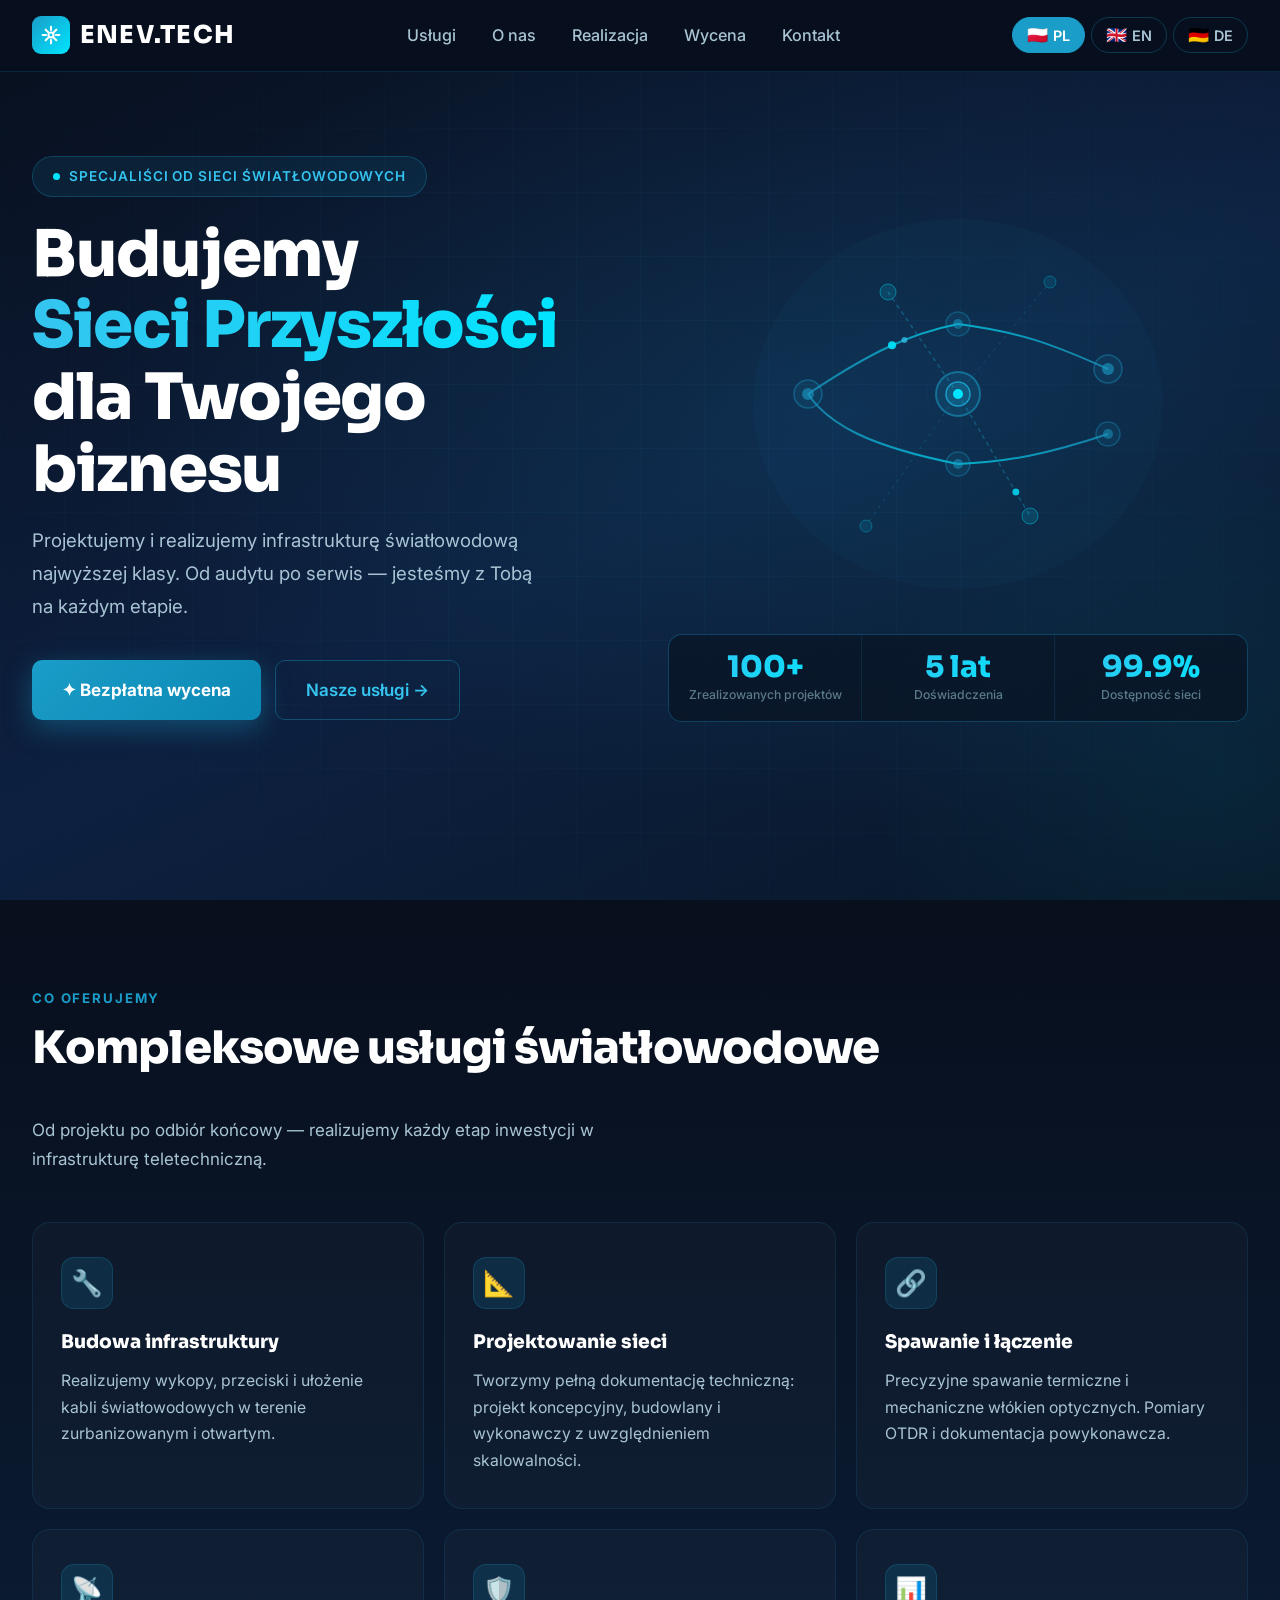
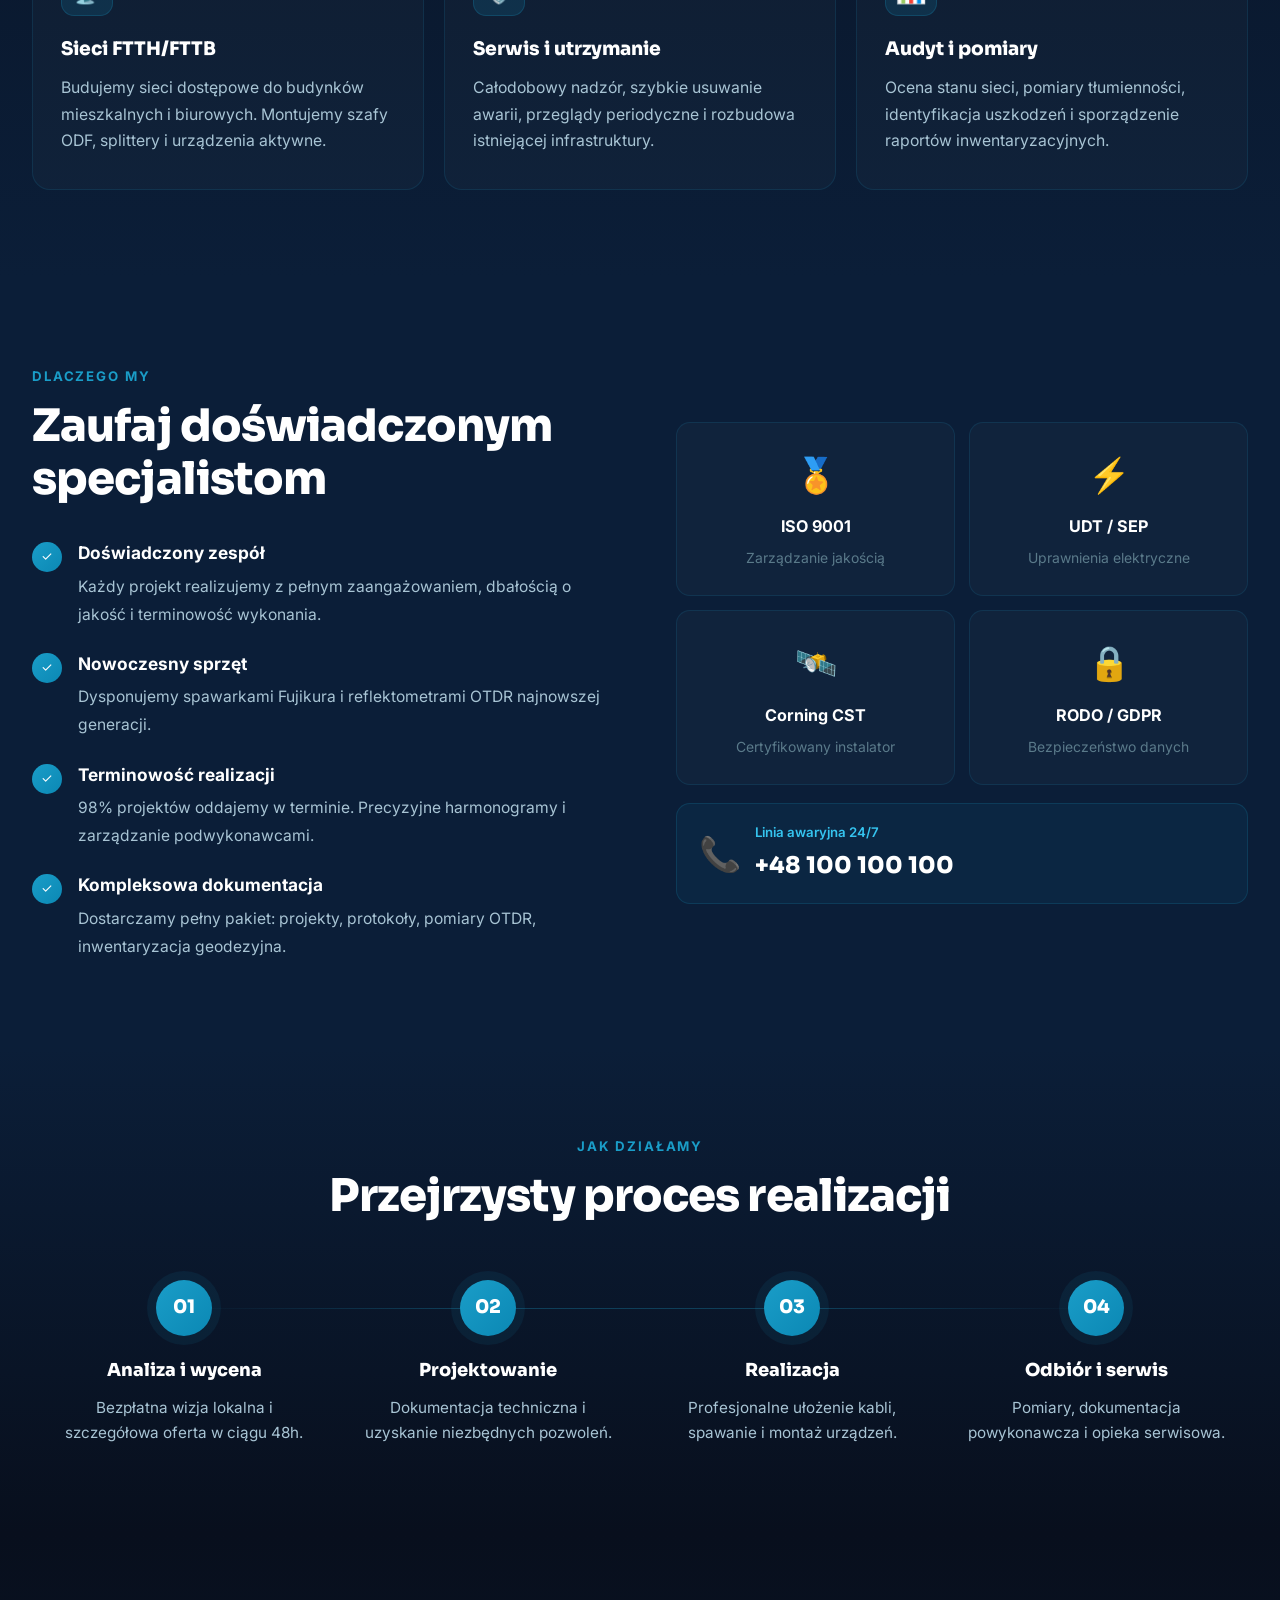
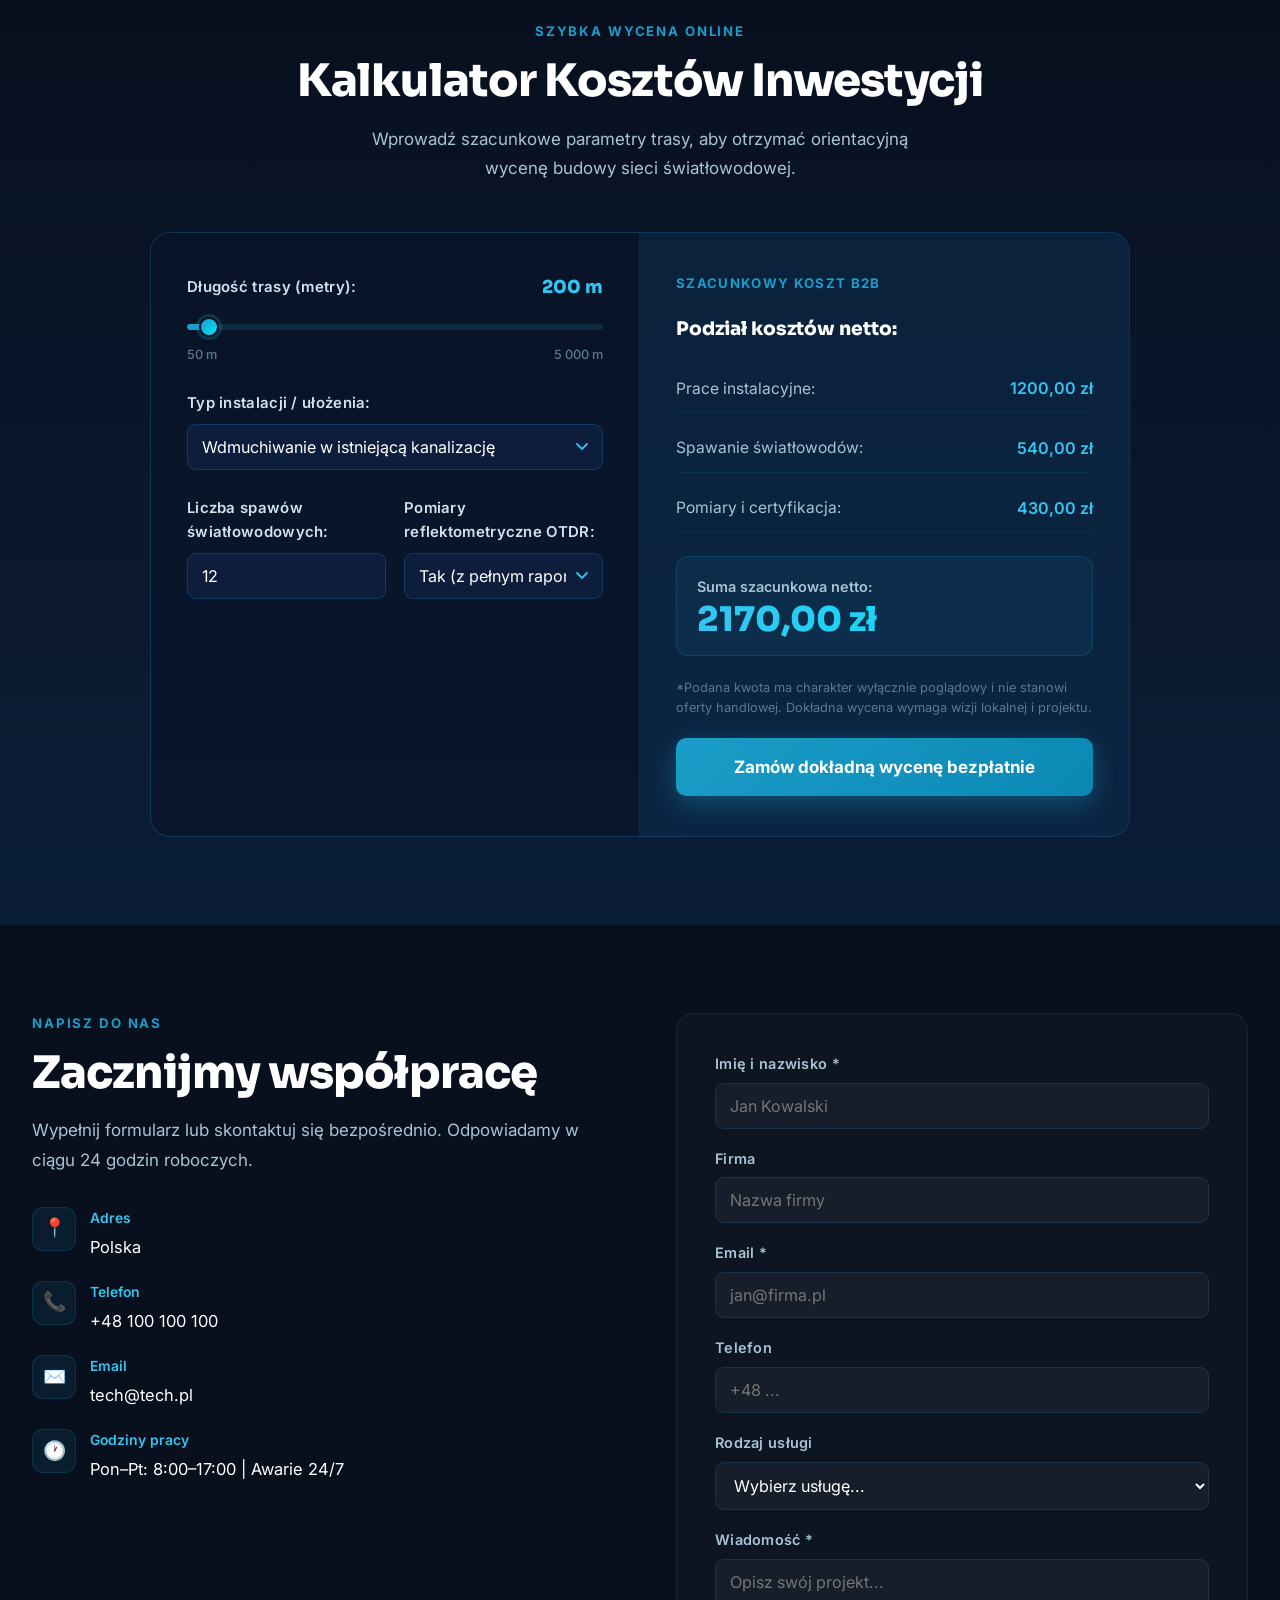
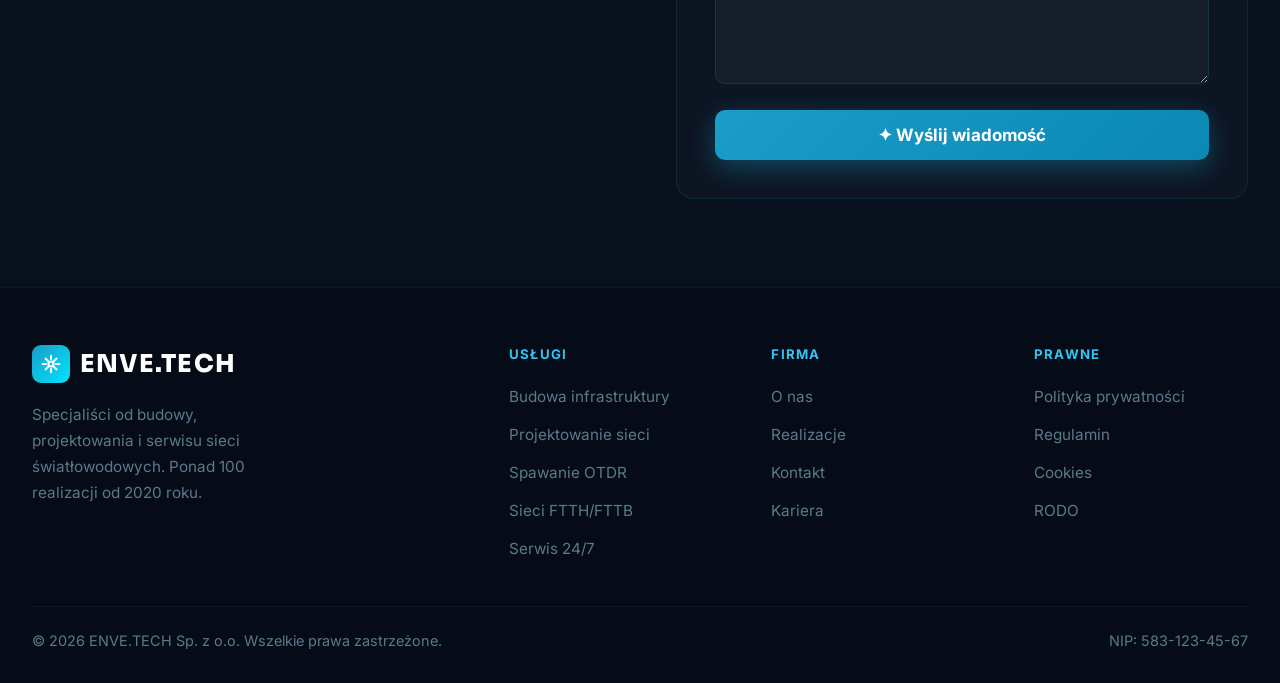
==== commit 32be4605: "update" ====
--- a/index.html
+++ b/index.html
@@ -3,6 +3,10 @@
 	<head>
 		<meta charset="UTF-8" />
 		<meta name="viewport" content="width=device-width, initial-scale=1.0" />
+		<meta
+			name="description"
+			content="Portfolio Łukasza – specjalisty od sieci światłowodowych."
+		/>
 		<title>ENEV.TECH – Budowa Sieci Światłowodowych</title>
 		<link
 			href="https://fonts.googleapis.com/css2?family=Inter:wght@300;400;500;600;700;800;900&family=Sora:wght@700;800;900&display=swap"
--- a/style.css
+++ b/style.css
@@ -27,6 +27,7 @@
 	color: var(--white);
 	overflow-x: hidden;
 	line-height: 1.65;
+	font-display: swap;
 }
 .navbar {
 	position: fixed;
